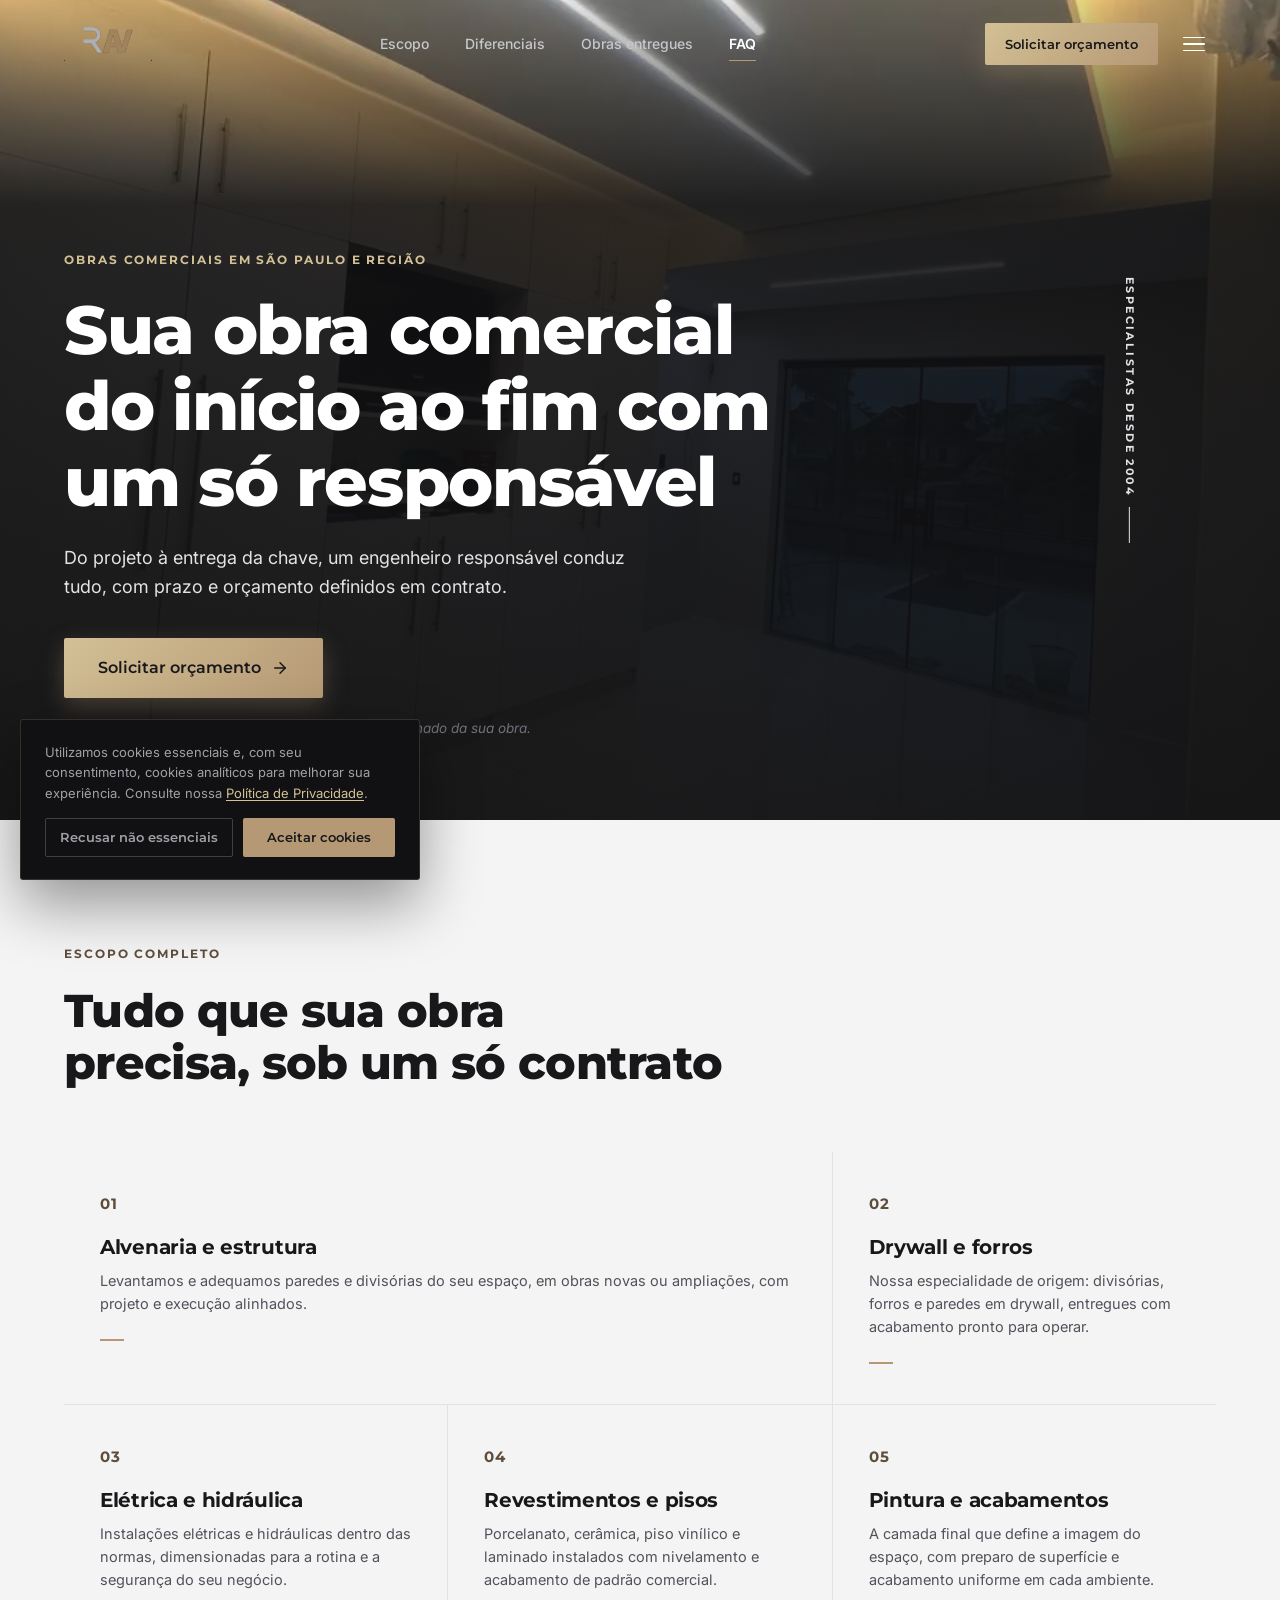
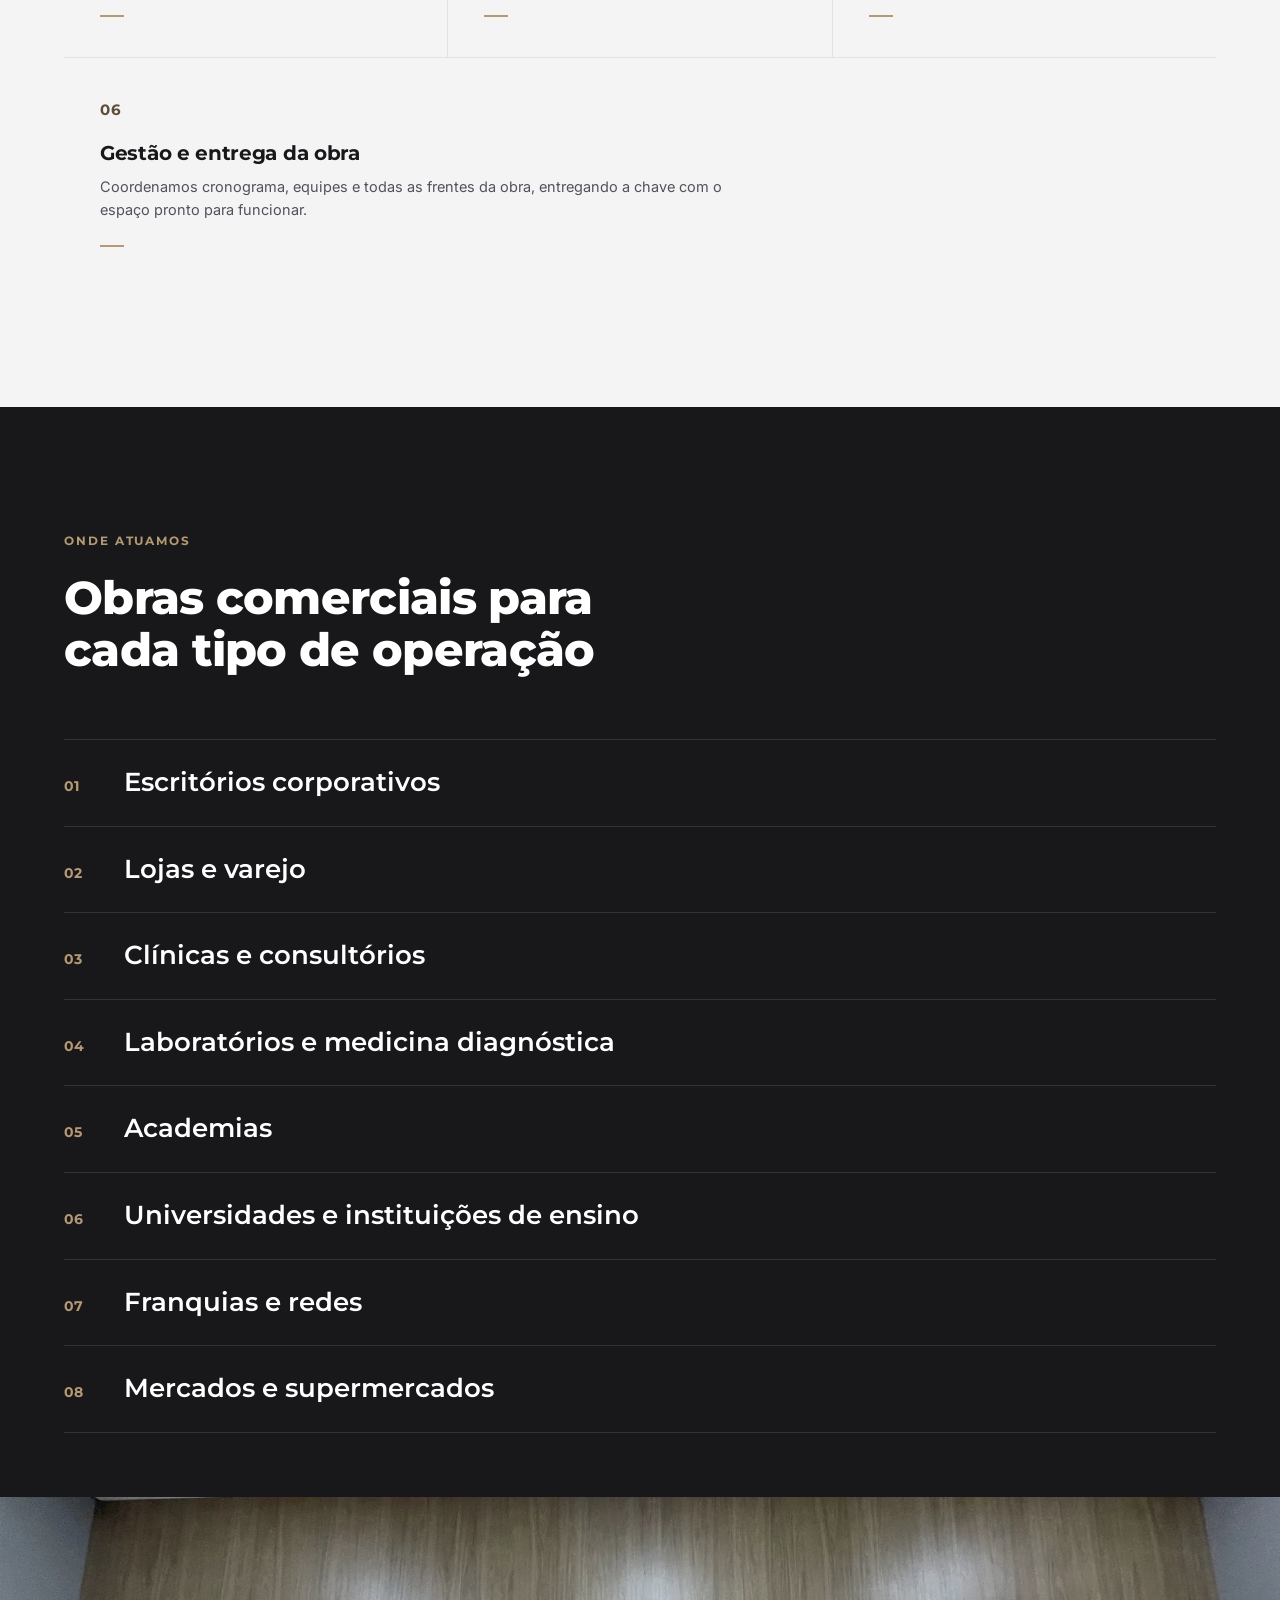
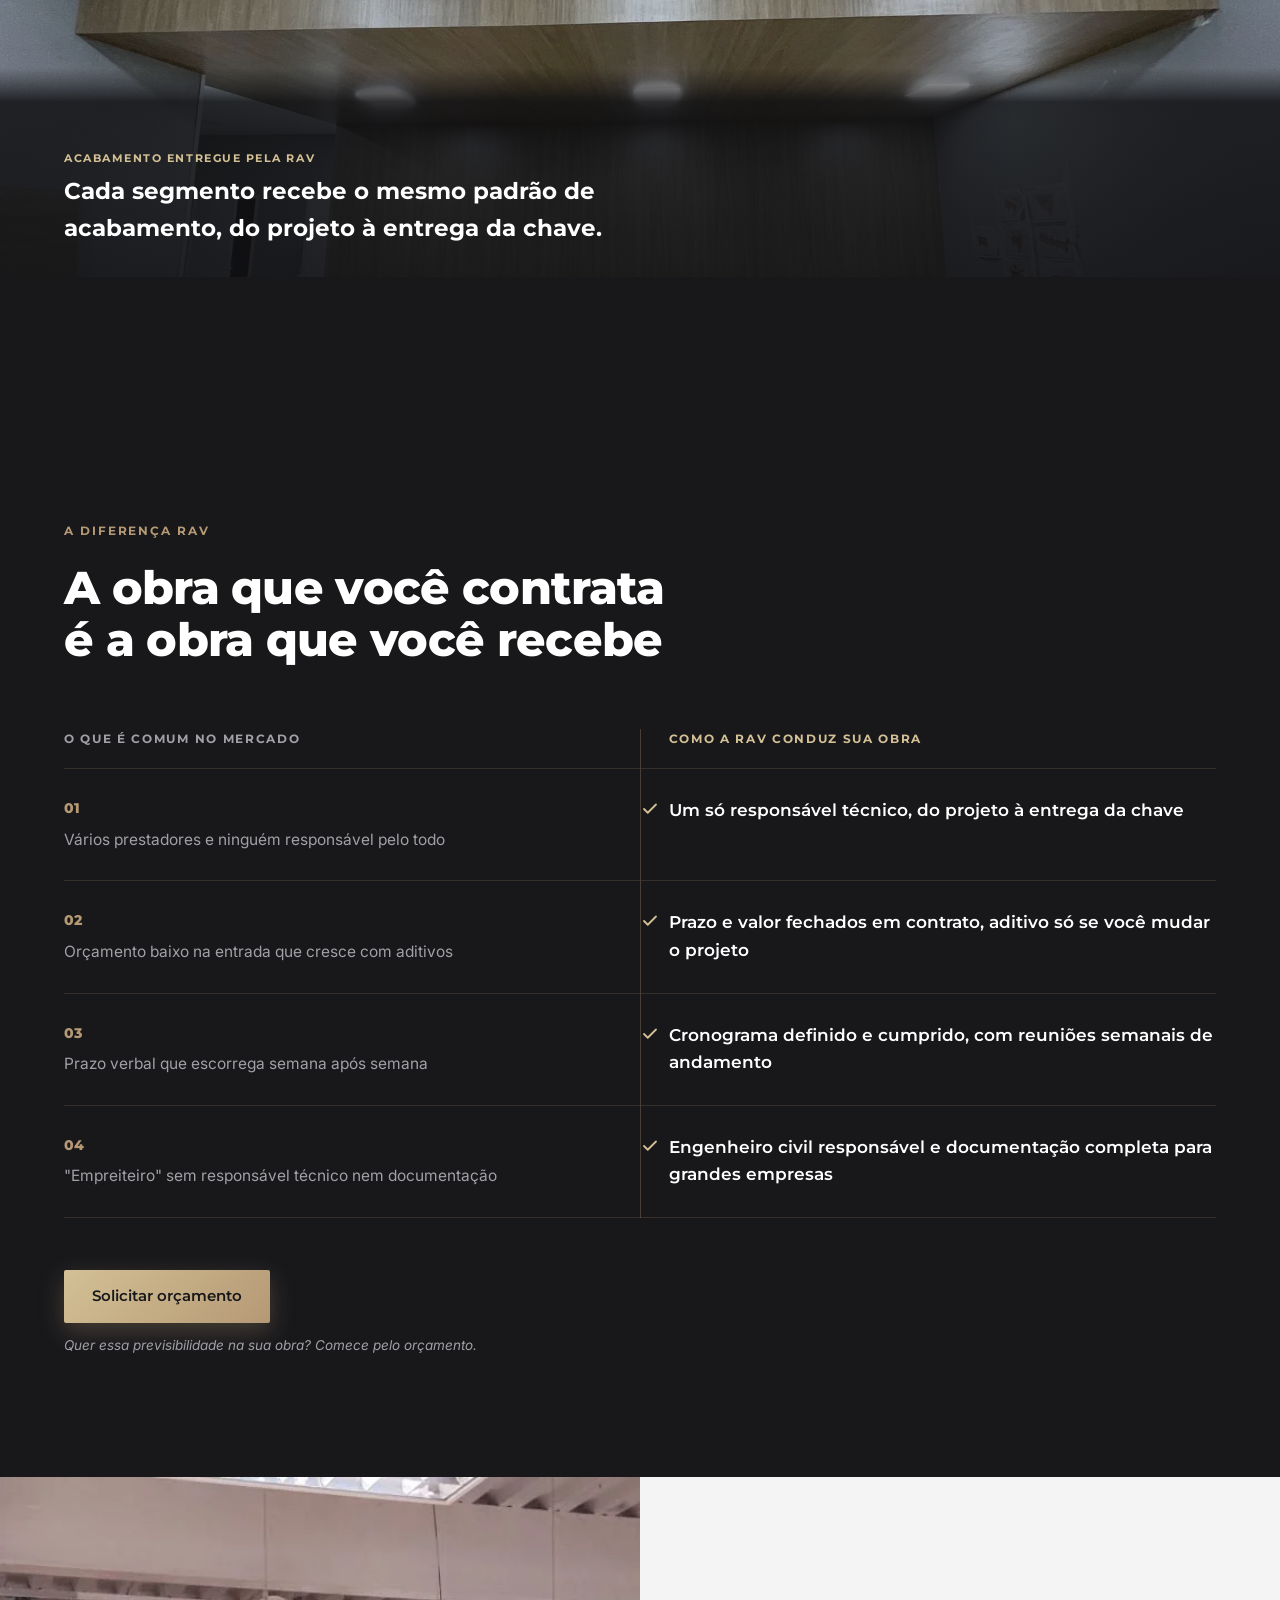
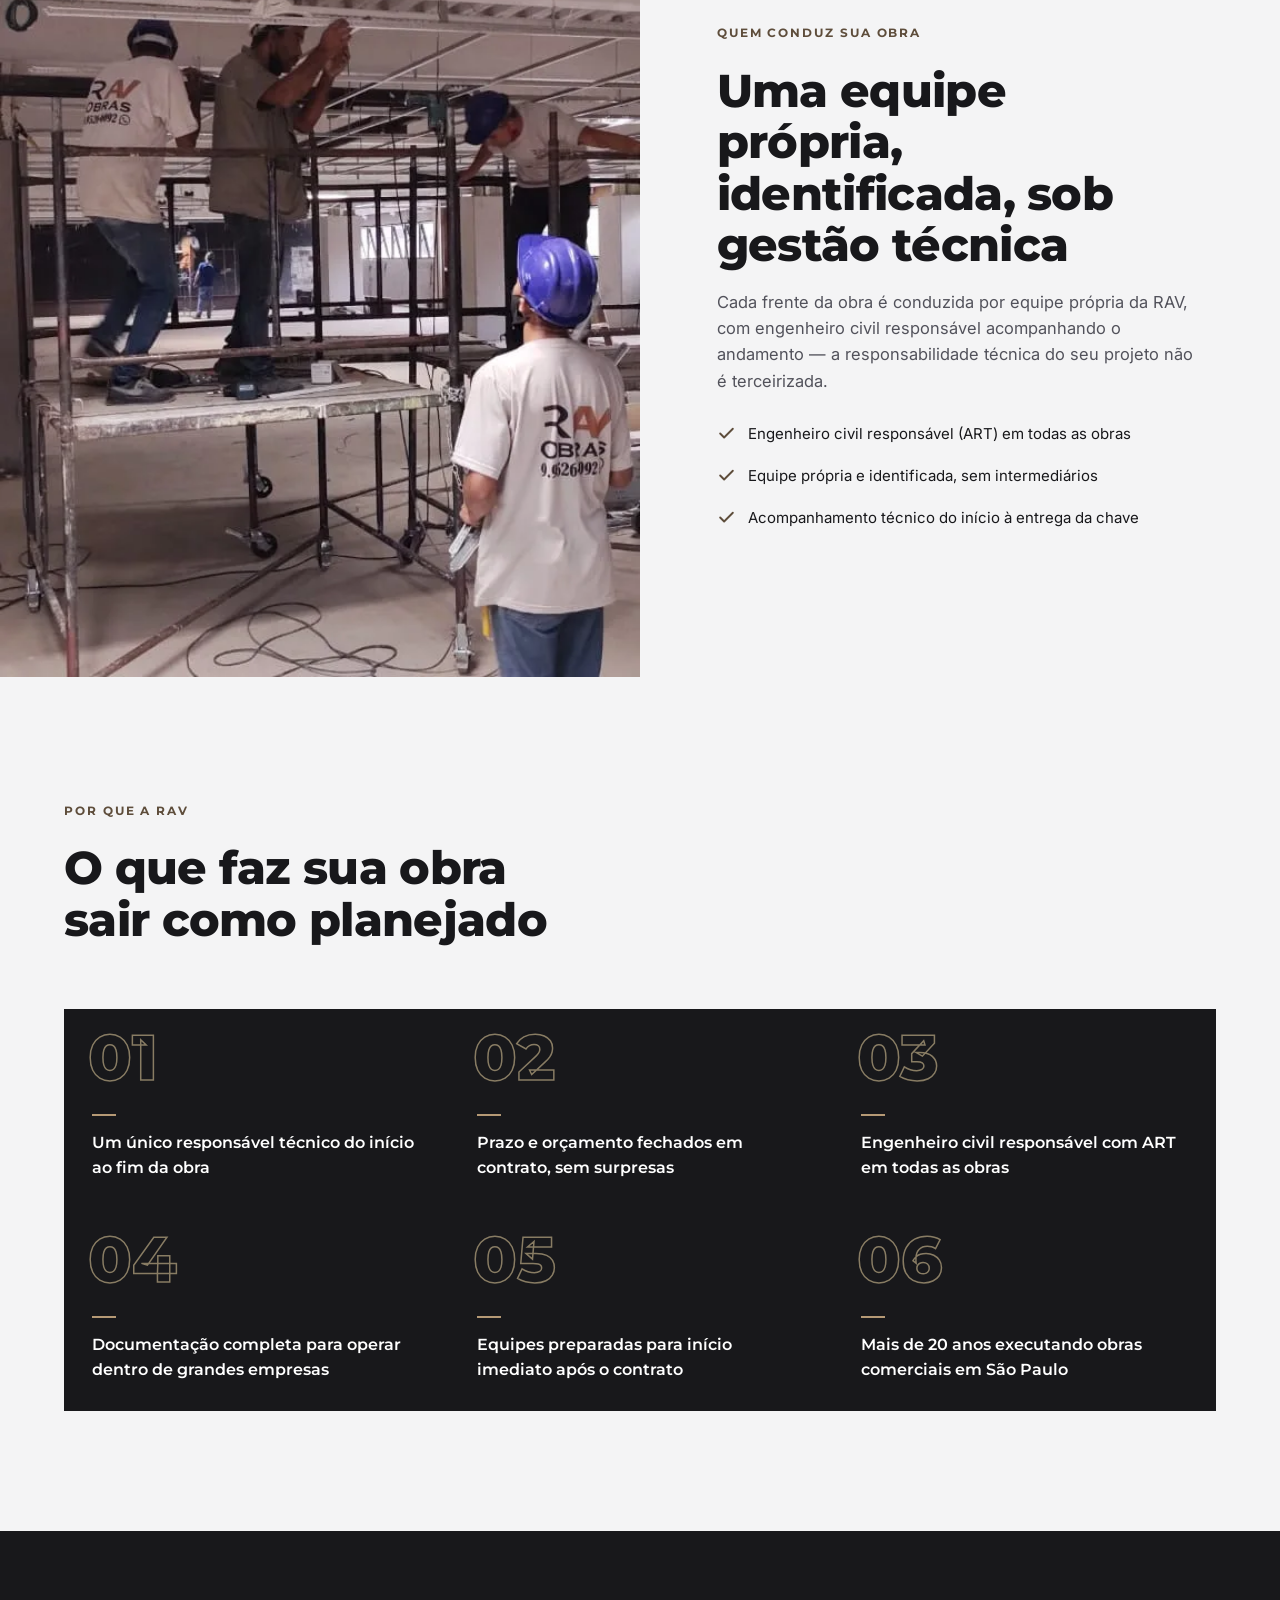
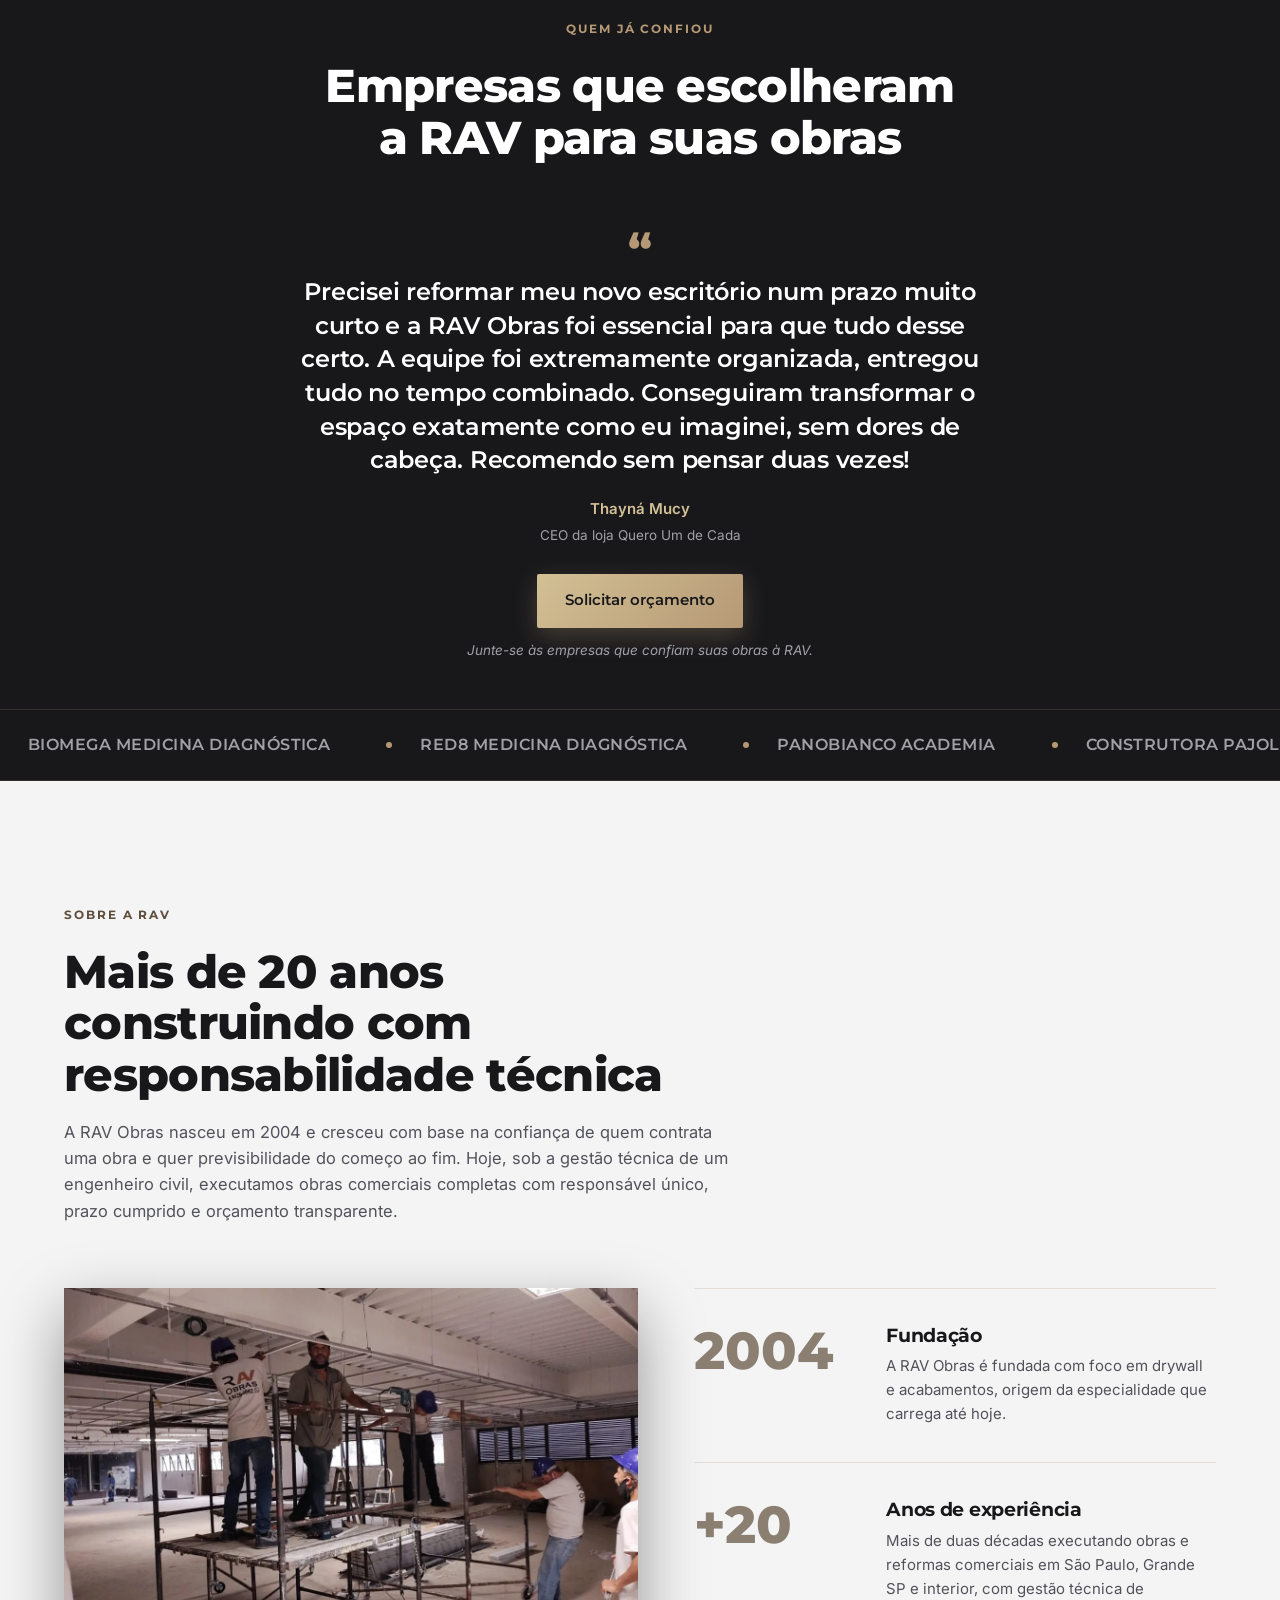
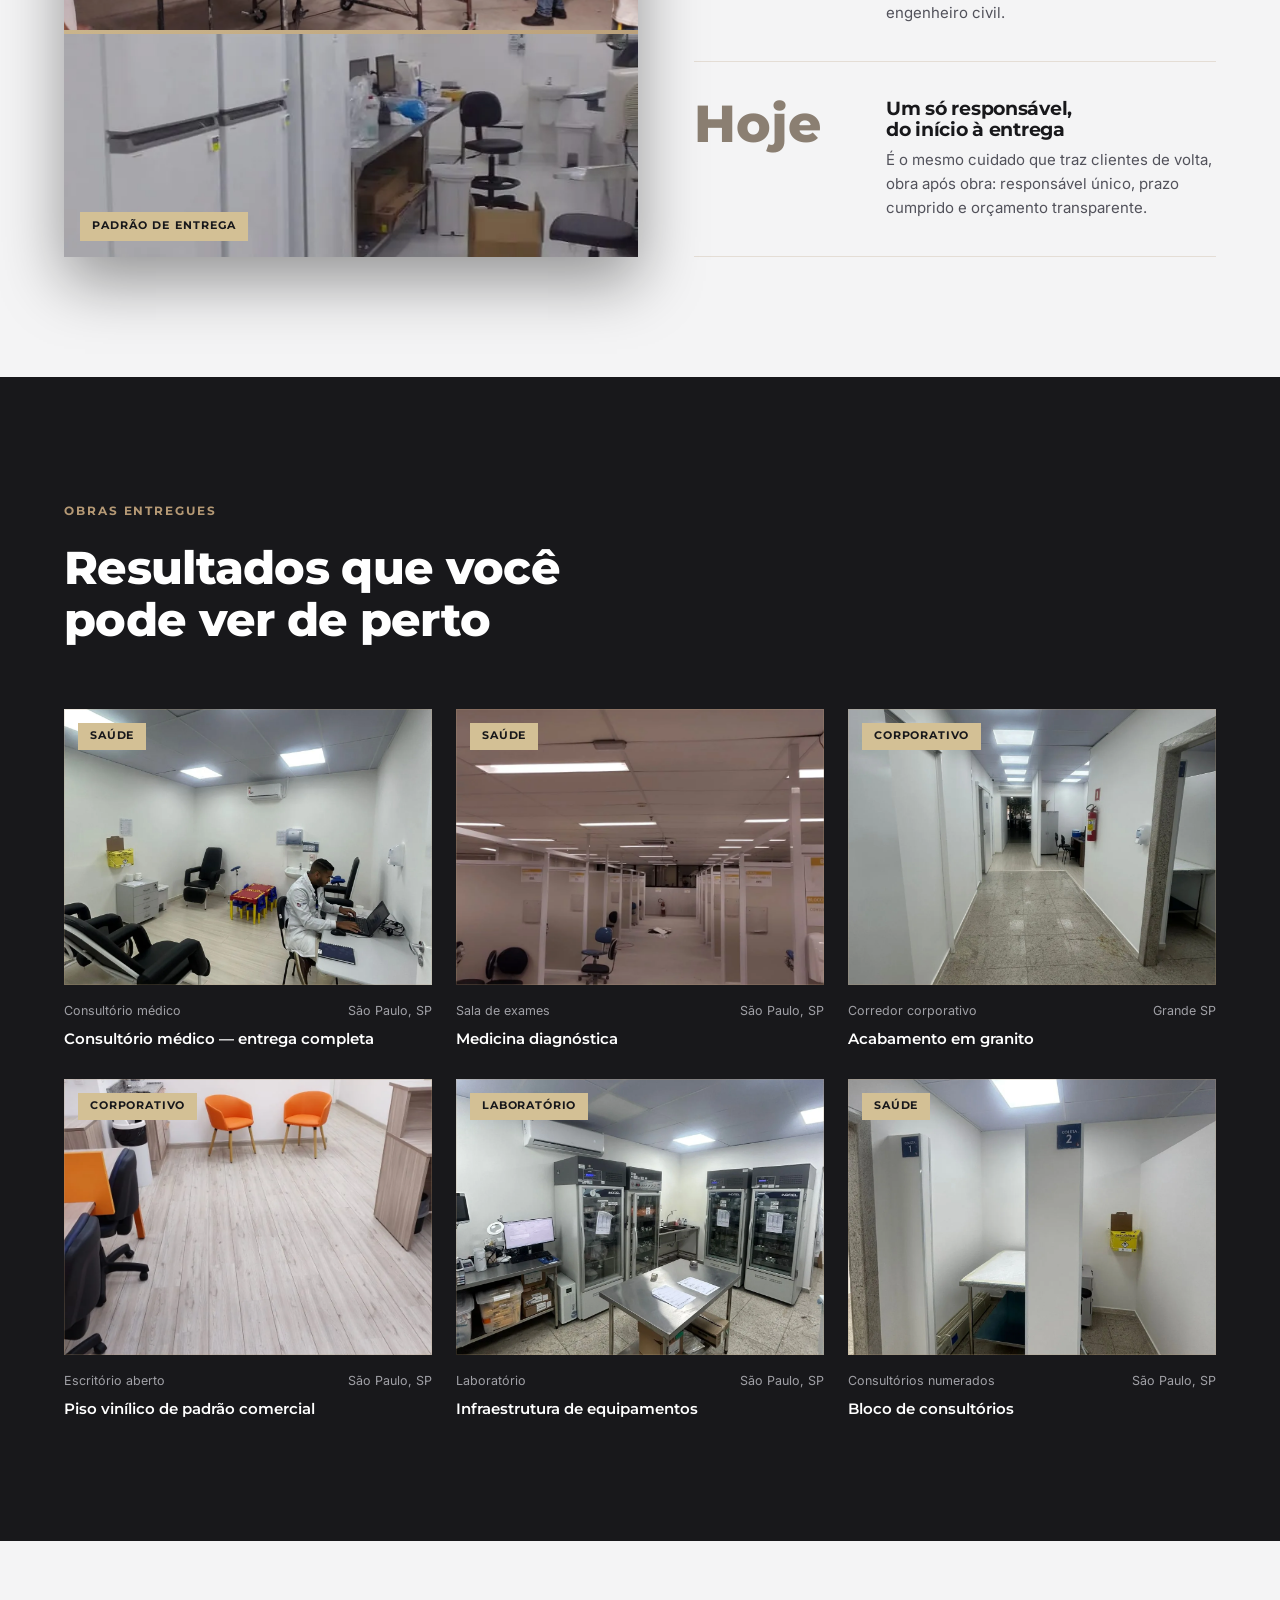
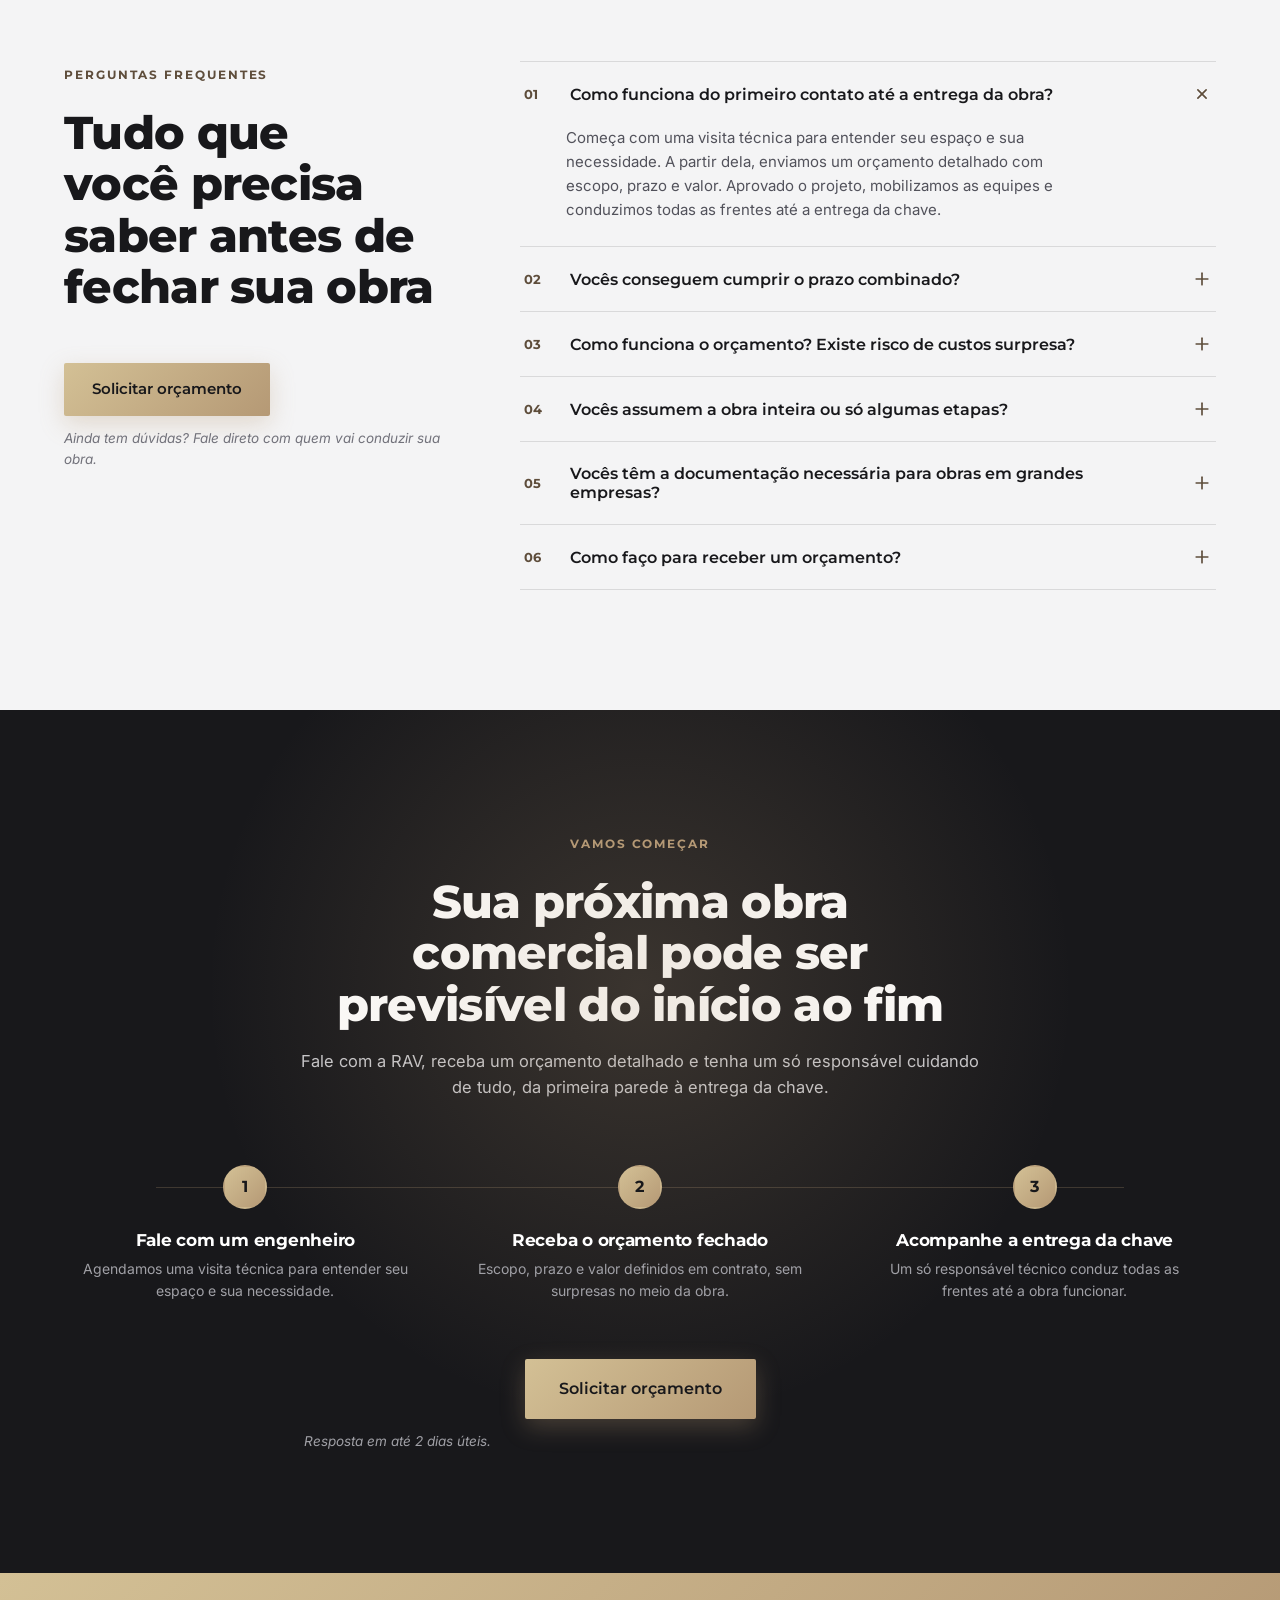
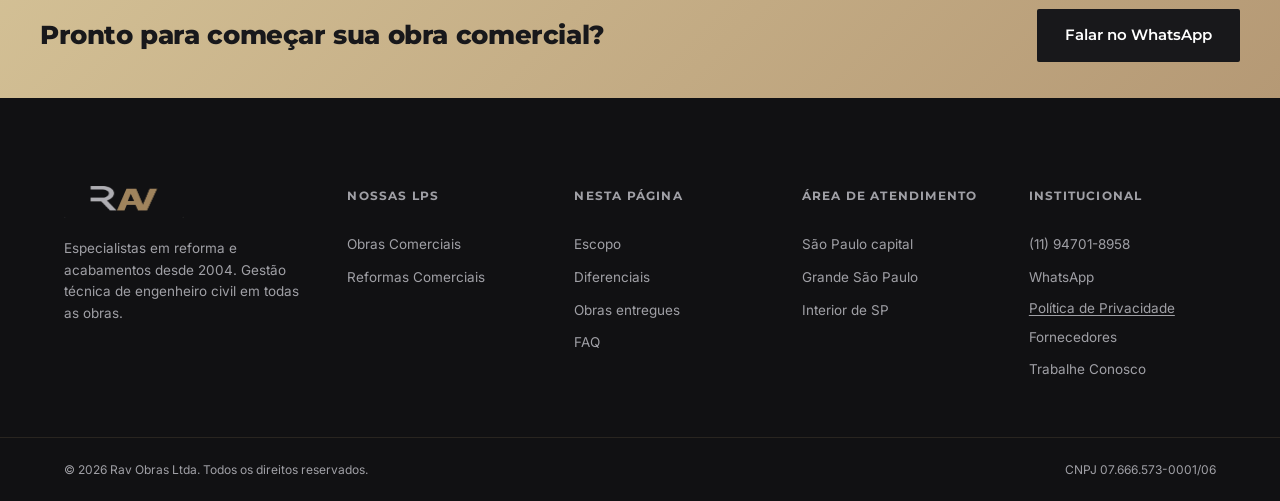
==== deploy-obras/index.html @ 454ad63d "Customiza cores do Merlin popup para paleta RAV - Botão Merlin agora usa gold #B59975 (cor de marca)" ====
<!DOCTYPE html>
<html lang="pt-BR">
<head>
<!-- BuildV: GTM -->
<script>(function(w,d,s,l,i){w[l]=w[l]||[];w[l].push({'gtm.start':
new Date().getTime(),event:'gtm.js'});var f=d.getElementsByTagName(s)[0],
j=d.createElement(s),dl=l!='dataLayer'?'&l='+l:'';j.async=true;j.src=
'https://www.googletagmanager.com/gtm.js?id='+i+dl;f.parentNode.insertBefore(j,f);
})(window,document,'script','dataLayer','GTM-WKWPWCVT');</script>
<!-- /BuildV: GTM -->
<meta charset="UTF-8">
<meta name="viewport" content="width=device-width, initial-scale=1">
<title>Obras Comerciais do Projeto à Entrega da Chave — RAV Obras</title>
<meta name="description" content="Obra comercial completa com um só responsável técnico: engenheiro civil, prazo e orçamento fechados em contrato. Mais de 20 anos em São Paulo, Grande SP e interior. Solicite seu orçamento.">
<link rel="canonical" href="https://www.ravobras.com.br/">
<link rel="icon" href="assets/img/favicon.svg" type="image/svg+xml">
<link rel="preconnect" href="https://fonts.googleapis.com">
<link rel="preconnect" href="https://fonts.gstatic.com" crossorigin>
<link href="https://fonts.googleapis.com/css2?family=Inter:ital,wght@0,400;0,500;0,600;1,400&family=Montserrat:wght@600;700;800&display=swap" rel="stylesheet">
<link rel="stylesheet" href="css/styles.css">
<!-- MERLIN -->
<style>
  /* Merlin customization — RAV color palette */
  .merlin-button {
    background-color: #B59975 !important;
    background: linear-gradient(135deg, #D3C095 0%, #B59975 100%) !important;
    box-shadow: 0 4px 16px rgba(181, 153, 117, 0.35) !important;
  }
  .merlin-button:hover {
    box-shadow: 0 16px 40px rgba(181, 153, 117, 0.4) !important;
  }
  .merlin-button svg {
    fill: #18181B !important;
  }
</style>
<script src='https://scripts.gomerlin.com.br/merlin.js'></script>
<script>
  Merlin.Popup.initFromSource("https://tools.gomerlin.com.br/popup/831d08e1-c89e-414f-bac3-44ee87c6e4cf");

  function waitForElm(selector) {
    return new Promise(function(resolve) {
      if (document.querySelector(selector)) {
        return resolve(document.querySelector(selector));
      }
      var observer = new MutationObserver(function() {
        if (document.querySelector(selector)) {
          resolve(document.querySelector(selector));
          observer.disconnect();
        }
      });
      observer.observe(document.documentElement, { childList: true, subtree: true });
    });
  }

  waitForElm('.merlin-button').then(function() {
    for (var i = 1; i <= 15; i++) {
      var el = document.getElementById('cta-merlin' + i);
      if (el) {
        el.addEventListener('click', function(e) {
          e.preventDefault();
          document.querySelector('.merlin-button').click();
        });
      }
    }
  });
</script>
<!-- /MERLIN -->
</head>
<body>
<!-- BuildV: GTM (noscript) -->
<noscript><iframe src="https://www.googletagmanager.com/ns.html?id=GTM-WKWPWCVT"
height="0" width="0" style="display:none;visibility:hidden"></iframe></noscript>
<!-- /BuildV: GTM (noscript) -->
<a href="#main" class="skip-link" data-skip>Pular para o conteúdo principal</a>

<header class="rv-header" data-header>
  <div class="container rv-header-inner">
    <a href="index.html" class="rv-logo">
      <img src="assets/img/logos/logo-white.png" alt="RAV Obras" width="120" height="46">
    </a>
    <nav class="rv-nav" aria-label="Navegação principal">
      <a href="#escopo">Escopo</a>
      <a href="#diferenca">Diferenciais</a>
      <a href="#portfolio">Obras entregues</a>
      <a href="#faq">FAQ</a>
    </nav>
    <div class="rv-header-actions">
      <a class="btn btn-primary btn-sm" href="https://wa.me/5511947018958?text=Ol%C3%A1%21%20Quero%20um%20or%C3%A7amento%20para%20minha%20obra%20comercial." target="_blank" rel="noopener noreferrer" data-wa-btn="obras">Solicitar orçamento</a>
      <button class="rv-toggle" data-nav-toggle aria-label="Abrir menu" aria-expanded="false" aria-controls="mobile-menu">
        <span></span><span></span><span></span>
      </button>
    </div>
  </div>
</header>

<div class="rv-mobile-menu" data-mobile-menu id="mobile-menu" aria-hidden="true">
  <button class="rv-mobile-menu-close" data-menu-close aria-label="Fechar menu">
    <svg viewBox="0 0 24 24" fill="none" stroke="currentColor" stroke-width="2" stroke-linecap="round" stroke-linejoin="round"><line x1="18" y1="6" x2="6" y2="18"/><line x1="6" y1="6" x2="18" y2="18"/></svg>
  </button>
  <nav aria-label="Navegação mobile">
    <a href="#escopo">Escopo</a>
    <a href="#diferenca">Diferenciais</a>
    <a href="#portfolio">Obras entregues</a>
    <a href="#faq">FAQ</a>
    <a href="../reformas/" class="rv-menu-lp">Ver LP Reformas Comerciais →</a>
  </nav>
  <a class="btn btn-primary btn-block" href="https://wa.me/5511947018958?text=Ol%C3%A1%21%20Quero%20um%20or%C3%A7amento%20para%20minha%20obra%20comercial." target="_blank" rel="noopener noreferrer" data-wa-btn="obras">
    Solicitar orçamento
  </a>
</div>

<main id="main">

  <!-- 1. HERO -->
  <section class="rv-hero" id="hero">
    <div class="rv-hero-media">
      <img src="assets/img/hero-obras.webp" alt="" class="rv-hero-img" width="960" height="1280" fetchpriority="high">
      <div class="rv-hero-overlay"></div>
    </div>
    <span class="rv-hero-edge" aria-hidden="true">Especialistas desde 2004</span>
    <div class="container rv-hero-inner">
      <div class="rv-hero-content" data-reveal>
        <span class="rv-tag">Obras comerciais em São Paulo e região</span>
        <h1>Sua obra comercial do início ao fim com um só responsável</h1>
        <p class="rv-hero-lede">Do projeto à entrega da chave, um engenheiro responsável conduz tudo, com prazo e orçamento definidos em contrato.</p>
        <div class="rv-hero-actions">
          <a class="btn btn-primary btn-lg" href="https://wa.me/5511947018958?text=Ol%C3%A1%21%20Quero%20um%20or%C3%A7amento%20para%20minha%20obra%20comercial." target="_blank" rel="noopener noreferrer" data-wa-btn="obras">
            Solicitar orçamento
            <svg viewBox="0 0 24 24" fill="none" stroke="currentColor" stroke-width="2" stroke-linecap="round" stroke-linejoin="round" aria-hidden="true"><line x1="5" y1="12" x2="19" y2="12"/><polyline points="12 5 19 12 12 19"/></svg>
          </a>
        </div>
        <p class="rv-micro">Fale com um engenheiro e receba um orçamento detalhado da sua obra.</p>
      </div>
    </div>
  </section>

  <!-- 2. ESCOPO DE SERVIÇOS — grid numerado assimétrico, fundo claro (respiro) -->
  <section class="rv-section rv-light" id="escopo">
    <div class="container">
      <div class="rv-head" data-reveal>
        <span class="rv-tag">Escopo completo</span>
        <h2 class="rv-h2">Tudo que sua obra precisa,&nbsp;sob um só contrato</h2>
      </div>
      <div class="rv-num-grid">
        <article class="rv-num-item rv-num-item--wide" data-reveal>
          <span class="rv-num">01</span>
          <h3>Alvenaria e estrutura</h3>
          <p>Levantamos e adequamos paredes e divisórias do seu espaço, em obras novas ou ampliações, com projeto e execução alinhados.</p>
        </article>
        <article class="rv-num-item" data-reveal>
          <span class="rv-num">02</span>
          <h3>Drywall e forros</h3>
          <p>Nossa especialidade de origem: divisórias, forros e paredes em drywall, entregues com acabamento pronto para operar.</p>
        </article>
        <article class="rv-num-item" data-reveal>
          <span class="rv-num">03</span>
          <h3>Elétrica e hidráulica</h3>
          <p>Instalações elétricas e hidráulicas dentro das normas, dimensionadas para a rotina e a segurança do seu negócio.</p>
        </article>
        <article class="rv-num-item" data-reveal>
          <span class="rv-num">04</span>
          <h3>Revestimentos e pisos</h3>
          <p>Porcelanato, cerâmica, piso vinílico e laminado instalados com nivelamento e acabamento de padrão comercial.</p>
        </article>
        <article class="rv-num-item" data-reveal>
          <span class="rv-num">05</span>
          <h3>Pintura e acabamentos</h3>
          <p>A camada final que define a imagem do espaço, com preparo de superfície e acabamento uniforme em cada ambiente.</p>
        </article>
        <article class="rv-num-item" data-reveal>
          <span class="rv-num">06</span>
          <h3>Gestão e entrega da obra</h3>
          <p>Coordenamos cronograma, equipes e todas as frentes da obra, entregando a chave com o espaço pronto para funcionar.</p>
        </article>
      </div>
    </div>
  </section>

  <!-- 3. ONDE ATUAMOS — índice editorial, fundo escuro -->
  <section class="rv-section rv-dark" id="onde-atuamos">
    <div class="container">
      <div class="rv-head" data-reveal>
        <span class="rv-tag">Onde atuamos</span>
        <h2 class="rv-h2">Obras comerciais para cada tipo de operação</h2>
      </div>
      <div class="rv-index-list" aria-label="Segmentos atendidos pela RAV Obras">
        <div class="rv-index-item" data-reveal><span class="rv-index-item-num">01</span><span class="rv-index-item-label">Escritórios corporativos</span></div>
        <div class="rv-index-item" data-reveal><span class="rv-index-item-num">02</span><span class="rv-index-item-label">Lojas e varejo</span></div>
        <div class="rv-index-item" data-reveal><span class="rv-index-item-num">03</span><span class="rv-index-item-label">Clínicas e consultórios</span></div>
        <div class="rv-index-item" data-reveal><span class="rv-index-item-num">04</span><span class="rv-index-item-label">Laboratórios e medicina diagnóstica</span></div>
        <div class="rv-index-item" data-reveal><span class="rv-index-item-num">05</span><span class="rv-index-item-label">Academias</span></div>
        <div class="rv-index-item" data-reveal><span class="rv-index-item-num">06</span><span class="rv-index-item-label">Universidades e instituições de ensino</span></div>
        <div class="rv-index-item" data-reveal><span class="rv-index-item-num">07</span><span class="rv-index-item-label">Franquias e redes</span></div>
        <div class="rv-index-item" data-reveal><span class="rv-index-item-num">08</span><span class="rv-index-item-label">Mercados e supermercados</span></div>
      </div>
    </div>
    <figure class="rv-band" data-reveal>
      <img src="assets/img/secoes/obras-band.webp" alt="Parede de marcenaria com iluminação embutida, exemplo de acabamento entregue pela RAV em ambiente comercial" loading="lazy" width="1920" height="834">
      <figcaption class="rv-band-caption">
        <div class="container">
          <span>Acabamento entregue pela RAV</span>
          <p>Cada segmento recebe o mesmo padrão de acabamento, do projeto à entrega da chave.</p>
        </div>
      </figcaption>
    </figure>
  </section>

  <!-- 4. A DIFERENÇA RAV — contraste editorial, fundo escuro -->
  <section class="rv-section rv-dark" id="diferenca">
    <div class="container">
      <div class="rv-head" data-reveal>
        <span class="rv-tag">A diferença RAV</span>
        <h2 class="rv-h2">A obra que você contrata é a obra que você recebe</h2>
      </div>
      <table class="rv-contrast" role="table" data-reveal>
        <thead>
          <tr role="row" class="rv-contrast-headrow">
            <th role="columnheader" scope="col">O que é comum no mercado</th>
            <th role="columnheader" scope="col">Como a RAV conduz sua obra</th>
          </tr>
        </thead>
        <tbody>
          <tr role="row" class="rv-contrast-row">
            <td role="cell" class="rv-contrast-old"><span class="rv-contrast-num" aria-hidden="true">01</span>Vários prestadores e ninguém responsável pelo todo</td>
            <td role="cell" class="rv-contrast-new"><div class="rv-contrast-new-inner"><svg viewBox="0 0 24 24" fill="none" stroke="currentColor" stroke-width="2.4" stroke-linecap="round" stroke-linejoin="round" aria-hidden="true"><polyline points="20 6 9 17 4 12"/></svg><span>Um só responsável técnico, do projeto à entrega da chave</span></div></td>
          </tr>
          <tr role="row" class="rv-contrast-row">
            <td role="cell" class="rv-contrast-old"><span class="rv-contrast-num" aria-hidden="true">02</span>Orçamento baixo na entrada que cresce com aditivos</td>
            <td role="cell" class="rv-contrast-new"><div class="rv-contrast-new-inner"><svg viewBox="0 0 24 24" fill="none" stroke="currentColor" stroke-width="2.4" stroke-linecap="round" stroke-linejoin="round" aria-hidden="true"><polyline points="20 6 9 17 4 12"/></svg><span>Prazo e valor fechados em contrato, aditivo só se você mudar o projeto</span></div></td>
          </tr>
          <tr role="row" class="rv-contrast-row">
            <td role="cell" class="rv-contrast-old"><span class="rv-contrast-num" aria-hidden="true">03</span>Prazo verbal que escorrega semana após semana</td>
            <td role="cell" class="rv-contrast-new"><div class="rv-contrast-new-inner"><svg viewBox="0 0 24 24" fill="none" stroke="currentColor" stroke-width="2.4" stroke-linecap="round" stroke-linejoin="round" aria-hidden="true"><polyline points="20 6 9 17 4 12"/></svg><span>Cronograma definido e cumprido, com reuniões semanais de andamento</span></div></td>
          </tr>
          <tr role="row" class="rv-contrast-row">
            <td role="cell" class="rv-contrast-old"><span class="rv-contrast-num" aria-hidden="true">04</span>"Empreiteiro" sem responsável técnico nem documentação</td>
            <td role="cell" class="rv-contrast-new"><div class="rv-contrast-new-inner"><svg viewBox="0 0 24 24" fill="none" stroke="currentColor" stroke-width="2.4" stroke-linecap="round" stroke-linejoin="round" aria-hidden="true"><polyline points="20 6 9 17 4 12"/></svg><span>Engenheiro civil responsável e documentação completa para grandes empresas</span></div></td>
          </tr>
        </tbody>
      </table>
      <div class="rv-cta-row" data-reveal>
        <a class="btn btn-primary" href="https://wa.me/5511947018958?text=Ol%C3%A1%21%20Quero%20um%20or%C3%A7amento%20para%20minha%20obra%20comercial." target="_blank" rel="noopener noreferrer" data-wa-btn="obras">Solicitar orçamento</a>
        <p class="rv-micro">Quer essa previsibilidade na sua obra? Comece pelo orçamento.</p>
      </div>
    </div>
  </section>

  <!-- 4.5 QUEM CONDUZ SUA OBRA — split imagem+texto, fundo claro -->
  <section class="rv-split rv-light" id="responsavel" aria-labelledby="responsavel-h">
    <div class="rv-split-grid">
      <div class="rv-split-media" data-reveal>
        <img src="assets/img/secoes/obras-split.webp" alt="Equipe própria da RAV Obras, com camisas identificadas, executando estrutura em obra comercial" loading="lazy" width="576" height="720">
      </div>
      <div class="rv-split-text" data-reveal>
        <span class="rv-tag">Quem conduz sua obra</span>
        <h2 class="rv-h2" id="responsavel-h">Uma equipe própria, identificada, sob gestão técnica</h2>
        <p class="rv-lede">Cada frente da obra é conduzida por equipe própria da RAV, com engenheiro civil responsável acompanhando o andamento — a responsabilidade técnica do seu projeto não é terceirizada.</p>
        <ul class="rv-split-list">
          <li><svg viewBox="0 0 24 24" fill="none" stroke="currentColor" stroke-width="2.4" stroke-linecap="round" stroke-linejoin="round" aria-hidden="true"><polyline points="20 6 9 17 4 12"/></svg><span>Engenheiro civil responsável (ART) em todas as obras</span></li>
          <li><svg viewBox="0 0 24 24" fill="none" stroke="currentColor" stroke-width="2.4" stroke-linecap="round" stroke-linejoin="round" aria-hidden="true"><polyline points="20 6 9 17 4 12"/></svg><span>Equipe própria e identificada, sem intermediários</span></li>
          <li><svg viewBox="0 0 24 24" fill="none" stroke="currentColor" stroke-width="2.4" stroke-linecap="round" stroke-linejoin="round" aria-hidden="true"><polyline points="20 6 9 17 4 12"/></svg><span>Acompanhamento técnico do início à entrega da chave</span></li>
        </ul>
      </div>
    </div>
  </section>

  <!-- 5. POR QUE A RAV — grid numerado com números vazados (stroke), fundo claro -->
  <section class="rv-section rv-light" id="por-que">
    <div class="container">
      <div class="rv-head" data-reveal>
        <span class="rv-tag">Por que a RAV</span>
        <h2 class="rv-h2">O que faz sua obra sair como planejado</h2>
      </div>
      <div class="rv-stroke-grid" style="background:var(--color-dark)">
        <div class="rv-stroke-item" data-reveal>
          <span class="rv-stroke-num" aria-hidden="true">01</span>
          <p>Um único responsável técnico do início ao fim da obra</p>
        </div>
        <div class="rv-stroke-item" data-reveal>
          <span class="rv-stroke-num" aria-hidden="true">02</span>
          <p>Prazo e orçamento fechados em contrato, sem surpresas</p>
        </div>
        <div class="rv-stroke-item" data-reveal>
          <span class="rv-stroke-num" aria-hidden="true">03</span>
          <p>Engenheiro civil responsável com ART em todas as obras</p>
        </div>
        <div class="rv-stroke-item" data-reveal>
          <span class="rv-stroke-num" aria-hidden="true">04</span>
          <p>Documentação completa para operar dentro de grandes empresas</p>
        </div>
        <div class="rv-stroke-item" data-reveal>
          <span class="rv-stroke-num" aria-hidden="true">05</span>
          <p>Equipes preparadas para início imediato após o contrato</p>
        </div>
        <div class="rv-stroke-item" data-reveal>
          <span class="rv-stroke-num" aria-hidden="true">06</span>
          <p>Mais de 20 anos executando obras comerciais em São Paulo</p>
        </div>
      </div>
    </div>
  </section>

  <!-- 6. QUEM JÁ CONFIOU — marquee de clientes + citação full-bleed, fundo escuro -->
  <section class="rv-section rv-dark" id="confianca" style="padding-bottom:0">
    <div class="container">
      <div class="rv-head rv-center" data-reveal>
        <span class="rv-tag">Quem já confiou</span>
        <h2 class="rv-h2">Empresas que escolheram a RAV para suas obras</h2>
      </div>
      <blockquote class="rv-quote" data-reveal>
        <span class="rv-quote-mark" aria-hidden="true">&ldquo;</span>
        <p>Precisei reformar meu novo escritório num prazo muito curto e a RAV Obras foi essencial para que tudo desse certo. A equipe foi extremamente organizada, entregou tudo no tempo combinado. Conseguiram transformar o espaço exatamente como eu imaginei, sem dores de cabeça. Recomendo sem pensar duas vezes!</p>
        <footer>
          <cite>Thayná Mucy</cite>
          <span>CEO da loja Quero Um de Cada</span>
        </footer>
      </blockquote>
      <div class="rv-cta-row rv-center" data-reveal style="margin-top:28px">
        <a class="btn btn-primary" href="https://wa.me/5511947018958?text=Ol%C3%A1%21%20Quero%20um%20or%C3%A7amento%20para%20minha%20obra%20comercial." target="_blank" rel="noopener noreferrer" data-wa-btn="obras">Solicitar orçamento</a>
        <p class="rv-micro">Junte-se às empresas que confiam suas obras à RAV.</p>
      </div>
    </div>
    <div class="rv-marquee-wrap" style="margin-top:48px" aria-label="Empresas atendidas pela RAV Obras">
      <div class="rv-marquee">
        <span class="rv-marquee-item"><span>Biomega Medicina Diagnóstica</span><svg viewBox="0 0 6 6" fill="currentColor" aria-hidden="true"><circle cx="3" cy="3" r="3"/></svg></span>
        <span class="rv-marquee-item"><span>Red8 Medicina Diagnóstica</span><svg viewBox="0 0 6 6" fill="currentColor" aria-hidden="true"><circle cx="3" cy="3" r="3"/></svg></span>
        <span class="rv-marquee-item"><span>Panobianco Academia</span><svg viewBox="0 0 6 6" fill="currentColor" aria-hidden="true"><circle cx="3" cy="3" r="3"/></svg></span>
        <span class="rv-marquee-item"><span>Construtora Pajoli</span><svg viewBox="0 0 6 6" fill="currentColor" aria-hidden="true"><circle cx="3" cy="3" r="3"/></svg></span>
        <span class="rv-marquee-item"><span>Europa Purificadores de Água</span><svg viewBox="0 0 6 6" fill="currentColor" aria-hidden="true"><circle cx="3" cy="3" r="3"/></svg></span>
        <span class="rv-marquee-item"><span>Uninove</span><svg viewBox="0 0 6 6" fill="currentColor" aria-hidden="true"><circle cx="3" cy="3" r="3"/></svg></span>
        <span class="rv-marquee-item"><span>Quero Um de Cada</span><svg viewBox="0 0 6 6" fill="currentColor" aria-hidden="true"><circle cx="3" cy="3" r="3"/></svg></span>
        <!-- cópia duplicada para o loop contínuo (aria-hidden — mesma lista, sem conteúdo novo) -->
        <span class="rv-marquee-item" aria-hidden="true"><span>Biomega Medicina Diagnóstica</span><svg viewBox="0 0 6 6" fill="currentColor"><circle cx="3" cy="3" r="3"/></svg></span>
        <span class="rv-marquee-item" aria-hidden="true"><span>Red8 Medicina Diagnóstica</span><svg viewBox="0 0 6 6" fill="currentColor"><circle cx="3" cy="3" r="3"/></svg></span>
        <span class="rv-marquee-item" aria-hidden="true"><span>Panobianco Academia</span><svg viewBox="0 0 6 6" fill="currentColor"><circle cx="3" cy="3" r="3"/></svg></span>
        <span class="rv-marquee-item" aria-hidden="true"><span>Construtora Pajoli</span><svg viewBox="0 0 6 6" fill="currentColor"><circle cx="3" cy="3" r="3"/></svg></span>
        <span class="rv-marquee-item" aria-hidden="true"><span>Europa Purificadores de Água</span><svg viewBox="0 0 6 6" fill="currentColor"><circle cx="3" cy="3" r="3"/></svg></span>
        <span class="rv-marquee-item" aria-hidden="true"><span>Uninove</span><svg viewBox="0 0 6 6" fill="currentColor"><circle cx="3" cy="3" r="3"/></svg></span>
        <span class="rv-marquee-item" aria-hidden="true"><span>Quero Um de Cada</span><svg viewBox="0 0 6 6" fill="currentColor"><circle cx="3" cy="3" r="3"/></svg></span>
      </div>
    </div>
  </section>

  <!-- 7. SOBRE A RAV — timeline vertical, ano como coluna própria, fundo claro -->
  <section class="rv-section rv-light" id="sobre">
    <div class="container">
      <div class="rv-head" data-reveal>
        <span class="rv-tag">Sobre a RAV</span>
        <h2 class="rv-h2">Mais de 20 anos construindo com responsabilidade técnica</h2>
        <p class="rv-lede">A RAV Obras nasceu em 2004 e cresceu com base na confiança de quem contrata uma obra e quer previsibilidade do começo ao fim. Hoje, sob a gestão técnica de um engenheiro civil, executamos obras comerciais completas com responsável único, prazo cumprido e orçamento transparente.</p>
      </div>
      <div class="rv-about-grid">
        <div class="rv-diptych" data-reveal>
          <div class="rv-diptych-a">
            <img src="assets/img/sobre-equipe.webp" alt="Equipe RAV Obras em andaime durante execução de obra comercial" loading="lazy" width="1280" height="720">
          </div>
          <div class="rv-diptych-b">
            <img src="assets/img/portfolio/obras-06.webp" alt="Copa e área de utilidades finalizada em obra comercial da RAV" loading="lazy" width="720" height="1280">
            <span class="rv-diptych-tag">Padrão de entrega</span>
          </div>
        </div>
        <div class="rv-timeline">
          <div class="rv-timeline-row" data-reveal>
            <span class="rv-timeline-year" aria-hidden="true">2004</span>
            <div class="rv-timeline-body">
              <h3>Fundação</h3>
              <p>A RAV Obras é fundada com foco em drywall e acabamentos, origem da especialidade que carrega até hoje.</p>
            </div>
          </div>
          <div class="rv-timeline-row" data-reveal>
            <span class="rv-timeline-year" aria-hidden="true">+20</span>
            <div class="rv-timeline-body">
              <h3>Anos de experiência</h3>
              <p>Mais de duas décadas executando obras e reformas comerciais em São Paulo, Grande SP e interior, com gestão técnica de engenheiro civil.</p>
            </div>
          </div>
          <div class="rv-timeline-row" data-reveal>
            <span class="rv-timeline-year" aria-hidden="true">Hoje</span>
            <div class="rv-timeline-body">
              <h3>Um só responsável, do início à entrega</h3>
              <p>É o mesmo cuidado que traz clientes de volta, obra após obra: responsável único, prazo cumprido e orçamento transparente.</p>
            </div>
          </div>
        </div>
      </div>
    </div>
  </section>

  <!-- 8. OBRAS ENTREGUES — grid de casos, legenda editorial abaixo, fundo escuro -->
  <section class="rv-section rv-dark" id="portfolio">
    <div class="container">
      <div class="rv-head" data-reveal>
        <span class="rv-tag">Obras entregues</span>
        <h2 class="rv-h2">Resultados que você pode ver de perto</h2>
      </div>
      <div class="rv-case-grid">
        <figure class="rv-case" data-reveal>
          <div class="rv-case-media">
            <span class="rv-case-badge">Saúde</span>
            <img src="assets/img/portfolio/obras-01.webp" alt="Consultório médico finalizado com equipe em atendimento" loading="lazy" width="1200" height="1600">
          </div>
          <div class="rv-case-meta"><span>Consultório médico</span><span>São Paulo, SP</span></div>
          <figcaption class="rv-case-title">Consultório médico — entrega completa</figcaption>
        </figure>
        <figure class="rv-case" data-reveal>
          <div class="rv-case-media">
            <span class="rv-case-badge">Saúde</span>
            <img src="assets/img/portfolio/obras-02.webp" alt="Fileira de cubículos de exame corporativos finalizados" loading="lazy" width="1280" height="720">
          </div>
          <div class="rv-case-meta"><span>Sala de exames</span><span>São Paulo, SP</span></div>
          <figcaption class="rv-case-title">Medicina diagnóstica</figcaption>
        </figure>
        <figure class="rv-case" data-reveal>
          <div class="rv-case-media">
            <span class="rv-case-badge">Corporativo</span>
            <img src="assets/img/portfolio/obras-03.webp" alt="Corredor corporativo finalizado com piso de granito polido" loading="lazy" width="1200" height="1600">
          </div>
          <div class="rv-case-meta"><span>Corredor corporativo</span><span>Grande SP</span></div>
          <figcaption class="rv-case-title">Acabamento em granito</figcaption>
        </figure>
        <figure class="rv-case" data-reveal>
          <div class="rv-case-media">
            <span class="rv-case-badge">Corporativo</span>
            <img src="assets/img/portfolio/obras-04.webp" alt="Escritório aberto finalizado com piso vinílico e cadeiras laranja" loading="lazy" width="1280" height="720">
          </div>
          <div class="rv-case-meta"><span>Escritório aberto</span><span>São Paulo, SP</span></div>
          <figcaption class="rv-case-title">Piso vinílico de padrão comercial</figcaption>
        </figure>
        <figure class="rv-case" data-reveal>
          <div class="rv-case-media">
            <span class="rv-case-badge">Laboratório</span>
            <img src="assets/img/portfolio/obras-05.webp" alt="Sala de equipamentos de laboratório finalizada" loading="lazy" width="1200" height="1600">
          </div>
          <div class="rv-case-meta"><span>Laboratório</span><span>São Paulo, SP</span></div>
          <figcaption class="rv-case-title">Infraestrutura de equipamentos</figcaption>
        </figure>
        <figure class="rv-case" data-reveal>
          <div class="rv-case-media">
            <span class="rv-case-badge">Saúde</span>
            <img src="assets/img/portfolio/obras-07.webp" alt="Consultórios numerados com piso de granito finalizados" loading="lazy" width="1200" height="1600">
          </div>
          <div class="rv-case-meta"><span>Consultórios numerados</span><span>São Paulo, SP</span></div>
          <figcaption class="rv-case-title">Bloco de consultórios</figcaption>
        </figure>
      </div>
    </div>
  </section>

  <!-- 9. PERGUNTAS FREQUENTES — layout assimétrico, fundo claro -->
  <section class="rv-section rv-light" id="faq">
    <div class="container">
      <div class="rv-faq-layout">
        <div class="rv-faq-side">
          <div class="rv-head" data-reveal style="margin-bottom:0">
            <span class="rv-tag">Perguntas frequentes</span>
            <h2 class="rv-h2">Tudo que você precisa saber antes de fechar sua obra</h2>
          </div>
          <div class="rv-cta-row" data-reveal style="margin-top:32px">
            <a class="btn btn-primary" href="https://wa.me/5511947018958?text=Ol%C3%A1%21%20Quero%20um%20or%C3%A7amento%20para%20minha%20obra%20comercial." target="_blank" rel="noopener noreferrer" data-wa-btn="obras">Solicitar orçamento</a>
            <p class="rv-micro">Ainda tem dúvidas? Fale direto com quem vai conduzir sua obra.</p>
          </div>
        </div>
        <div class="rv-faq-list" data-reveal>
          <div class="rv-faq-item" data-open="true">
            <button class="rv-faq-q" aria-expanded="true" aria-controls="faq-a-1" id="faq-q-1">
              <span class="rv-faq-q-num">01</span>
              <span class="rv-faq-q-text">Como funciona do primeiro contato até a entrega da obra?</span>
              <svg class="rv-faq-q-icon" viewBox="0 0 24 24" fill="none" stroke="currentColor" stroke-width="2" stroke-linecap="round" stroke-linejoin="round" aria-hidden="true"><line x1="12" y1="5" x2="12" y2="19"/><line x1="5" y1="12" x2="19" y2="12"/></svg>
            </button>
            <div class="rv-faq-a" id="faq-a-1" role="region" aria-labelledby="faq-q-1">
              <p>Começa com uma visita técnica para entender seu espaço e sua necessidade. A partir dela, enviamos um orçamento detalhado com escopo, prazo e valor. Aprovado o projeto, mobilizamos as equipes e conduzimos todas as frentes até a entrega da chave.</p>
            </div>
          </div>
          <div class="rv-faq-item">
            <button class="rv-faq-q" aria-expanded="false" aria-controls="faq-a-2" id="faq-q-2">
              <span class="rv-faq-q-num">02</span>
              <span class="rv-faq-q-text">Vocês conseguem cumprir o prazo combinado?</span>
              <svg class="rv-faq-q-icon" viewBox="0 0 24 24" fill="none" stroke="currentColor" stroke-width="2" stroke-linecap="round" stroke-linejoin="round" aria-hidden="true"><line x1="12" y1="5" x2="12" y2="19"/><line x1="5" y1="12" x2="19" y2="12"/></svg>
            </button>
            <div class="rv-faq-a" id="faq-a-2" role="region" aria-labelledby="faq-q-2">
              <p>Sim. O cronograma é definido antes do início e acompanhado de perto por um responsável técnico, com reuniões semanais de andamento. Prazo, para nós, é compromisso de contrato, não promessa verbal.</p>
            </div>
          </div>
          <div class="rv-faq-item">
            <button class="rv-faq-q" aria-expanded="false" aria-controls="faq-a-3" id="faq-q-3">
              <span class="rv-faq-q-num">03</span>
              <span class="rv-faq-q-text">Como funciona o orçamento? Existe risco de custos surpresa?</span>
              <svg class="rv-faq-q-icon" viewBox="0 0 24 24" fill="none" stroke="currentColor" stroke-width="2" stroke-linecap="round" stroke-linejoin="round" aria-hidden="true"><line x1="12" y1="5" x2="12" y2="19"/><line x1="5" y1="12" x2="19" y2="12"/></svg>
            </button>
            <div class="rv-faq-a" id="faq-a-3" role="region" aria-labelledby="faq-q-3">
              <p>O valor é fechado em contrato antes do início da obra. Só há aditivo se você decidir mudar o projeto. Nosso compromisso é apresentar desde o começo tudo o que a obra vai exigir, sem custos escondidos no meio do caminho.</p>
            </div>
          </div>
          <div class="rv-faq-item">
            <button class="rv-faq-q" aria-expanded="false" aria-controls="faq-a-4" id="faq-q-4">
              <span class="rv-faq-q-num">04</span>
              <span class="rv-faq-q-text">Vocês assumem a obra inteira ou só algumas etapas?</span>
              <svg class="rv-faq-q-icon" viewBox="0 0 24 24" fill="none" stroke="currentColor" stroke-width="2" stroke-linecap="round" stroke-linejoin="round" aria-hidden="true"><line x1="12" y1="5" x2="12" y2="19"/><line x1="5" y1="12" x2="19" y2="12"/></svg>
            </button>
            <div class="rv-faq-a" id="faq-a-4" role="region" aria-labelledby="faq-q-4">
              <p>Assumimos a obra completa, do projeto à entrega da chave, com um só responsável por todas as frentes. Isso elimina a confusão de contratar vários prestadores e evita que um jogue a responsabilidade para o outro.</p>
            </div>
          </div>
          <div class="rv-faq-item">
            <button class="rv-faq-q" aria-expanded="false" aria-controls="faq-a-5" id="faq-q-5">
              <span class="rv-faq-q-num">05</span>
              <span class="rv-faq-q-text">Vocês têm a documentação necessária para obras em grandes empresas?</span>
              <svg class="rv-faq-q-icon" viewBox="0 0 24 24" fill="none" stroke="currentColor" stroke-width="2" stroke-linecap="round" stroke-linejoin="round" aria-hidden="true"><line x1="12" y1="5" x2="12" y2="19"/><line x1="5" y1="12" x2="19" y2="12"/></svg>
            </button>
            <div class="rv-faq-a" id="faq-a-5" role="region" aria-labelledby="faq-q-5">
              <p>Sim. Trabalhamos com engenheiro civil responsável (ART), atendemos as NRs e emitimos toda a documentação exigida para atuar dentro de empresas, prédios e ambientes com compliance rigoroso.</p>
            </div>
          </div>
          <div class="rv-faq-item">
            <button class="rv-faq-q" aria-expanded="false" aria-controls="faq-a-6" id="faq-q-6">
              <span class="rv-faq-q-num">06</span>
              <span class="rv-faq-q-text">Como faço para receber um orçamento?</span>
              <svg class="rv-faq-q-icon" viewBox="0 0 24 24" fill="none" stroke="currentColor" stroke-width="2" stroke-linecap="round" stroke-linejoin="round" aria-hidden="true"><line x1="12" y1="5" x2="12" y2="19"/><line x1="5" y1="12" x2="19" y2="12"/></svg>
            </button>
            <div class="rv-faq-a" id="faq-a-6" role="region" aria-labelledby="faq-q-6">
              <p>Fale com a gente pelo WhatsApp usando o botão "Solicitar orçamento" desta página. Nossa equipe agenda a visita técnica e, a partir dela, preparamos um orçamento detalhado com escopo, prazo e valor.</p>
            </div>
          </div>
        </div>
      </div>
    </div>
  </section>

  <!-- 10. CTA FINAL — passos horizontais + glow radial, fundo escuro -->
  <section class="rv-section rv-dark rv-cta-glow" id="contato">
    <div class="container">
      <div class="rv-head rv-center" data-reveal>
        <span class="rv-tag">Vamos começar</span>
        <h2 class="rv-h2">Sua próxima obra comercial pode ser previsível do início ao fim</h2>
        <p class="rv-lede">Fale com a RAV, receba um orçamento detalhado e tenha um só responsável cuidando de tudo, da primeira parede à entrega da chave.</p>
      </div>
      <div class="rv-steps-row">
        <div class="rv-steps-track" aria-hidden="true"></div>
        <div class="rv-step">
          <div class="rv-step-dot">1</div>
          <h3>Fale com um engenheiro</h3>
          <p>Agendamos uma visita técnica para entender seu espaço e sua necessidade.</p>
        </div>
        <div class="rv-step">
          <div class="rv-step-dot">2</div>
          <h3>Receba o orçamento fechado</h3>
          <p>Escopo, prazo e valor definidos em contrato, sem surpresas no meio da obra.</p>
        </div>
        <div class="rv-step">
          <div class="rv-step-dot">3</div>
          <h3>Acompanhe a entrega da chave</h3>
          <p>Um só responsável técnico conduz todas as frentes até a obra funcionar.</p>
        </div>
      </div>
      <div class="rv-cta-actions">
        <a class="btn btn-primary btn-lg" href="https://wa.me/5511947018958?text=Ol%C3%A1%21%20Quero%20um%20or%C3%A7amento%20para%20minha%20obra%20comercial." target="_blank" rel="noopener noreferrer" data-wa-btn="obras">Solicitar orçamento</a>
        <p>Resposta em até 2 dias úteis.</p>
      </div>
    </div>
  </section>

</main>

<!-- FAIXA DE CTA EM DOURADO SÓLIDO -->
<div class="rv-strip-gold">
  <div class="container rv-strip-inner">
    <h3>Pronto para começar sua obra comercial?</h3>
    <a class="btn btn-dark" href="https://wa.me/5511947018958?text=Ol%C3%A1%21%20Quero%20um%20or%C3%A7amento%20para%20minha%20obra%20comercial." target="_blank" rel="noopener noreferrer" data-wa-btn="obras">Falar no WhatsApp</a>
  </div>
</div>

<footer class="rv-footer">
  <div class="rv-footer-inner container">
    <div class="rv-footer-brand">
      <img src="assets/img/logos/logo-white.png" alt="RAV Obras" width="120" height="46">
      <p>Especialistas em reforma e acabamentos desde 2004. Gestão técnica de engenheiro civil em todas as obras.</p>
    </div>
    <nav class="rv-footer-col" aria-label="Nossas landing pages">
      <p class="rv-footer-title">Nossas LPs</p>
      <a href="index.html">Obras Comerciais</a>
      <a href="../reformas/">Reformas Comerciais</a>
    </nav>
    <nav class="rv-footer-col" aria-label="Navegação desta página">
      <p class="rv-footer-title">Nesta página</p>
      <a href="#escopo">Escopo</a>
      <a href="#diferenca">Diferenciais</a>
      <a href="#portfolio">Obras entregues</a>
      <a href="#faq">FAQ</a>
    </nav>
    <div class="rv-footer-col">
      <p class="rv-footer-title">Área de atendimento</p>
      <span>São Paulo capital</span>
      <span>Grande São Paulo</span>
      <span>Interior de SP</span>
    </div>
    <nav class="rv-footer-col" aria-label="Institucional">
      <p class="rv-footer-title">Institucional</p>
      <a href="tel:+5511947018958">(11) 94701-8958</a>
      <a href="https://wa.me/5511947018958?text=Ol%C3%A1%21%20Quero%20um%20or%C3%A7amento%20para%20minha%20obra%20comercial." target="_blank" rel="noopener noreferrer">WhatsApp</a>
      <button type="button" class="link-btn" data-modal="privacyOverlay">Política de Privacidade</button>
      <a href="fornecedores/">Fornecedores</a>
      <a href="trabalhe-conosco/">Trabalhe Conosco</a>
    </nav>
  </div>
  <div class="rv-footer-bottom">
    <div class="container rv-footer-bottom-inner">
      <p>© <span data-year></span> Rav Obras Ltda. Todos os direitos reservados.</p>
      <p>CNPJ 07.666.573-0001/06</p>
    </div>
  </div>
</footer>

<div class="rv-lightbox" data-lightbox data-open="false" aria-hidden="true" role="dialog" aria-modal="true" aria-label="Galeria de fotos em tela cheia">
  <button class="rv-lb-btn rv-lb-close" data-lb-close aria-label="Fechar galeria">
    <svg viewBox="0 0 24 24" fill="none" stroke="currentColor" stroke-width="2" stroke-linecap="round" stroke-linejoin="round"><line x1="18" y1="6" x2="6" y2="18"/><line x1="6" y1="6" x2="18" y2="18"/></svg>
  </button>
  <button class="rv-lb-btn rv-lb-prev" data-lb-prev aria-label="Foto anterior">
    <svg viewBox="0 0 24 24" fill="none" stroke="currentColor" stroke-width="2" stroke-linecap="round" stroke-linejoin="round"><polyline points="15 18 9 12 15 6"/></svg>
  </button>
  <img data-lb-img src="" alt="">
  <button class="rv-lb-btn rv-lb-next" data-lb-next aria-label="Próxima foto">
    <svg viewBox="0 0 24 24" fill="none" stroke="currentColor" stroke-width="2" stroke-linecap="round" stroke-linejoin="round"><polyline points="9 18 15 12 9 6"/></svg>
  </button>
  <p class="rv-lb-count" data-lb-count></p>
</div>

<!-- MODAL: POLÍTICA DE PRIVACIDADE -->
<div class="rv-privacy-overlay" id="privacyOverlay" role="dialog" aria-modal="true" aria-label="Política de Privacidade">
  <div class="rv-privacy-modal">
    <div class="rv-privacy-header">
      <h2>Política de Privacidade</h2>
      <button class="rv-privacy-close" id="privacyClose" aria-label="Fechar">&#x2715;</button>
    </div>
    <div class="rv-privacy-body">
      <p>A <strong>RAV Obras</strong> (Rav Obras Ltda) respeita a sua privacidade e está comprometida com a proteção dos seus dados pessoais, em conformidade com a <strong>Lei Geral de Proteção de Dados (LGPD, Lei nº 13.709/2018)</strong>.</p>
      <h3>1. Dados coletados</h3>
      <p>Coletamos apenas os dados fornecidos voluntariamente por você, seja pelo formulário de contato via WhatsApp, seja pelas páginas de <a href="fornecedores/">Fornecedores</a> e <a href="trabalhe-conosco/">Trabalhe Conosco</a>: nome, e-mail, telefone e eventuais arquivos anexados (currículo ou proposta).</p>
      <h3>2. Finalidade</h3>
      <ul>
        <li>Responder à sua solicitação de orçamento, candidatura ou cadastro de fornecedor</li>
        <li>Enviar comunicações relacionadas ao contato realizado</li>
        <li>Cumprir obrigações legais</li>
      </ul>
      <h3>3. Compartilhamento</h3>
      <p>Seus dados não são vendidos nem compartilhados com terceiros, exceto quando exigido por lei.</p>
      <h3>4. Armazenamento e segurança</h3>
      <p>Os dados ficam armazenados em banco de dados seguro com acesso restrito. Arquivos enviados são armazenados em servidor protegido contra execução de código.</p>
      <h3>5. Seus direitos (LGPD)</h3>
      <ul>
        <li>Confirmar a existência de tratamento dos seus dados</li>
        <li>Acessar, corrigir ou excluir seus dados</li>
        <li>Revogar o consentimento a qualquer momento</li>
      </ul>
      <p>Para exercer seus direitos, entre em contato: <strong>contato@ravobras.com.br</strong></p>
      <h3>6. Cookies</h3>
      <p>Utilizamos cookies estritamente necessários para o funcionamento do site e, com seu consentimento, cookies de análise de tráfego. Você pode aceitar ou recusar os cookies não essenciais no aviso exibido na primeira visita, e alterar sua escolha a qualquer momento limpando os dados de navegação deste site.</p>
      <h3>7. Contato</h3>
      <p>
        <strong>Rav Obras Ltda</strong><br>
        contato@ravobras.com.br<br>
        São Paulo, SP
      </p>
      <p style="color:var(--dark-500);font-size:11px;margin-top:24px">Última atualização: agosto de 2026</p>
    </div>
  </div>
</div>

<!-- COOKIE NOTICE -->
<div class="rv-cookie" id="cookieNotice">
  <p>Utilizamos cookies essenciais e, com seu consentimento, cookies analíticos para melhorar sua experiência. Consulte nossa <button type="button" class="link-btn" data-modal="privacyOverlay">Política de Privacidade</button>.</p>
  <div class="rv-cookie-actions">
    <button type="button" class="rv-cookie-btn rv-cookie-btn--decline" id="cookieDecline">Recusar não essenciais</button>
    <button type="button" class="rv-cookie-btn rv-cookie-btn--accept" id="cookieAccept">Aceitar cookies</button>
  </div>
</div>

<script src="js/app.js"></script>
</body>
</html>
---- deploy-obras/css/styles.css ----
/* ==========================================================================
   RAV Obras — Landing Pages (Obras Comerciais / Reformas Comerciais)
   SEGUNDA PROPOSTA DE DESIGN — reconstruída do zero (pedido do cliente,
   ago/2026: "não aproveite nada do design atual, outra proposta").
   Referência macro: ot-engenharia (dark-luxo preto+dourado) — ver brief-pack.md §9
   para a lista completa de padrões de design-bank escolhidos por seção.
   Tokens de marca (paleta + tipografia) são verdade de marca, não mudam entre
   propostas: design-system/index.html.
   Componentes novos usam prefixo rv- (não colide com a rodada anterior).
   ========================================================================== */

:root{
  /* ---- Cores de marca (MIV RAV Obras) — inalteradas entre propostas ---- */
  --color-dark:#18181B;
  --color-dark-2:#111113;      /* preto mais profundo — footer, glow de CTA */
  --color-light:#F4F4F5;
  --color-gold:#B59975;
  --color-gold-light:#D3C095;
  --color-white:#FFFFFF;

  --gold-ink:#5E4D3B;          /* dourado seguro (AA) para texto/ícone em fundo claro */
  --gold-100:#F3E9DA;
  --gold-50:#FBF7F1;

  --dark-900:#18181B;
  --dark-800:#202023;
  --dark-700:#2D2D31;
  --dark-600:#3F3F46;
  --dark-500:#52525B;
  --dark-400:#71717A;
  --dark-300:#A0A0A6;
  --dark-200:#C7C7CB;
  --dark-100:#E3E3E5;
  --dark-50:#F4F4F5;

  --gradient-gold:linear-gradient(135deg,#D3C095 0%,#B59975 100%);

  --shadow-sm:0 1px 2px rgba(0,0,0,.1);
  --shadow-md:0 6px 20px rgba(0,0,0,.22);
  --shadow-lg:0 24px 60px rgba(0,0,0,.4);

  --ease-house:cubic-bezier(.16,.84,.28,1);
  --ease-ui:cubic-bezier(.4,0,.2,1);
  --t-fast:150ms var(--ease-ui);
  --t-base:250ms var(--ease-ui);
  --t-slow:420ms var(--ease-ui);

  /* Tipografia — Montserrat (display/CTA/números) + Inter (corpo/nav/form).
     Mantida entre propostas — pedido explícito já satisfeito, cliente não
     reclamou disso na segunda rodada. */
  --font-display:'Montserrat',sans-serif;
  --font-body:'Inter',sans-serif;

  /* Raio bem mais fechado que a rodada anterior — de "estúdio arredondado"
     para "editorial/arquitetônico", quase reto. */
  --radius:3px;
  --radius-sm:2px;

  --container:1200px;
  --header-h:80px;
}

/* ============ RESET ============ */
*,*::before,*::after{box-sizing:border-box}
*{margin:0;padding:0}
/* header fixo (80px) — mantido em sincronia com HEADER_OFFSET em js/app.js. */
html{-webkit-text-size-adjust:100%;scroll-behavior:auto;scroll-padding-top:96px}
body{
  font-family:var(--font-body);
  color:var(--dark-900);
  background:var(--color-white);
  line-height:1.6;
  overflow-x:clip;
  -webkit-font-smoothing:antialiased;
}
img,picture,svg{max-width:100%;display:block}
a{color:inherit;text-decoration:none}
ul,ol{list-style:none}
button{font-family:inherit;cursor:pointer;background:none;border:none;color:inherit}
input,select,textarea{font-family:inherit}
h1,h2,h3,h4{font-family:var(--font-display);font-weight:700;line-height:1.12;letter-spacing:-.015em;text-wrap:balance}
p{max-width:74ch}
html,body{max-width:100%;overflow-x:hidden}

/* ============ ACESSIBILIDADE ============ */
.skip-link{
  position:absolute;left:-9999px;top:0;z-index:999;
  background:var(--color-gold);color:var(--color-dark);padding:12px 20px;
  font-family:var(--font-display);font-weight:700;font-size:14px;
}
.skip-link:focus{left:0}
.sr-only{position:absolute;width:1px;height:1px;overflow:hidden;clip:rect(0 0 0 0);white-space:nowrap}

:root :focus-visible{outline:2.5px solid var(--color-dark);outline-offset:3px}
[data-theme="dark"] :focus-visible,
.rv-dark :focus-visible,
.rv-header :focus-visible,
.rv-footer :focus-visible,
.rv-mobile-menu :focus-visible,
.rv-lightbox :focus-visible,
.rv-cookie :focus-visible{outline-color:var(--color-gold-light)}

@media (prefers-reduced-motion:reduce){
  *,*::before,*::after{animation-duration:.01ms !important;animation-iteration-count:1 !important;transition-duration:.01ms !important;scroll-behavior:auto !important}
}

/* ============ LAYOUT ============ */
.container{width:100%;max-width:var(--container);margin:0 auto;padding:0 24px}
main{display:block}

/* Seções — a base agora é ESCURA (era clara na proposta anterior); o claro
   fica reservado a pausas pontuais. */
.rv-section{padding:120px 0;position:relative}
.rv-dark{background:var(--color-dark);color:#fff}
.rv-light{background:var(--color-light);color:var(--dark-900)}
.rv-dark .rv-lede{color:var(--dark-200)}
.rv-light .rv-lede{color:var(--dark-500)}

.rv-head{max-width:680px;margin-bottom:64px}
.rv-head.rv-center{margin-left:auto;margin-right:auto;text-align:center}
.rv-lede{font-family:var(--font-body);font-size:16.5px}

/* Overline sem badge/pílula — traço dourado + texto solto (troca deliberada
   do "eyebrow em pílula" usado nas duas rodadas anteriores) */
.rv-tag{
  display:inline-flex;align-items:center;gap:12px;
  font-family:var(--font-display);font-size:12px;font-weight:700;
  letter-spacing:.16em;text-transform:uppercase;color:var(--color-gold);
  margin-bottom:22px;
}
.rv-light .rv-tag{color:var(--gold-ink)}
.rv-head.rv-center .rv-tag{justify-content:center}

.rv-h2{font-size:clamp(30px,4vw,46px);font-weight:800;margin-bottom:18px}
.rv-cta-row{margin-top:52px;display:flex;flex-direction:column;align-items:flex-start;gap:12px}
.rv-head.rv-center + .rv-cta-row,
.rv-cta-row.rv-center{align-items:center;margin-left:auto;margin-right:auto;text-align:center}
.rv-micro{font-family:var(--font-body);font-size:13.5px;color:var(--dark-400);font-style:italic}
.rv-dark .rv-micro{color:var(--dark-300)}

/* ============ MOTION: reveal on scroll ============ */
[data-reveal]{opacity:0;transform:translateY(24px);transition:opacity .8s var(--ease-house),transform .9s var(--ease-house)}
[data-reveal].is-in{opacity:1;transform:none}
[data-reveal][data-rv="left"]{transform:translateX(-34px)}
[data-reveal][data-rv="right"]{transform:translateX(34px)}
[data-reveal][data-rv="left"].is-in,[data-reveal][data-rv="right"].is-in{transform:none}
@media (prefers-reduced-motion:reduce){
  [data-reveal]{opacity:1 !important;transform:none !important;transition:none !important}
}

/* ============ BOTÕES ============ */
.btn{
  display:inline-flex;align-items:center;gap:10px;
  font-family:var(--font-display);font-weight:600;font-size:14.5px;
  border-radius:var(--radius-sm);padding:15px 28px;
  transition:transform var(--t-base),box-shadow var(--t-base),background var(--t-base),color var(--t-base),border-color var(--t-base);
  min-height:44px;
}
.btn svg{width:18px;height:18px;transition:transform var(--t-base)}
.btn:hover svg{transform:translateX(3px)}
.btn:active{transform:scale(.975)}
.btn-primary{background:var(--gradient-gold);color:var(--color-dark);box-shadow:0 8px 24px rgba(181,153,117,.3)}
.btn-primary:hover{box-shadow:0 12px 32px rgba(181,153,117,.5);filter:brightness(1.05)}
.btn-dark{background:var(--color-dark);color:#fff}
.btn-dark:hover{background:var(--dark-700)}
.btn-line{position:relative;isolation:isolate;overflow:hidden;background:transparent;color:var(--color-gold-light);border:1.5px solid rgba(181,153,117,.5)}
.btn-line::before{content:"";position:absolute;inset:0;background:var(--gradient-gold);transform:scaleX(0);transform-origin:left center;transition:transform .4s var(--ease-house);z-index:-1}
.btn-line:hover{color:var(--color-dark);border-color:var(--color-gold)}
.btn-line:hover::before{transform:scaleX(1)}
.btn-sm{padding:11px 20px;font-size:13px;min-height:38px}
.btn-lg{padding:18px 34px;font-size:15.5px}
.btn-block{width:100%;justify-content:center}

/* ============ HEADER — transparente sobre o hero, solidifica ao rolar === */
.rv-header{
  position:fixed;top:0;left:0;right:0;z-index:150;
  background:transparent;transition:background var(--t-base),padding var(--t-base),box-shadow var(--t-base);
  padding:22px 0;
}
.rv-header.is-solid{background:rgba(17,17,19,.92);backdrop-filter:blur(10px);padding:14px 0;box-shadow:var(--shadow-md)}
.rv-header-inner{display:flex;align-items:center;justify-content:space-between;gap:24px}
.rv-logo{flex-shrink:0;display:flex;align-items:center}
.rv-logo img{height:34px;width:auto;transition:height var(--t-base)}
.rv-header.is-solid .rv-logo img{height:30px}
.rv-nav{display:flex;align-items:center;gap:36px;font-size:14px;font-weight:500;color:var(--dark-200)}
.rv-nav a{position:relative;padding:6px 0;transition:color var(--t-fast)}
.rv-nav a::after{content:"";position:absolute;left:0;right:100%;bottom:0;height:1.5px;background:var(--color-gold);transition:right var(--t-base) var(--ease-house)}
.rv-nav a:hover{color:#fff}
.rv-nav a:hover::after,.rv-nav a[aria-current="true"]::after{right:0}
.rv-nav a[aria-current="true"]{color:#fff;font-weight:600}
.rv-header-actions{display:flex;align-items:center;gap:14px;flex-shrink:0}
.rv-header .btn-primary{opacity:0;pointer-events:none;transform:translateY(-6px);transition:opacity var(--t-base),transform var(--t-base)}
.rv-header.is-solid .btn-primary{opacity:1;pointer-events:auto;transform:none}
.rv-toggle{display:flex;flex-direction:column;justify-content:center;gap:5px;width:44px;height:44px;align-items:center;border-radius:var(--radius-sm)}
.rv-toggle span{width:22px;height:1.5px;background:#fff;border-radius:1px;transition:transform var(--t-base),opacity var(--t-base)}
.rv-toggle[aria-expanded="true"] span:nth-child(1){transform:translateY(6.5px) rotate(45deg)}
.rv-toggle[aria-expanded="true"] span:nth-child(2){opacity:0}
.rv-toggle[aria-expanded="true"] span:nth-child(3){transform:translateY(-6.5px) rotate(-45deg)}

@media (max-width:900px){
  .rv-nav{display:none}
  .rv-header .btn-primary{display:none}
}

/* ============ MENU MOBILE / OFF-CANVAS (nav completa vive aqui) ========= */
.rv-mobile-menu{
  position:fixed;inset:0;z-index:220;background:var(--color-dark-2);
  display:none;flex-direction:column;justify-content:center;
  padding:32px 28px;opacity:0;transition:opacity var(--t-slow);
}
.rv-mobile-menu[data-open="true"]{display:flex;opacity:1}
.rv-mobile-menu-close{position:absolute;top:22px;right:22px;width:44px;height:44px;display:flex;align-items:center;justify-content:center;color:#fff;border-radius:50%}
.rv-mobile-menu-close:hover{background:rgba(255,255,255,.08)}
.rv-mobile-menu-close svg{width:22px;height:22px}
.rv-mobile-menu nav{display:flex;flex-direction:column;gap:4px;margin-bottom:32px;width:100%}
.rv-mobile-menu nav a{
  font-family:var(--font-display);color:#fff;font-size:26px;font-weight:700;padding:12px 0;
  opacity:0;transform:translateY(16px);transition:opacity .4s var(--ease-house),transform .4s var(--ease-house);
  border-bottom:1px solid rgba(181,153,117,.14);
}
.rv-mobile-menu[data-open="true"] nav a{opacity:1;transform:none}
.rv-mobile-menu nav a:nth-child(1){transition-delay:.06s}
.rv-mobile-menu nav a:nth-child(2){transition-delay:.11s}
.rv-mobile-menu nav a:nth-child(3){transition-delay:.16s}
.rv-mobile-menu nav a:nth-child(4){transition-delay:.21s}
.rv-mobile-menu nav a:nth-child(5){transition-delay:.26s}
.rv-menu-lp{font-family:var(--font-body) !important;font-size:15px !important;font-weight:500 !important;color:var(--color-gold-light) !important;border-bottom:none !important}
.rv-mobile-menu .btn{opacity:0;transform:translateY(16px);transition:opacity .4s var(--ease-house) .3s,transform .4s var(--ease-house) .3s}
.rv-mobile-menu[data-open="true"] .btn{opacity:1;transform:none}
@media (min-width:901px){.rv-mobile-menu{display:none !important}}

/* ============ HERO — foto real + overlay + tag vertical de borda ======= */
.rv-hero{position:relative;color:#fff;overflow:hidden;display:flex;align-items:flex-end;min-height:min(92vh,820px)}
.rv-hero-media{position:absolute;inset:0;z-index:0}
.rv-hero-img{width:100%;height:100%;object-fit:cover;object-position:center}
.rv-hero-overlay{position:absolute;inset:0}
/* Texto sempre ancorado na base (align-items:flex-end) — a altura real do
   bloco de texto varia com o conteúdo, então o piso seguro (.88+, ≥8:1
   mesmo contra pixel de foto branco puro) precisa começar bem antes de
   qualquer posição plausível do topo do texto (~25-29% da altura do hero
   nas duas LPs) — só o topo (~12%) fica mais claro para respirar a foto. */
.rv-hero-overlay{background:linear-gradient(180deg,rgba(17,17,19,.10) 0%,rgba(17,17,19,.50) 12%,rgba(17,17,19,.88) 25%,rgba(17,17,19,.94) 100%)}
.rv-hero-inner{position:relative;z-index:1;padding:calc(var(--header-h) + 64px) 24px 80px;width:100%}
.rv-hero-content{max-width:840px}
.rv-hero-content .rv-tag{color:var(--color-gold-light)}
.rv-hero h1{font-size:clamp(36px,5.6vw,68px);font-weight:800;letter-spacing:-.02em;margin-bottom:24px;color:#fff}
.rv-hero-lede{font-family:var(--font-body);font-size:18px;color:var(--dark-100);margin-bottom:36px;max-width:54ch}
.rv-hero-bullets{margin-bottom:36px;display:flex;flex-direction:column;gap:14px}
.rv-hero-bullets li{font-family:var(--font-body);display:flex;gap:10px;font-size:16px;color:var(--dark-100);align-items:flex-start}
.rv-hero-bullets svg{width:19px;height:19px;flex-shrink:0;margin-top:2px;color:var(--color-gold-light)}
.rv-hero-actions{margin-bottom:20px}

/* Tag vertical rotacionada na borda direita — recurso editorial novo */
.rv-hero-edge{
  position:absolute;top:50%;right:18px;transform:translateY(-50%) rotate(90deg);
  transform-origin:center;white-space:nowrap;z-index:1;
  font-family:var(--font-display);font-size:11px;font-weight:700;letter-spacing:.22em;
  text-transform:uppercase;color:var(--dark-100);
  display:flex;align-items:center;gap:10px;
}
.rv-hero-edge::after{content:"";width:36px;height:1px;background:var(--dark-100)}
@media (max-width:900px){.rv-hero-edge{display:none}}

/* ============ MARQUEE (clientes) ============ */
.rv-marquee-wrap{overflow:hidden;border-top:1px solid rgba(181,153,117,.18);border-bottom:1px solid rgba(181,153,117,.18)}
.rv-marquee{display:flex;width:max-content;animation:rv-marquee 34s linear infinite}
.rv-marquee:hover{animation-play-state:paused}
.rv-marquee-item{
  display:flex;align-items:center;gap:28px;padding:22px 0;flex-shrink:0;
}
.rv-marquee-item span{
  font-family:var(--font-display);font-weight:600;font-size:16px;letter-spacing:.03em;
  text-transform:uppercase;color:var(--dark-300);white-space:nowrap;padding:0 28px;
}
.rv-marquee-item svg{width:6px;height:6px;color:var(--color-gold);flex-shrink:0}
@keyframes rv-marquee{from{transform:translateX(0)}to{transform:translateX(-50%)}}
@media (prefers-reduced-motion:reduce){.rv-marquee{animation:none}}

/* ============ GRID NUMERADO ASSIMÉTRICO (Escopo / Por que a RAV) ======== */
.rv-num-grid{display:grid;grid-template-columns:repeat(3,1fr);gap:1px;background:rgba(181,153,117,.18)}
.rv-light .rv-num-grid{background:rgba(24,24,27,.08)}
.rv-num-item{background:inherit;padding:40px 36px;position:relative;display:flex;flex-direction:column}
.rv-dark .rv-num-item{background:var(--color-dark)}
.rv-light .rv-num-item{background:var(--color-light)}
.rv-num-item--wide{grid-column:span 2}
.rv-num-grid .rv-num-item:last-child{grid-column:1/-1}
.rv-num-grid .rv-num-item:last-child p{max-width:640px}
.rv-num{
  font-family:var(--font-display);font-size:15px;font-weight:700;letter-spacing:.06em;
  color:var(--color-gold);margin-bottom:20px;
}
.rv-light .rv-num{color:var(--gold-ink)}
.rv-num-item h3{font-size:20px;font-weight:700;margin-bottom:10px}
/* dark-400/500 medem só 3.7/2.3:1 sobre fundo escuro (abaixo do mínimo de
   4.5:1 texto normal) — a base assume o pior caso (fundo escuro) e o
   contexto claro pode usar um tom mais discreto com segurança. */
.rv-num-item p{font-family:var(--font-body);font-size:14.5px;color:var(--dark-300);max-width:none}
.rv-light .rv-num-item p{color:var(--dark-500)}
.rv-num-item-sub{font-family:var(--font-body);font-size:12.5px;color:var(--dark-300);margin-top:10px}
.rv-light .rv-num-item-sub{color:var(--dark-400)}
/* traço dourado que abre no hover — em vez de lift genérico */
.rv-num-item::after{content:"";display:block;width:24px;height:2px;background:var(--color-gold);margin-top:24px;transition:width .35s var(--ease-house)}
.rv-num-item:hover::after{width:48px}

/* Variante "stroke" (números vazados) para "Por que a RAV" */
.rv-stroke-grid{display:grid;grid-template-columns:repeat(3,1fr);gap:2px}
.rv-stroke-item{padding:32px 28px 28px;position:relative;overflow:hidden;min-height:200px;display:flex;flex-direction:column;justify-content:flex-end}
.rv-stroke-num{
  position:absolute;top:16px;left:24px;font-family:var(--font-display);font-weight:800;
  font-size:64px;line-height:1;color:rgba(181,153,117,.34);z-index:0;
}
@supports (-webkit-text-stroke:1px black){
  .rv-stroke-num{color:transparent;-webkit-text-stroke:1.5px rgba(211,192,149,.6)}
}
.rv-stroke-item::before{content:"";display:block;position:relative;z-index:1;width:24px;height:2px;background:var(--color-gold);margin-bottom:14px;order:-1}
.rv-stroke-item p{position:relative;z-index:1;font-family:var(--font-display);font-size:16px;font-weight:600;color:#fff;max-width:none}

@media (max-width:900px){
  .rv-num-grid,.rv-stroke-grid{grid-template-columns:repeat(2,1fr)}
  .rv-num-item--wide{grid-column:span 2}
}
@media (max-width:560px){
  .rv-num-grid,.rv-stroke-grid{grid-template-columns:1fr}
  .rv-num-item--wide{grid-column:span 1}
  .rv-num-item{padding:32px 24px}
}

/* ============ ÍNDICE EDITORIAL (Onde atuamos / reformamos) ============= */
.rv-index-list{border-top:1px solid rgba(181,153,117,.2)}
.rv-index-item{
  display:flex;align-items:baseline;gap:24px;padding:22px 0;
  border-bottom:1px solid rgba(181,153,117,.2);position:relative;
}
.rv-index-item-num{font-family:var(--font-display);font-size:14px;font-weight:700;color:var(--color-gold);width:36px;flex-shrink:0}
.rv-light .rv-index-item-num{color:var(--gold-ink)}
.rv-index-item-label{
  font-family:var(--font-display);font-size:clamp(18px,2.6vw,26px);font-weight:600;
  flex:1;transition:color var(--t-fast);
}
.rv-index-item::after{
  content:"";position:absolute;left:0;bottom:-1px;height:1px;width:0;background:var(--color-gold);
  transition:width .4s var(--ease-house);
}
.rv-index-item:hover::after{width:100%}
.rv-index-item:hover .rv-index-item-label{color:var(--color-gold-light)}
.rv-light .rv-index-item:hover .rv-index-item-label{color:var(--gold-ink)}

/* ============ CONTRASTE EDITORIAL (A diferença RAV) ======================
   Marcado como <table role="table"> de verdade (2 células por linha) para
   leitor de tela; o "divisor" central é só a border-right da 1ª célula, não
   uma 3ª célula decorativa — evita contagem de coluna estranha em AT. */
.rv-contrast{width:100%;border-collapse:collapse}
.rv-contrast-headrow th{font-family:var(--font-display);font-size:12px;font-weight:700;letter-spacing:.14em;text-transform:uppercase;padding-bottom:20px;text-align:left}
.rv-contrast-headrow th:first-child{color:var(--dark-300);border-right:1px solid rgba(181,153,117,.3);padding-right:28px}
.rv-contrast-headrow th:last-child{color:var(--color-gold-light);padding-left:28px}
.rv-contrast-row td{
  padding:28px 0;vertical-align:top;border-top:1px solid rgba(181,153,117,.18);
}
.rv-contrast-row:last-child td{border-bottom:1px solid rgba(181,153,117,.18)}
.rv-contrast-num{
  font-family:var(--font-display);font-weight:800;font-size:14px;color:var(--color-gold);
  margin-bottom:8px;display:block;
}
/* dark-400 sozinho mede 3.7:1 sobre fundo escuro (abaixo de 4.5:1 texto
   normal) — dark-300 garante ~6.8-7.2:1 no mesmo tom "apagado" pretendido */
.rv-contrast-old{font-family:var(--font-body);font-size:15.5px;color:var(--dark-300);width:50%;border-right:1px solid rgba(181,153,117,.3);padding-right:28px}
.rv-contrast-new{font-family:var(--font-display);font-size:17px;font-weight:600;color:#fff;width:50%;padding-left:28px}
.rv-contrast-new-inner{display:flex;gap:10px;align-items:flex-start}
.rv-contrast-new svg{width:18px;height:18px;color:var(--color-gold-light);flex-shrink:0;margin-top:3px}

@media (max-width:700px){
  .rv-contrast,.rv-contrast thead,.rv-contrast tbody,.rv-contrast tr,.rv-contrast th,.rv-contrast td{display:block;width:100%}
  /* especificidade (.rv-contrast tr = 1 classe+1 elemento) empatava/vencia
     de ".rv-contrast-headrow" sozinho (1 classe) e o width:100% vazava a
     linha por baixo do clip — precisa de 2 classes para ganhar. */
  .rv-contrast .rv-contrast-headrow{position:absolute;width:1px;height:1px;overflow:hidden;clip:rect(0 0 0 0);white-space:nowrap}
  .rv-contrast-row{border:1px solid rgba(181,153,117,.22);margin-bottom:16px;padding:22px 18px}
  .rv-contrast-row:last-child{margin-bottom:0}
  .rv-contrast-row td{border:none !important;padding:0;width:100%}
  .rv-contrast-old{border-right:none;padding-right:0;margin-bottom:16px;padding-bottom:16px;border-bottom:1px solid rgba(181,153,117,.18)}
  .rv-contrast-new{padding-left:0}
  .rv-contrast-old::before{content:"Comum no mercado";display:block;font-family:var(--font-display);font-size:10.5px;font-weight:700;letter-spacing:.1em;text-transform:uppercase;color:var(--dark-300);margin-bottom:8px}
  .rv-contrast-new::before{content:"Com a RAV";display:block;font-family:var(--font-display);font-size:10.5px;font-weight:700;letter-spacing:.1em;text-transform:uppercase;color:var(--color-gold-light);margin-bottom:8px}
}

/* ============ CITAÇÃO FULL-BLEED (depoimento) =========================== */
#confianca{padding-top:84px}
.rv-quote{max-width:720px;margin:0 auto;text-align:center;position:relative}
.rv-quote-mark{font-family:var(--font-display);font-size:44px;font-weight:800;color:var(--color-gold);line-height:1;margin-bottom:4px;display:block}
.rv-quote p{
  font-family:var(--font-display);font-weight:600;font-size:clamp(18px,2.2vw,24px);
  line-height:1.4;color:#fff;margin:0 auto 20px;max-width:none;letter-spacing:-.01em;
}
.rv-quote footer{display:flex;flex-direction:column;align-items:center;gap:4px}
.rv-quote cite{font-family:var(--font-body);font-weight:600;font-style:normal;font-size:15px;color:var(--color-gold-light)}
.rv-quote footer span{font-family:var(--font-body);font-size:13.5px;color:var(--dark-300)}

/* ============ TIMELINE VERTICAL (Sobre a RAV) — ano como coluna própria = */
.rv-timeline{display:flex;flex-direction:column}
.rv-timeline-row{
  display:grid;grid-template-columns:160px 1fr;gap:32px;
  padding:36px 0;border-top:1px solid rgba(181,153,117,.25);align-items:flex-start;
}
.rv-timeline-row:last-child{border-bottom:1px solid rgba(181,153,117,.25)}
/* O ano é conteúdo real (não decorativo), então precisa de 3:1 (é "texto
   grande" ≥24px) mesmo no tom "apagado" pretendido — dourado puro translúcido
   sobre fundo claro mede só ~2:1 mesmo a 100% de opacidade (o dourado da marca
   é escuro demais para "clarear" mas claro demais para escurecer sobre fundo
   claro); a solução é usar --gold-ink (o dourado já escurecido p/ AA) a 70%. */
.rv-timeline-year{
  font-family:var(--font-display);font-weight:800;font-size:clamp(34px,4.4vw,52px);
  line-height:1;color:rgba(94,77,59,.7);
}
.rv-timeline-body h3{font-size:19px;font-weight:700;margin-bottom:8px;color:var(--color-dark)}
.rv-timeline-body p{font-family:var(--font-body);font-size:15px;color:var(--dark-500)}
@media (max-width:640px){
  .rv-timeline-row{grid-template-columns:1fr;gap:8px}
  .rv-timeline-year{font-size:32px}
}

/* ==========================================================================
   SEÇÕES COM IMAGEM (rodada extra, ago/2026) — cliente pediu mais seções
   amarradas à foto real (fullwidth ou split), além do hero e do grid de
   portfólio. 3 componentes novos: faixa fullwidth, split imagem+texto,
   colagem assimétrica (Sobre a RAV). Fotos novas em imagens/tratadas/ —
   ver MANIFESTO.md "Rodada 2 de curadoria".
   ========================================================================== */

/* ---- Faixa de imagem fullwidth (dentro de "Onde atuamos/reformamos") --- */
.rv-band{position:relative;width:100%;height:clamp(220px,32vw,380px);overflow:hidden;margin-top:64px}
.rv-band img{width:100%;height:100%;object-fit:cover;display:block}
/* O piso seguro precisa começar a uma distância FIXA em px do rodapé (não a
   uma % da altura da faixa) — numa faixa curta (220px no clamp mínimo), um
   stop em "42%" cai bem perto do texto e só entrega ~0.2-0.4 de alpha ali
   (contraste 1.5-2.8:1, falha), porque a legenda tem altura fixa em px
   (eyebrow+título+padding) mas a faixa tem altura variável. calc(100% -
   130px) ancora o piso .88 (mesmo valor já verificado no overlay do hero)
   a 130px do rodapé sempre, cobrindo a legenda em qualquer altura de faixa. */
.rv-band::after{content:"";position:absolute;inset:0;background:linear-gradient(180deg,rgba(17,17,19,0) 0%,rgba(17,17,19,.2) 45%,rgba(17,17,19,.88) calc(100% - 175px),rgba(17,17,19,.93) 100%)}
.rv-band-caption{position:absolute;left:0;right:0;bottom:0;z-index:1;padding-bottom:30px}
.rv-band-caption span{display:block;font-family:var(--font-display);font-weight:700;font-size:11px;letter-spacing:.14em;text-transform:uppercase;color:var(--color-gold-light);margin-bottom:6px}
.rv-band-caption p{font-family:var(--font-display);font-weight:700;font-size:clamp(17px,2.2vw,23px);color:#fff;max-width:560px;text-wrap:balance}
@media (max-width:560px){.rv-band{margin-top:48px}.rv-band-caption{padding-bottom:20px}}

/* ---- Split imagem+texto (novo — "Quem conduz sua obra/reforma") ------- */
.rv-split{padding:0}
.rv-split-grid{display:grid;grid-template-columns:1fr 1fr;min-height:540px}
.rv-split-media{position:relative;overflow:hidden;background:var(--dark-800)}
.rv-split-media img{width:100%;height:100%;object-fit:cover;display:block}
.rv-split-text{display:flex;flex-direction:column;justify-content:center;padding:72px clamp(28px,6vw,88px)}
.rv-split-text .rv-lede{margin-bottom:0}
.rv-split-list{margin-top:28px;display:flex;flex-direction:column;gap:18px}
.rv-split-list li{display:flex;gap:12px;align-items:flex-start;font-family:var(--font-body);font-size:15px}
.rv-split-list svg{width:19px;height:19px;flex-shrink:0;margin-top:2px;color:var(--color-gold)}
.rv-light .rv-split-list svg{color:var(--gold-ink)}
/* variante --flip: inverte qual lado leva a foto (variedade entre as 2 LPs) */
.rv-split--flip .rv-split-media{order:2}
@media (max-width:860px){
  .rv-split-grid{grid-template-columns:1fr;min-height:0}
  .rv-split-media{aspect-ratio:4/3;order:0 !important}
  .rv-split-text{padding:48px 24px}
}

/* ---- Díptico vertical com profundidade (Sobre a RAV — refeito: cliente
   achou a colagem original pequena/com vazio embaixo. Diagnóstico: a coluna
   de foto era a mais ESTREITA do grid (.85fr) e a foto B era absolute (fora
   do fluxo), então a altura real do bloco vinha só da foto A — bem menor
   que a timeline ao lado, sobrando vazio embaixo.
   Correção estrutural (não é só "aumentar"): coluna de foto agora é IGUAL
   ou MAIOR que a da timeline; align-items:stretch faz o bloco de fotos
   esticar para a altura real da linha do grid (a mesma da timeline).
   1ª tentativa usou grid-template-rows (3fr/2fr) DENTRO do .rv-diptych —
   mas isso cria um ciclo: sem altura própria definida, o conteúdo (as
   fotos) "puxa" a altura de conteúdo do .rv-diptych para o tamanho
   intrínseco das imagens (>2000px), e essa contribuição infla a própria
   ALTURA AUTOMÁTICA DA LINHA do grid externo — os dois lados esticam
   juntos para esse valor gigante, sobrando vazio agora do lado do texto.
   Correção final: as 2 fotos são position:absolute (saem do fluxo, não
   contribuem para o cálculo de altura automática do .rv-diptych) com
   top/height em % (60/40) — a altura do .rv-diptych vem só do stretch
   do grid externo (que agora reflete a altura real da timeline), e o
   split percentual das fotos resolve depois, contra essa altura já
   definida — sem ciclo.
   Referência: inspirado em planeta-card-empreendimento-foto-dupla (2ª foto
   com moldura clara deliberada, "duas informações visuais" no mesmo bloco),
   adaptado de card pequeno para bloco full-height de coluna — variação
   própria, não há no banco um padrão de díptico vertical full-height. ---- */
.rv-about-grid{display:grid;grid-template-columns:1.1fr 1fr;gap:56px;align-items:stretch}
.rv-about-grid--flip{grid-template-columns:1fr 1.1fr}
.rv-about-grid--flip .rv-diptych{grid-column:2;grid-row:1}
.rv-about-grid--flip .rv-timeline{grid-column:1;grid-row:1}
.rv-diptych{
  position:relative;overflow:hidden;
  background:var(--gradient-gold);box-shadow:var(--shadow-lg);
  min-height:420px;
}
.rv-diptych-a,.rv-diptych-b{position:absolute;left:0;right:0;overflow:hidden;background:var(--dark-800)}
.rv-diptych-a{top:0;height:60%}
.rv-diptych-b{top:calc(60% + 4px);bottom:0}
.rv-diptych-a img,.rv-diptych-b img{display:block;width:100%;height:100%;object-fit:cover;object-position:center}
.rv-diptych-tag{
  position:absolute;left:16px;bottom:16px;z-index:1;
  font-family:var(--font-display);font-weight:700;font-size:10.5px;letter-spacing:.1em;text-transform:uppercase;
  color:var(--color-dark);background:var(--color-gold-light);padding:6px 12px;
}
@media (max-width:900px){
  .rv-about-grid,.rv-about-grid--flip{grid-template-columns:1fr;gap:32px}
  .rv-about-grid--flip .rv-diptych,.rv-about-grid--flip .rv-timeline{grid-column:1}
  /* Sem coluna ao lado para "casar" altura, volta a fluxo normal empilhado
     com aspect-ratio por foto — position:absolute não faria sentido aqui. */
  .rv-diptych{min-height:0}
  .rv-diptych-a,.rv-diptych-b{position:static;width:100%;height:auto;top:auto;bottom:auto}
  .rv-diptych-a{aspect-ratio:16/10}
  .rv-diptych-b{aspect-ratio:16/11;margin-top:4px}
}

/* ============ GRID DE CASOS / PORTFÓLIO — legenda editorial abaixo ====== */
.rv-case-grid{display:grid;grid-template-columns:repeat(3,1fr);gap:28px 24px}
.rv-case{cursor:zoom-in}
.rv-case-media{position:relative;aspect-ratio:4/3;overflow:hidden;background:var(--dark-800);margin-bottom:16px}
.rv-case-media img{width:100%;height:100%;object-fit:cover;transition:transform .6s var(--ease-house)}
.rv-case:hover .rv-case-media img,.rv-case:focus-visible .rv-case-media img{transform:scale(1.05)}
.rv-case-badge{
  position:absolute;top:14px;left:14px;font-family:var(--font-display);font-size:10.5px;font-weight:700;
  letter-spacing:.08em;text-transform:uppercase;color:var(--color-dark);background:var(--color-gold-light);
  padding:5px 12px;
}
.rv-case-media::after{content:"";position:absolute;inset:0;border:1px solid rgba(181,153,117,.22);transition:border-color var(--t-base)}
.rv-case:hover .rv-case-media::after,.rv-case:focus-visible .rv-case-media::after{border-color:rgba(211,192,149,.85)}
.rv-case-meta{display:flex;justify-content:space-between;gap:12px;font-family:var(--font-body);font-size:12.5px;color:var(--dark-300);margin-bottom:6px}
.rv-case-title{font-family:var(--font-display);font-size:15px;font-weight:600;color:#fff}

/* Grid par (6 casos, 3/linha) — sem card órfão nem span assimétrico */
@media (max-width:900px){
  .rv-case-grid{grid-template-columns:repeat(2,1fr)}
}
@media (max-width:560px){
  .rv-case-grid{grid-template-columns:1fr}
}

/* ============ LIGHTBOX (contrato preservado — requisito obrigatório) ==== */
.rv-lightbox{
  position:fixed;inset:0;z-index:300;display:none;align-items:center;justify-content:center;
  padding:clamp(16px,4vw,56px);background:rgba(10,10,11,.95);opacity:0;transition:opacity .3s ease;
}
.rv-lightbox[data-open="true"]{display:flex}
.rv-lightbox.is-visible{opacity:1}
.rv-lightbox img{
  max-width:100%;max-height:100%;object-fit:contain;
  box-shadow:0 40px 90px -30px rgba(0,0,0,.85);transform:scale(.94);
  transition:transform .32s var(--ease-house),opacity .2s ease;user-select:none;
}
.rv-lightbox.is-visible img{transform:scale(1)}
.rv-lb-btn{
  position:absolute;display:flex;align-items:center;justify-content:center;
  width:48px;height:48px;border-radius:50%;background:rgba(244,244,245,.08);
  border:1px solid rgba(244,244,245,.22);color:#F4F4F5;transition:background var(--t-fast),transform var(--t-fast);
}
.rv-lb-btn:hover{background:rgba(244,244,245,.2)}
.rv-lb-btn svg{width:22px;height:22px}
.rv-lb-close{top:clamp(14px,3vw,26px);right:clamp(14px,3vw,26px)}
.rv-lb-close:hover{transform:rotate(90deg)}
.rv-lb-prev{left:clamp(8px,3vw,28px);top:50%;margin-top:-24px}
.rv-lb-next{right:clamp(8px,3vw,28px);top:50%;margin-top:-24px}
.rv-lb-count{
  position:absolute;left:50%;bottom:clamp(14px,3vw,26px);transform:translateX(-50%);
  font-family:var(--font-display);color:#E9E6DF;font-size:13px;font-weight:600;letter-spacing:.04em;
  background:rgba(17,17,19,.6);border:1px solid rgba(244,244,245,.14);padding:7px 16px;
}
.rv-lightbox[data-single="true"] .rv-lb-prev,.rv-lightbox[data-single="true"] .rv-lb-next,.rv-lightbox[data-single="true"] .rv-lb-count{display:none}
@media (max-width:600px){.rv-lb-prev,.rv-lb-next{width:40px;height:40px;margin-top:-20px}.rv-lb-btn svg{width:18px;height:18px}}

/* ============ FAQ ASSIMÉTRICO (título na lateral) ======================= */
.rv-faq-layout{display:grid;grid-template-columns:.9fr 1.6fr;gap:64px;align-items:start}
.rv-faq-side{display:flex;flex-direction:column}
.rv-faq-list{border-top:1px solid rgba(24,24,27,.12)}
.rv-faq-item{border-bottom:1px solid rgba(24,24,27,.12)}
.rv-faq-q{
  width:100%;display:flex;align-items:center;gap:20px;padding:22px 4px;
  text-align:left;font-family:var(--font-display);font-size:16px;font-weight:600;color:var(--color-dark);
  transition:color var(--t-fast);
}
.rv-faq-q:hover{color:var(--gold-ink)}
.rv-faq-q-num{font-family:var(--font-display);color:var(--gold-ink);font-weight:700;font-size:13px;flex-shrink:0;width:26px}
.rv-faq-q-text{flex:1}
.rv-faq-q-icon{width:20px;height:20px;flex-shrink:0;color:var(--gold-ink);transition:transform var(--t-base)}
.rv-faq-item[data-open="true"] .rv-faq-q-icon{transform:rotate(45deg)}
.rv-faq-a{max-height:0;overflow:hidden;transition:max-height .4s var(--ease-house)}
.rv-faq-a p{font-family:var(--font-body);padding:0 4px 24px 46px;color:var(--dark-500);font-size:15px;max-width:62ch}
@media (max-width:800px){.rv-faq-layout{grid-template-columns:1fr;gap:32px}}

/* ============ CTA FINAL — passos horizontais + glow radial ============== */
.rv-cta-glow{position:relative;overflow:hidden}
.rv-cta-glow::before{
  content:"";position:absolute;top:-20%;left:50%;transform:translateX(-50%);
  width:900px;height:900px;border-radius:50%;
  background:radial-gradient(circle,rgba(181,153,117,.22) 0%,rgba(181,153,117,0) 68%);
  pointer-events:none;
}
.rv-steps-row{position:relative;display:grid;grid-template-columns:repeat(3,1fr);gap:32px;margin-top:24px}
.rv-steps-track{position:absolute;top:22px;left:8%;right:8%;height:1px;background:rgba(181,153,117,.25);z-index:0}
.rv-step{position:relative;z-index:1;text-align:center;padding:0 16px;opacity:0;transform:translateY(18px);transition:opacity .6s var(--ease-house),transform .6s var(--ease-house)}
.rv-steps-row.is-in .rv-step{opacity:1;transform:none}
.rv-steps-row.is-in .rv-step:nth-child(1){transition-delay:.1s}
.rv-steps-row.is-in .rv-step:nth-child(2){transition-delay:.3s}
.rv-steps-row.is-in .rv-step:nth-child(3){transition-delay:.5s}
.rv-step-dot{
  width:44px;height:44px;border-radius:50%;background:var(--dark-800);border:2px solid var(--dark-600);
  display:flex;align-items:center;justify-content:center;font-family:var(--font-display);font-weight:700;font-size:16px;color:var(--dark-300);
  margin:0 auto 22px;transition:background var(--t-base),border-color var(--t-base),color var(--t-base);
}
.rv-steps-row.is-in .rv-step-dot{background:var(--gradient-gold);border-color:transparent;color:var(--color-dark)}
.rv-step h3{font-size:17px;font-weight:700;margin-bottom:8px;color:#fff}
.rv-step p{font-family:var(--font-body);font-size:14px;color:var(--dark-300)}
.rv-cta-actions{margin-top:56px;text-align:center;position:relative;z-index:1}
.rv-cta-actions .btn{margin-bottom:12px}
.rv-cta-actions p{font-family:var(--font-body);color:var(--dark-300);font-size:13.5px;font-style:italic}
@media (max-width:700px){
  .rv-steps-row{grid-template-columns:1fr;gap:36px}
  .rv-steps-track{display:none}
}
@media (prefers-reduced-motion:reduce){
  .rv-step{opacity:1 !important;transform:none !important}
}

/* ============ FAIXA DE CTA EM DOURADO SÓLIDO (novo — antes do footer) === */
.rv-strip-gold{background:var(--gradient-gold);color:var(--color-dark)}
.rv-strip-inner{display:flex;flex-wrap:wrap;align-items:center;justify-content:space-between;gap:20px;padding:36px 0}
.rv-strip-inner h3{font-size:clamp(19px,2.4vw,26px);font-weight:800;color:var(--color-dark)}
.rv-strip-inner .btn-dark{flex-shrink:0}

/* ============ FOOTER — colunas densas, coluna própria de área de atendimento */
.rv-footer{background:var(--color-dark-2);color:var(--dark-300)}
.rv-footer-inner{display:grid;grid-template-columns:1.3fr 1fr 1fr 1fr 1fr;gap:40px;padding:88px 24px 56px}
.rv-footer-brand img{height:32px;margin-bottom:20px}
.rv-footer-brand p{font-family:var(--font-body);font-size:13.5px;color:var(--dark-300);margin-bottom:24px;max-width:32ch;line-height:1.6}
.rv-footer-title{font-family:var(--font-display);font-size:12px;text-transform:uppercase;letter-spacing:.1em;color:var(--dark-300);margin-bottom:18px;font-weight:700}
.rv-footer-col{display:flex;flex-direction:column;gap:11px;font-family:var(--font-body);font-size:13.5px}
.rv-footer-col a,.rv-footer-col span,.rv-footer-col .link-btn{color:var(--dark-300);transition:color var(--t-fast);text-align:left}
.rv-footer-col a:hover,.rv-footer-col .link-btn:hover{color:var(--color-gold-light)}
.rv-footer-bottom{border-top:1px solid rgba(181,153,117,.14)}
.rv-footer-bottom-inner{display:flex;justify-content:space-between;flex-wrap:wrap;gap:8px;padding:22px 24px;font-family:var(--font-body);font-size:12px;color:var(--dark-300)}

@media (max-width:900px){
  .rv-footer-inner{grid-template-columns:1fr 1fr;gap:36px 24px}
  .rv-footer-brand{grid-column:1/-1}
}
@media (max-width:560px){
  .rv-footer-inner{grid-template-columns:1fr;padding:64px 24px 40px}
  .rv-strip-inner{flex-direction:column;align-items:flex-start;text-align:left}
}

/* ============ RESPONSIVO GERAL DE SEÇÃO ============ */
@media (max-width:900px){
  .rv-section{padding:88px 0}
  .rv-head{margin-bottom:48px}
}
@media (max-width:560px){
  .rv-section{padding:64px 0}
  .rv-h2{font-size:28px}
}

/* ============ LINK-BOTÃO (footer, abre modais) ============ */
.link-btn{background:none;border:none;padding:0;margin:0;font-family:inherit;font-size:inherit;color:inherit;cursor:pointer;text-decoration:underline;text-underline-offset:2px}

/* ==========================================================================
   POLÍTICA DE PRIVACIDADE + COOKIE NOTICE — módulo BuildV (LGPD)
   Contrato de IDs/classes usado pelo app.js preservado; visual reconstruído.
   ========================================================================== */
.rv-privacy-overlay{
  position:fixed;inset:0;z-index:900;
  background:rgba(10,10,11,.78);backdrop-filter:blur(6px);
  display:flex;align-items:center;justify-content:center;padding:20px;
  opacity:0;pointer-events:none;transition:opacity var(--t-base);
}
.rv-privacy-overlay.open{opacity:1;pointer-events:all}
.rv-privacy-modal{
  background:var(--color-white);border-radius:var(--radius);
  width:100%;max-width:640px;max-height:86vh;
  display:flex;flex-direction:column;
  box-shadow:var(--shadow-lg);
  transform:translateY(20px);transition:transform var(--t-slow) var(--ease-house);
}
.rv-privacy-overlay.open .rv-privacy-modal{transform:translateY(0)}
.rv-privacy-header{
  display:flex;align-items:center;justify-content:space-between;
  padding:22px 26px;border-bottom:1px solid var(--dark-100);flex-shrink:0;
}
.rv-privacy-header h2{font-size:17px;font-weight:700;color:var(--color-dark)}
.rv-privacy-close{background:none;border:none;cursor:pointer;font-size:22px;line-height:1;color:var(--dark-400);padding:4px}
.rv-privacy-close:hover{color:var(--color-dark)}
.rv-privacy-body{overflow-y:auto;padding:26px;font-family:var(--font-body);font-size:13.5px;line-height:1.78;color:var(--dark-600)}
.rv-privacy-body h3{font-family:var(--font-display);font-size:13.5px;font-weight:700;color:var(--color-dark);margin:20px 0 6px}
.rv-privacy-body h3:first-child{margin-top:0}
.rv-privacy-body p,.rv-privacy-body ul{margin-bottom:12px}
.rv-privacy-body ul{padding-left:18px}
.rv-privacy-body a{color:var(--gold-ink);text-decoration:underline}

.rv-cookie{
  position:fixed;bottom:20px;left:20px;z-index:700;
  background:var(--color-dark-2);border:1px solid rgba(181,153,117,.22);
  border-radius:var(--radius);padding:22px 24px;
  width:auto;max-width:400px;display:flex;flex-direction:column;gap:14px;
  box-shadow:var(--shadow-lg);
  transform:translateY(calc(100% + 24px));transition:transform var(--t-slow) var(--ease-house);
}
.rv-cookie.show{transform:translateY(0)}
.rv-cookie p{font-family:var(--font-body);font-size:13px;color:var(--dark-300);line-height:1.6;margin:0}
.rv-cookie p .link-btn{color:var(--color-gold-light)}
.rv-cookie-actions{display:flex;gap:10px}
.rv-cookie-btn{
  flex:1;padding:11px 14px;border-radius:var(--radius-sm);
  font-family:var(--font-display);font-size:12.5px;font-weight:600;cursor:pointer;
  white-space:nowrap;text-align:center;transition:opacity var(--t-fast),background var(--t-fast);
}
.rv-cookie-btn--accept{background:var(--color-gold);color:var(--color-dark);border:none}
.rv-cookie-btn--accept:hover{opacity:.88}
.rv-cookie-btn--decline{background:transparent;color:var(--dark-300);border:1px solid var(--dark-600)}
.rv-cookie-btn--decline:hover{color:var(--dark-100);border-color:var(--dark-400)}
@media (max-width:480px){
  .rv-cookie{left:12px;right:12px;bottom:12px;max-width:none;width:auto}
  .rv-cookie-actions{flex-direction:column}
}

/* ==========================================================================
   PÁGINAS STANDALONE — Fornecedores / Trabalhe Conosco
   ========================================================================== */
/* Fornecedores/Trabalhe conosco têm nav própria simples (logo centralizado,
   em fluxo normal) em vez do header fixo transparente — não precisam de
   padding de compensação. */
.rv-standalone{min-height:100vh;display:flex;flex-direction:column;background:var(--color-dark)}
.rv-standalone-nav{background:var(--color-dark-2);border-bottom:1px solid rgba(181,153,117,.16);padding:20px 24px;display:flex;align-items:center;justify-content:center}
.rv-standalone-nav img{height:32px;width:auto}
.rv-standalone-main{flex:1;display:flex;flex-direction:column;align-items:center;padding:clamp(56px,9vw,100px) 24px}
.rv-standalone-head{text-align:center;max-width:480px;margin:0 auto 44px}
.rv-standalone-head h1{font-size:clamp(26px,3vw + 4px,36px);margin-bottom:14px;color:#fff}
.rv-standalone-head p{font-family:var(--font-body);color:var(--dark-300);font-size:15.5px;line-height:1.65}

.rv-form-card{background:var(--color-white);border-radius:var(--radius);box-shadow:var(--shadow-lg);padding:clamp(30px,4vw,44px);width:100%;max-width:560px}
.rv-form-grid{display:flex;flex-direction:column;gap:18px}
.rv-form-group{display:flex;flex-direction:column;gap:6px}
.rv-form-group label{font-family:var(--font-body);font-size:11.5px;font-weight:600;text-transform:uppercase;letter-spacing:.06em;color:var(--dark-500)}
.rv-form-group input,.rv-form-group select{
  padding:13px 14px;border:1px solid var(--dark-100);border-radius:var(--radius-sm);
  font-family:var(--font-body);font-size:15px;color:var(--color-dark);background:var(--color-white);
  transition:border-color var(--t-fast);width:100%;
}
.rv-form-group input:focus,.rv-form-group select:focus{outline:none;border-color:var(--color-gold)}
.rv-form-group .file-label{
  display:flex;align-items:center;gap:10px;padding:13px 14px;
  border:1px dashed var(--dark-200);border-radius:var(--radius-sm);
  background:var(--color-light);cursor:pointer;font-family:var(--font-body);font-size:14px;color:var(--dark-500);
  transition:border-color var(--t-fast);
}
.rv-form-group .file-label:hover{border-color:var(--color-gold)}
.rv-form-group input[type="file"]{display:none}
.rv-file-name{font-family:var(--font-body);font-size:12.5px;color:var(--dark-400)}
.rv-file-icon{width:16px;height:16px;flex-shrink:0;color:var(--dark-400)}
.rv-form-submit{width:100%;justify-content:center;margin-top:4px}
.rv-form-feedback{font-family:var(--font-body);padding:12px 16px;border-radius:var(--radius-sm);font-size:13.5px;display:none}
.rv-form-feedback.success{background:#f0faf4;border:1px solid #a3d9b1;color:#1a6b35}
.rv-form-feedback.error{background:#fdf2f2;border:1px solid #e8b4b4;color:#8a2020}

.rv-standalone-footer{font-family:var(--font-body);text-align:center;padding:32px 24px;font-size:12.5px;color:var(--dark-300);border-top:1px solid rgba(181,153,117,.14)}
.rv-standalone-footer a{color:var(--color-gold-light);text-decoration:underline}
@media (max-width:560px){.rv-form-card{padding:26px 20px}}
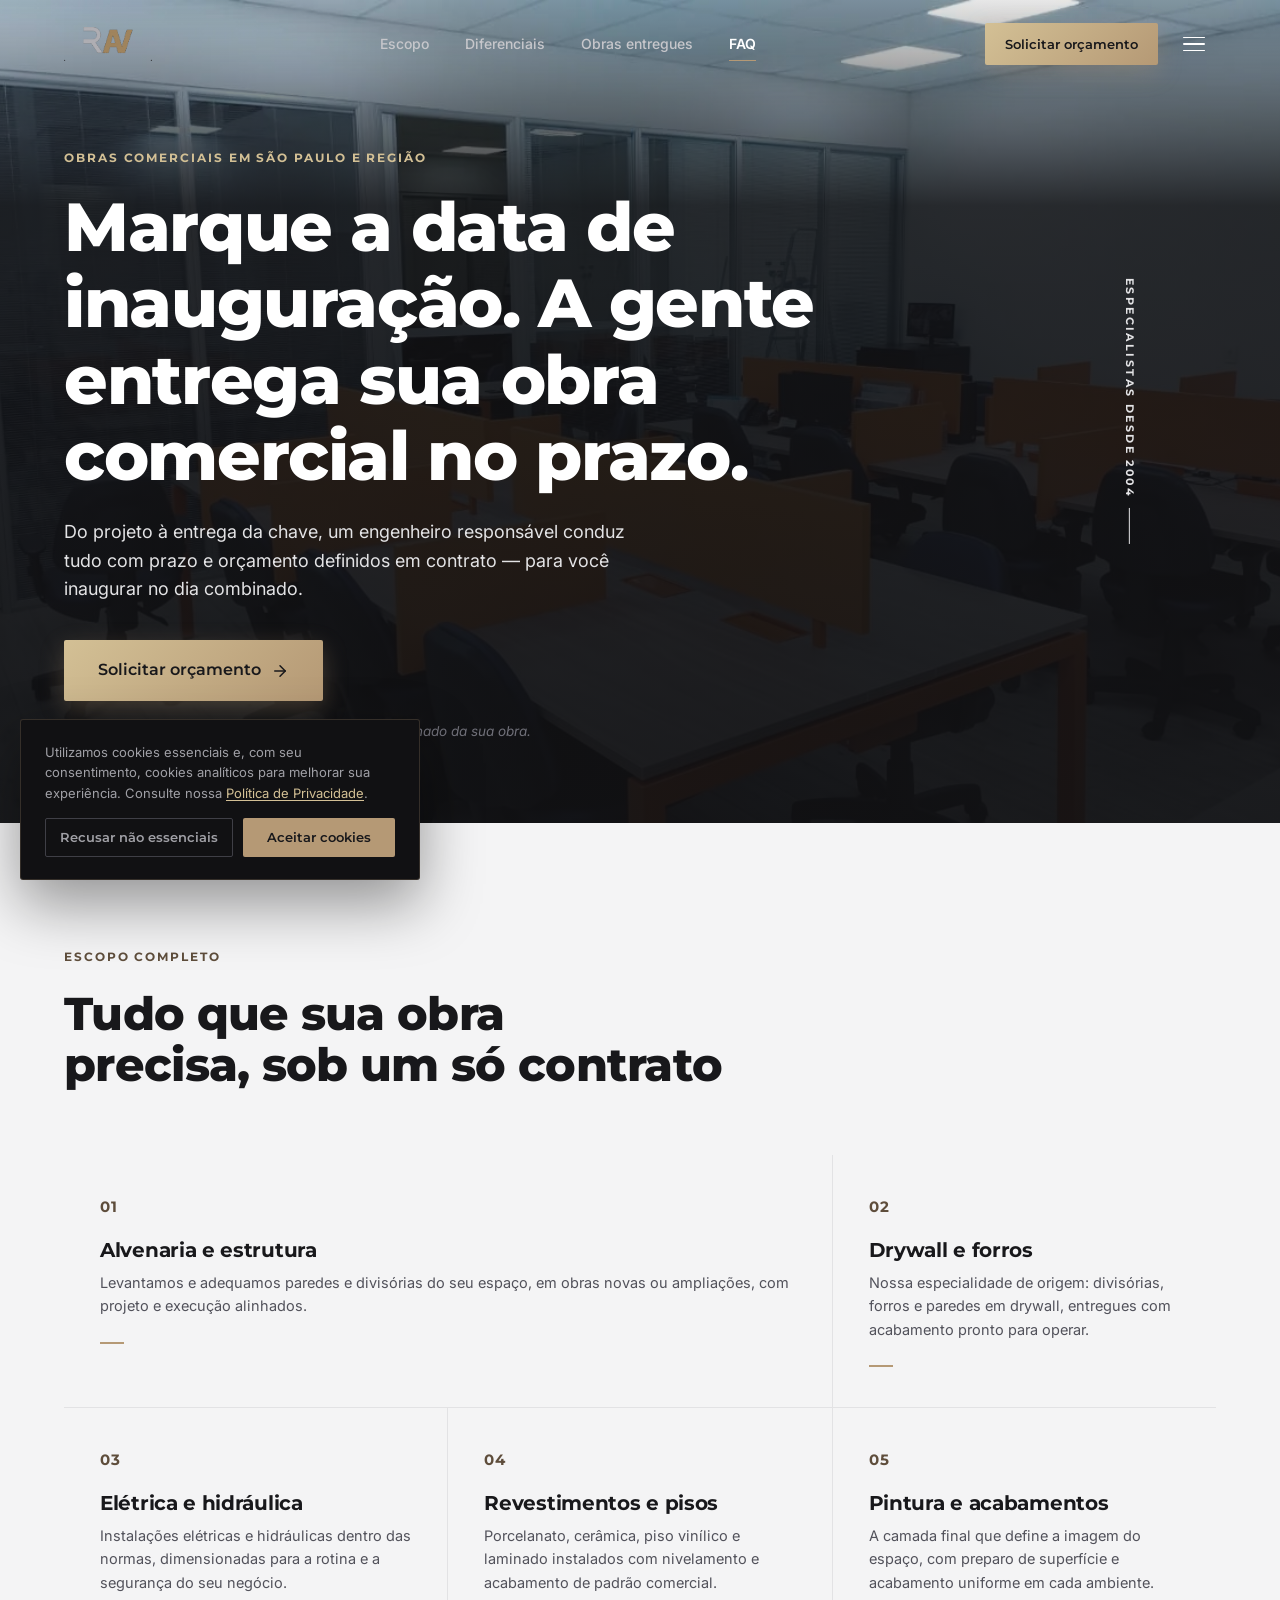
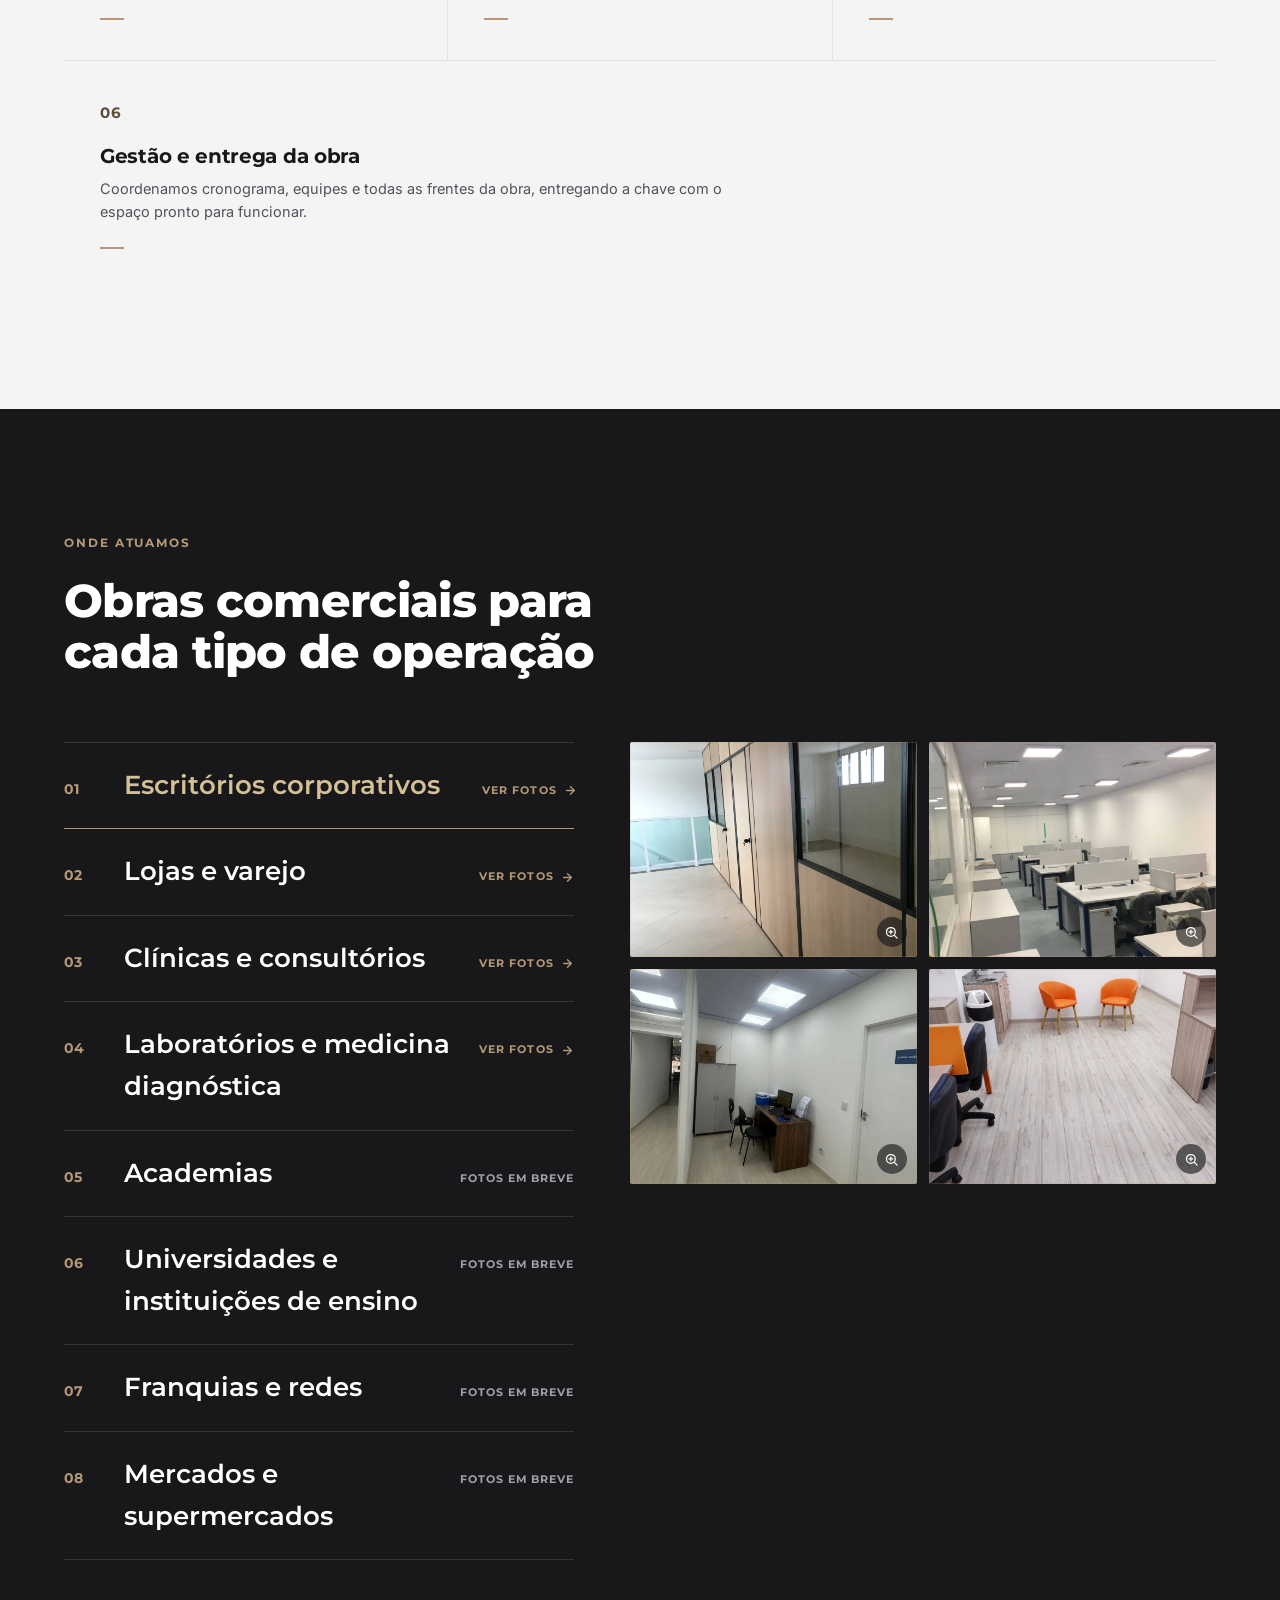
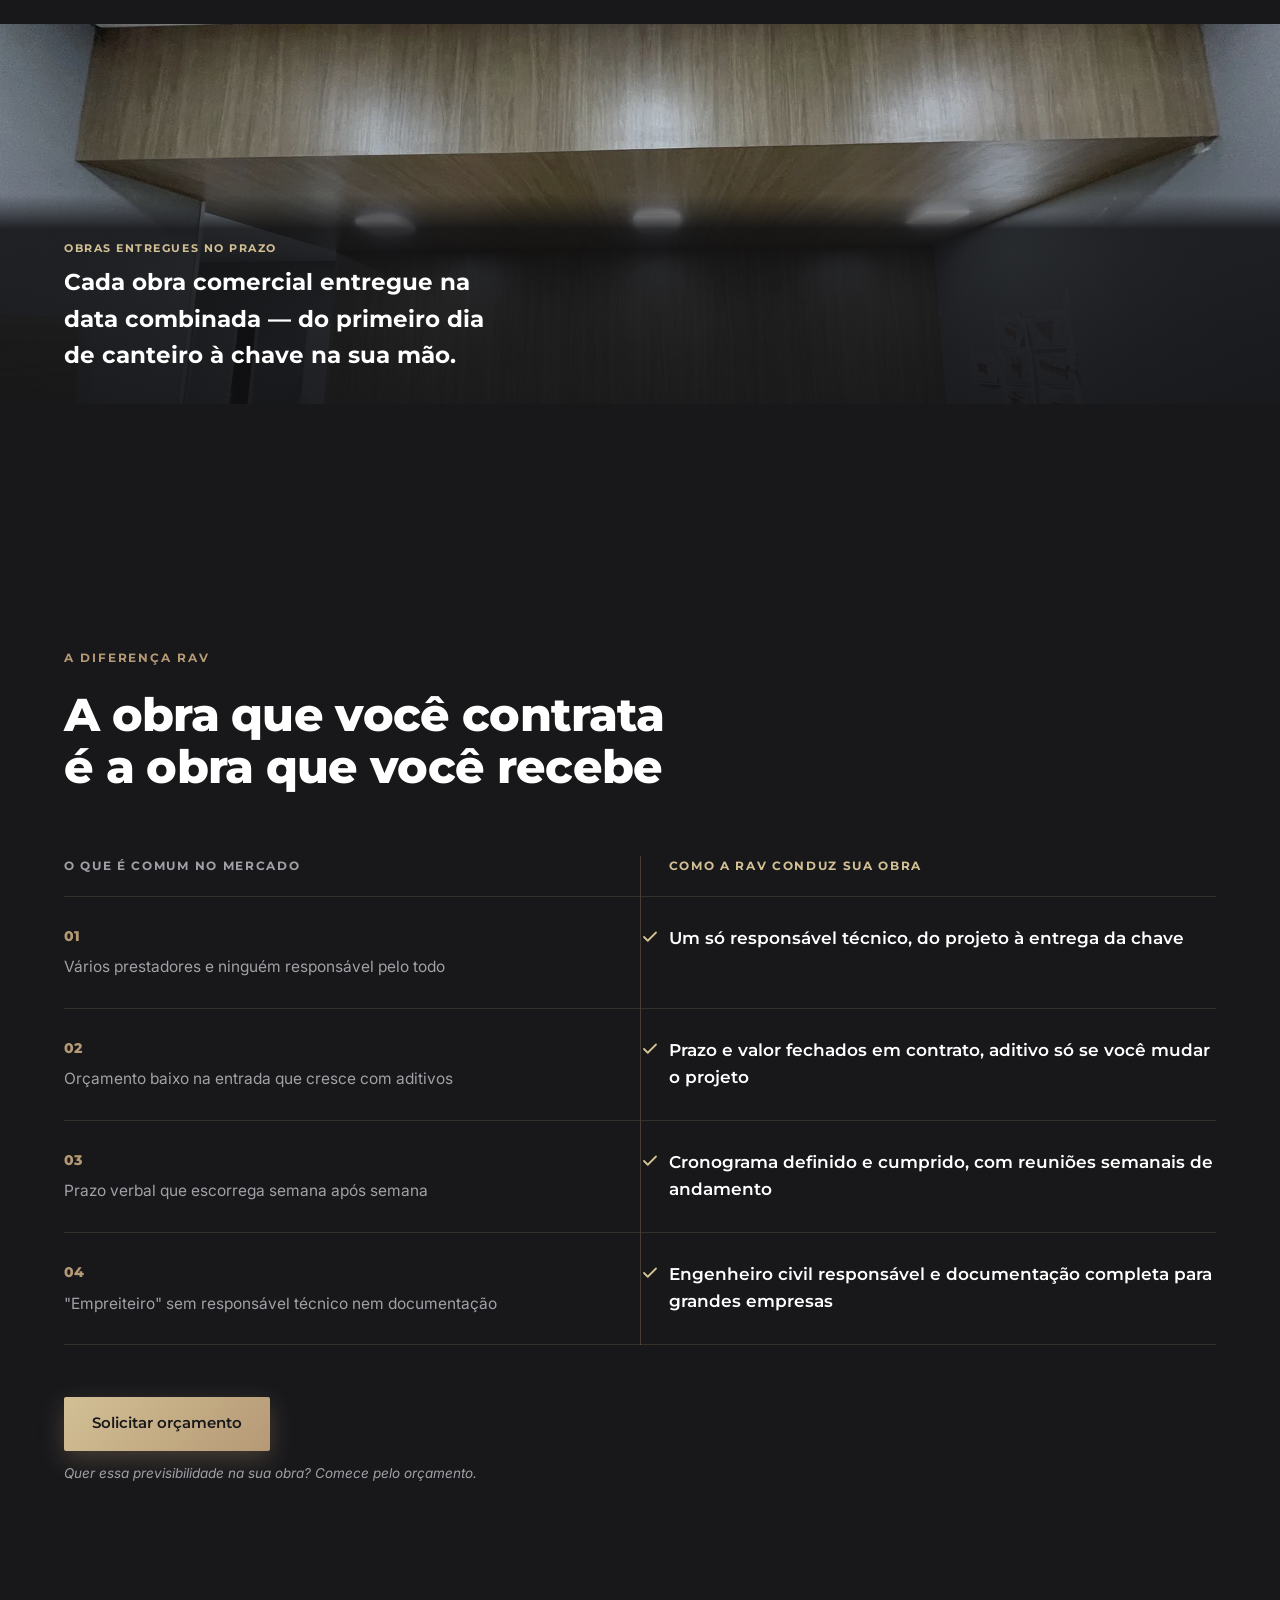
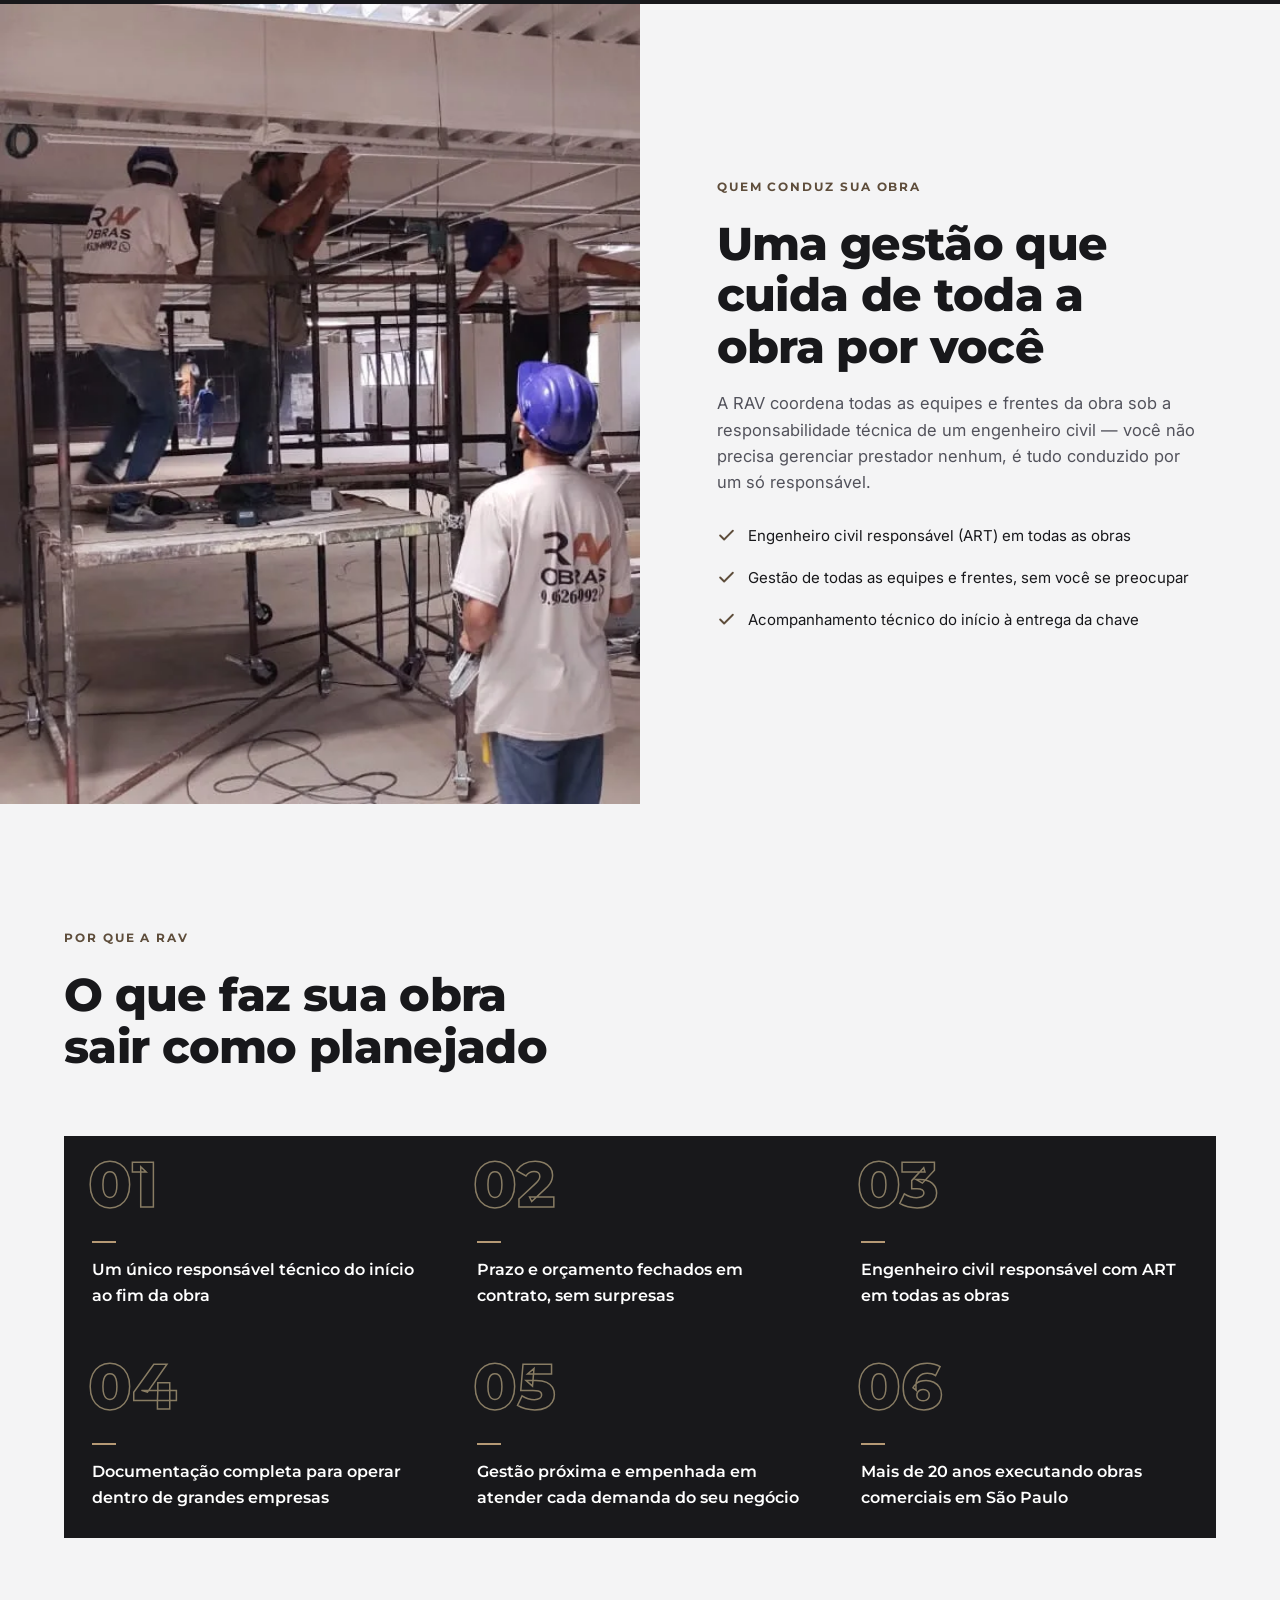
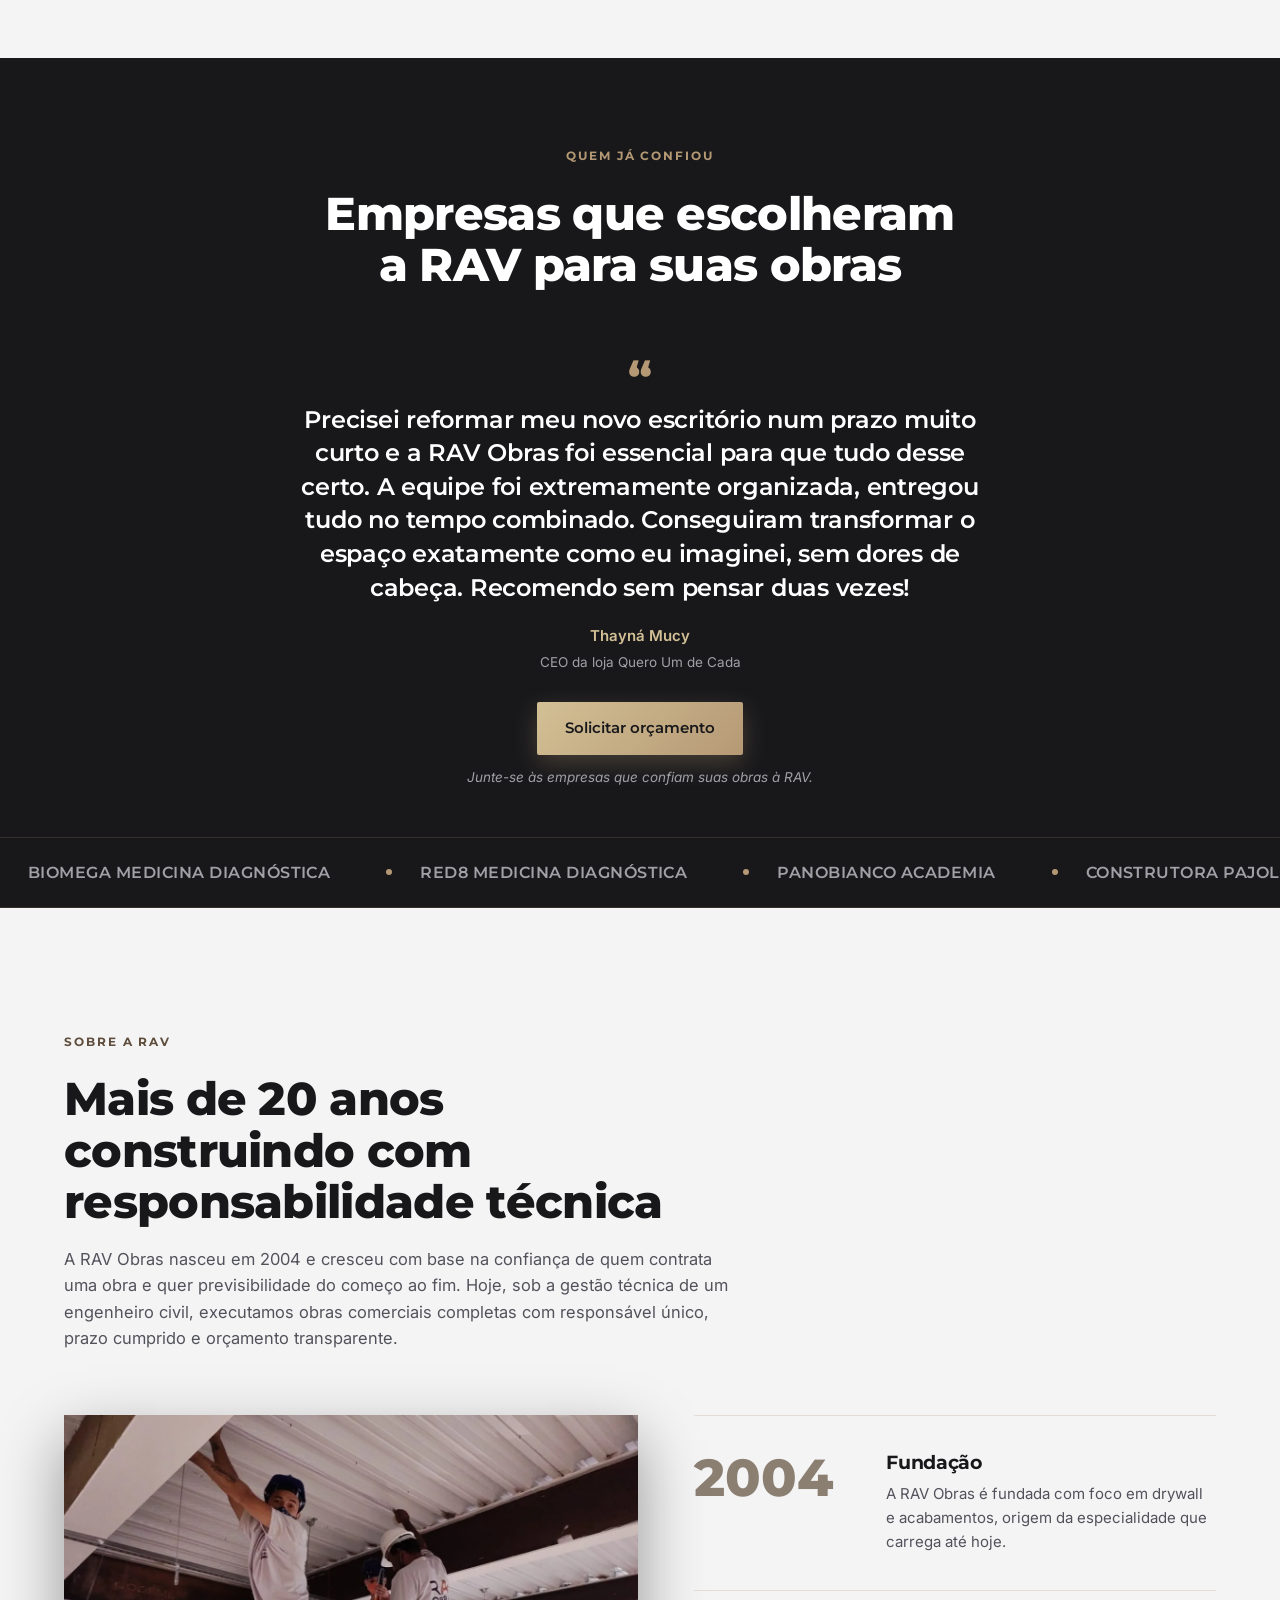
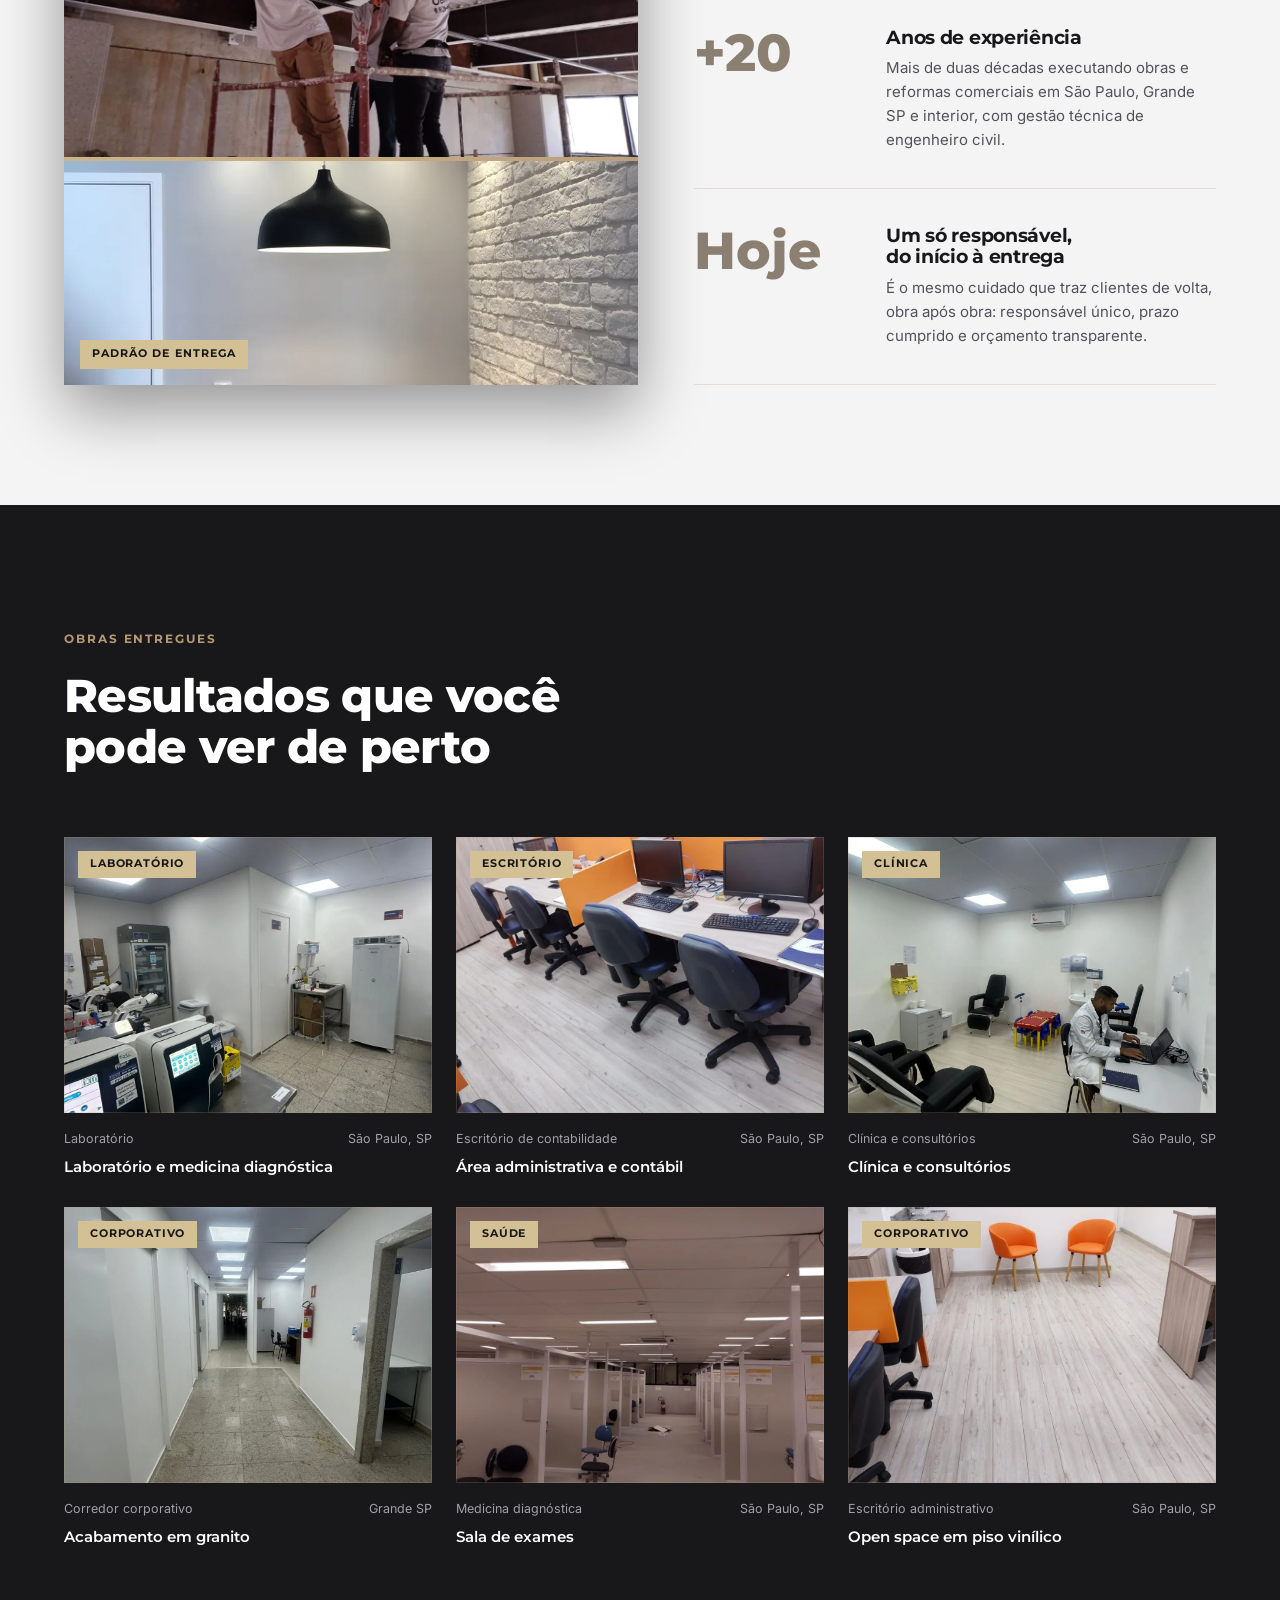
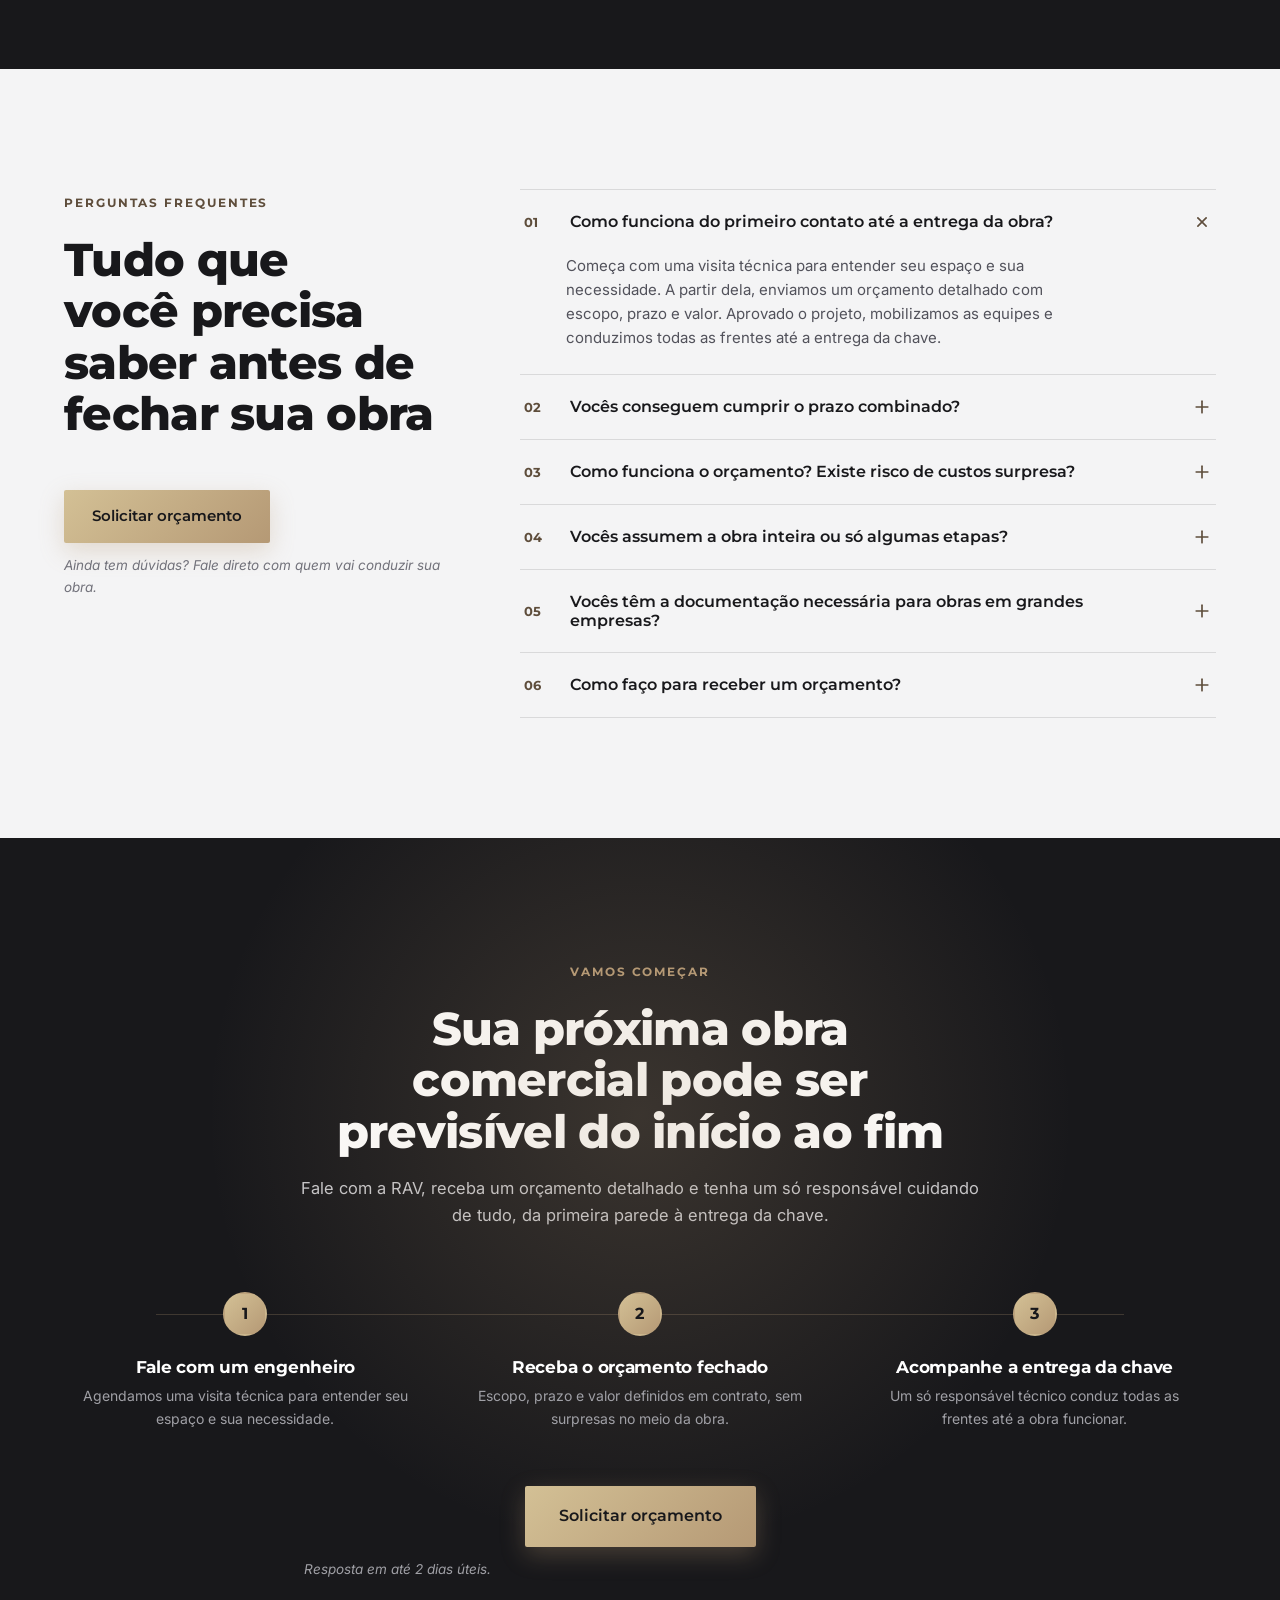
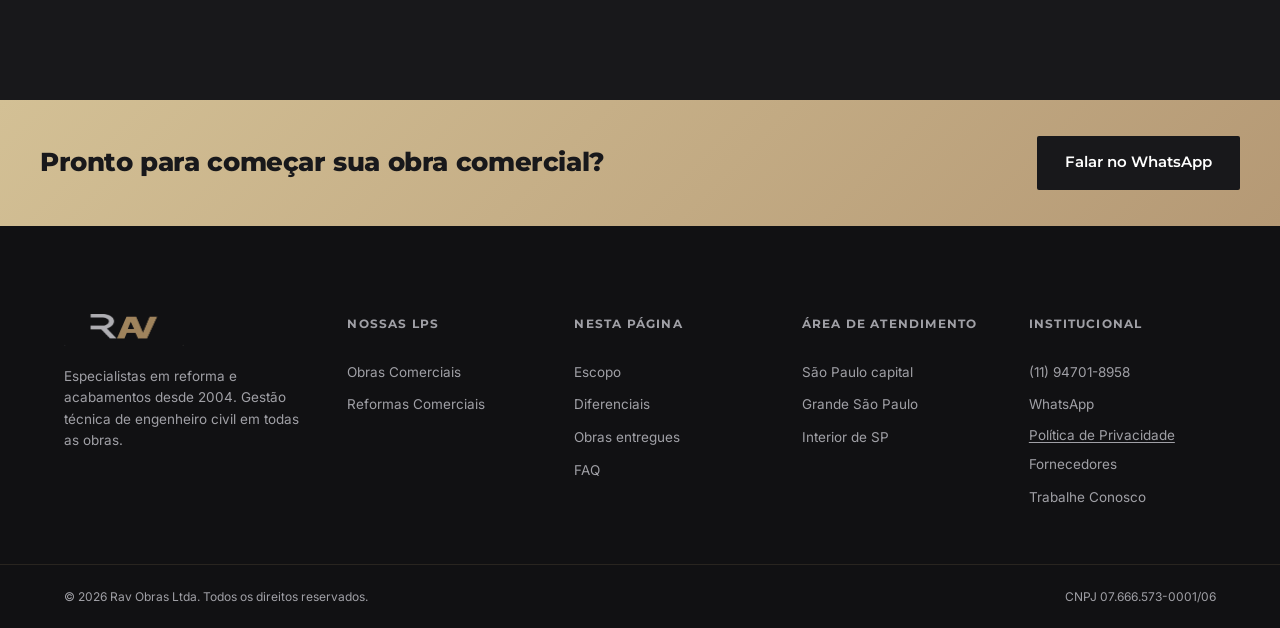
==== commit 08d7924c: "Aplica ajustes do cliente (2 PDFs) nas LPs Obras e Reformas - Corrige afirmação factual: remove "equ" ====
--- a/deploy-obras/index.html
+++ b/deploy-obras/index.html
@@ -114,15 +114,15 @@
   <!-- 1. HERO -->
   <section class="rv-hero" id="hero">
     <div class="rv-hero-media">
-      <img src="assets/img/hero-obras.webp" alt="" class="rv-hero-img" width="960" height="1280" fetchpriority="high">
+      <img src="assets/img/hero-obras.webp" alt="" class="rv-hero-img" width="1280" height="720" fetchpriority="high">
       <div class="rv-hero-overlay"></div>
     </div>
     <span class="rv-hero-edge" aria-hidden="true">Especialistas desde 2004</span>
     <div class="container rv-hero-inner">
       <div class="rv-hero-content" data-reveal>
         <span class="rv-tag">Obras comerciais em São Paulo e região</span>
-        <h1>Sua obra comercial do início ao fim com um só responsável</h1>
-        <p class="rv-hero-lede">Do projeto à entrega da chave, um engenheiro responsável conduz tudo, com prazo e orçamento definidos em contrato.</p>
+        <h1>Marque a data de inauguração. A gente entrega sua obra comercial no prazo.</h1>
+        <p class="rv-hero-lede">Do projeto à entrega da chave, um engenheiro responsável conduz tudo com prazo e orçamento definidos em contrato — para você inaugurar no dia combinado.</p>
         <div class="rv-hero-actions">
           <a class="btn btn-primary btn-lg" href="https://wa.me/5511947018958?text=Ol%C3%A1%21%20Quero%20um%20or%C3%A7amento%20para%20minha%20obra%20comercial." target="_blank" rel="noopener noreferrer" data-wa-btn="obras">
             Solicitar orçamento
@@ -183,23 +183,50 @@
         <span class="rv-tag">Onde atuamos</span>
         <h2 class="rv-h2">Obras comerciais para cada tipo de operação</h2>
       </div>
-      <div class="rv-index-list" aria-label="Segmentos atendidos pela RAV Obras">
-        <div class="rv-index-item" data-reveal><span class="rv-index-item-num">01</span><span class="rv-index-item-label">Escritórios corporativos</span></div>
-        <div class="rv-index-item" data-reveal><span class="rv-index-item-num">02</span><span class="rv-index-item-label">Lojas e varejo</span></div>
-        <div class="rv-index-item" data-reveal><span class="rv-index-item-num">03</span><span class="rv-index-item-label">Clínicas e consultórios</span></div>
-        <div class="rv-index-item" data-reveal><span class="rv-index-item-num">04</span><span class="rv-index-item-label">Laboratórios e medicina diagnóstica</span></div>
-        <div class="rv-index-item" data-reveal><span class="rv-index-item-num">05</span><span class="rv-index-item-label">Academias</span></div>
-        <div class="rv-index-item" data-reveal><span class="rv-index-item-num">06</span><span class="rv-index-item-label">Universidades e instituições de ensino</span></div>
-        <div class="rv-index-item" data-reveal><span class="rv-index-item-num">07</span><span class="rv-index-item-label">Franquias e redes</span></div>
-        <div class="rv-index-item" data-reveal><span class="rv-index-item-num">08</span><span class="rv-index-item-label">Mercados e supermercados</span></div>
+      <div class="rv-segments" data-segments>
+        <div class="rv-index-list" aria-label="Segmentos atendidos pela RAV Obras — selecione um para ver fotos">
+          <button type="button" class="rv-index-item" data-seg="escritorios" data-reveal aria-current="false">
+            <span class="rv-index-item-num">01</span><span class="rv-index-item-label">Escritórios corporativos</span>
+            <span class="rv-index-item-cue">Ver fotos <svg viewBox="0 0 24 24" fill="none" stroke="currentColor" stroke-width="2.4" stroke-linecap="round" stroke-linejoin="round" aria-hidden="true"><line x1="5" y1="12" x2="19" y2="12"/><polyline points="12 5 19 12 12 19"/></svg></span>
+          </button>
+          <button type="button" class="rv-index-item" data-seg="lojas" data-reveal aria-current="false">
+            <span class="rv-index-item-num">02</span><span class="rv-index-item-label">Lojas e varejo</span>
+            <span class="rv-index-item-cue">Ver fotos <svg viewBox="0 0 24 24" fill="none" stroke="currentColor" stroke-width="2.4" stroke-linecap="round" stroke-linejoin="round" aria-hidden="true"><line x1="5" y1="12" x2="19" y2="12"/><polyline points="12 5 19 12 12 19"/></svg></span>
+          </button>
+          <button type="button" class="rv-index-item" data-seg="clinicas" data-reveal aria-current="false">
+            <span class="rv-index-item-num">03</span><span class="rv-index-item-label">Clínicas e consultórios</span>
+            <span class="rv-index-item-cue">Ver fotos <svg viewBox="0 0 24 24" fill="none" stroke="currentColor" stroke-width="2.4" stroke-linecap="round" stroke-linejoin="round" aria-hidden="true"><line x1="5" y1="12" x2="19" y2="12"/><polyline points="12 5 19 12 12 19"/></svg></span>
+          </button>
+          <button type="button" class="rv-index-item" data-seg="laboratorios" data-reveal aria-current="false">
+            <span class="rv-index-item-num">04</span><span class="rv-index-item-label">Laboratórios e medicina diagnóstica</span>
+            <span class="rv-index-item-cue">Ver fotos <svg viewBox="0 0 24 24" fill="none" stroke="currentColor" stroke-width="2.4" stroke-linecap="round" stroke-linejoin="round" aria-hidden="true"><line x1="5" y1="12" x2="19" y2="12"/><polyline points="12 5 19 12 12 19"/></svg></span>
+          </button>
+          <div class="rv-index-item rv-index-item--soon" data-reveal aria-disabled="true">
+            <span class="rv-index-item-num">05</span><span class="rv-index-item-label">Academias</span>
+            <span class="rv-index-item-cue rv-index-item-cue--soon">Fotos em breve</span>
+          </div>
+          <div class="rv-index-item rv-index-item--soon" data-reveal aria-disabled="true">
+            <span class="rv-index-item-num">06</span><span class="rv-index-item-label">Universidades e instituições de ensino</span>
+            <span class="rv-index-item-cue rv-index-item-cue--soon">Fotos em breve</span>
+          </div>
+          <div class="rv-index-item rv-index-item--soon" data-reveal aria-disabled="true">
+            <span class="rv-index-item-num">07</span><span class="rv-index-item-label">Franquias e redes</span>
+            <span class="rv-index-item-cue rv-index-item-cue--soon">Fotos em breve</span>
+          </div>
+          <div class="rv-index-item rv-index-item--soon" data-reveal aria-disabled="true">
+            <span class="rv-index-item-num">08</span><span class="rv-index-item-label">Mercados e supermercados</span>
+            <span class="rv-index-item-cue rv-index-item-cue--soon">Fotos em breve</span>
+          </div>
+        </div>
+        <div class="rv-seg-panel" data-seg-panel aria-live="polite" aria-label="Fotos do segmento selecionado"></div>
       </div>
     </div>
     <figure class="rv-band" data-reveal>
       <img src="assets/img/secoes/obras-band.webp" alt="Parede de marcenaria com iluminação embutida, exemplo de acabamento entregue pela RAV em ambiente comercial" loading="lazy" width="1920" height="834">
       <figcaption class="rv-band-caption">
         <div class="container">
-          <span>Acabamento entregue pela RAV</span>
-          <p>Cada segmento recebe o mesmo padrão de acabamento, do projeto à entrega da chave.</p>
+          <span>Obras entregues no prazo</span>
+          <p>Cada obra comercial entregue na data combinada — do primeiro dia de canteiro à chave na sua mão.</p>
         </div>
       </figcaption>
     </figure>
@@ -249,15 +276,15 @@
   <section class="rv-split rv-light" id="responsavel" aria-labelledby="responsavel-h">
     <div class="rv-split-grid">
       <div class="rv-split-media" data-reveal>
-        <img src="assets/img/secoes/obras-split.webp" alt="Equipe própria da RAV Obras, com camisas identificadas, executando estrutura em obra comercial" loading="lazy" width="576" height="720">
+        <img src="assets/img/secoes/obras-split.webp" alt="Equipe em obra comercial conduzida pela gestão técnica da RAV" loading="lazy" width="576" height="720">
       </div>
       <div class="rv-split-text" data-reveal>
         <span class="rv-tag">Quem conduz sua obra</span>
-        <h2 class="rv-h2" id="responsavel-h">Uma equipe própria, identificada, sob gestão técnica</h2>
-        <p class="rv-lede">Cada frente da obra é conduzida por equipe própria da RAV, com engenheiro civil responsável acompanhando o andamento — a responsabilidade técnica do seu projeto não é terceirizada.</p>
+        <h2 class="rv-h2" id="responsavel-h">Uma gestão que cuida de toda a obra por você</h2>
+        <p class="rv-lede">A RAV coordena todas as equipes e frentes da obra sob a responsabilidade técnica de um engenheiro civil — você não precisa gerenciar prestador nenhum, é tudo conduzido por um só responsável.</p>
         <ul class="rv-split-list">
           <li><svg viewBox="0 0 24 24" fill="none" stroke="currentColor" stroke-width="2.4" stroke-linecap="round" stroke-linejoin="round" aria-hidden="true"><polyline points="20 6 9 17 4 12"/></svg><span>Engenheiro civil responsável (ART) em todas as obras</span></li>
-          <li><svg viewBox="0 0 24 24" fill="none" stroke="currentColor" stroke-width="2.4" stroke-linecap="round" stroke-linejoin="round" aria-hidden="true"><polyline points="20 6 9 17 4 12"/></svg><span>Equipe própria e identificada, sem intermediários</span></li>
+          <li><svg viewBox="0 0 24 24" fill="none" stroke="currentColor" stroke-width="2.4" stroke-linecap="round" stroke-linejoin="round" aria-hidden="true"><polyline points="20 6 9 17 4 12"/></svg><span>Gestão de todas as equipes e frentes, sem você se preocupar</span></li>
           <li><svg viewBox="0 0 24 24" fill="none" stroke="currentColor" stroke-width="2.4" stroke-linecap="round" stroke-linejoin="round" aria-hidden="true"><polyline points="20 6 9 17 4 12"/></svg><span>Acompanhamento técnico do início à entrega da chave</span></li>
         </ul>
       </div>
@@ -290,7 +317,7 @@
         </div>
         <div class="rv-stroke-item" data-reveal>
           <span class="rv-stroke-num" aria-hidden="true">05</span>
-          <p>Equipes preparadas para início imediato após o contrato</p>
+          <p>Gestão próxima e empenhada em atender cada demanda do seu negócio</p>
         </div>
         <div class="rv-stroke-item" data-reveal>
           <span class="rv-stroke-num" aria-hidden="true">06</span>
@@ -352,10 +379,10 @@
       <div class="rv-about-grid">
         <div class="rv-diptych" data-reveal>
           <div class="rv-diptych-a">
-            <img src="assets/img/sobre-equipe.webp" alt="Equipe RAV Obras em andaime durante execução de obra comercial" loading="lazy" width="1280" height="720">
+            <img src="assets/img/sobre-obras-a.webp" alt="Obra comercial em execução, coordenada pela gestão técnica da RAV" loading="lazy" width="1280" height="720">
           </div>
           <div class="rv-diptych-b">
-            <img src="assets/img/portfolio/obras-06.webp" alt="Copa e área de utilidades finalizada em obra comercial da RAV" loading="lazy" width="720" height="1280">
+            <img src="assets/img/sobre-obras-b.webp" alt="Recepção comercial finalizada com parede de tijolo e iluminação de destaque" loading="lazy" width="825" height="1100">
             <span class="rv-diptych-tag">Padrão de entrega</span>
           </div>
         </div>
@@ -396,51 +423,51 @@
       <div class="rv-case-grid">
         <figure class="rv-case" data-reveal>
           <div class="rv-case-media">
-            <span class="rv-case-badge">Saúde</span>
+            <span class="rv-case-badge">Laboratório</span>
+            <img src="assets/img/portfolio/obras-lab.webp" alt="Laboratório de medicina diagnóstica finalizado com analisadores sobre bancada de inox" loading="lazy" width="1050" height="1400">
+          </div>
+          <div class="rv-case-meta"><span>Laboratório</span><span>São Paulo, SP</span></div>
+          <figcaption class="rv-case-title">Laboratório e medicina diagnóstica</figcaption>
+        </figure>
+        <figure class="rv-case" data-reveal>
+          <div class="rv-case-media">
+            <span class="rv-case-badge">Escritório</span>
+            <img src="assets/img/portfolio/obras-contab.webp" alt="Escritório de contabilidade finalizado com estações de trabalho e computadores" loading="lazy" width="1280" height="720">
+          </div>
+          <div class="rv-case-meta"><span>Escritório de contabilidade</span><span>São Paulo, SP</span></div>
+          <figcaption class="rv-case-title">Área administrativa e contábil</figcaption>
+        </figure>
+        <figure class="rv-case" data-reveal>
+          <div class="rv-case-media">
+            <span class="rv-case-badge">Clínica</span>
             <img src="assets/img/portfolio/obras-01.webp" alt="Consultório médico finalizado com equipe em atendimento" loading="lazy" width="1200" height="1600">
           </div>
-          <div class="rv-case-meta"><span>Consultório médico</span><span>São Paulo, SP</span></div>
-          <figcaption class="rv-case-title">Consultório médico — entrega completa</figcaption>
+          <div class="rv-case-meta"><span>Clínica e consultórios</span><span>São Paulo, SP</span></div>
+          <figcaption class="rv-case-title">Clínica e consultórios</figcaption>
+        </figure>
+        <figure class="rv-case" data-reveal>
+          <div class="rv-case-media">
+            <span class="rv-case-badge">Corporativo</span>
+            <img src="assets/img/portfolio/obras-03.webp" alt="Corredor corporativo finalizado com piso de granito polido" loading="lazy" width="1200" height="1600">
+          </div>
+          <div class="rv-case-meta"><span>Corredor corporativo</span><span>Grande SP</span></div>
+          <figcaption class="rv-case-title">Acabamento em granito</figcaption>
         </figure>
         <figure class="rv-case" data-reveal>
           <div class="rv-case-media">
             <span class="rv-case-badge">Saúde</span>
             <img src="assets/img/portfolio/obras-02.webp" alt="Fileira de cubículos de exame corporativos finalizados" loading="lazy" width="1280" height="720">
           </div>
-          <div class="rv-case-meta"><span>Sala de exames</span><span>São Paulo, SP</span></div>
-          <figcaption class="rv-case-title">Medicina diagnóstica</figcaption>
+          <div class="rv-case-meta"><span>Medicina diagnóstica</span><span>São Paulo, SP</span></div>
+          <figcaption class="rv-case-title">Sala de exames</figcaption>
         </figure>
         <figure class="rv-case" data-reveal>
           <div class="rv-case-media">
             <span class="rv-case-badge">Corporativo</span>
-            <img src="assets/img/portfolio/obras-03.webp" alt="Corredor corporativo finalizado com piso de granito polido" loading="lazy" width="1200" height="1600">
-          </div>
-          <div class="rv-case-meta"><span>Corredor corporativo</span><span>Grande SP</span></div>
-          <figcaption class="rv-case-title">Acabamento em granito</figcaption>
-        </figure>
-        <figure class="rv-case" data-reveal>
-          <div class="rv-case-media">
-            <span class="rv-case-badge">Corporativo</span>
-            <img src="assets/img/portfolio/obras-04.webp" alt="Escritório aberto finalizado com piso vinílico e cadeiras laranja" loading="lazy" width="1280" height="720">
-          </div>
-          <div class="rv-case-meta"><span>Escritório aberto</span><span>São Paulo, SP</span></div>
-          <figcaption class="rv-case-title">Piso vinílico de padrão comercial</figcaption>
-        </figure>
-        <figure class="rv-case" data-reveal>
-          <div class="rv-case-media">
-            <span class="rv-case-badge">Laboratório</span>
-            <img src="assets/img/portfolio/obras-05.webp" alt="Sala de equipamentos de laboratório finalizada" loading="lazy" width="1200" height="1600">
-          </div>
-          <div class="rv-case-meta"><span>Laboratório</span><span>São Paulo, SP</span></div>
-          <figcaption class="rv-case-title">Infraestrutura de equipamentos</figcaption>
-        </figure>
-        <figure class="rv-case" data-reveal>
-          <div class="rv-case-media">
-            <span class="rv-case-badge">Saúde</span>
-            <img src="assets/img/portfolio/obras-07.webp" alt="Consultórios numerados com piso de granito finalizados" loading="lazy" width="1200" height="1600">
-          </div>
-          <div class="rv-case-meta"><span>Consultórios numerados</span><span>São Paulo, SP</span></div>
-          <figcaption class="rv-case-title">Bloco de consultórios</figcaption>
+            <img src="assets/img/portfolio/obras-04.webp" alt="Escritório aberto finalizado com piso vinílico e estações de trabalho" loading="lazy" width="1280" height="720">
+          </div>
+          <div class="rv-case-meta"><span>Escritório administrativo</span><span>São Paulo, SP</span></div>
+          <figcaption class="rv-case-title">Open space em piso vinílico</figcaption>
         </figure>
       </div>
     </div>
@@ -675,5 +702,6 @@
 </div>
 
 <script src="js/app.js"></script>
+
 </body>
 </html>
--- a/deploy-obras/css/styles.css
+++ b/deploy-obras/css/styles.css
@@ -344,6 +344,57 @@
 .rv-index-item:hover::after{width:100%}
 .rv-index-item:hover .rv-index-item-label{color:var(--color-gold-light)}
 .rv-light .rv-index-item:hover .rv-index-item-label{color:var(--gold-ink)}
+
+/* ---- Galeria por segmento (pedido do cliente: clicar num segmento e ver
+   fotos daquele tipo). A lista de segmentos vira um seletor; ao lado (desktop)
+   / abaixo (mobile) um painel mostra as fotos do segmento ativo; clicar numa
+   foto abre o lightbox já existente. Data-driven: RAV_SEGMENTS em js/app.js. ---- */
+.rv-segments{display:grid;grid-template-columns:minmax(0,1fr) minmax(0,1.15fr);gap:56px;align-items:start}
+/* botões-segmento herdam o visual editorial da lista; reset de <button> */
+button.rv-index-item{width:100%;text-align:left;font:inherit;color:inherit;background:none;border:none;border-bottom:1px solid rgba(181,153,117,.2);cursor:pointer}
+.rv-index-item-cue{
+  margin-left:auto;flex-shrink:0;display:inline-flex;align-items:center;gap:7px;
+  font-family:var(--font-display);font-size:11px;font-weight:700;letter-spacing:.1em;text-transform:uppercase;
+  /* opacity:1 (não .75): a .75 sobre o fundo escuro o dourado caía p/ ~4.26:1,
+     abaixo do mínimo AA de 4.5:1 p/ texto pequeno. Cheio = 6.5:1. */
+  color:var(--color-gold);opacity:1;transition:transform var(--t-fast)}
+.rv-light .rv-index-item-cue{color:var(--gold-ink)}
+.rv-index-item-cue svg{width:13px;height:13px}
+button.rv-index-item:hover .rv-index-item-cue,button.rv-index-item.is-active .rv-index-item-cue{transform:translateX(3px)}
+button.rv-index-item.is-active .rv-index-item-label{color:var(--color-gold-light)}
+.rv-light button.rv-index-item.is-active .rv-index-item-label{color:var(--gold-ink)}
+button.rv-index-item.is-active::after{width:100%}
+/* segmento sem foto — não clicável, estado "em breve" discreto */
+.rv-index-item--soon{opacity:.6}
+.rv-index-item--soon .rv-index-item-cue--soon{color:var(--dark-300);opacity:1;letter-spacing:.08em}
+.rv-light .rv-index-item--soon .rv-index-item-cue--soon{color:var(--dark-400)}
+.rv-index-item--soon::after{display:none}
+
+/* painel de galeria */
+.rv-seg-panel{position:sticky;top:calc(var(--header-h) + 20px)}
+.rv-seg-grid{display:grid;grid-template-columns:1fr 1fr;gap:12px}
+.rv-seg-thumb{
+  position:relative;display:block;padding:0;border:none;background:var(--dark-800);
+  aspect-ratio:4/3;overflow:hidden;cursor:zoom-in;border-radius:var(--radius-sm);
+}
+.rv-seg-thumb img{width:100%;height:100%;object-fit:cover;display:block;transition:transform .6s var(--ease-house)}
+.rv-seg-thumb::after{content:"";position:absolute;inset:0;border:1px solid rgba(181,153,117,.22);transition:border-color var(--t-base)}
+.rv-seg-thumb:hover img,.rv-seg-thumb:focus-visible img{transform:scale(1.05)}
+.rv-seg-thumb:hover::after,.rv-seg-thumb:focus-visible::after{border-color:rgba(211,192,149,.85)}
+.rv-seg-thumb-icon{position:absolute;right:10px;bottom:10px;width:30px;height:30px;border-radius:50%;background:rgba(17,17,19,.6);display:flex;align-items:center;justify-content:center;pointer-events:none}
+.rv-seg-thumb-icon svg{width:15px;height:15px;color:#fff}
+@media (max-width:860px){
+  .rv-segments{grid-template-columns:1fr;gap:36px}
+  .rv-seg-panel{position:static}
+}
+/* Em telas estreitas o rótulo do segmento + o "Ver fotos"/"Fotos em breve"
+   não cabem na mesma linha — deixa o cue quebrar para a linha de baixo
+   (evita overflow horizontal a 320px). */
+@media (max-width:560px){
+  .rv-index-item{flex-wrap:wrap;gap:4px 16px}
+  .rv-index-item-label{flex:1 1 auto}
+  .rv-index-item-cue{margin-left:52px}
+}
 
 /* ============ CONTRASTE EDITORIAL (A diferença RAV) ======================
    Marcado como <table role="table"> de verdade (2 células por linha) para
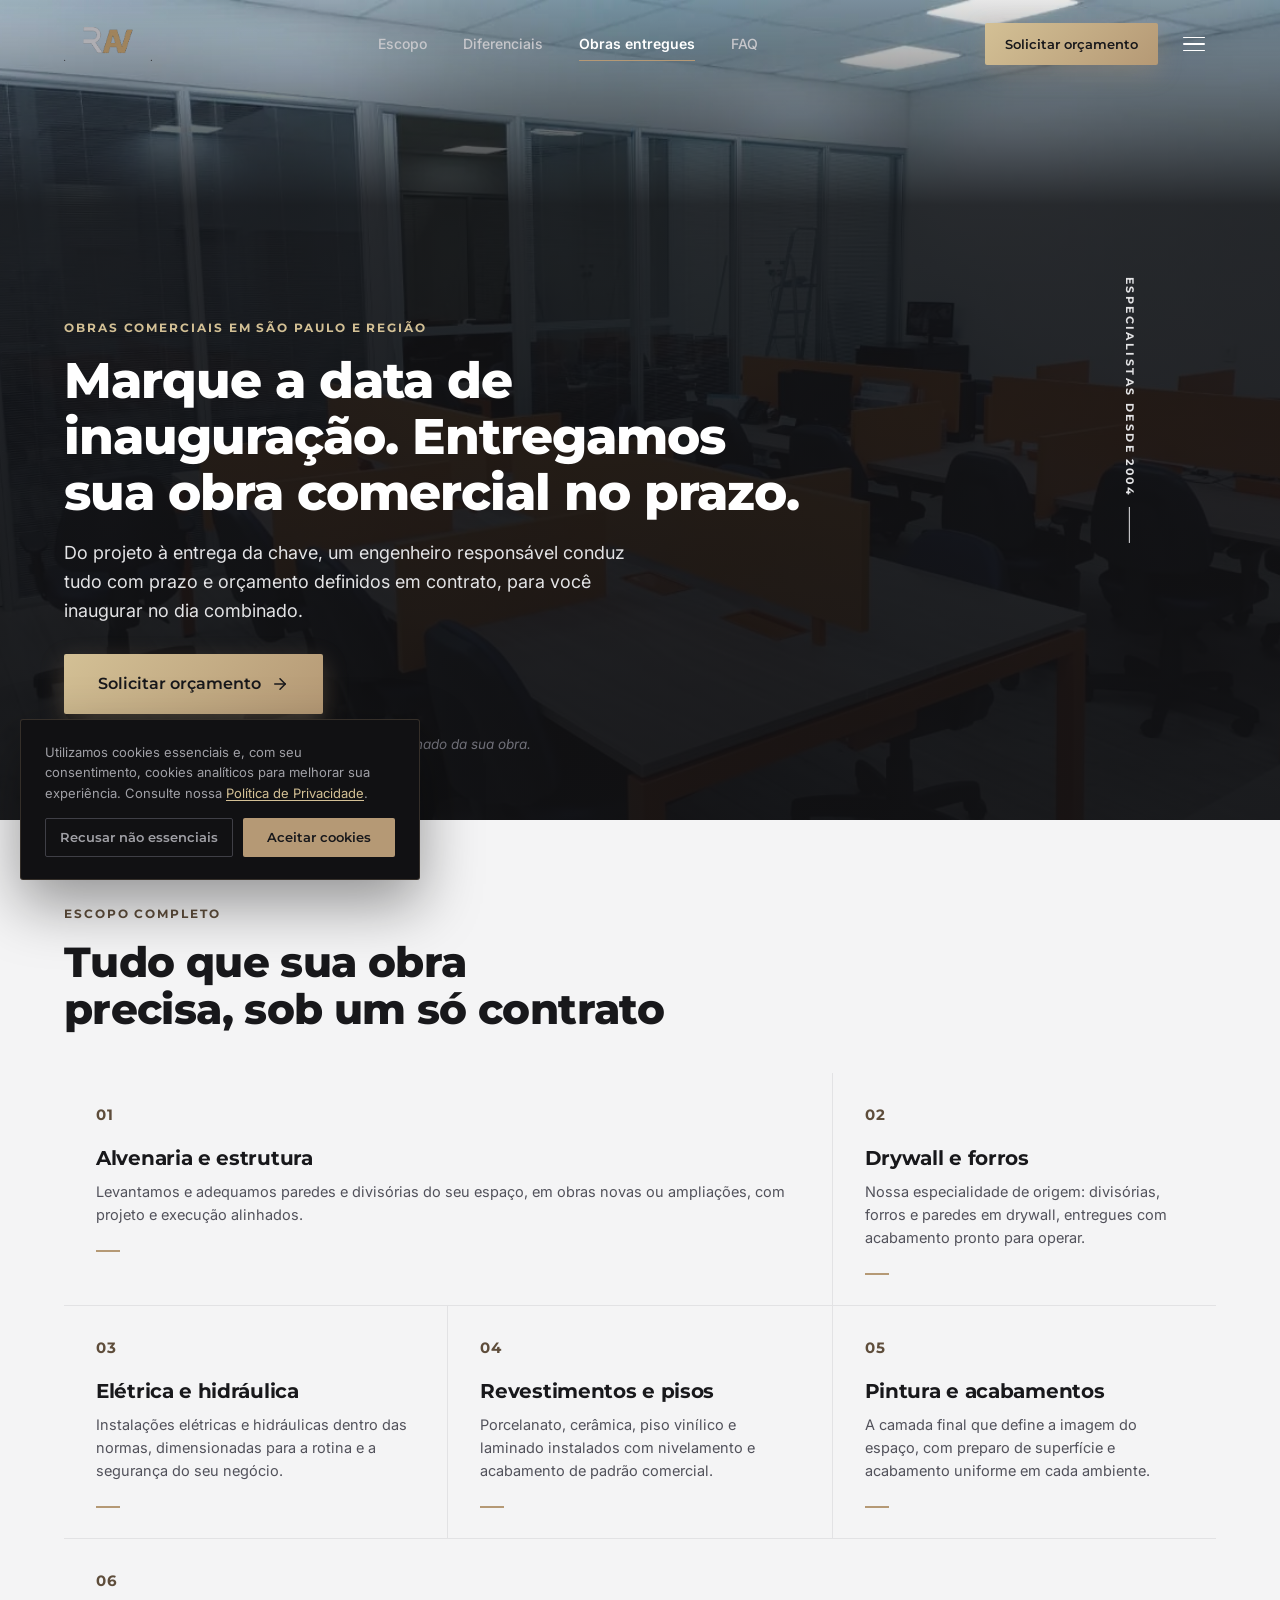
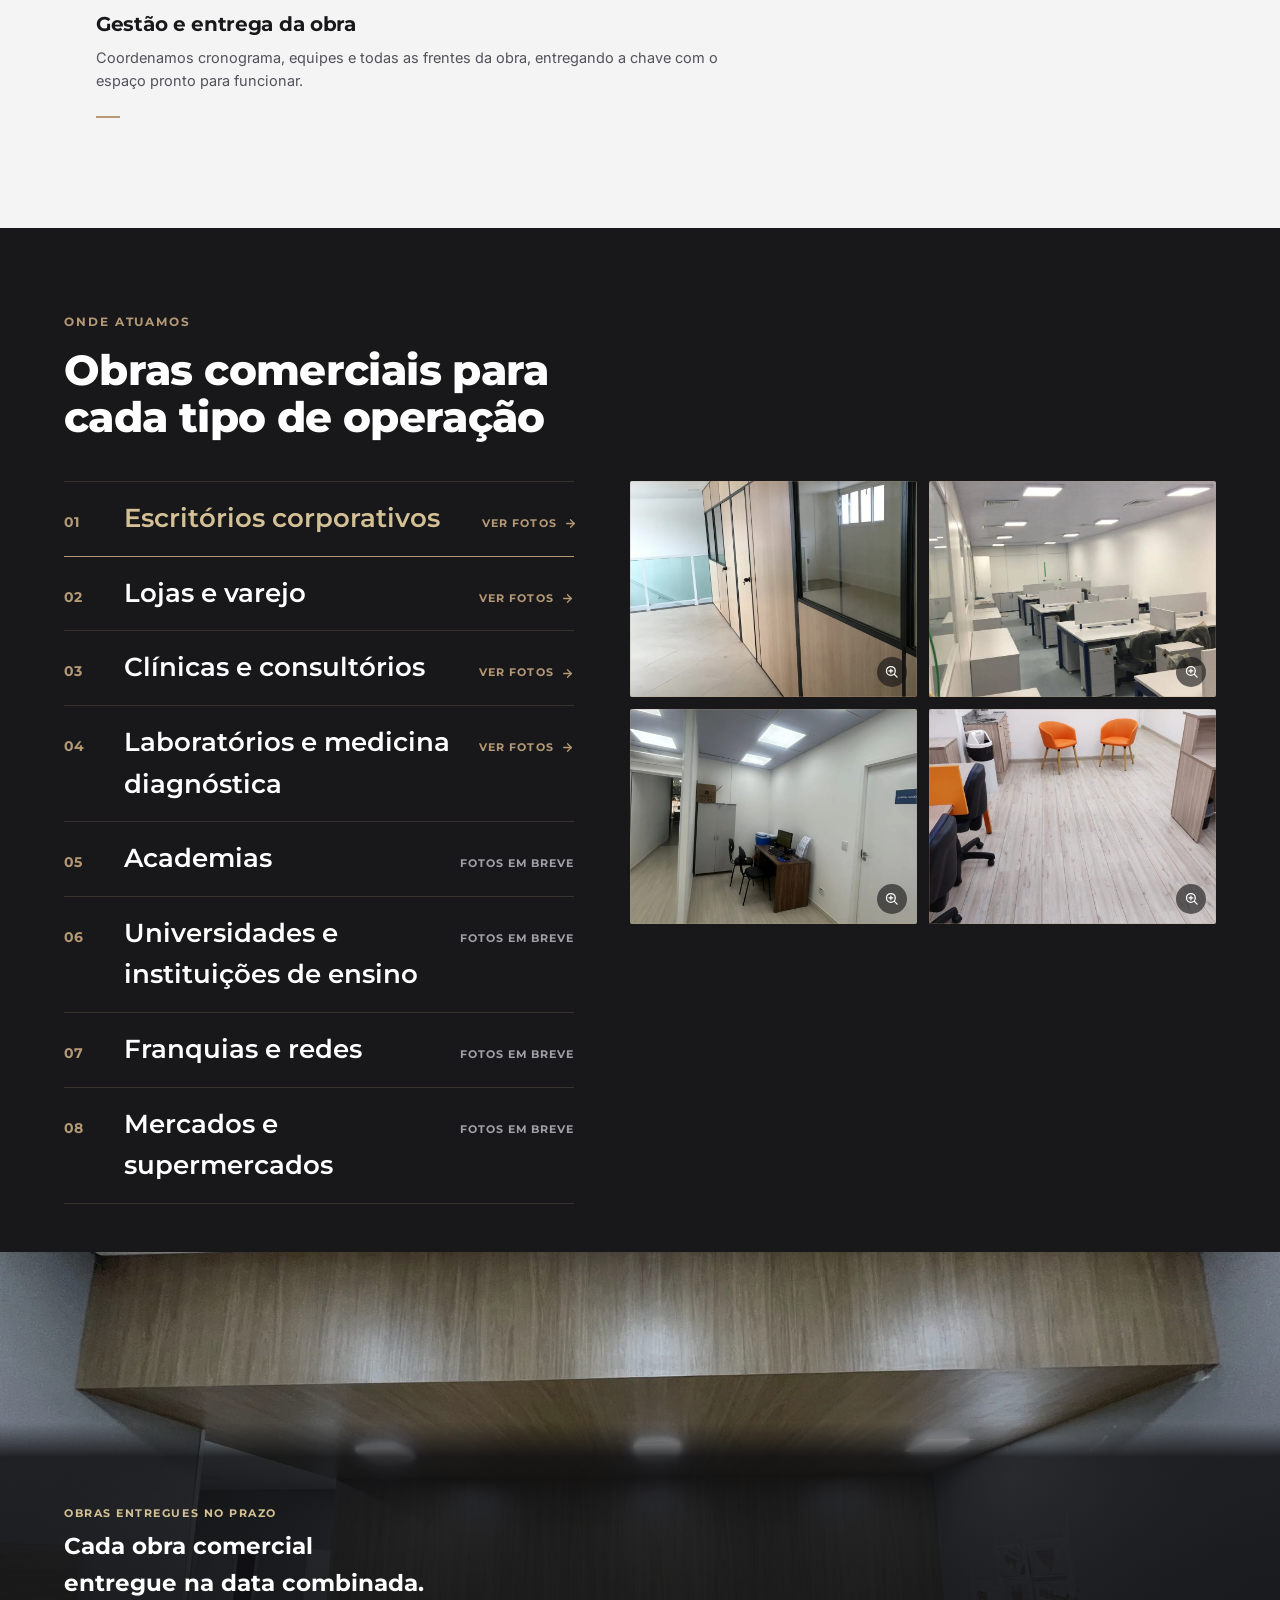
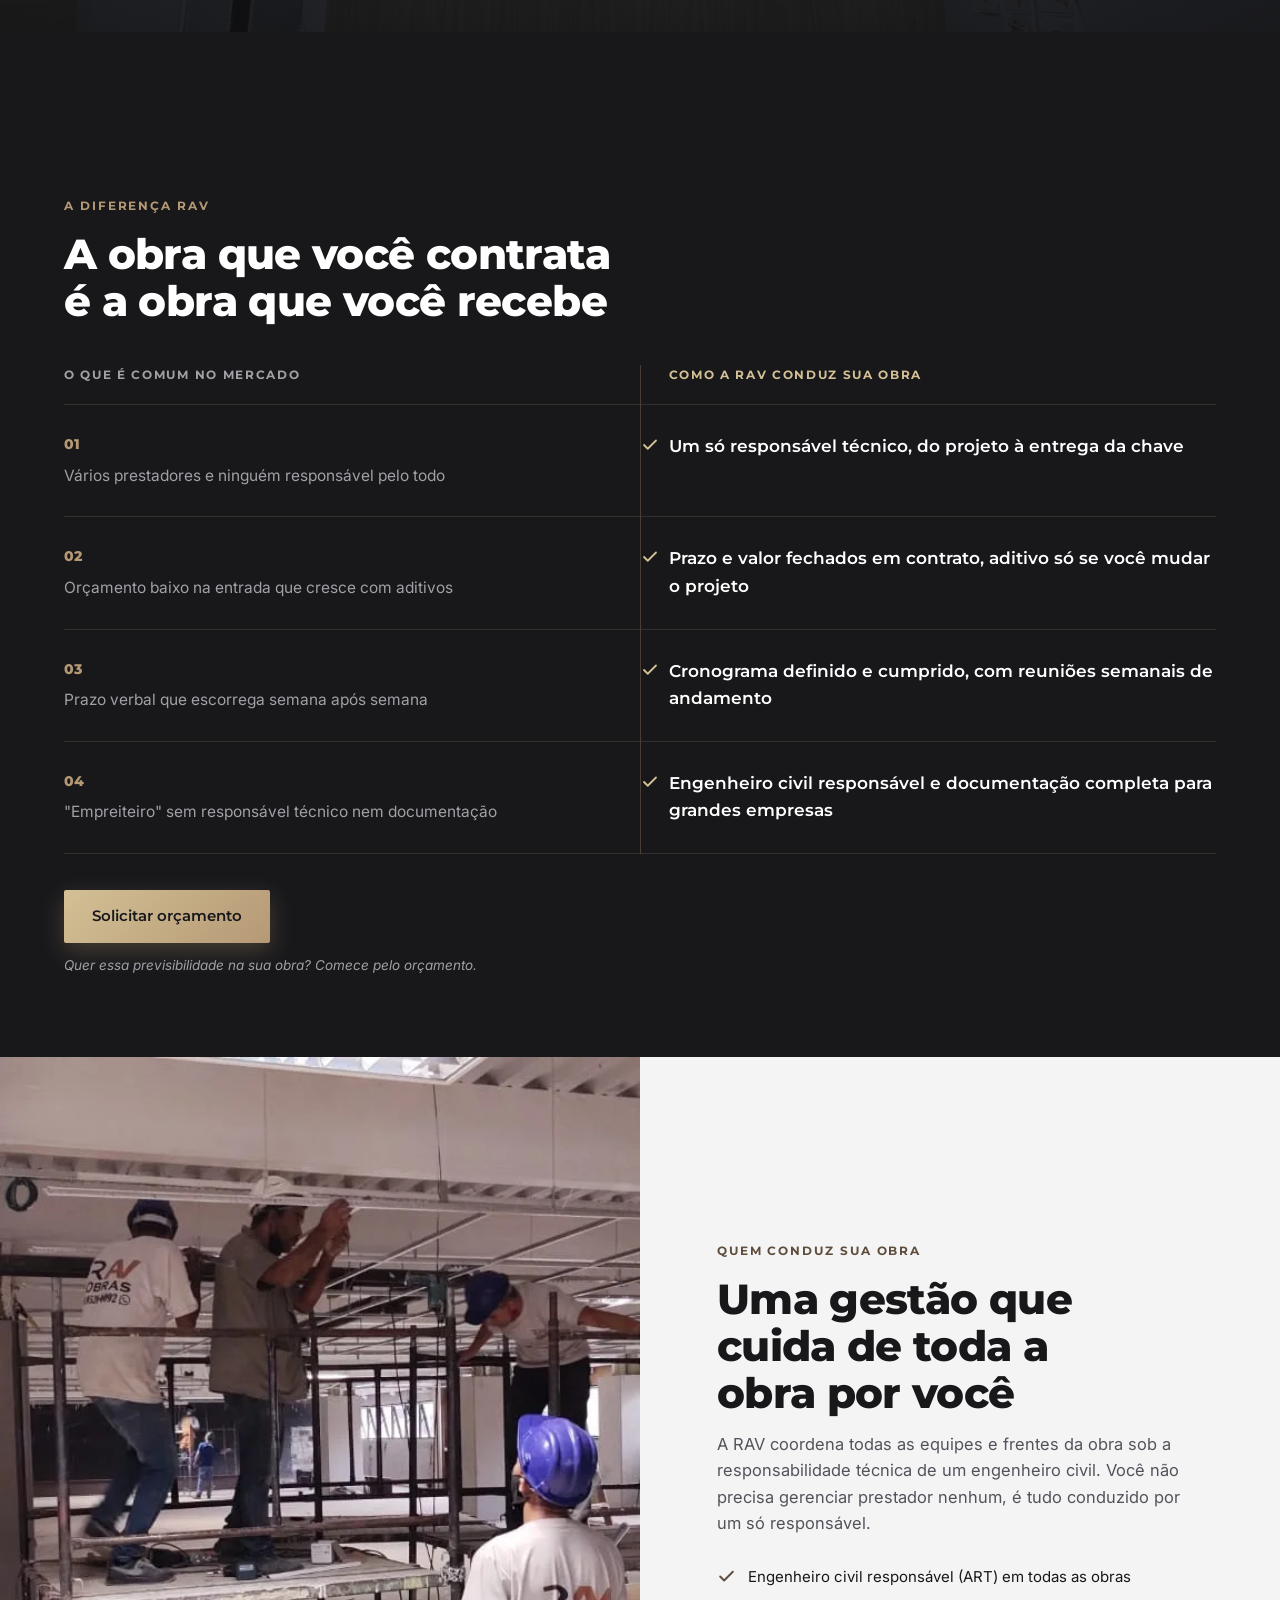
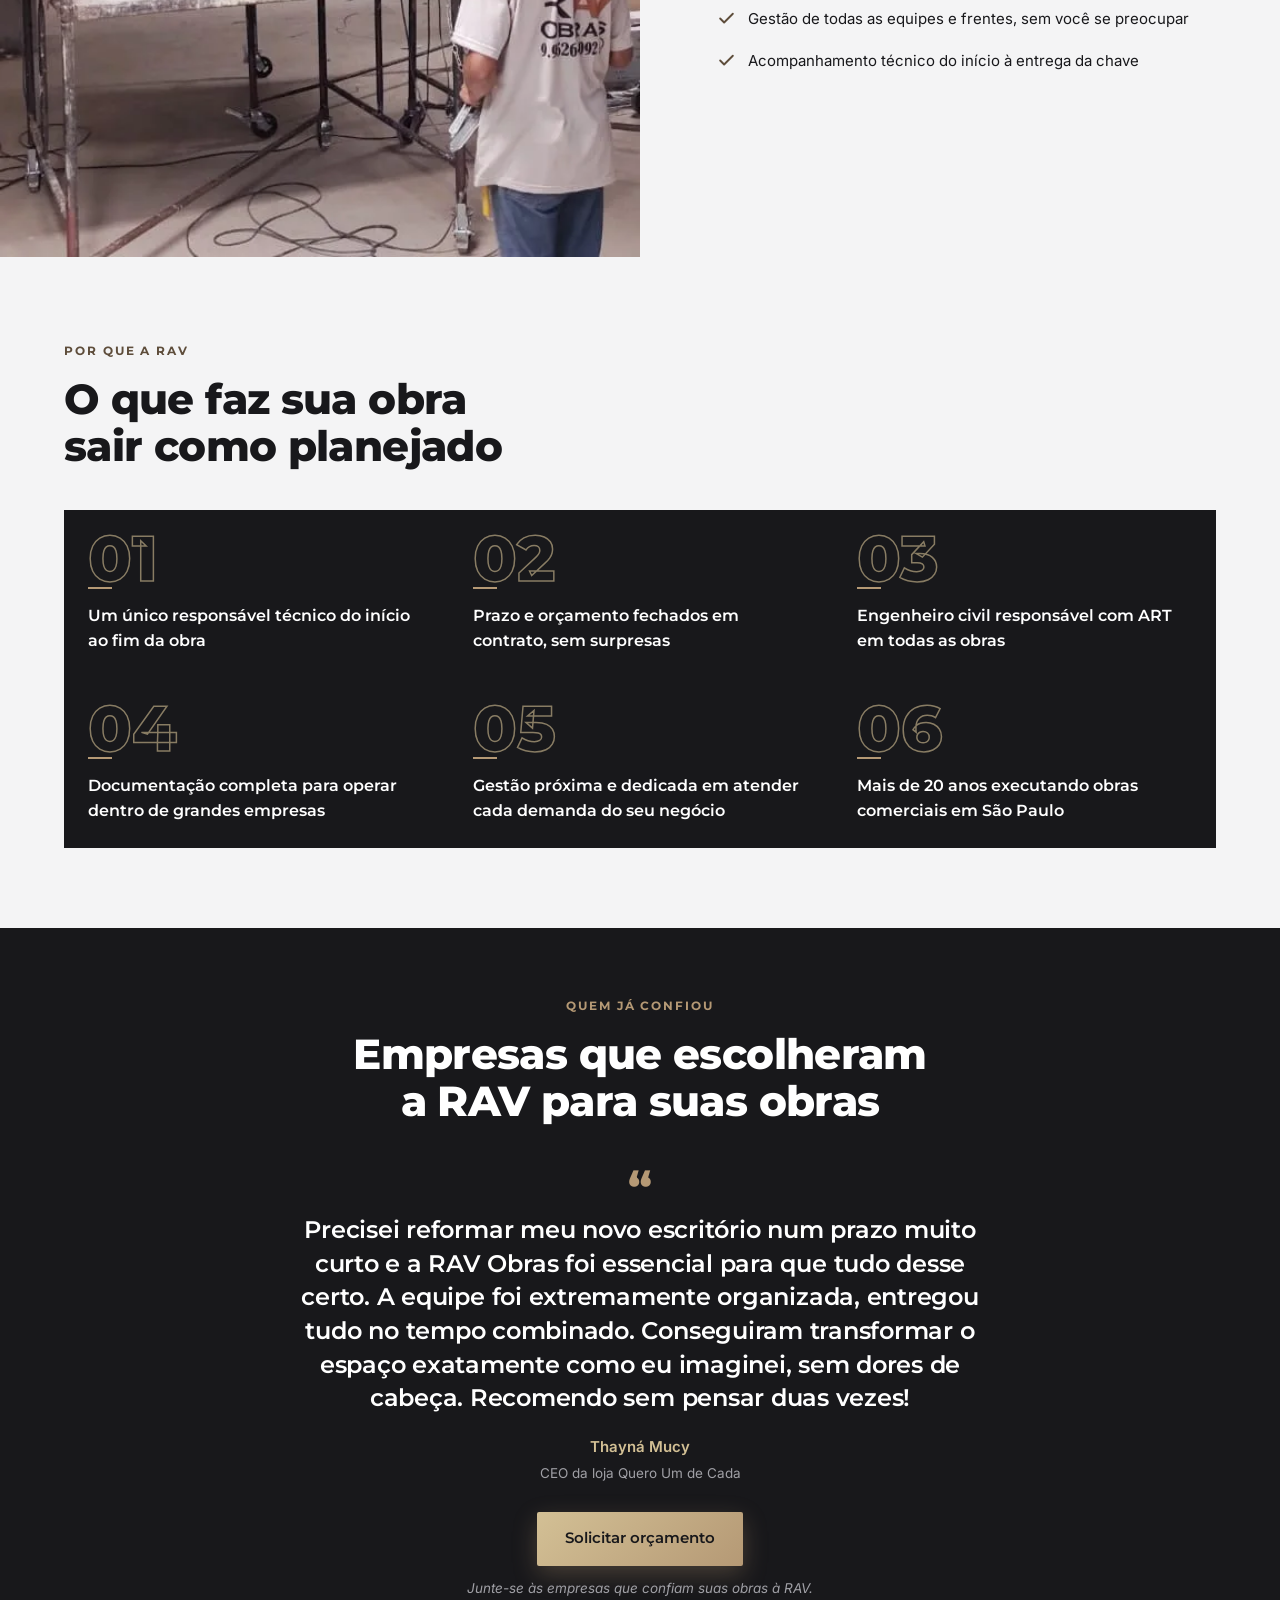
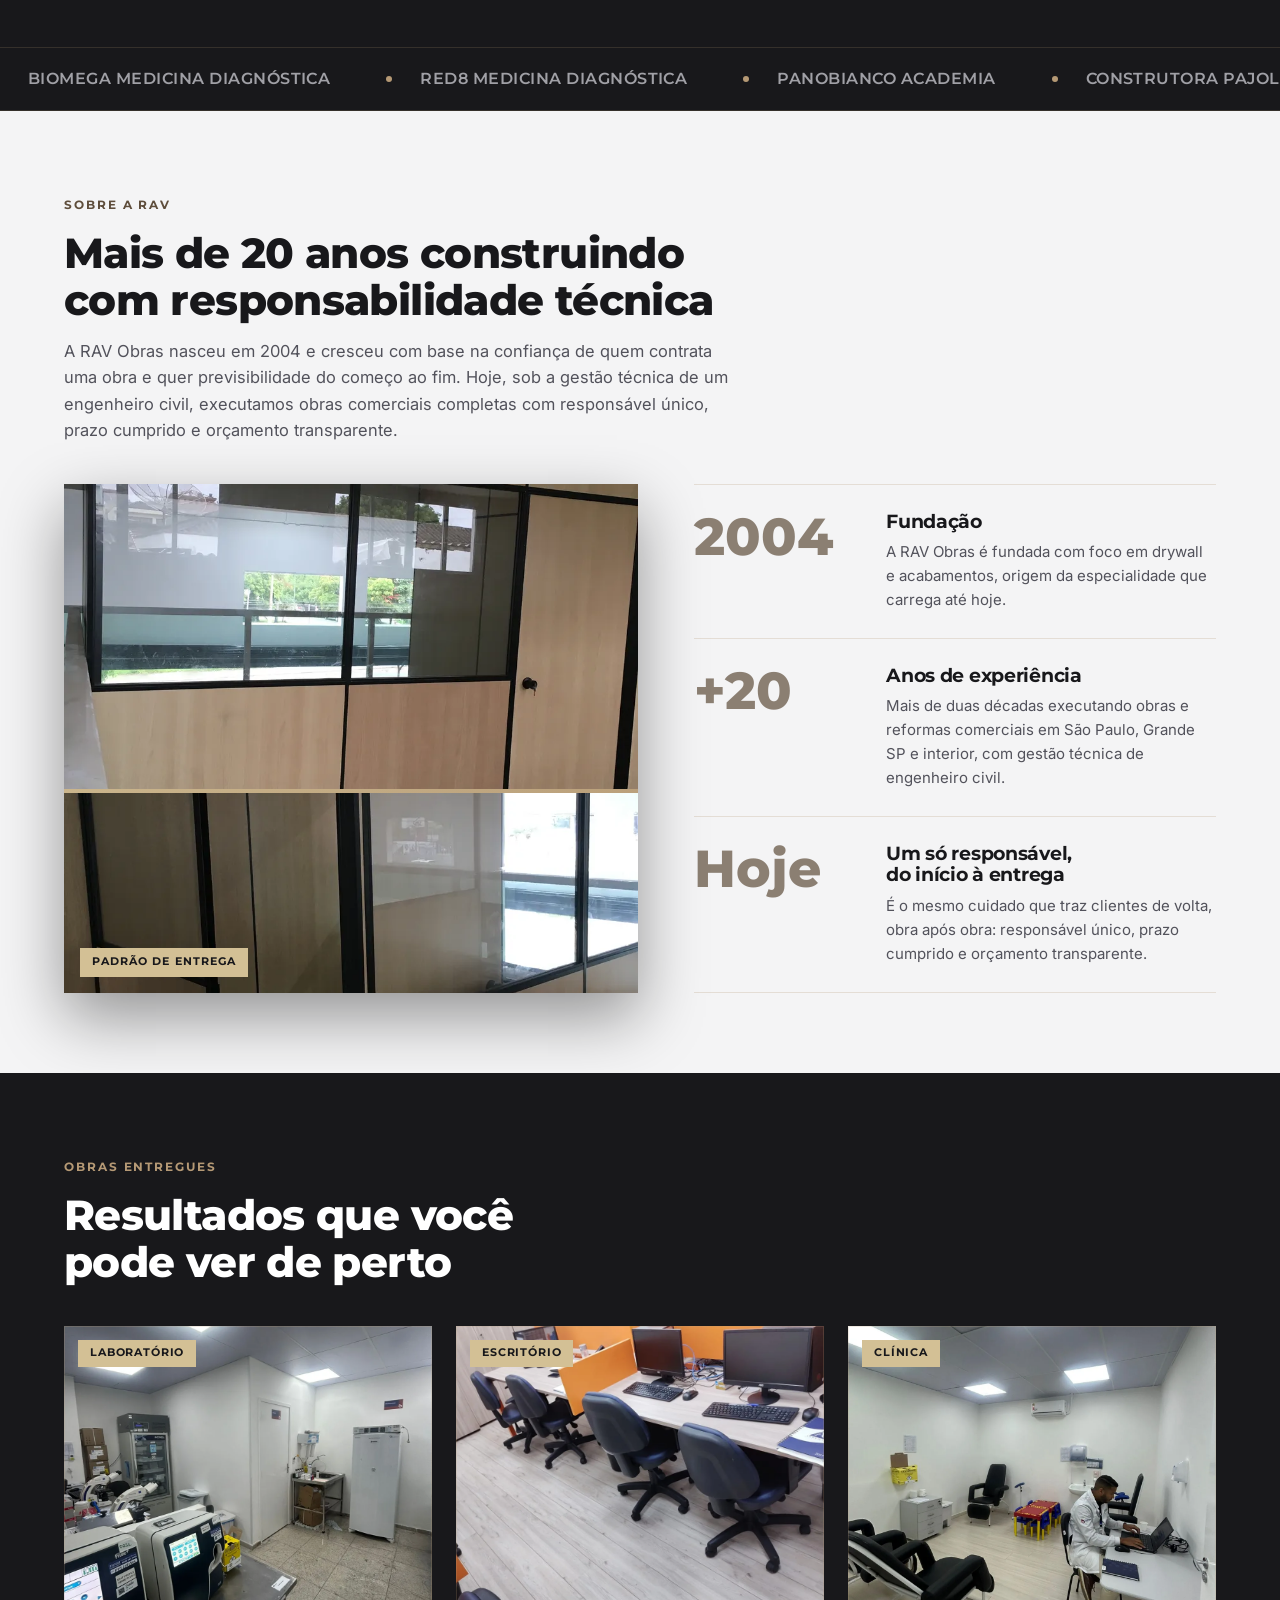
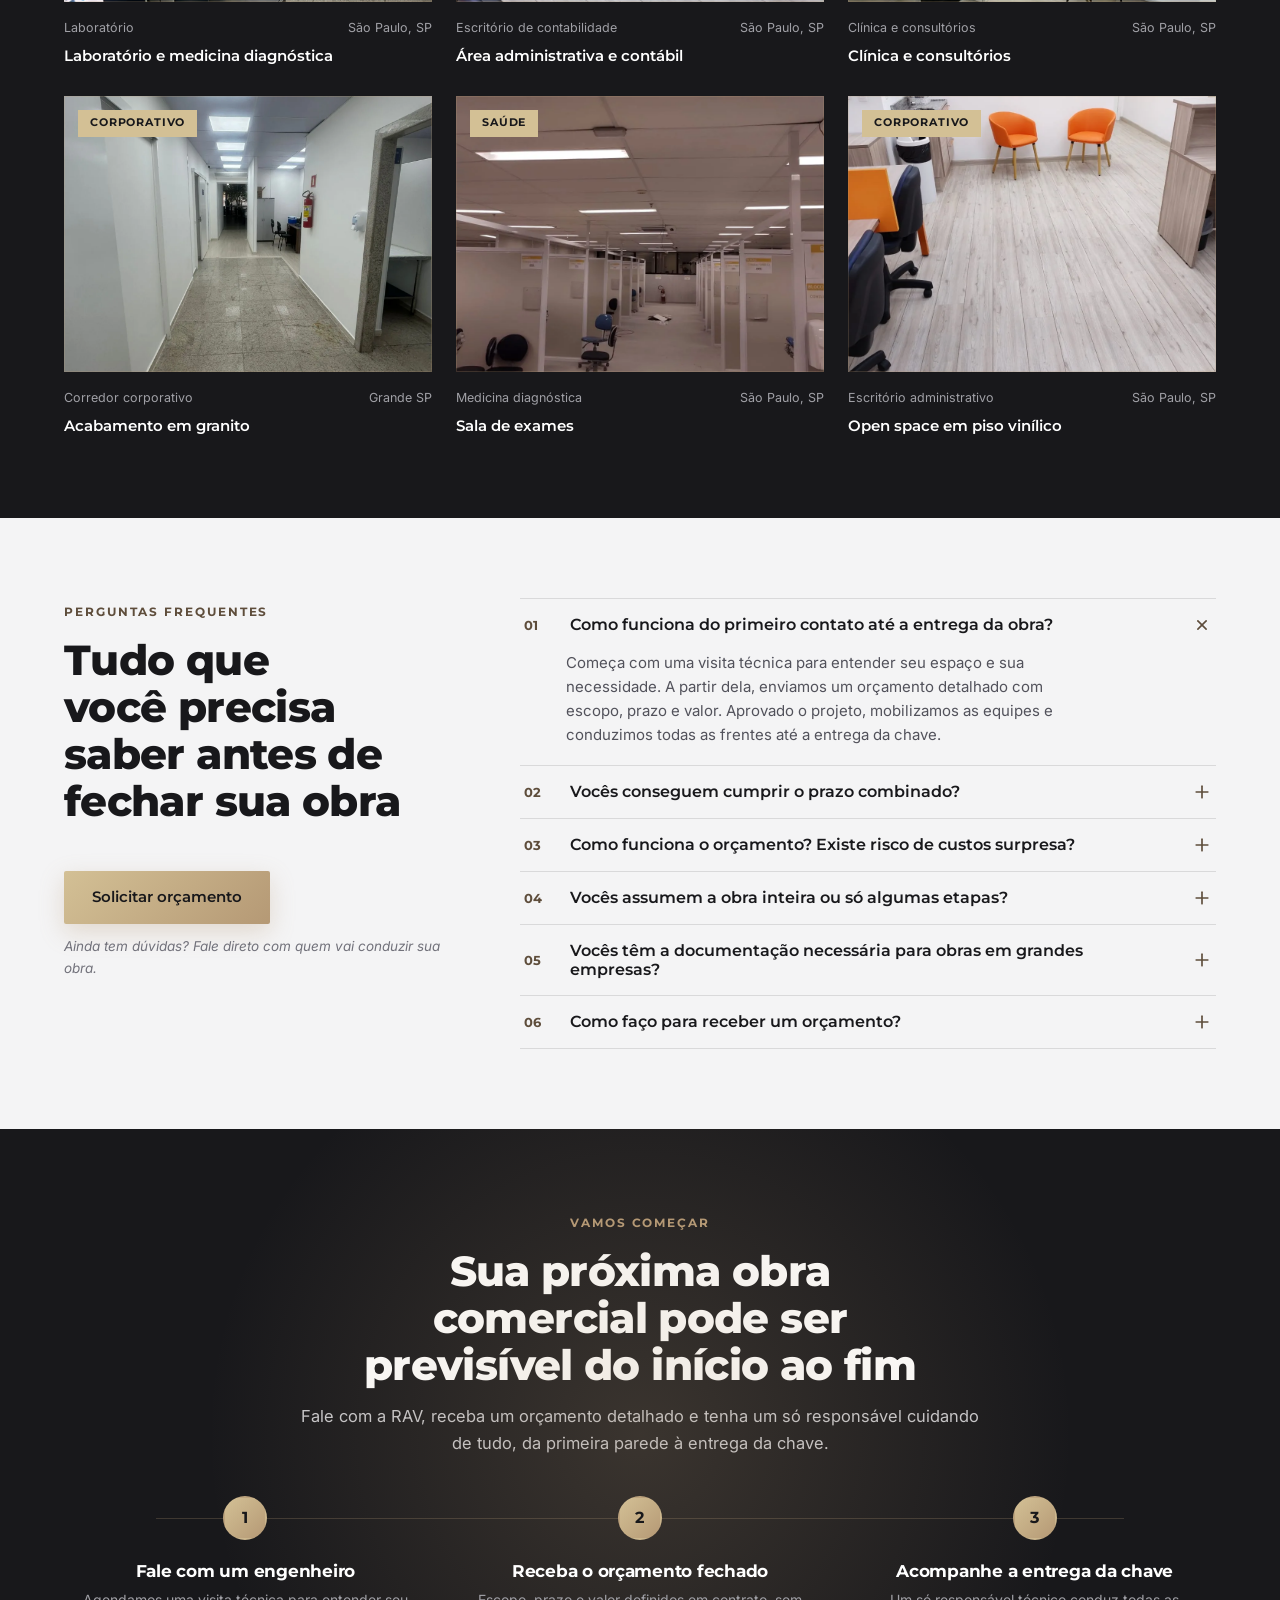
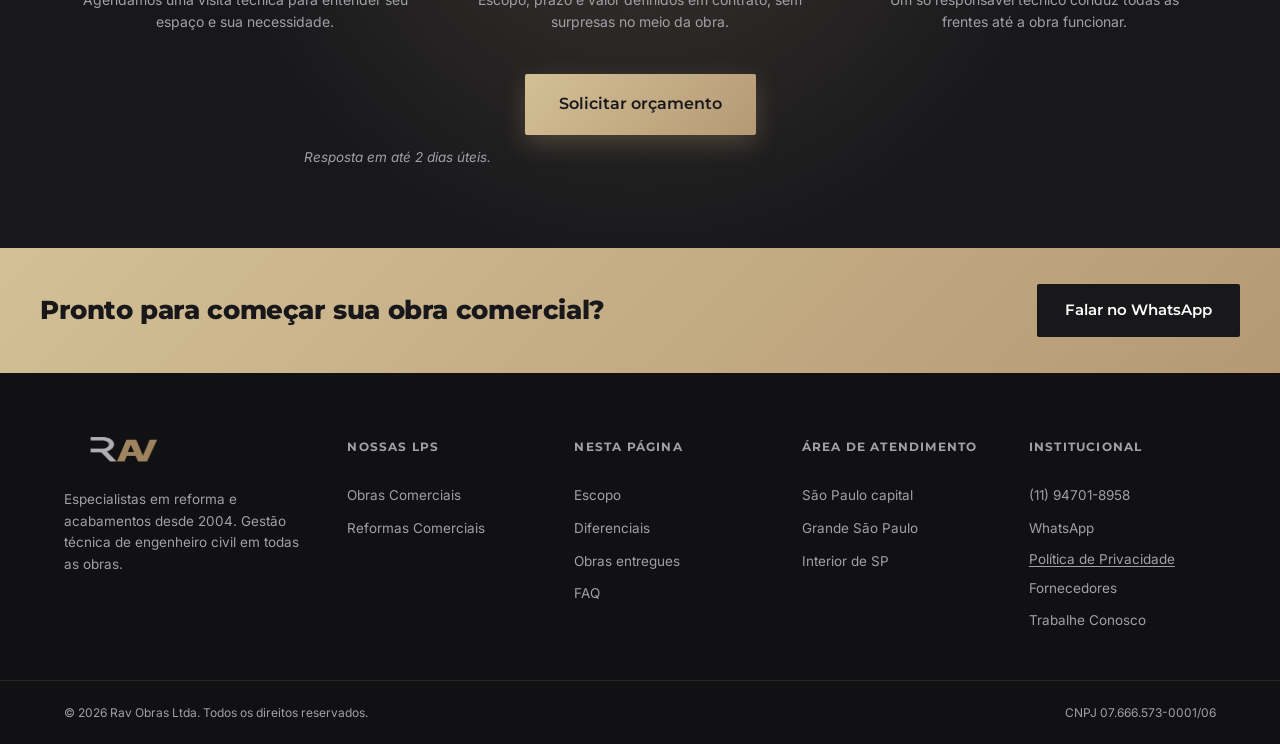
==== commit ba0c97ff: "ajustes" ====
--- a/deploy-obras/index.html
+++ b/deploy-obras/index.html
@@ -10,7 +10,7 @@
 <!-- /BuildV: GTM -->
 <meta charset="UTF-8">
 <meta name="viewport" content="width=device-width, initial-scale=1">
-<title>Obras Comerciais do Projeto à Entrega da Chave — RAV Obras</title>
+<title>Obras Comerciais do Projeto à Entrega da Chave | RAV Obras</title>
 <meta name="description" content="Obra comercial completa com um só responsável técnico: engenheiro civil, prazo e orçamento fechados em contrato. Mais de 20 anos em São Paulo, Grande SP e interior. Solicite seu orçamento.">
 <link rel="canonical" href="https://www.ravobras.com.br/">
 <link rel="icon" href="assets/img/favicon.svg" type="image/svg+xml">
@@ -20,7 +20,7 @@
 <link rel="stylesheet" href="css/styles.css">
 <!-- MERLIN -->
 <style>
-  /* Merlin customization — RAV color palette */
+  /* Merlin customization - RAV color palette */
   .merlin-button {
     background-color: #B59975 !important;
     background: linear-gradient(135deg, #D3C095 0%, #B59975 100%) !important;
@@ -121,8 +121,8 @@
     <div class="container rv-hero-inner">
       <div class="rv-hero-content" data-reveal>
         <span class="rv-tag">Obras comerciais em São Paulo e região</span>
-        <h1>Marque a data de inauguração. A gente entrega sua obra comercial no prazo.</h1>
-        <p class="rv-hero-lede">Do projeto à entrega da chave, um engenheiro responsável conduz tudo com prazo e orçamento definidos em contrato — para você inaugurar no dia combinado.</p>
+        <h1>Marque a data de inauguração. Entregamos sua obra comercial no prazo.</h1>
+        <p class="rv-hero-lede">Do projeto à entrega da chave, um engenheiro responsável conduz tudo com prazo e orçamento definidos em contrato, para você inaugurar no dia combinado.</p>
         <div class="rv-hero-actions">
           <a class="btn btn-primary btn-lg" href="https://wa.me/5511947018958?text=Ol%C3%A1%21%20Quero%20um%20or%C3%A7amento%20para%20minha%20obra%20comercial." target="_blank" rel="noopener noreferrer" data-wa-btn="obras">
             Solicitar orçamento
@@ -134,7 +134,7 @@
     </div>
   </section>
 
-  <!-- 2. ESCOPO DE SERVIÇOS — grid numerado assimétrico, fundo claro (respiro) -->
+  <!-- 2. ESCOPO DE SERVIÇOS - grid numerado assimétrico, fundo claro (respiro) -->
   <section class="rv-section rv-light" id="escopo">
     <div class="container">
       <div class="rv-head" data-reveal>
@@ -176,7 +176,7 @@
     </div>
   </section>
 
-  <!-- 3. ONDE ATUAMOS — índice editorial, fundo escuro -->
+  <!-- 3. ONDE ATUAMOS - índice editorial, fundo escuro -->
   <section class="rv-section rv-dark" id="onde-atuamos">
     <div class="container">
       <div class="rv-head" data-reveal>
@@ -184,7 +184,7 @@
         <h2 class="rv-h2">Obras comerciais para cada tipo de operação</h2>
       </div>
       <div class="rv-segments" data-segments>
-        <div class="rv-index-list" aria-label="Segmentos atendidos pela RAV Obras — selecione um para ver fotos">
+        <div class="rv-index-list" aria-label="Segmentos atendidos pela RAV Obras, selecione um para ver fotos">
           <button type="button" class="rv-index-item" data-seg="escritorios" data-reveal aria-current="false">
             <span class="rv-index-item-num">01</span><span class="rv-index-item-label">Escritórios corporativos</span>
             <span class="rv-index-item-cue">Ver fotos <svg viewBox="0 0 24 24" fill="none" stroke="currentColor" stroke-width="2.4" stroke-linecap="round" stroke-linejoin="round" aria-hidden="true"><line x1="5" y1="12" x2="19" y2="12"/><polyline points="12 5 19 12 12 19"/></svg></span>
@@ -226,13 +226,13 @@
       <figcaption class="rv-band-caption">
         <div class="container">
           <span>Obras entregues no prazo</span>
-          <p>Cada obra comercial entregue na data combinada — do primeiro dia de canteiro à chave na sua mão.</p>
+          <p>Cada obra comercial entregue na data combinada.</p>
         </div>
       </figcaption>
     </figure>
   </section>
 
-  <!-- 4. A DIFERENÇA RAV — contraste editorial, fundo escuro -->
+  <!-- 4. A DIFERENÇA RAV - contraste editorial, fundo escuro -->
   <section class="rv-section rv-dark" id="diferenca">
     <div class="container">
       <div class="rv-head" data-reveal>
@@ -272,7 +272,7 @@
     </div>
   </section>
 
-  <!-- 4.5 QUEM CONDUZ SUA OBRA — split imagem+texto, fundo claro -->
+  <!-- 4.5 QUEM CONDUZ SUA OBRA - split imagem+texto, fundo claro -->
   <section class="rv-split rv-light" id="responsavel" aria-labelledby="responsavel-h">
     <div class="rv-split-grid">
       <div class="rv-split-media" data-reveal>
@@ -281,7 +281,7 @@
       <div class="rv-split-text" data-reveal>
         <span class="rv-tag">Quem conduz sua obra</span>
         <h2 class="rv-h2" id="responsavel-h">Uma gestão que cuida de toda a obra por você</h2>
-        <p class="rv-lede">A RAV coordena todas as equipes e frentes da obra sob a responsabilidade técnica de um engenheiro civil — você não precisa gerenciar prestador nenhum, é tudo conduzido por um só responsável.</p>
+        <p class="rv-lede">A RAV coordena todas as equipes e frentes da obra sob a responsabilidade técnica de um engenheiro civil. Você não precisa gerenciar prestador nenhum, é tudo conduzido por um só responsável.</p>
         <ul class="rv-split-list">
           <li><svg viewBox="0 0 24 24" fill="none" stroke="currentColor" stroke-width="2.4" stroke-linecap="round" stroke-linejoin="round" aria-hidden="true"><polyline points="20 6 9 17 4 12"/></svg><span>Engenheiro civil responsável (ART) em todas as obras</span></li>
           <li><svg viewBox="0 0 24 24" fill="none" stroke="currentColor" stroke-width="2.4" stroke-linecap="round" stroke-linejoin="round" aria-hidden="true"><polyline points="20 6 9 17 4 12"/></svg><span>Gestão de todas as equipes e frentes, sem você se preocupar</span></li>
@@ -291,7 +291,7 @@
     </div>
   </section>
 
-  <!-- 5. POR QUE A RAV — grid numerado com números vazados (stroke), fundo claro -->
+  <!-- 5. POR QUE A RAV - grid numerado com números vazados (stroke), fundo claro -->
   <section class="rv-section rv-light" id="por-que">
     <div class="container">
       <div class="rv-head" data-reveal>
@@ -317,7 +317,7 @@
         </div>
         <div class="rv-stroke-item" data-reveal>
           <span class="rv-stroke-num" aria-hidden="true">05</span>
-          <p>Gestão próxima e empenhada em atender cada demanda do seu negócio</p>
+          <p>Gestão próxima e dedicada em atender cada demanda do seu negócio</p>
         </div>
         <div class="rv-stroke-item" data-reveal>
           <span class="rv-stroke-num" aria-hidden="true">06</span>
@@ -327,7 +327,7 @@
     </div>
   </section>
 
-  <!-- 6. QUEM JÁ CONFIOU — marquee de clientes + citação full-bleed, fundo escuro -->
+  <!-- 6. QUEM JÁ CONFIOU - marquee de clientes + citação full-bleed, fundo escuro -->
   <section class="rv-section rv-dark" id="confianca" style="padding-bottom:0">
     <div class="container">
       <div class="rv-head rv-center" data-reveal>
@@ -356,7 +356,7 @@
         <span class="rv-marquee-item"><span>Europa Purificadores de Água</span><svg viewBox="0 0 6 6" fill="currentColor" aria-hidden="true"><circle cx="3" cy="3" r="3"/></svg></span>
         <span class="rv-marquee-item"><span>Uninove</span><svg viewBox="0 0 6 6" fill="currentColor" aria-hidden="true"><circle cx="3" cy="3" r="3"/></svg></span>
         <span class="rv-marquee-item"><span>Quero Um de Cada</span><svg viewBox="0 0 6 6" fill="currentColor" aria-hidden="true"><circle cx="3" cy="3" r="3"/></svg></span>
-        <!-- cópia duplicada para o loop contínuo (aria-hidden — mesma lista, sem conteúdo novo) -->
+        <!-- cópia duplicada para o loop contínuo (aria-hidden - mesma lista, sem conteúdo novo) -->
         <span class="rv-marquee-item" aria-hidden="true"><span>Biomega Medicina Diagnóstica</span><svg viewBox="0 0 6 6" fill="currentColor"><circle cx="3" cy="3" r="3"/></svg></span>
         <span class="rv-marquee-item" aria-hidden="true"><span>Red8 Medicina Diagnóstica</span><svg viewBox="0 0 6 6" fill="currentColor"><circle cx="3" cy="3" r="3"/></svg></span>
         <span class="rv-marquee-item" aria-hidden="true"><span>Panobianco Academia</span><svg viewBox="0 0 6 6" fill="currentColor"><circle cx="3" cy="3" r="3"/></svg></span>
@@ -368,7 +368,7 @@
     </div>
   </section>
 
-  <!-- 7. SOBRE A RAV — timeline vertical, ano como coluna própria, fundo claro -->
+  <!-- 7. SOBRE A RAV - timeline vertical, ano como coluna própria, fundo claro -->
   <section class="rv-section rv-light" id="sobre">
     <div class="container">
       <div class="rv-head" data-reveal>
@@ -379,10 +379,10 @@
       <div class="rv-about-grid">
         <div class="rv-diptych" data-reveal>
           <div class="rv-diptych-a">
-            <img src="assets/img/sobre-obras-a.webp" alt="Obra comercial em execução, coordenada pela gestão técnica da RAV" loading="lazy" width="1280" height="720">
+            <img src="assets/img/sobre-obras-a.webp" alt="Escritório comercial finalizado com divisórias de vidro e marcenaria, entregue pela RAV" loading="lazy" width="900" height="1200">
           </div>
           <div class="rv-diptych-b">
-            <img src="assets/img/sobre-obras-b.webp" alt="Recepção comercial finalizada com parede de tijolo e iluminação de destaque" loading="lazy" width="825" height="1100">
+            <img src="assets/img/sobre-obras-b.webp" alt="Sala corporativa finalizada com divisórias de vidro e madeira, entregue pela RAV" loading="lazy" width="900" height="1200">
             <span class="rv-diptych-tag">Padrão de entrega</span>
           </div>
         </div>
@@ -413,7 +413,7 @@
     </div>
   </section>
 
-  <!-- 8. OBRAS ENTREGUES — grid de casos, legenda editorial abaixo, fundo escuro -->
+  <!-- 8. OBRAS ENTREGUES - grid de casos, legenda editorial abaixo, fundo escuro -->
   <section class="rv-section rv-dark" id="portfolio">
     <div class="container">
       <div class="rv-head" data-reveal>
@@ -473,7 +473,7 @@
     </div>
   </section>
 
-  <!-- 9. PERGUNTAS FREQUENTES — layout assimétrico, fundo claro -->
+  <!-- 9. PERGUNTAS FREQUENTES - layout assimétrico, fundo claro -->
   <section class="rv-section rv-light" id="faq">
     <div class="container">
       <div class="rv-faq-layout">
@@ -553,7 +553,7 @@
     </div>
   </section>
 
-  <!-- 10. CTA FINAL — passos horizontais + glow radial, fundo escuro -->
+  <!-- 10. CTA FINAL - passos horizontais + glow radial, fundo escuro -->
   <section class="rv-section rv-dark rv-cta-glow" id="contato">
     <div class="container">
       <div class="rv-head rv-center" data-reveal>
--- a/deploy-obras/css/styles.css
+++ b/deploy-obras/css/styles.css
@@ -110,13 +110,13 @@
 
 /* Seções — a base agora é ESCURA (era clara na proposta anterior); o claro
    fica reservado a pausas pontuais. */
-.rv-section{padding:120px 0;position:relative}
+.rv-section{padding:80px 0;position:relative}
 .rv-dark{background:var(--color-dark);color:#fff}
 .rv-light{background:var(--color-light);color:var(--dark-900)}
 .rv-dark .rv-lede{color:var(--dark-200)}
 .rv-light .rv-lede{color:var(--dark-500)}
 
-.rv-head{max-width:680px;margin-bottom:64px}
+.rv-head{max-width:680px;margin-bottom:40px}
 .rv-head.rv-center{margin-left:auto;margin-right:auto;text-align:center}
 .rv-lede{font-family:var(--font-body);font-size:16.5px}
 
@@ -126,13 +126,13 @@
   display:inline-flex;align-items:center;gap:12px;
   font-family:var(--font-display);font-size:12px;font-weight:700;
   letter-spacing:.16em;text-transform:uppercase;color:var(--color-gold);
-  margin-bottom:22px;
+  margin-bottom:16px;
 }
 .rv-light .rv-tag{color:var(--gold-ink)}
 .rv-head.rv-center .rv-tag{justify-content:center}
 
-.rv-h2{font-size:clamp(30px,4vw,46px);font-weight:800;margin-bottom:18px}
-.rv-cta-row{margin-top:52px;display:flex;flex-direction:column;align-items:flex-start;gap:12px}
+.rv-h2{font-size:clamp(28px,3.6vw,42px);font-weight:800;margin-bottom:14px}
+.rv-cta-row{margin-top:36px;display:flex;flex-direction:column;align-items:flex-start;gap:12px}
 .rv-head.rv-center + .rv-cta-row,
 .rv-cta-row.rv-center{align-items:center;margin-left:auto;margin-right:auto;text-align:center}
 .rv-micro{font-family:var(--font-body);font-size:13.5px;color:var(--dark-400);font-style:italic}
@@ -240,12 +240,15 @@
    qualquer posição plausível do topo do texto (~25-29% da altura do hero
    nas duas LPs) — só o topo (~12%) fica mais claro para respirar a foto. */
 .rv-hero-overlay{background:linear-gradient(180deg,rgba(17,17,19,.10) 0%,rgba(17,17,19,.50) 12%,rgba(17,17,19,.88) 25%,rgba(17,17,19,.94) 100%)}
-.rv-hero-inner{position:relative;z-index:1;padding:calc(var(--header-h) + 64px) 24px 80px;width:100%}
-.rv-hero-content{max-width:840px}
+.rv-hero-inner{position:relative;z-index:1;padding:calc(var(--header-h) + 40px) 24px 64px;width:100%}
+.rv-hero-content{max-width:940px}
 .rv-hero-content .rv-tag{color:var(--color-gold-light)}
-.rv-hero h1{font-size:clamp(36px,5.6vw,68px);font-weight:800;letter-spacing:-.02em;margin-bottom:24px;color:#fff}
-.rv-hero-lede{font-family:var(--font-body);font-size:18px;color:var(--dark-100);margin-bottom:36px;max-width:54ch}
-.rv-hero-bullets{margin-bottom:36px;display:flex;flex-direction:column;gap:14px}
+/* clamp reduzido (68->50px) + coluna mais larga (840->940px): o cliente
+   reclamou que os H1 quebravam em linhas demais; assim caem em 2-3 linhas
+   equilibradas (text-wrap:balance já ativo em h1). */
+.rv-hero h1{font-size:clamp(32px,4.6vw,50px);font-weight:800;letter-spacing:-.02em;margin-bottom:18px;color:#fff}
+.rv-hero-lede{font-family:var(--font-body);font-size:18px;color:var(--dark-100);margin-bottom:28px;max-width:54ch}
+.rv-hero-bullets{margin-bottom:28px;display:flex;flex-direction:column;gap:12px}
 .rv-hero-bullets li{font-family:var(--font-body);display:flex;gap:10px;font-size:16px;color:var(--dark-100);align-items:flex-start}
 .rv-hero-bullets svg{width:19px;height:19px;flex-shrink:0;margin-top:2px;color:var(--color-gold-light)}
 .rv-hero-actions{margin-bottom:20px}
@@ -266,7 +269,7 @@
 .rv-marquee{display:flex;width:max-content;animation:rv-marquee 34s linear infinite}
 .rv-marquee:hover{animation-play-state:paused}
 .rv-marquee-item{
-  display:flex;align-items:center;gap:28px;padding:22px 0;flex-shrink:0;
+  display:flex;align-items:center;gap:28px;padding:18px 0;flex-shrink:0;
 }
 .rv-marquee-item span{
   font-family:var(--font-display);font-weight:600;font-size:16px;letter-spacing:.03em;
@@ -279,7 +282,7 @@
 /* ============ GRID NUMERADO ASSIMÉTRICO (Escopo / Por que a RAV) ======== */
 .rv-num-grid{display:grid;grid-template-columns:repeat(3,1fr);gap:1px;background:rgba(181,153,117,.18)}
 .rv-light .rv-num-grid{background:rgba(24,24,27,.08)}
-.rv-num-item{background:inherit;padding:40px 36px;position:relative;display:flex;flex-direction:column}
+.rv-num-item{background:inherit;padding:30px 32px;position:relative;display:flex;flex-direction:column}
 .rv-dark .rv-num-item{background:var(--color-dark)}
 .rv-light .rv-num-item{background:var(--color-light)}
 .rv-num-item--wide{grid-column:span 2}
@@ -304,7 +307,7 @@
 
 /* Variante "stroke" (números vazados) para "Por que a RAV" */
 .rv-stroke-grid{display:grid;grid-template-columns:repeat(3,1fr);gap:2px}
-.rv-stroke-item{padding:32px 28px 28px;position:relative;overflow:hidden;min-height:200px;display:flex;flex-direction:column;justify-content:flex-end}
+.rv-stroke-item{padding:26px 24px 24px;position:relative;overflow:hidden;min-height:168px;display:flex;flex-direction:column;justify-content:flex-end}
 .rv-stroke-num{
   position:absolute;top:16px;left:24px;font-family:var(--font-display);font-weight:800;
   font-size:64px;line-height:1;color:rgba(181,153,117,.34);z-index:0;
@@ -328,7 +331,7 @@
 /* ============ ÍNDICE EDITORIAL (Onde atuamos / reformamos) ============= */
 .rv-index-list{border-top:1px solid rgba(181,153,117,.2)}
 .rv-index-item{
-  display:flex;align-items:baseline;gap:24px;padding:22px 0;
+  display:flex;align-items:baseline;gap:24px;padding:16px 0;
   border-bottom:1px solid rgba(181,153,117,.2);position:relative;
 }
 .rv-index-item-num{font-family:var(--font-display);font-size:14px;font-weight:700;color:var(--color-gold);width:36px;flex-shrink:0}
@@ -435,7 +438,7 @@
 }
 
 /* ============ CITAÇÃO FULL-BLEED (depoimento) =========================== */
-#confianca{padding-top:84px}
+#confianca{padding-top:64px}
 .rv-quote{max-width:720px;margin:0 auto;text-align:center;position:relative}
 .rv-quote-mark{font-family:var(--font-display);font-size:44px;font-weight:800;color:var(--color-gold);line-height:1;margin-bottom:4px;display:block}
 .rv-quote p{
@@ -450,7 +453,7 @@
 .rv-timeline{display:flex;flex-direction:column}
 .rv-timeline-row{
   display:grid;grid-template-columns:160px 1fr;gap:32px;
-  padding:36px 0;border-top:1px solid rgba(181,153,117,.25);align-items:flex-start;
+  padding:26px 0;border-top:1px solid rgba(181,153,117,.25);align-items:flex-start;
 }
 .rv-timeline-row:last-child{border-bottom:1px solid rgba(181,153,117,.25)}
 /* O ano é conteúdo real (não decorativo), então precisa de 3:1 (é "texto
@@ -478,7 +481,7 @@
    ========================================================================== */
 
 /* ---- Faixa de imagem fullwidth (dentro de "Onde atuamos/reformamos") --- */
-.rv-band{position:relative;width:100%;height:clamp(220px,32vw,380px);overflow:hidden;margin-top:64px}
+.rv-band{position:relative;width:100%;height:clamp(220px,32vw,380px);overflow:hidden;margin-top:48px}
 .rv-band img{width:100%;height:100%;object-fit:cover;display:block}
 /* O piso seguro precisa começar a uma distância FIXA em px do rodapé (não a
    uma % da altura da faixa) — numa faixa curta (220px no clamp mínimo), um
@@ -498,7 +501,7 @@
 .rv-split-grid{display:grid;grid-template-columns:1fr 1fr;min-height:540px}
 .rv-split-media{position:relative;overflow:hidden;background:var(--dark-800)}
 .rv-split-media img{width:100%;height:100%;object-fit:cover;display:block}
-.rv-split-text{display:flex;flex-direction:column;justify-content:center;padding:72px clamp(28px,6vw,88px)}
+.rv-split-text{display:flex;flex-direction:column;justify-content:center;padding:52px clamp(28px,6vw,80px)}
 .rv-split-text .rv-lede{margin-bottom:0}
 .rv-split-list{margin-top:28px;display:flex;flex-direction:column;gap:18px}
 .rv-split-list li{display:flex;gap:12px;align-items:flex-start;font-family:var(--font-body);font-size:15px}
@@ -627,7 +630,7 @@
 .rv-faq-list{border-top:1px solid rgba(24,24,27,.12)}
 .rv-faq-item{border-bottom:1px solid rgba(24,24,27,.12)}
 .rv-faq-q{
-  width:100%;display:flex;align-items:center;gap:20px;padding:22px 4px;
+  width:100%;display:flex;align-items:center;gap:20px;padding:16px 4px;
   text-align:left;font-family:var(--font-display);font-size:16px;font-weight:600;color:var(--color-dark);
   transition:color var(--t-fast);
 }
@@ -637,7 +640,7 @@
 .rv-faq-q-icon{width:20px;height:20px;flex-shrink:0;color:var(--gold-ink);transition:transform var(--t-base)}
 .rv-faq-item[data-open="true"] .rv-faq-q-icon{transform:rotate(45deg)}
 .rv-faq-a{max-height:0;overflow:hidden;transition:max-height .4s var(--ease-house)}
-.rv-faq-a p{font-family:var(--font-body);padding:0 4px 24px 46px;color:var(--dark-500);font-size:15px;max-width:62ch}
+.rv-faq-a p{font-family:var(--font-body);padding:0 4px 18px 46px;color:var(--dark-500);font-size:15px;max-width:62ch}
 @media (max-width:800px){.rv-faq-layout{grid-template-columns:1fr;gap:32px}}
 
 /* ============ CTA FINAL — passos horizontais + glow radial ============== */
@@ -663,7 +666,7 @@
 .rv-steps-row.is-in .rv-step-dot{background:var(--gradient-gold);border-color:transparent;color:var(--color-dark)}
 .rv-step h3{font-size:17px;font-weight:700;margin-bottom:8px;color:#fff}
 .rv-step p{font-family:var(--font-body);font-size:14px;color:var(--dark-300)}
-.rv-cta-actions{margin-top:56px;text-align:center;position:relative;z-index:1}
+.rv-cta-actions{margin-top:40px;text-align:center;position:relative;z-index:1}
 .rv-cta-actions .btn{margin-bottom:12px}
 .rv-cta-actions p{font-family:var(--font-body);color:var(--dark-300);font-size:13.5px;font-style:italic}
 @media (max-width:700px){
@@ -682,7 +685,7 @@
 
 /* ============ FOOTER — colunas densas, coluna própria de área de atendimento */
 .rv-footer{background:var(--color-dark-2);color:var(--dark-300)}
-.rv-footer-inner{display:grid;grid-template-columns:1.3fr 1fr 1fr 1fr 1fr;gap:40px;padding:88px 24px 56px}
+.rv-footer-inner{display:grid;grid-template-columns:1.3fr 1fr 1fr 1fr 1fr;gap:40px;padding:64px 24px 48px}
 .rv-footer-brand img{height:32px;margin-bottom:20px}
 .rv-footer-brand p{font-family:var(--font-body);font-size:13.5px;color:var(--dark-300);margin-bottom:24px;max-width:32ch;line-height:1.6}
 .rv-footer-title{font-family:var(--font-display);font-size:12px;text-transform:uppercase;letter-spacing:.1em;color:var(--dark-300);margin-bottom:18px;font-weight:700}
@@ -703,12 +706,12 @@
 
 /* ============ RESPONSIVO GERAL DE SEÇÃO ============ */
 @media (max-width:900px){
-  .rv-section{padding:88px 0}
-  .rv-head{margin-bottom:48px}
+  .rv-section{padding:60px 0}
+  .rv-head{margin-bottom:32px}
 }
 @media (max-width:560px){
-  .rv-section{padding:64px 0}
-  .rv-h2{font-size:28px}
+  .rv-section{padding:48px 0}
+  .rv-h2{font-size:26px}
 }
 
 /* ============ LINK-BOTÃO (footer, abre modais) ============ */
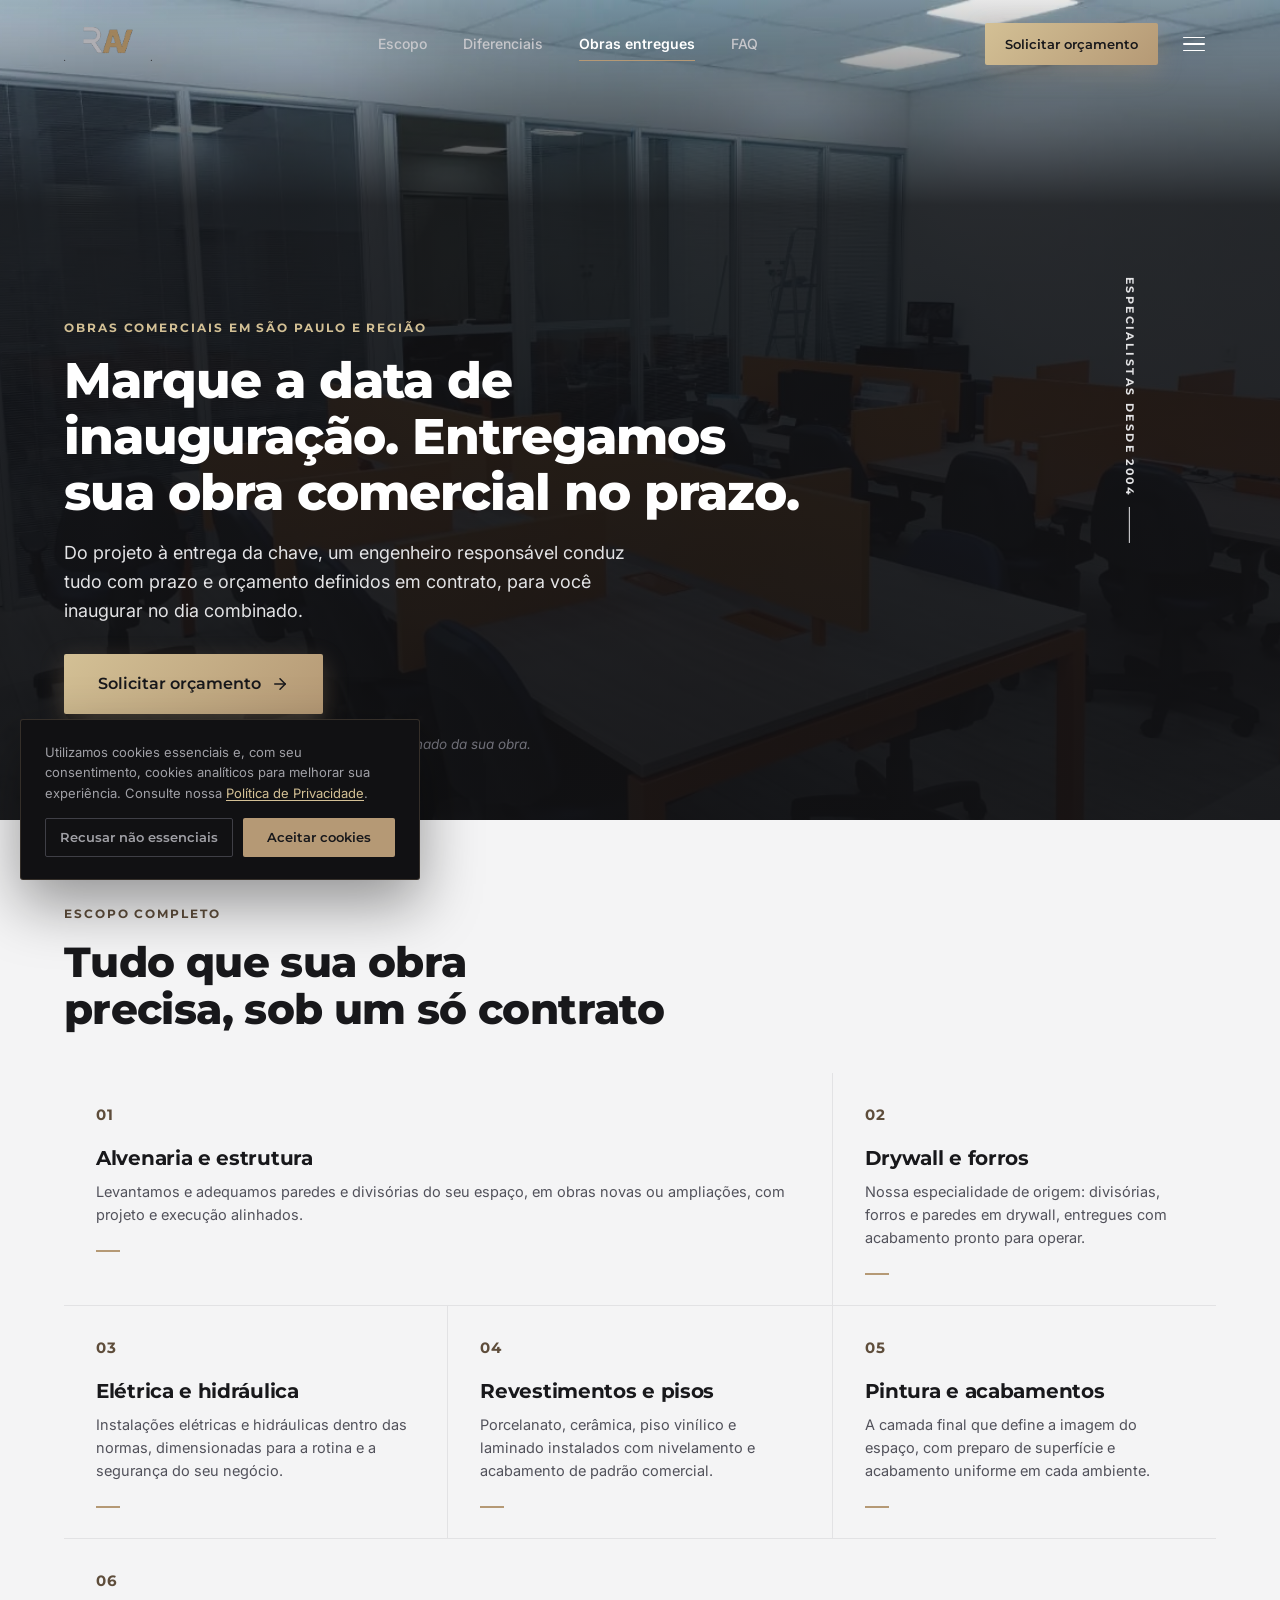
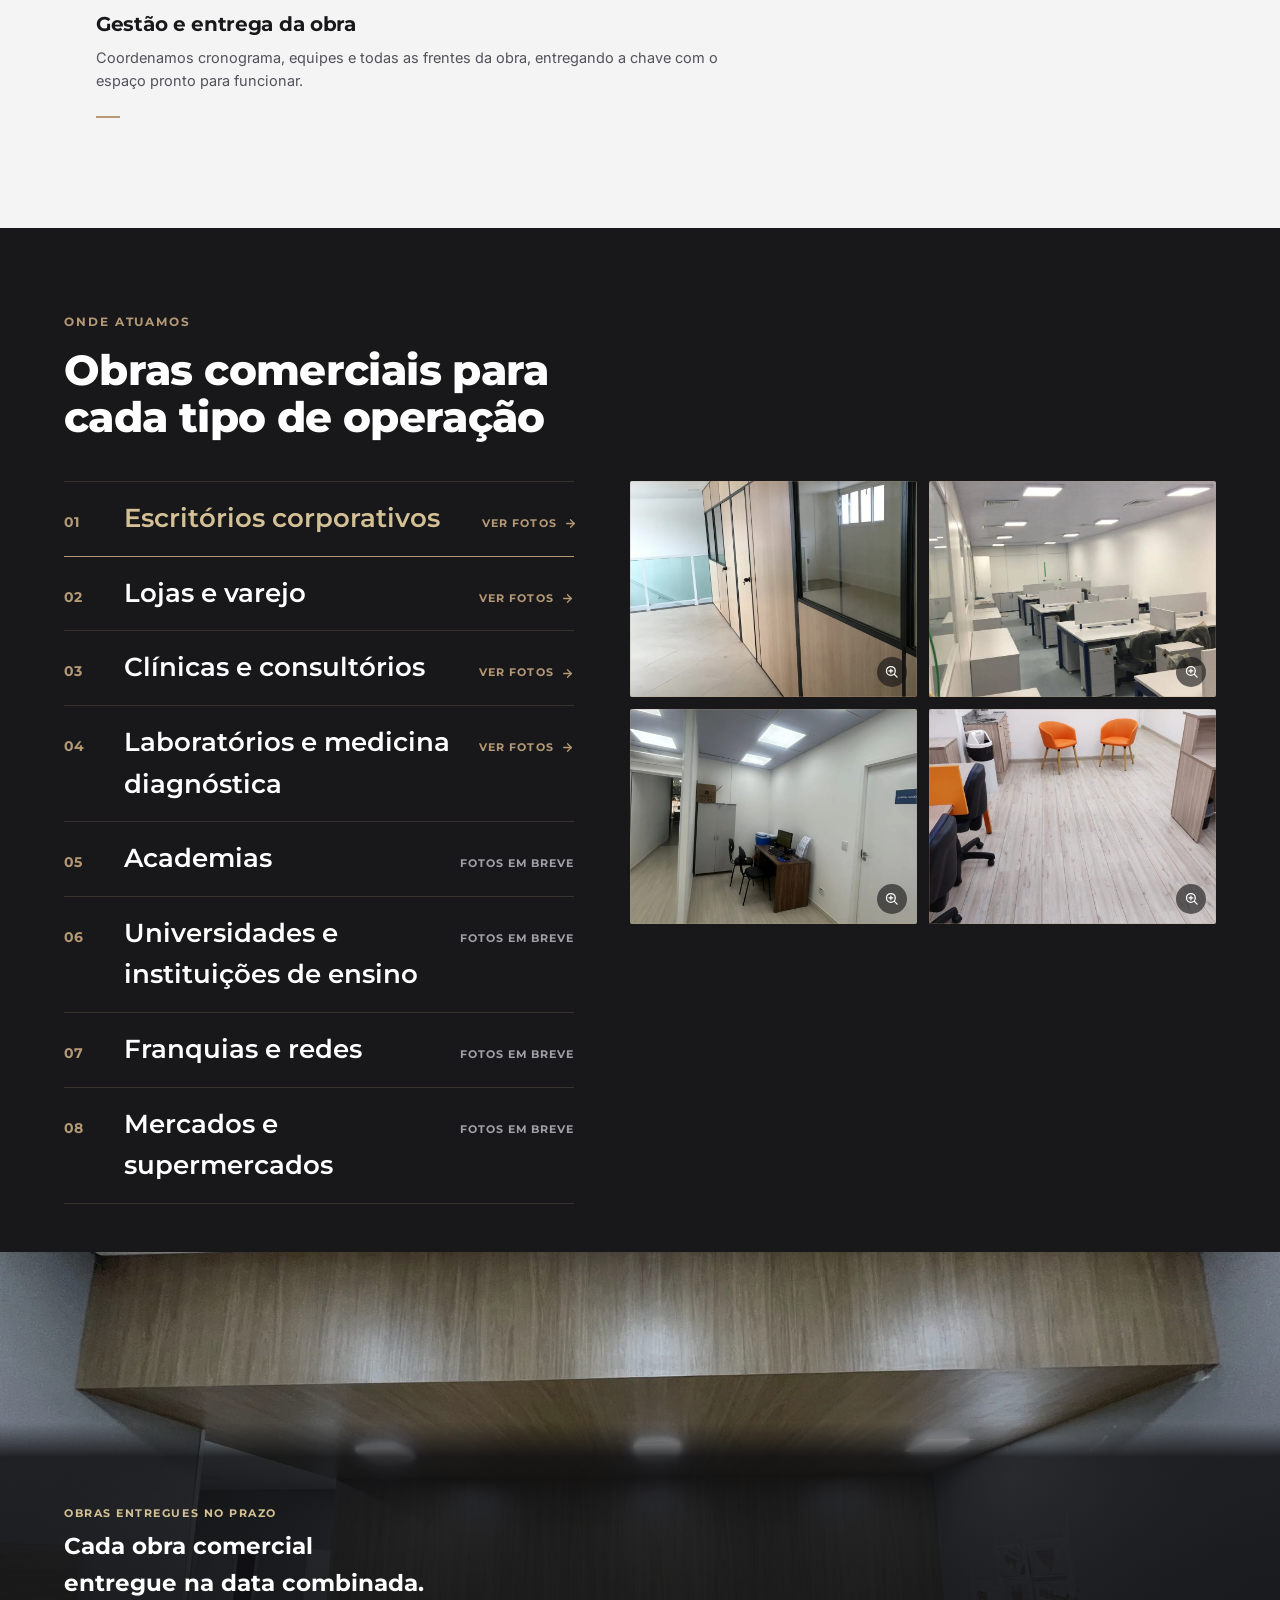
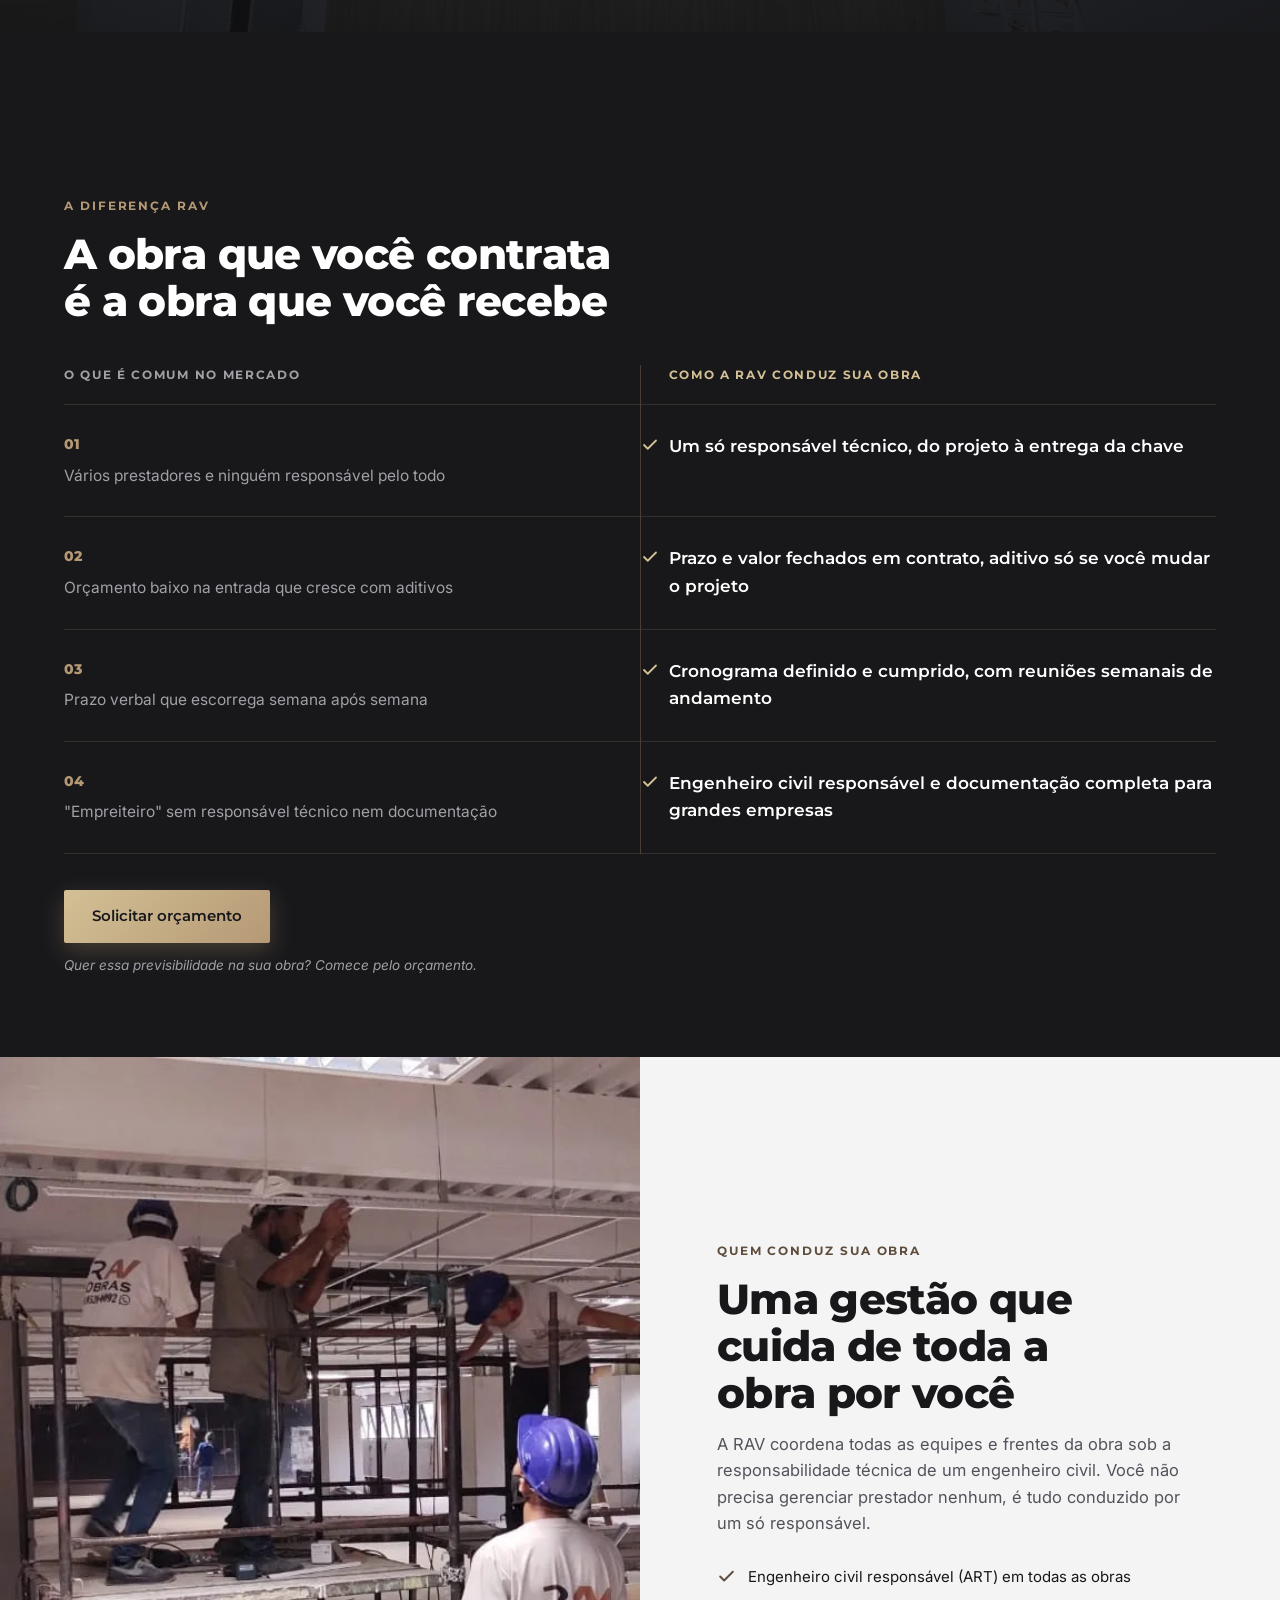
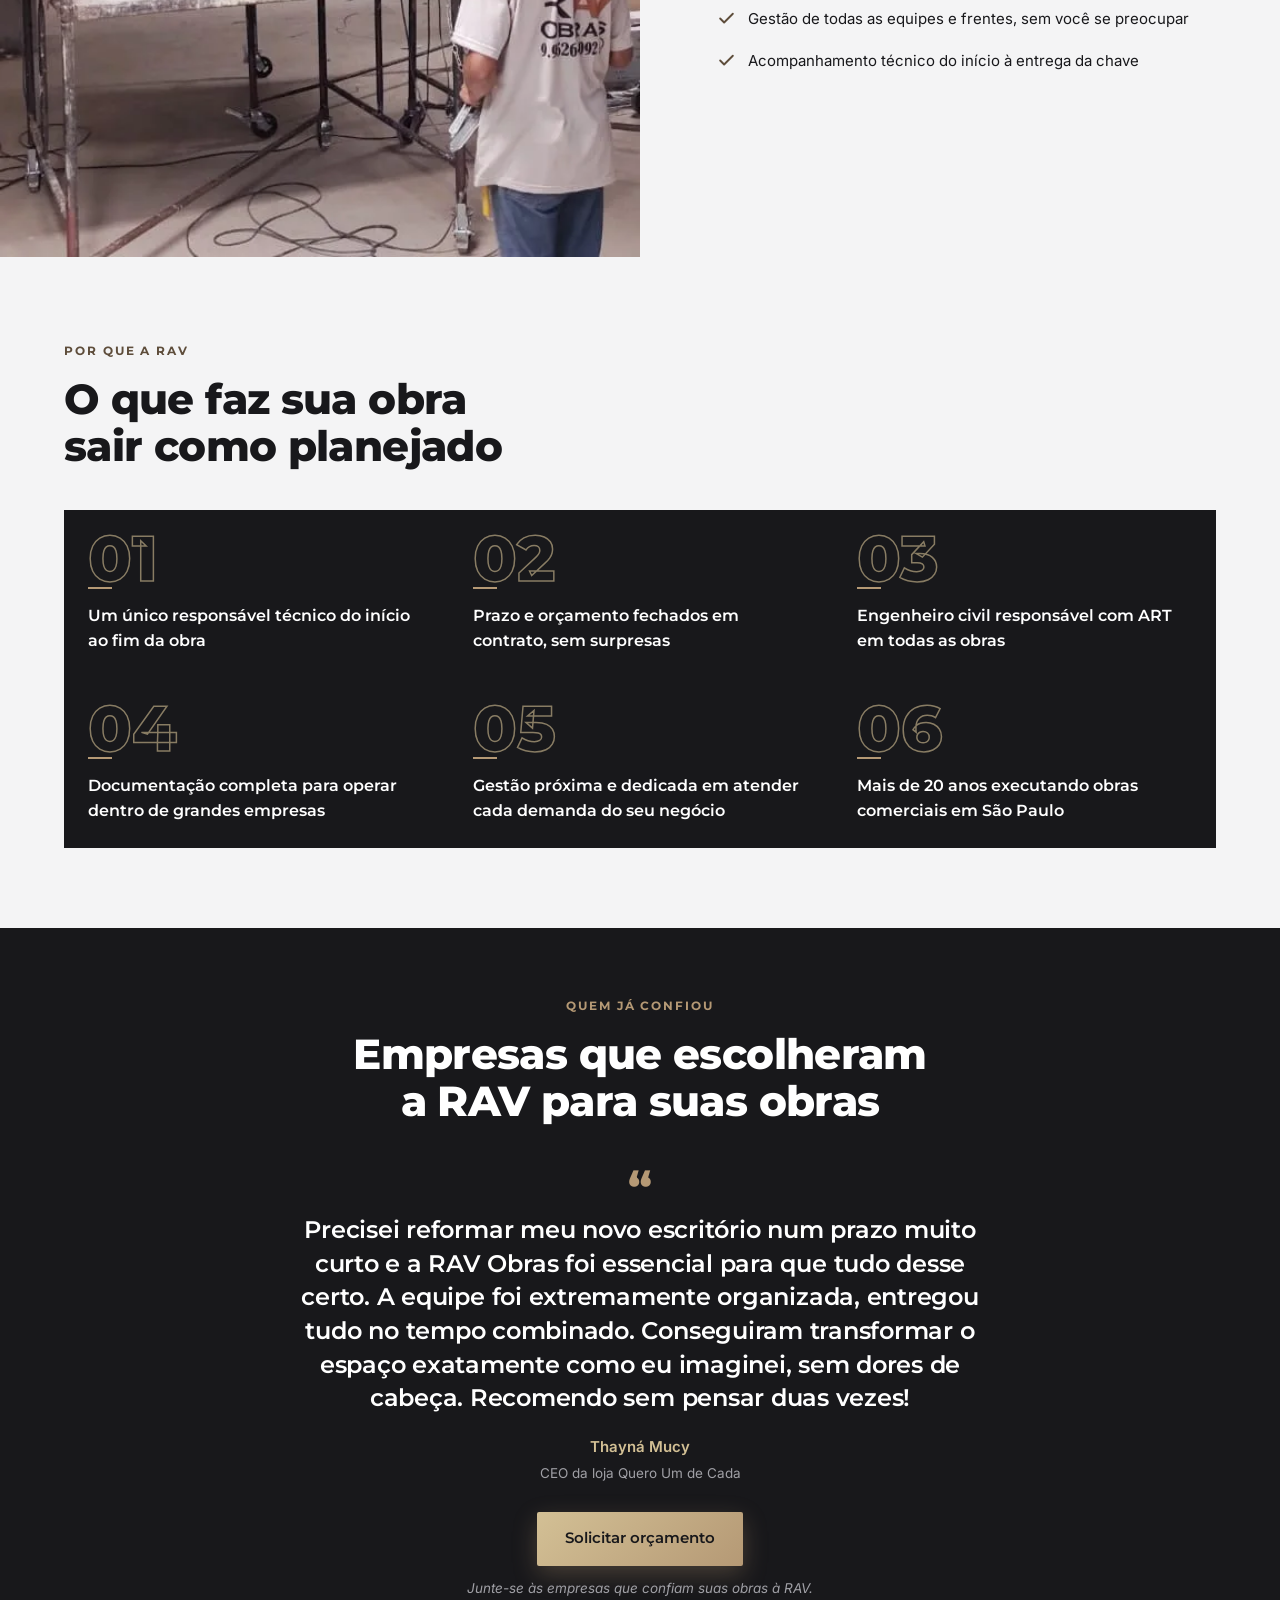
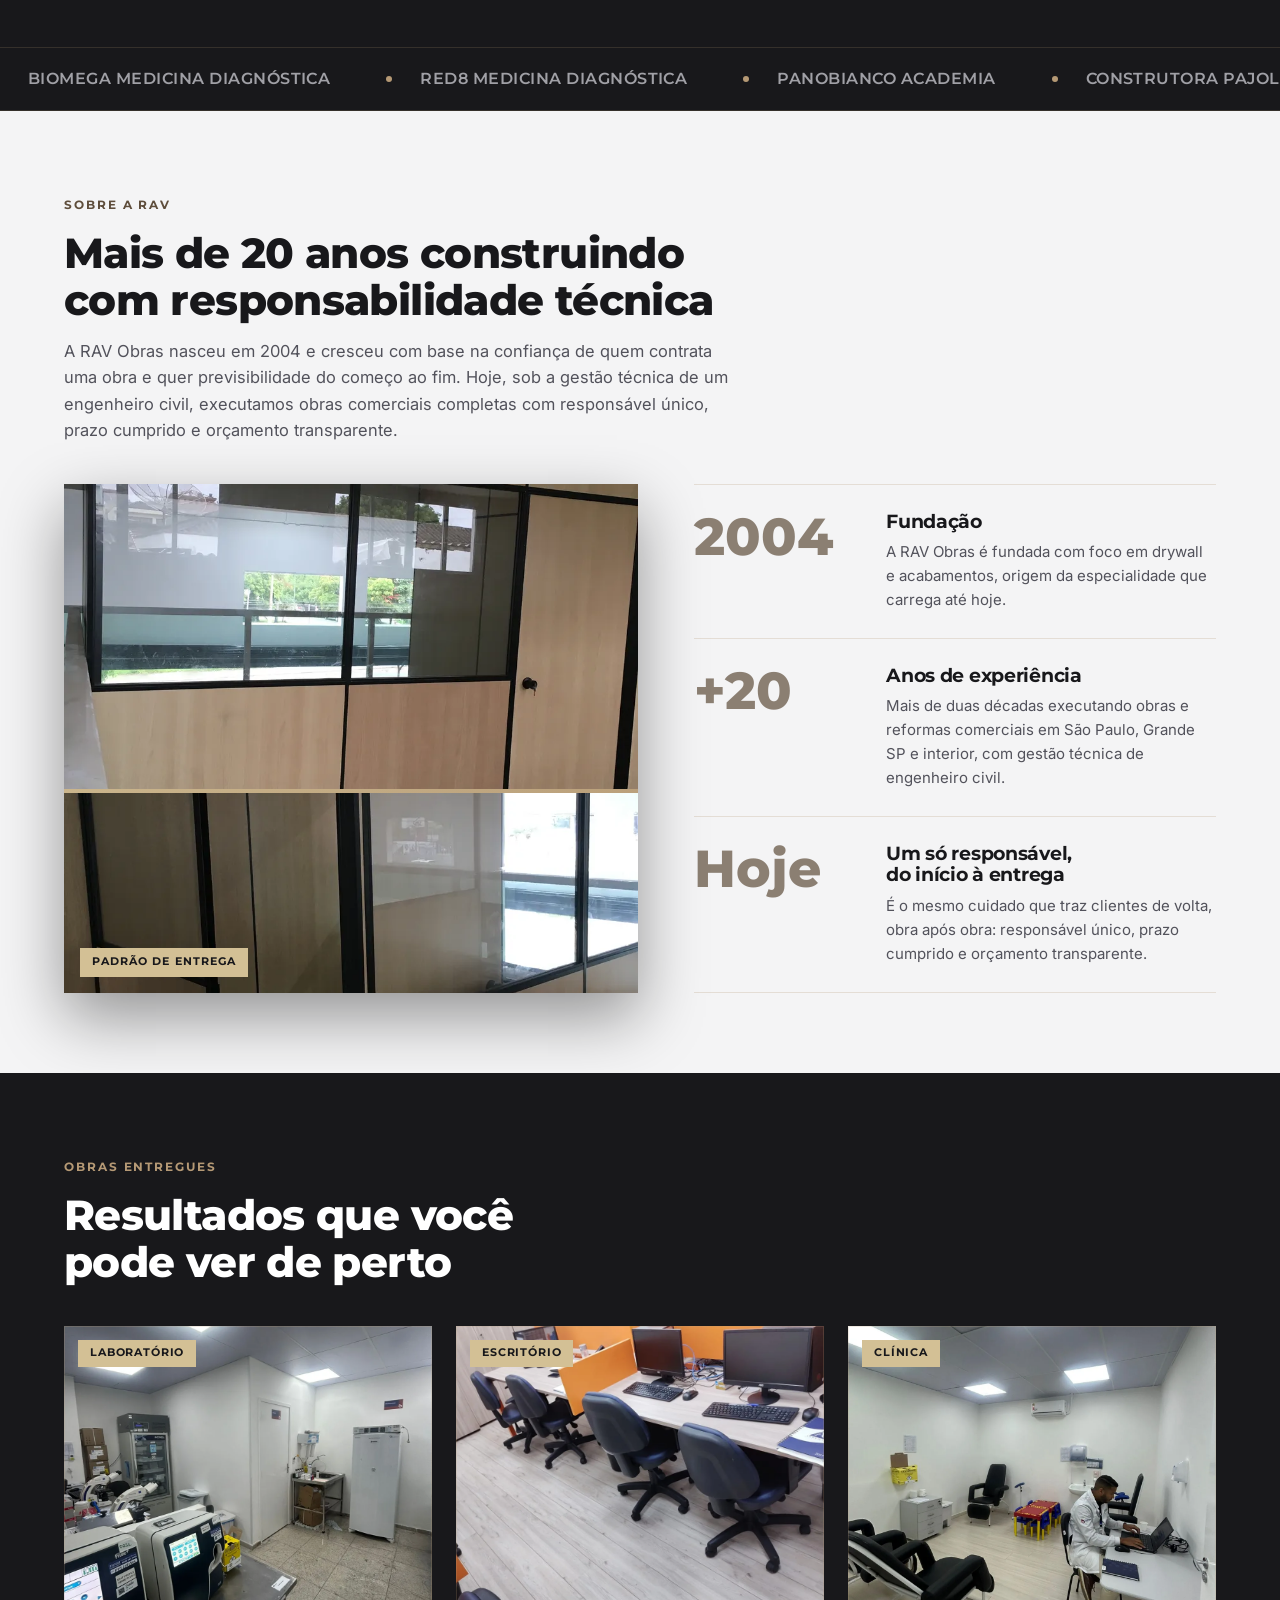
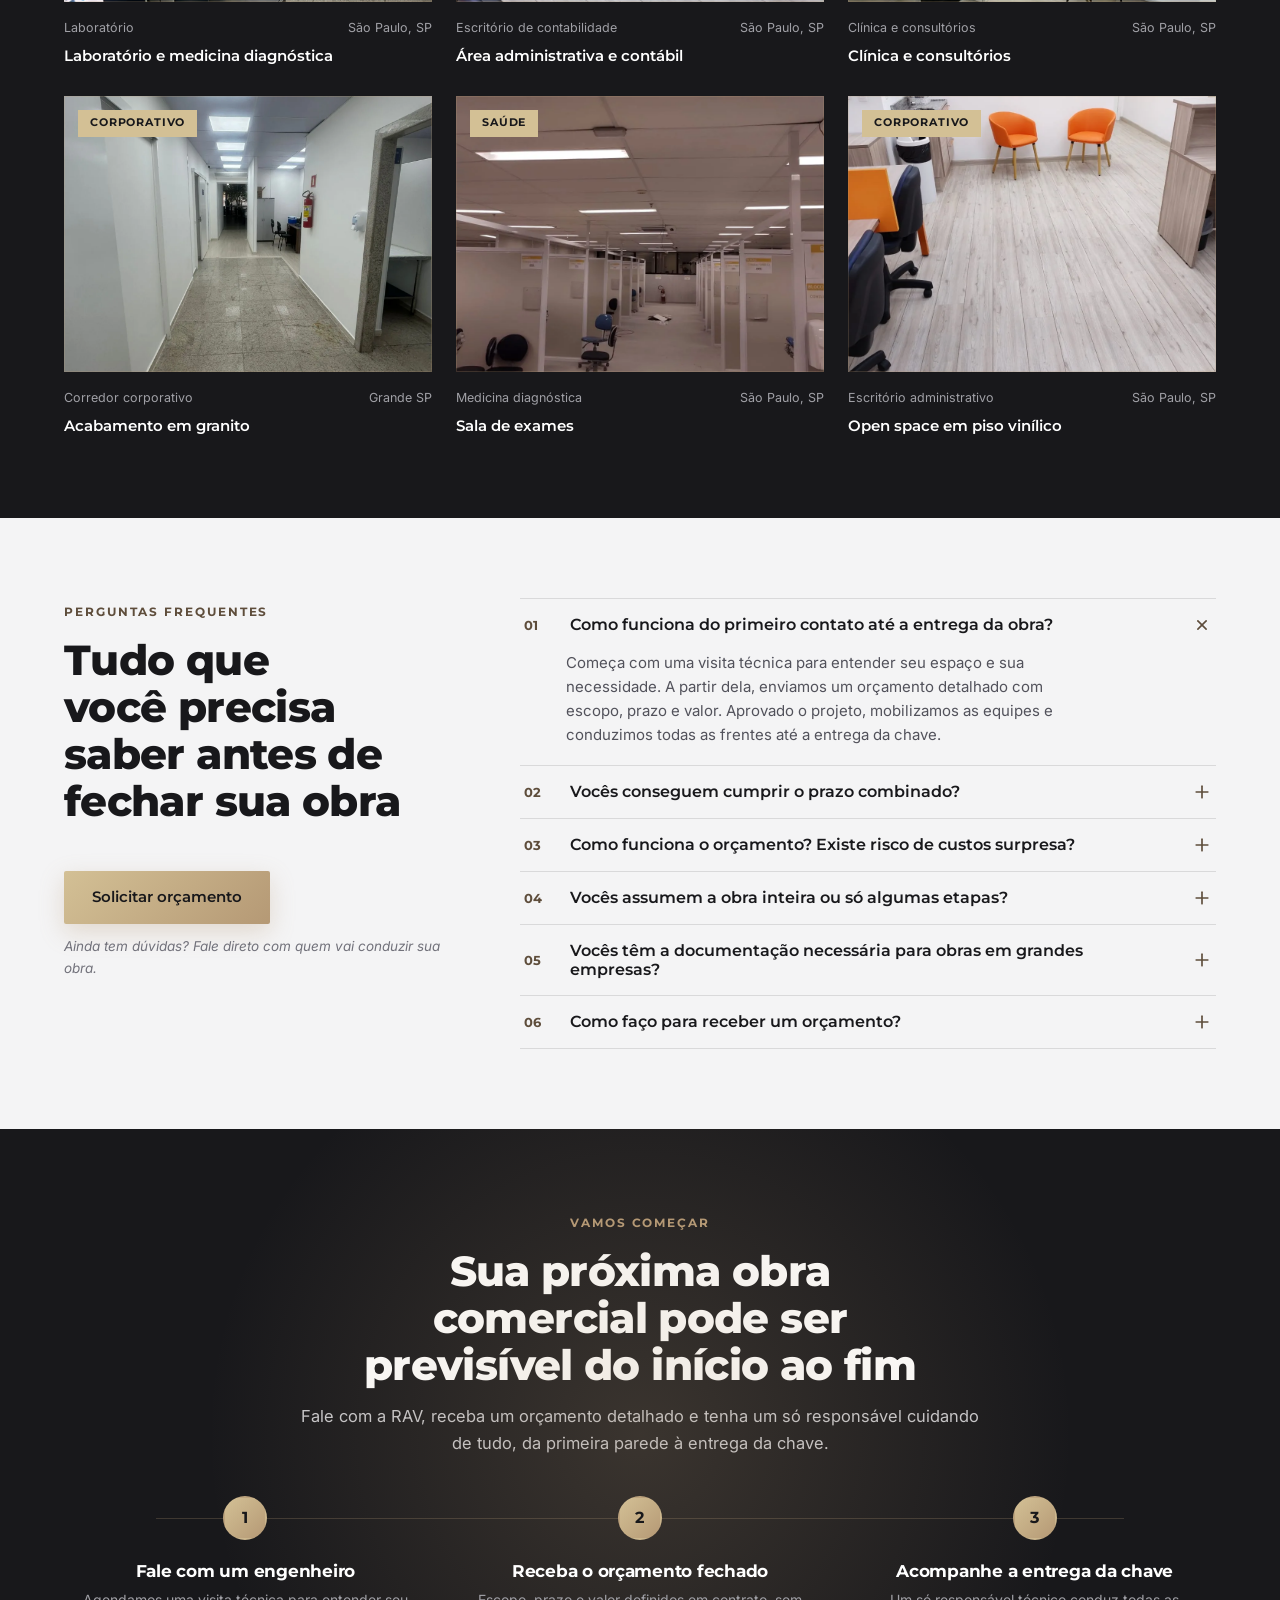
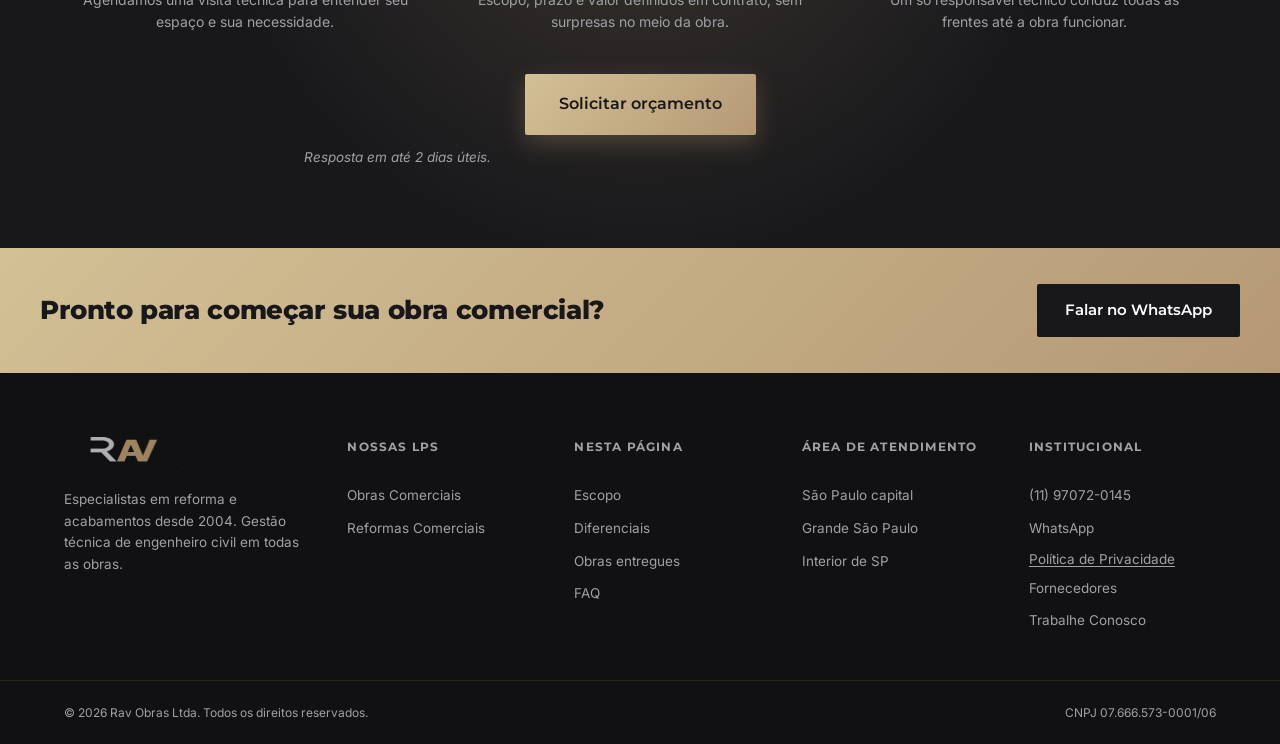
==== commit 9885ccfb: "Troca o telefone/WhatsApp das LPs para (11) 97072-0145 Substitui (11) 94701-8958 pelo novo número of" ====
--- a/deploy-obras/index.html
+++ b/deploy-obras/index.html
@@ -53,15 +53,13 @@
   }
 
   waitForElm('.merlin-button').then(function() {
-    for (var i = 1; i <= 15; i++) {
-      var el = document.getElementById('cta-merlin' + i);
-      if (el) {
-        el.addEventListener('click', function(e) {
-          e.preventDefault();
-          document.querySelector('.merlin-button').click();
-        });
-      }
-    }
+    var ctas = document.querySelectorAll('[data-wa-btn], [id^="cta-merlin"]');
+    Array.prototype.forEach.call(ctas, function(el) {
+      el.addEventListener('click', function(e) {
+        e.preventDefault();
+        document.querySelector('.merlin-button').click();
+      });
+    });
   });
 </script>
 <!-- /MERLIN -->
@@ -85,7 +83,7 @@
       <a href="#faq">FAQ</a>
     </nav>
     <div class="rv-header-actions">
-      <a class="btn btn-primary btn-sm" href="https://wa.me/5511947018958?text=Ol%C3%A1%21%20Quero%20um%20or%C3%A7amento%20para%20minha%20obra%20comercial." target="_blank" rel="noopener noreferrer" data-wa-btn="obras">Solicitar orçamento</a>
+      <a class="btn btn-primary btn-sm" href="https://wa.me/5511970720145?text=Ol%C3%A1%21%20Quero%20um%20or%C3%A7amento%20para%20minha%20obra%20comercial." target="_blank" rel="noopener noreferrer" data-wa-btn="obras">Solicitar orçamento</a>
       <button class="rv-toggle" data-nav-toggle aria-label="Abrir menu" aria-expanded="false" aria-controls="mobile-menu">
         <span></span><span></span><span></span>
       </button>
@@ -104,7 +102,7 @@
     <a href="#faq">FAQ</a>
     <a href="../reformas/" class="rv-menu-lp">Ver LP Reformas Comerciais →</a>
   </nav>
-  <a class="btn btn-primary btn-block" href="https://wa.me/5511947018958?text=Ol%C3%A1%21%20Quero%20um%20or%C3%A7amento%20para%20minha%20obra%20comercial." target="_blank" rel="noopener noreferrer" data-wa-btn="obras">
+  <a class="btn btn-primary btn-block" href="https://wa.me/5511970720145?text=Ol%C3%A1%21%20Quero%20um%20or%C3%A7amento%20para%20minha%20obra%20comercial." target="_blank" rel="noopener noreferrer" data-wa-btn="obras">
     Solicitar orçamento
   </a>
 </div>
@@ -124,7 +122,7 @@
         <h1>Marque a data de inauguração. Entregamos sua obra comercial no prazo.</h1>
         <p class="rv-hero-lede">Do projeto à entrega da chave, um engenheiro responsável conduz tudo com prazo e orçamento definidos em contrato, para você inaugurar no dia combinado.</p>
         <div class="rv-hero-actions">
-          <a class="btn btn-primary btn-lg" href="https://wa.me/5511947018958?text=Ol%C3%A1%21%20Quero%20um%20or%C3%A7amento%20para%20minha%20obra%20comercial." target="_blank" rel="noopener noreferrer" data-wa-btn="obras">
+          <a class="btn btn-primary btn-lg" href="https://wa.me/5511970720145?text=Ol%C3%A1%21%20Quero%20um%20or%C3%A7amento%20para%20minha%20obra%20comercial." target="_blank" rel="noopener noreferrer" data-wa-btn="obras">
             Solicitar orçamento
             <svg viewBox="0 0 24 24" fill="none" stroke="currentColor" stroke-width="2" stroke-linecap="round" stroke-linejoin="round" aria-hidden="true"><line x1="5" y1="12" x2="19" y2="12"/><polyline points="12 5 19 12 12 19"/></svg>
           </a>
@@ -266,7 +264,7 @@
         </tbody>
       </table>
       <div class="rv-cta-row" data-reveal>
-        <a class="btn btn-primary" href="https://wa.me/5511947018958?text=Ol%C3%A1%21%20Quero%20um%20or%C3%A7amento%20para%20minha%20obra%20comercial." target="_blank" rel="noopener noreferrer" data-wa-btn="obras">Solicitar orçamento</a>
+        <a class="btn btn-primary" href="https://wa.me/5511970720145?text=Ol%C3%A1%21%20Quero%20um%20or%C3%A7amento%20para%20minha%20obra%20comercial." target="_blank" rel="noopener noreferrer" data-wa-btn="obras">Solicitar orçamento</a>
         <p class="rv-micro">Quer essa previsibilidade na sua obra? Comece pelo orçamento.</p>
       </div>
     </div>
@@ -343,7 +341,7 @@
         </footer>
       </blockquote>
       <div class="rv-cta-row rv-center" data-reveal style="margin-top:28px">
-        <a class="btn btn-primary" href="https://wa.me/5511947018958?text=Ol%C3%A1%21%20Quero%20um%20or%C3%A7amento%20para%20minha%20obra%20comercial." target="_blank" rel="noopener noreferrer" data-wa-btn="obras">Solicitar orçamento</a>
+        <a class="btn btn-primary" href="https://wa.me/5511970720145?text=Ol%C3%A1%21%20Quero%20um%20or%C3%A7amento%20para%20minha%20obra%20comercial." target="_blank" rel="noopener noreferrer" data-wa-btn="obras">Solicitar orçamento</a>
         <p class="rv-micro">Junte-se às empresas que confiam suas obras à RAV.</p>
       </div>
     </div>
@@ -483,7 +481,7 @@
             <h2 class="rv-h2">Tudo que você precisa saber antes de fechar sua obra</h2>
           </div>
           <div class="rv-cta-row" data-reveal style="margin-top:32px">
-            <a class="btn btn-primary" href="https://wa.me/5511947018958?text=Ol%C3%A1%21%20Quero%20um%20or%C3%A7amento%20para%20minha%20obra%20comercial." target="_blank" rel="noopener noreferrer" data-wa-btn="obras">Solicitar orçamento</a>
+            <a class="btn btn-primary" href="https://wa.me/5511970720145?text=Ol%C3%A1%21%20Quero%20um%20or%C3%A7amento%20para%20minha%20obra%20comercial." target="_blank" rel="noopener noreferrer" data-wa-btn="obras">Solicitar orçamento</a>
             <p class="rv-micro">Ainda tem dúvidas? Fale direto com quem vai conduzir sua obra.</p>
           </div>
         </div>
@@ -580,7 +578,7 @@
         </div>
       </div>
       <div class="rv-cta-actions">
-        <a class="btn btn-primary btn-lg" href="https://wa.me/5511947018958?text=Ol%C3%A1%21%20Quero%20um%20or%C3%A7amento%20para%20minha%20obra%20comercial." target="_blank" rel="noopener noreferrer" data-wa-btn="obras">Solicitar orçamento</a>
+        <a class="btn btn-primary btn-lg" href="https://wa.me/5511970720145?text=Ol%C3%A1%21%20Quero%20um%20or%C3%A7amento%20para%20minha%20obra%20comercial." target="_blank" rel="noopener noreferrer" data-wa-btn="obras">Solicitar orçamento</a>
         <p>Resposta em até 2 dias úteis.</p>
       </div>
     </div>
@@ -592,7 +590,7 @@
 <div class="rv-strip-gold">
   <div class="container rv-strip-inner">
     <h3>Pronto para começar sua obra comercial?</h3>
-    <a class="btn btn-dark" href="https://wa.me/5511947018958?text=Ol%C3%A1%21%20Quero%20um%20or%C3%A7amento%20para%20minha%20obra%20comercial." target="_blank" rel="noopener noreferrer" data-wa-btn="obras">Falar no WhatsApp</a>
+    <a class="btn btn-dark" href="https://wa.me/5511970720145?text=Ol%C3%A1%21%20Quero%20um%20or%C3%A7amento%20para%20minha%20obra%20comercial." target="_blank" rel="noopener noreferrer" data-wa-btn="obras">Falar no WhatsApp</a>
   </div>
 </div>
 
@@ -622,8 +620,8 @@
     </div>
     <nav class="rv-footer-col" aria-label="Institucional">
       <p class="rv-footer-title">Institucional</p>
-      <a href="tel:+5511947018958">(11) 94701-8958</a>
-      <a href="https://wa.me/5511947018958?text=Ol%C3%A1%21%20Quero%20um%20or%C3%A7amento%20para%20minha%20obra%20comercial." target="_blank" rel="noopener noreferrer">WhatsApp</a>
+      <a href="tel:+5511970720145">(11) 97072-0145</a>
+      <a href="https://wa.me/5511970720145?text=Ol%C3%A1%21%20Quero%20um%20or%C3%A7amento%20para%20minha%20obra%20comercial." target="_blank" rel="noopener noreferrer">WhatsApp</a>
       <button type="button" class="link-btn" data-modal="privacyOverlay">Política de Privacidade</button>
       <a href="fornecedores/">Fornecedores</a>
       <a href="trabalhe-conosco/">Trabalhe Conosco</a>
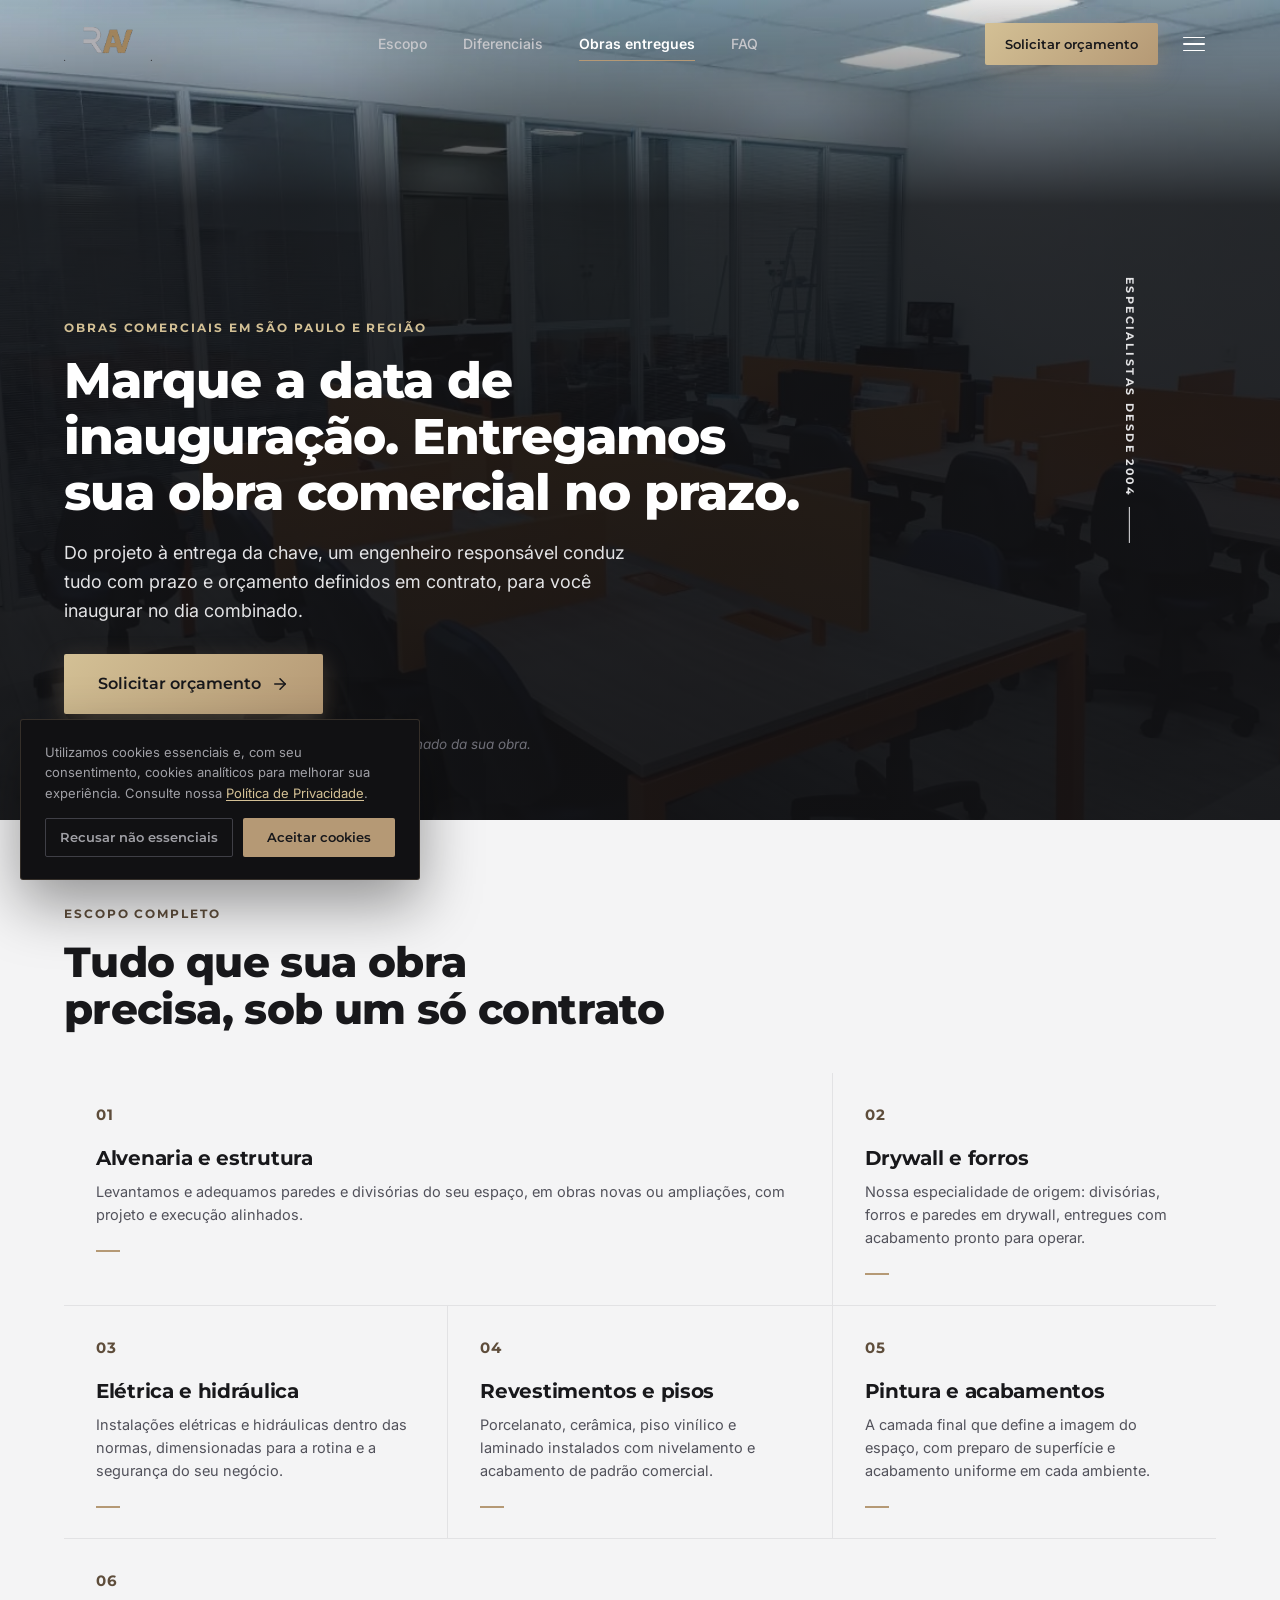
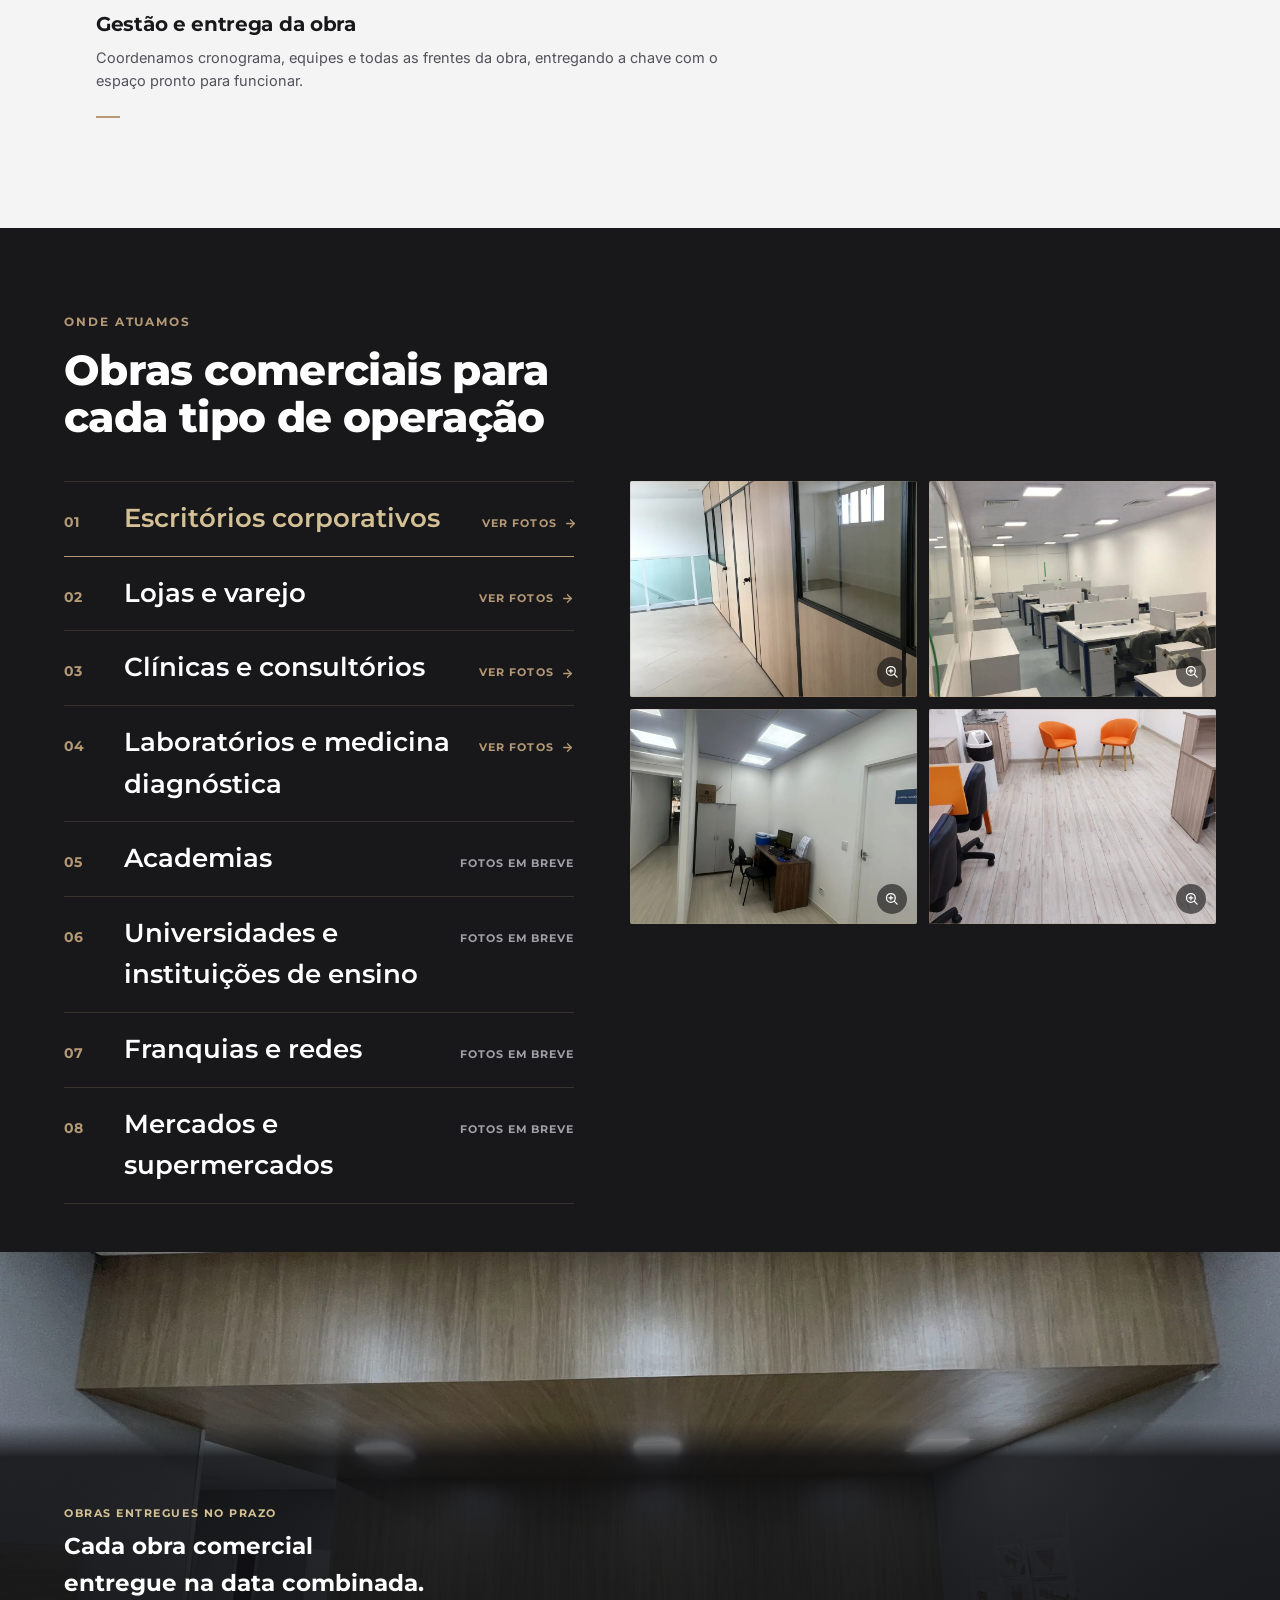
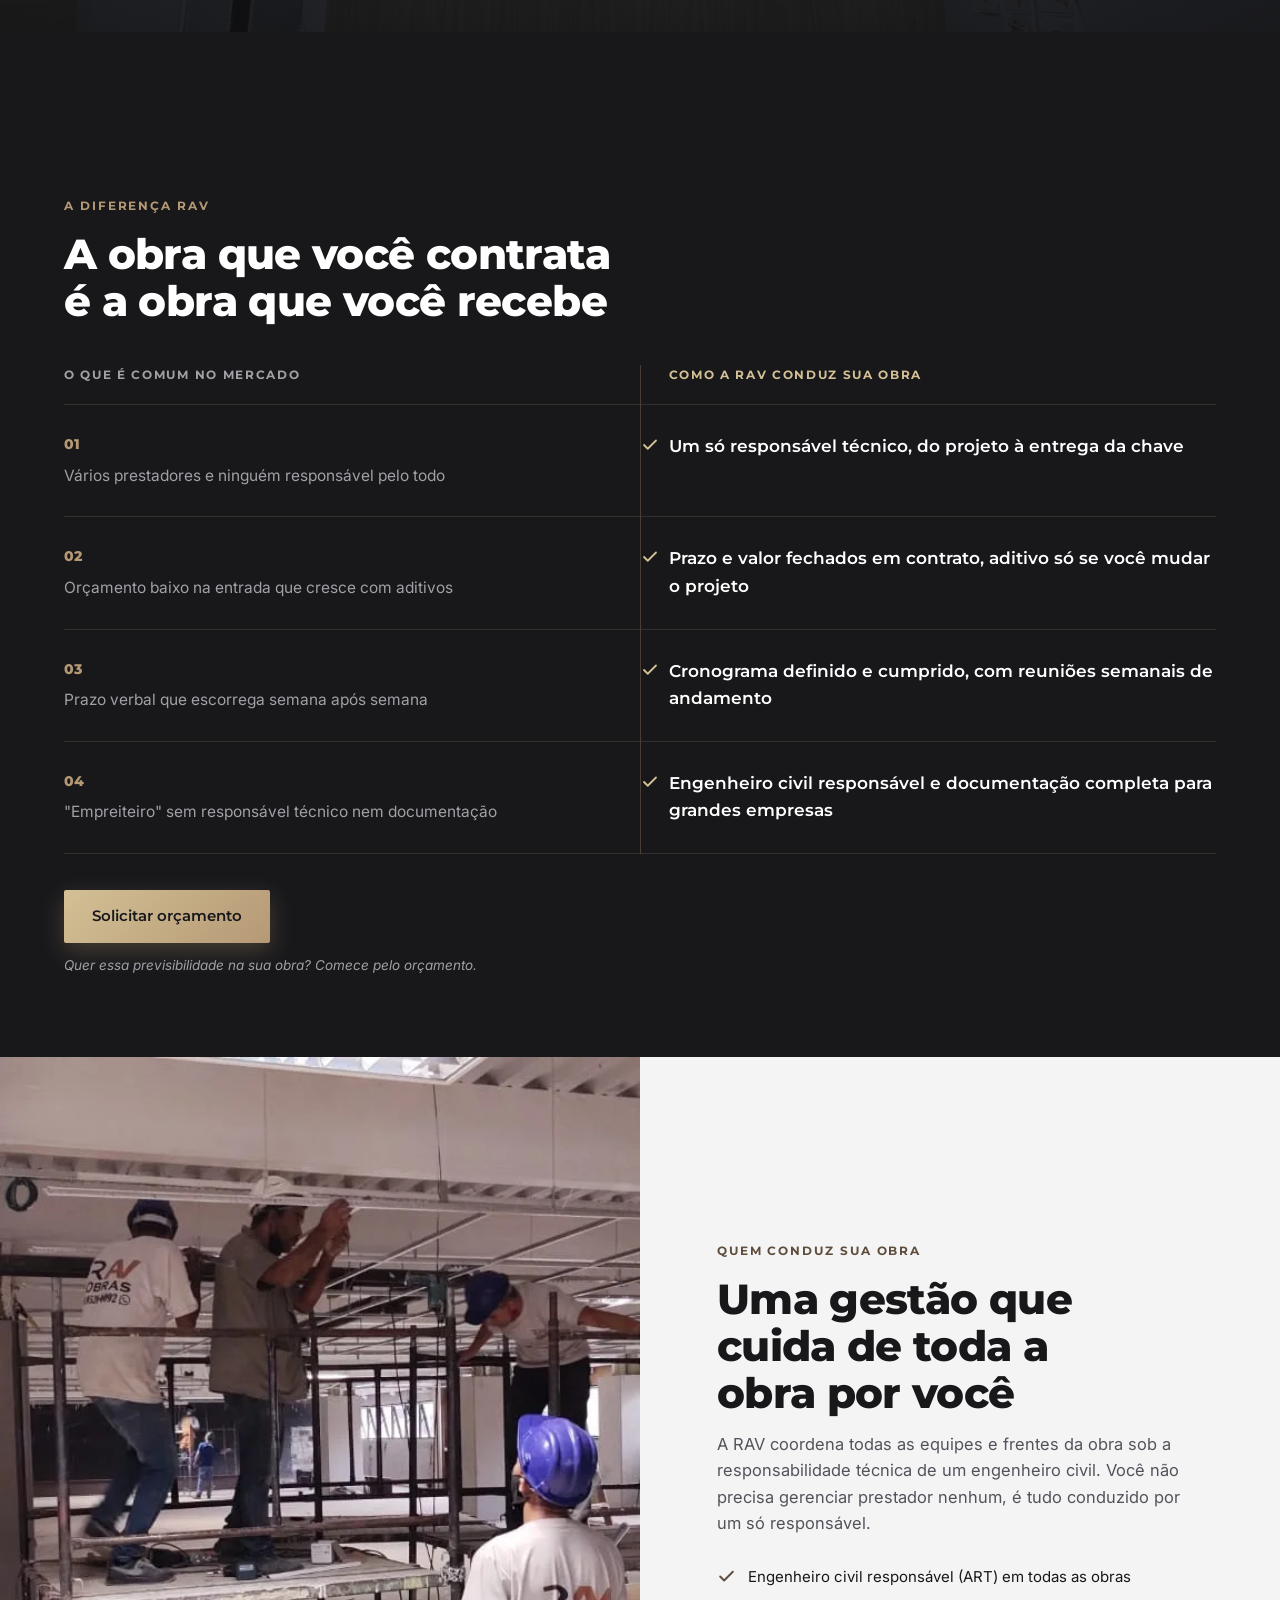
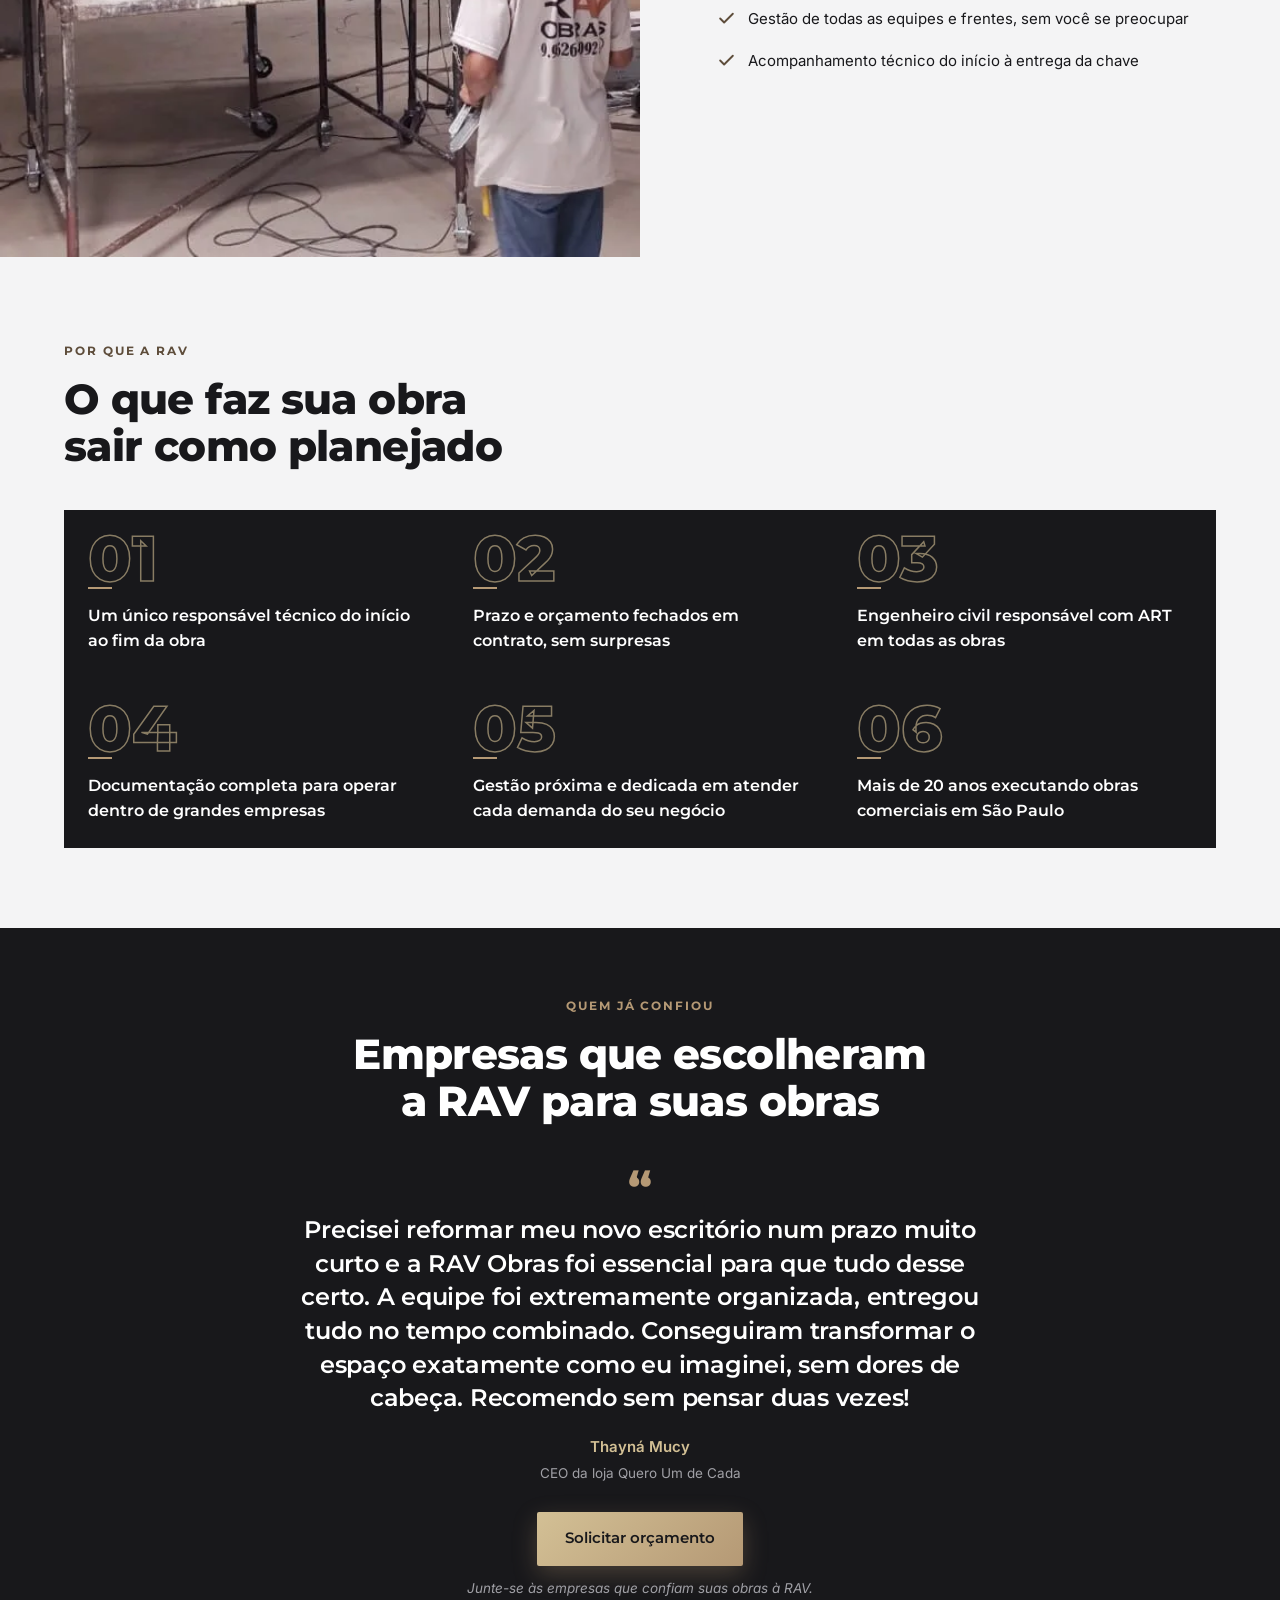
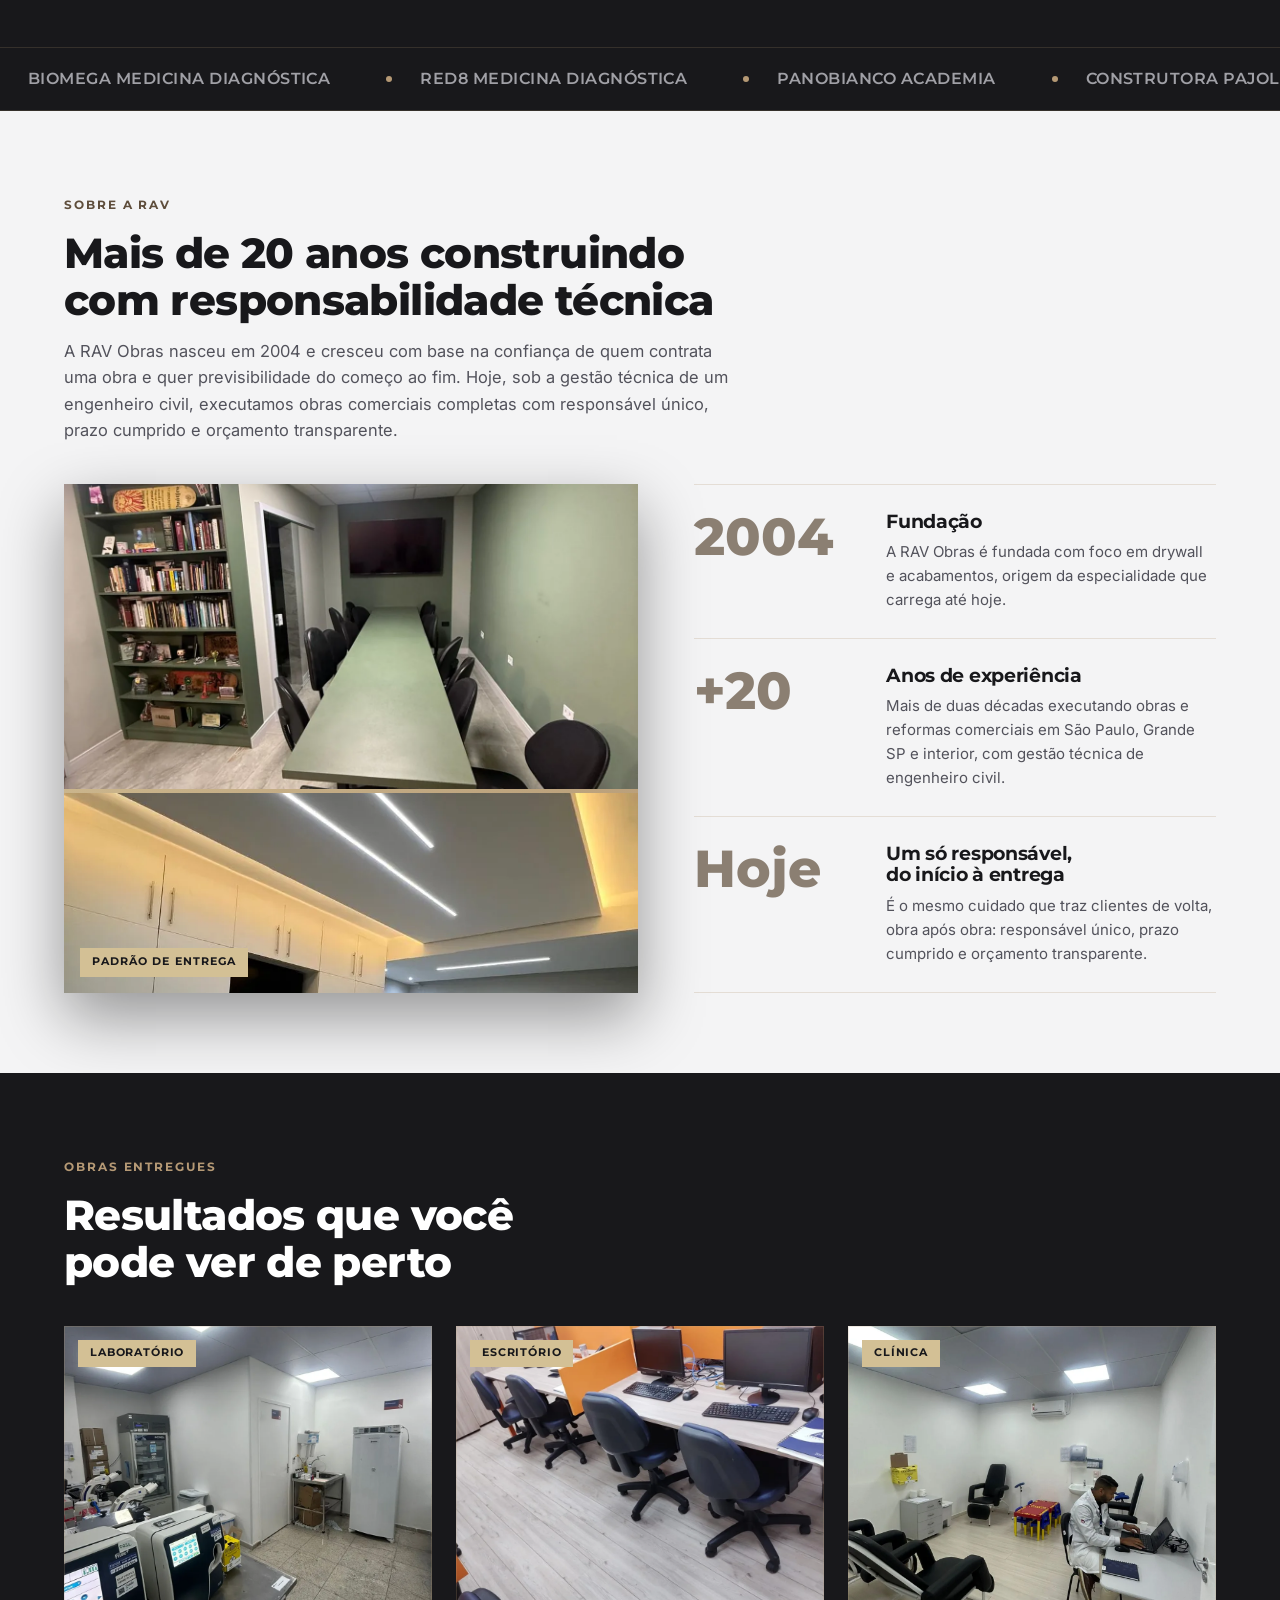
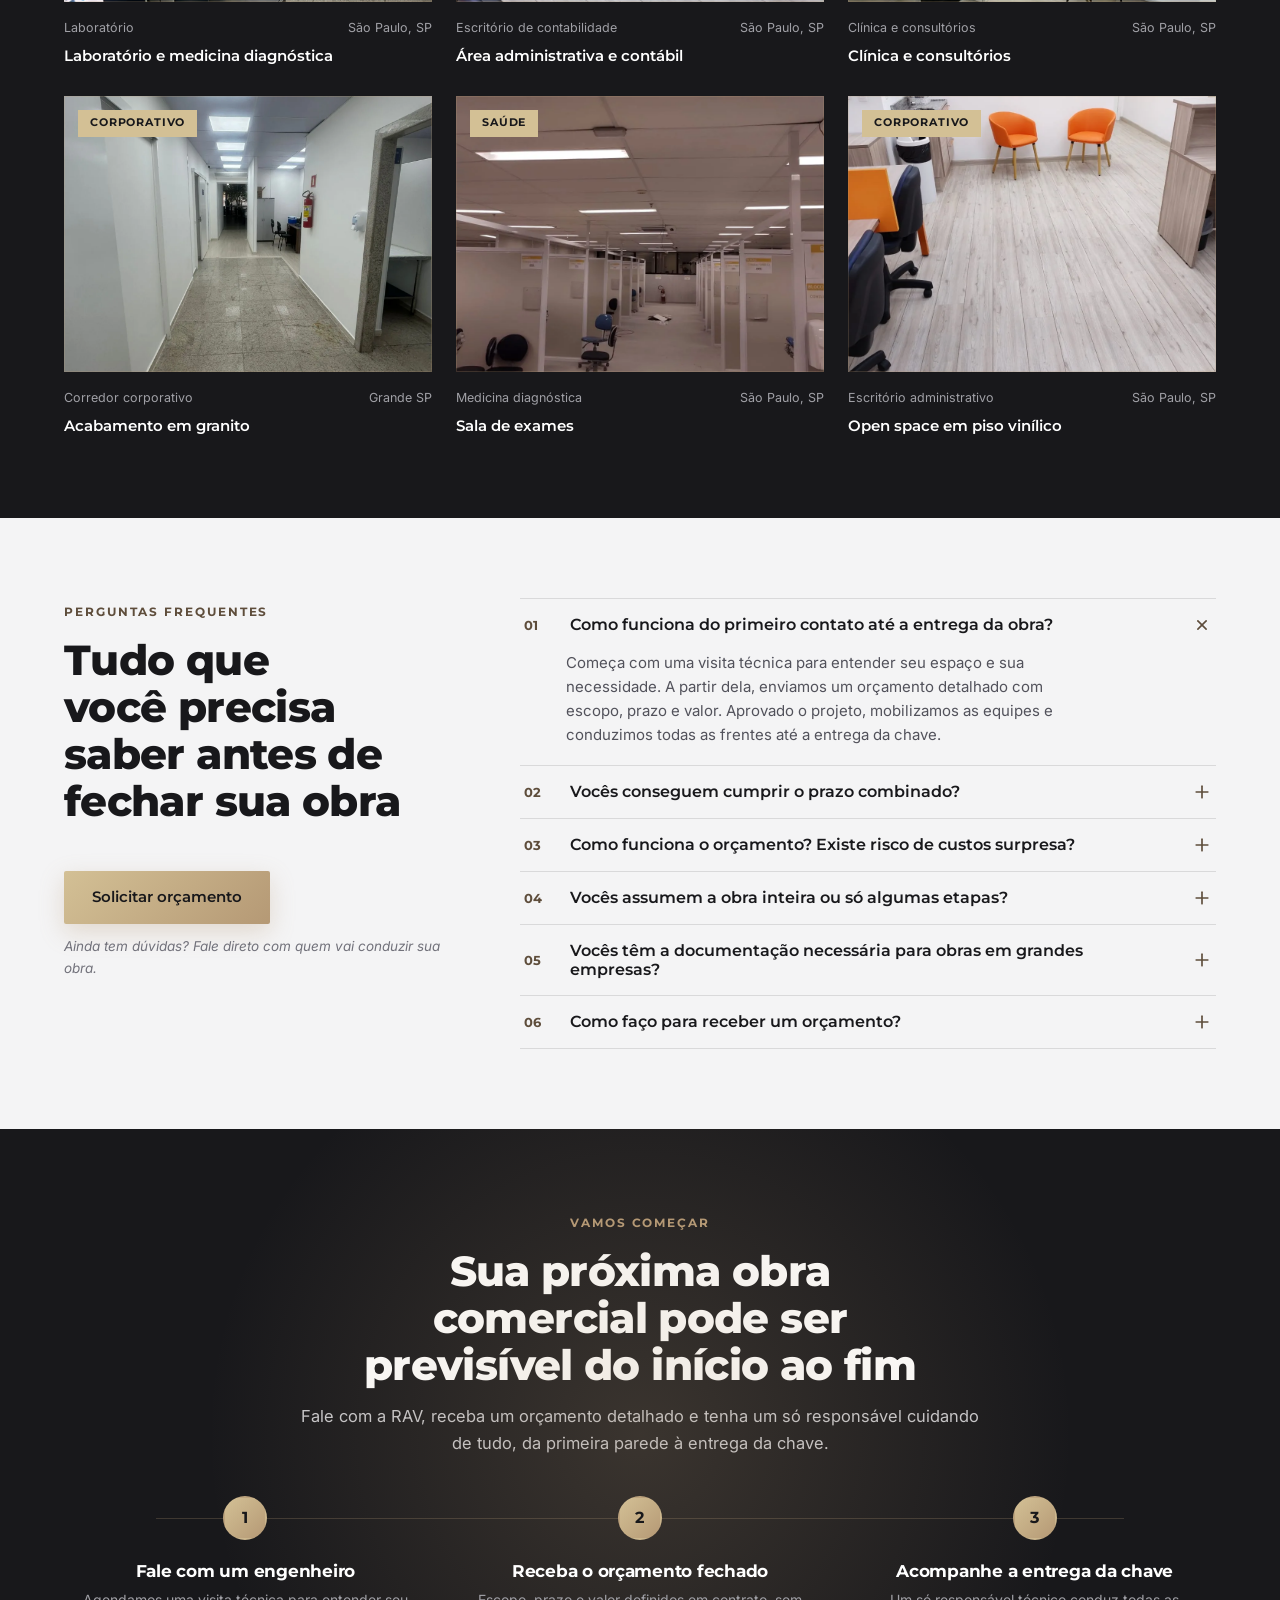
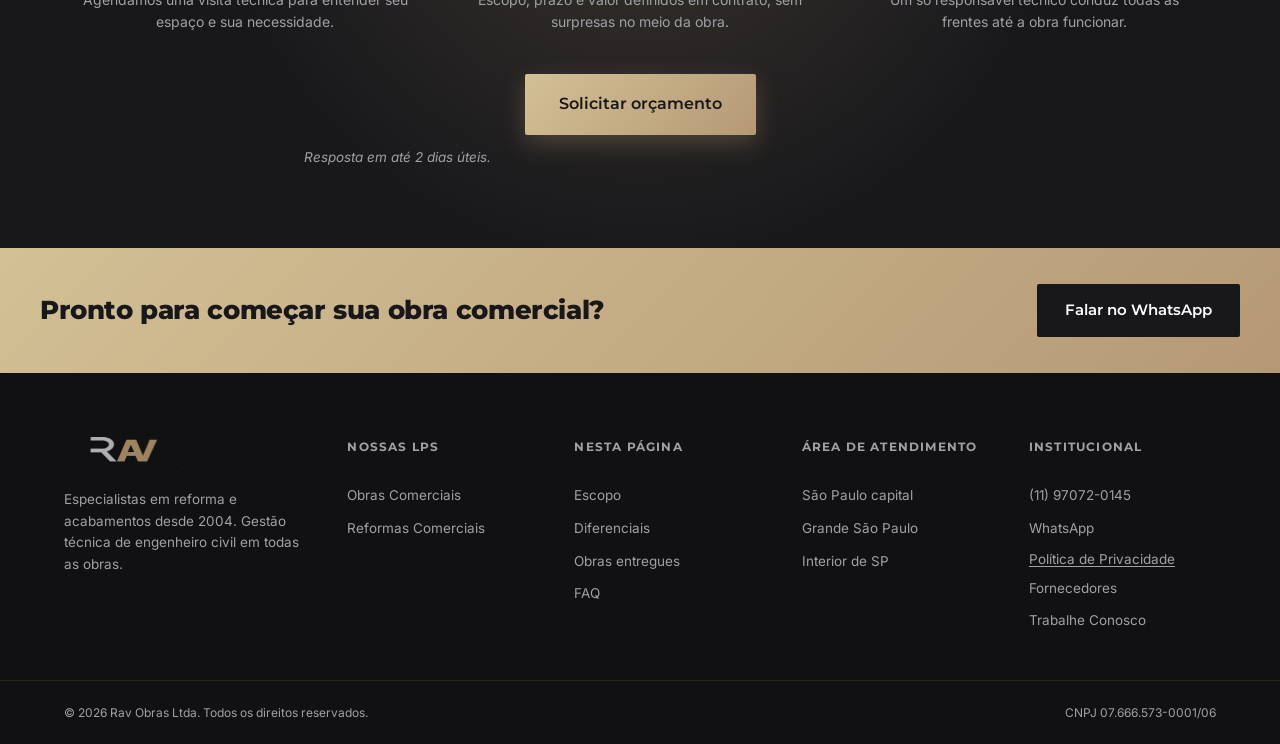
==== commit 475d9fb4: "ajuste(rav): troca as fotos da seção "Sobre a RAV" (LP Obras) — ClickUp 17tm466m6zg O cliente pediu " ====
--- a/deploy-obras/index.html
+++ b/deploy-obras/index.html
@@ -377,10 +377,10 @@
       <div class="rv-about-grid">
         <div class="rv-diptych" data-reveal>
           <div class="rv-diptych-a">
-            <img src="assets/img/sobre-obras-a.webp" alt="Escritório comercial finalizado com divisórias de vidro e marcenaria, entregue pela RAV" loading="lazy" width="900" height="1200">
+            <img src="assets/img/sobre-obras-reuniao.webp" alt="Sala de reunião corporativa finalizada, com estante embutida, mesa longa e piso porcelanato polido, entregue pela RAV" loading="lazy" width="1200" height="750">
           </div>
           <div class="rv-diptych-b">
-            <img src="assets/img/sobre-obras-b.webp" alt="Sala corporativa finalizada com divisórias de vidro e madeira, entregue pela RAV" loading="lazy" width="900" height="1200">
+            <img src="assets/img/sobre-obras-acabamento.webp" alt="Detalhe de acabamento entregue pela RAV: sanca de gesso com iluminação embutida, perfis de LED e marcenaria planejada" loading="lazy" width="890" height="556">
             <span class="rv-diptych-tag">Padrão de entrega</span>
           </div>
         </div>
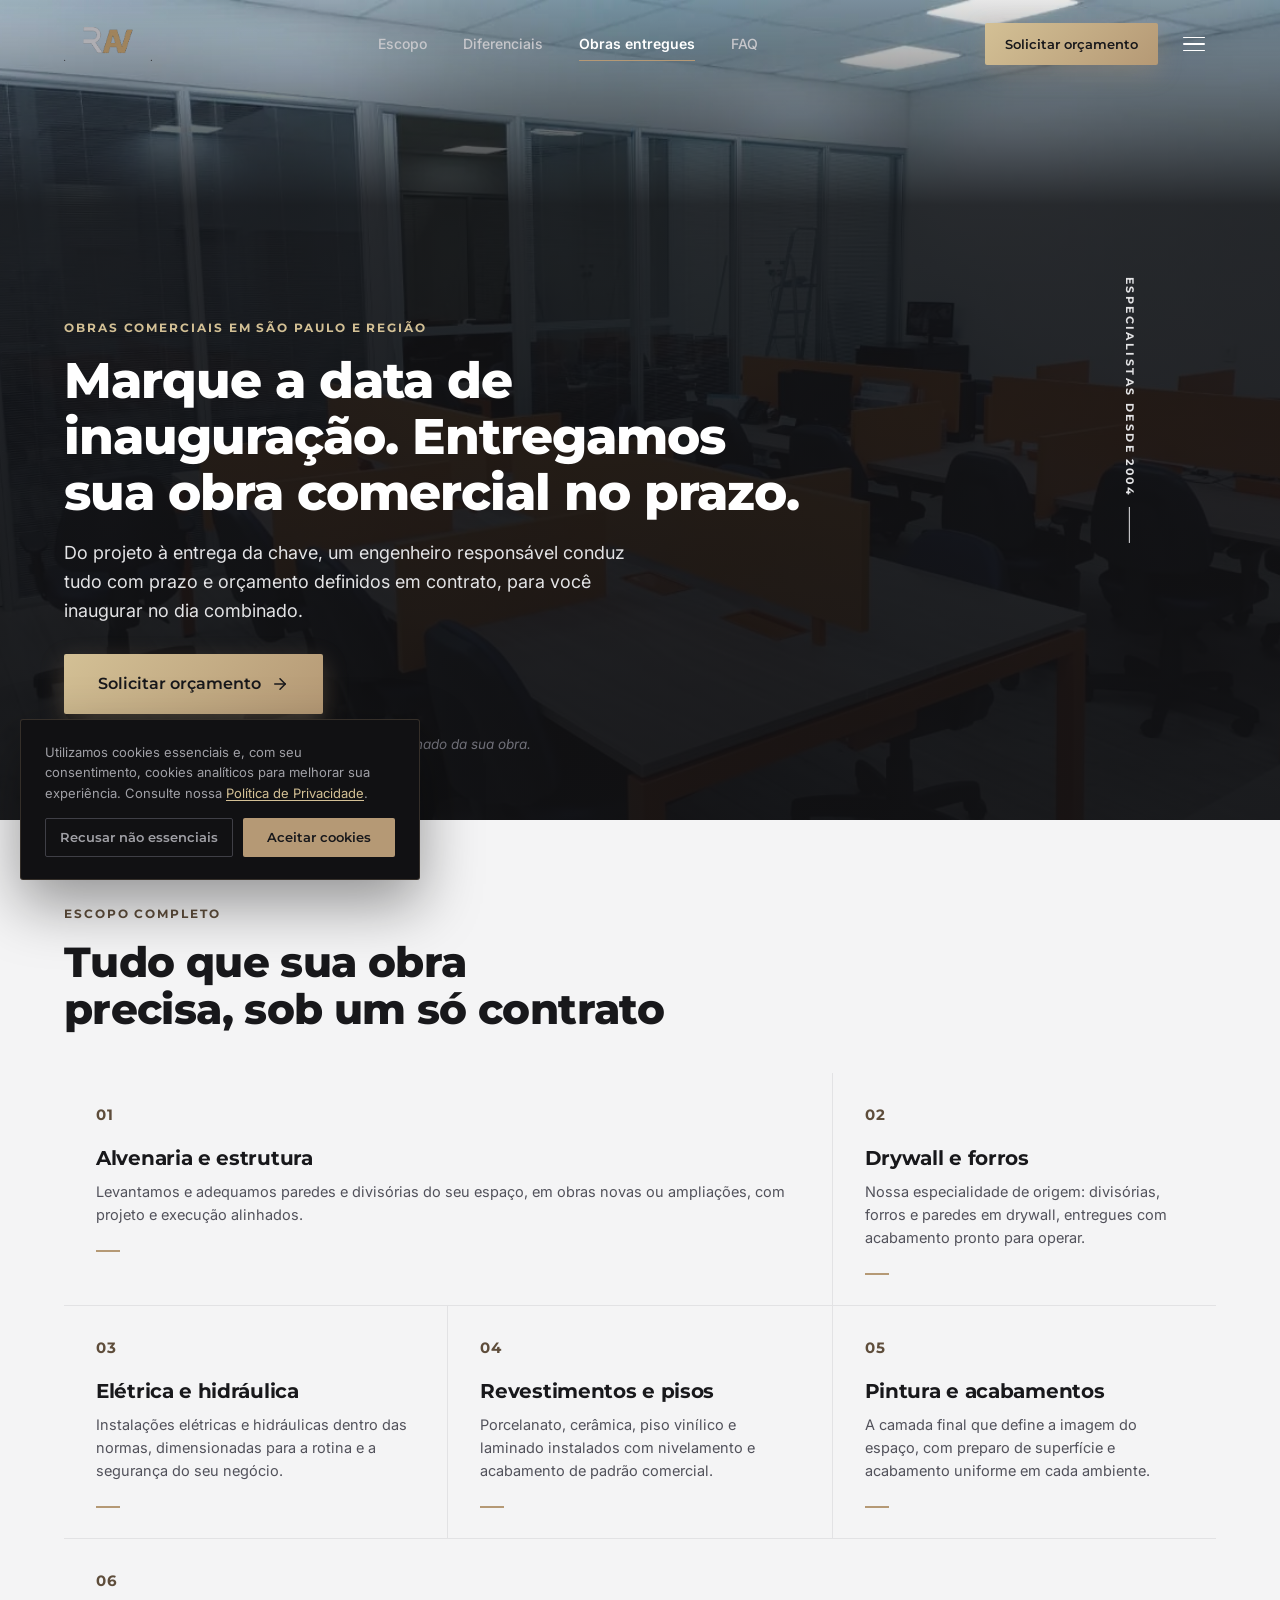
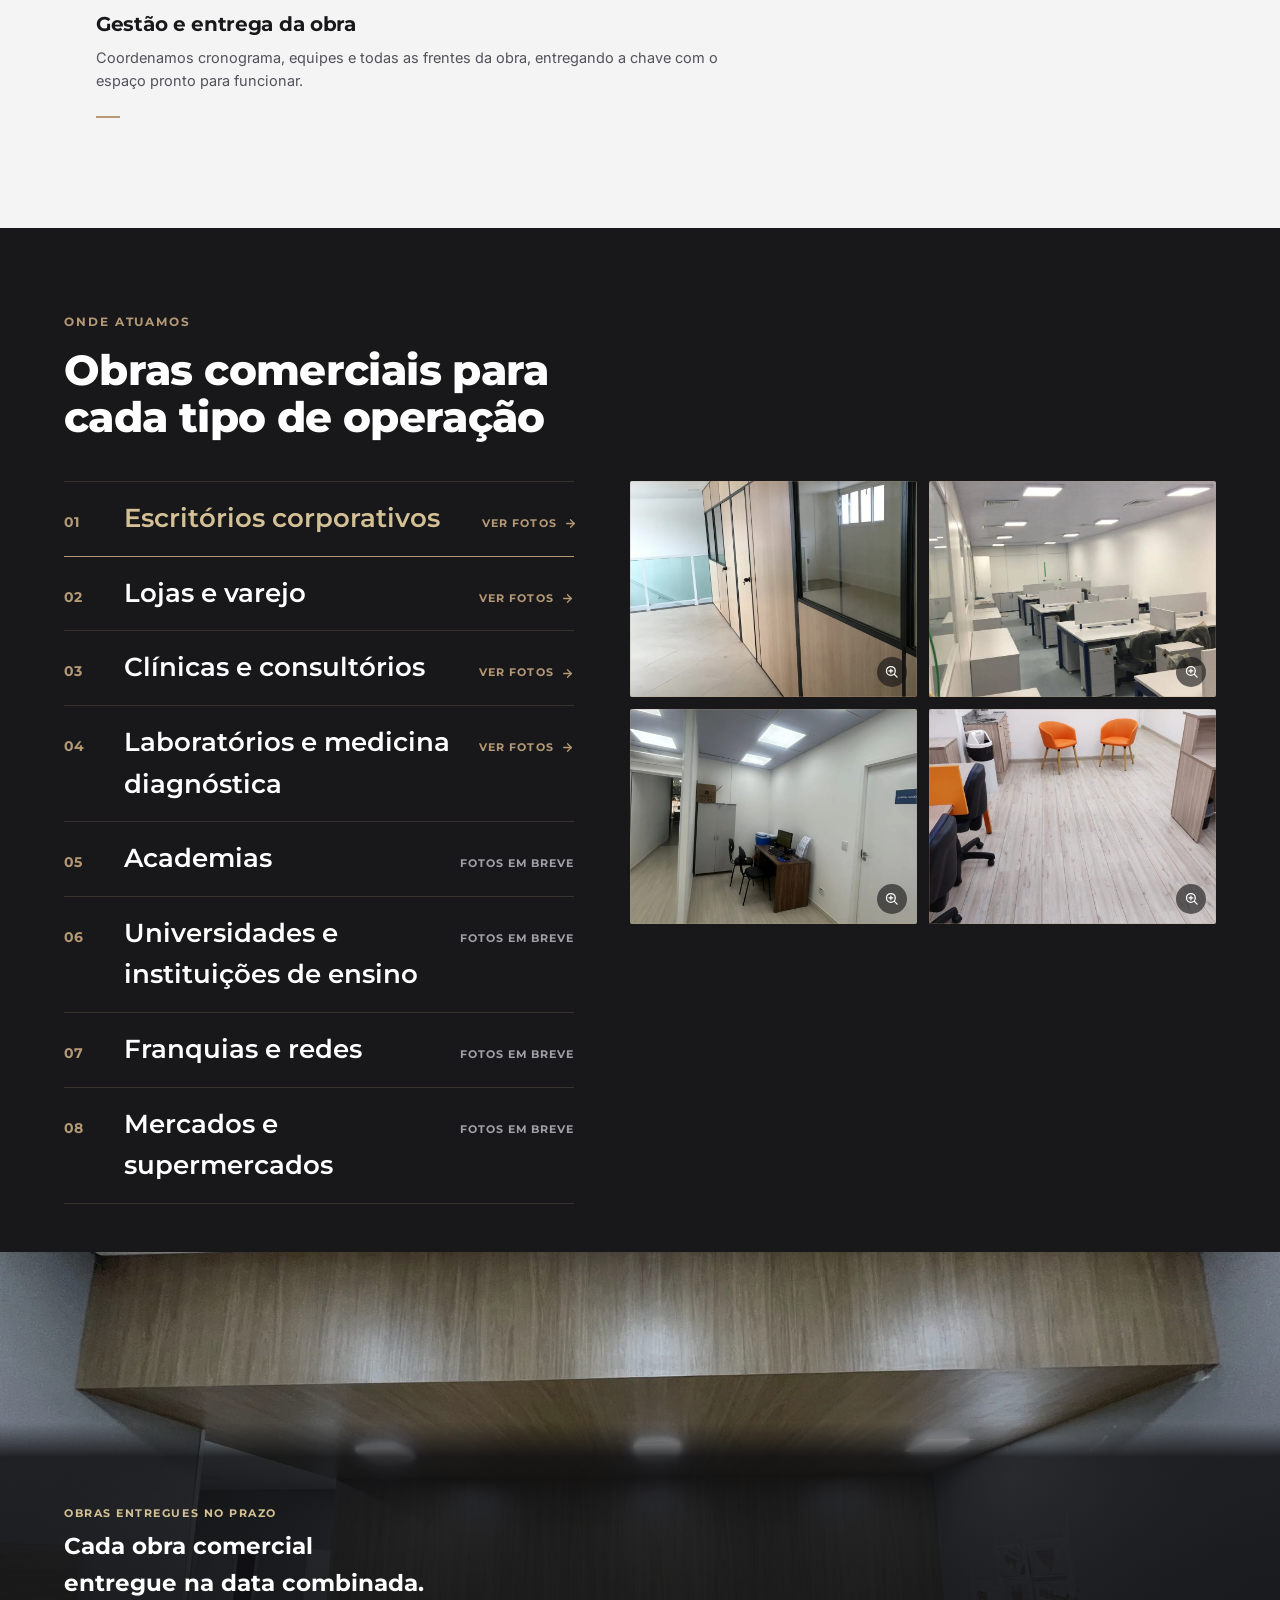
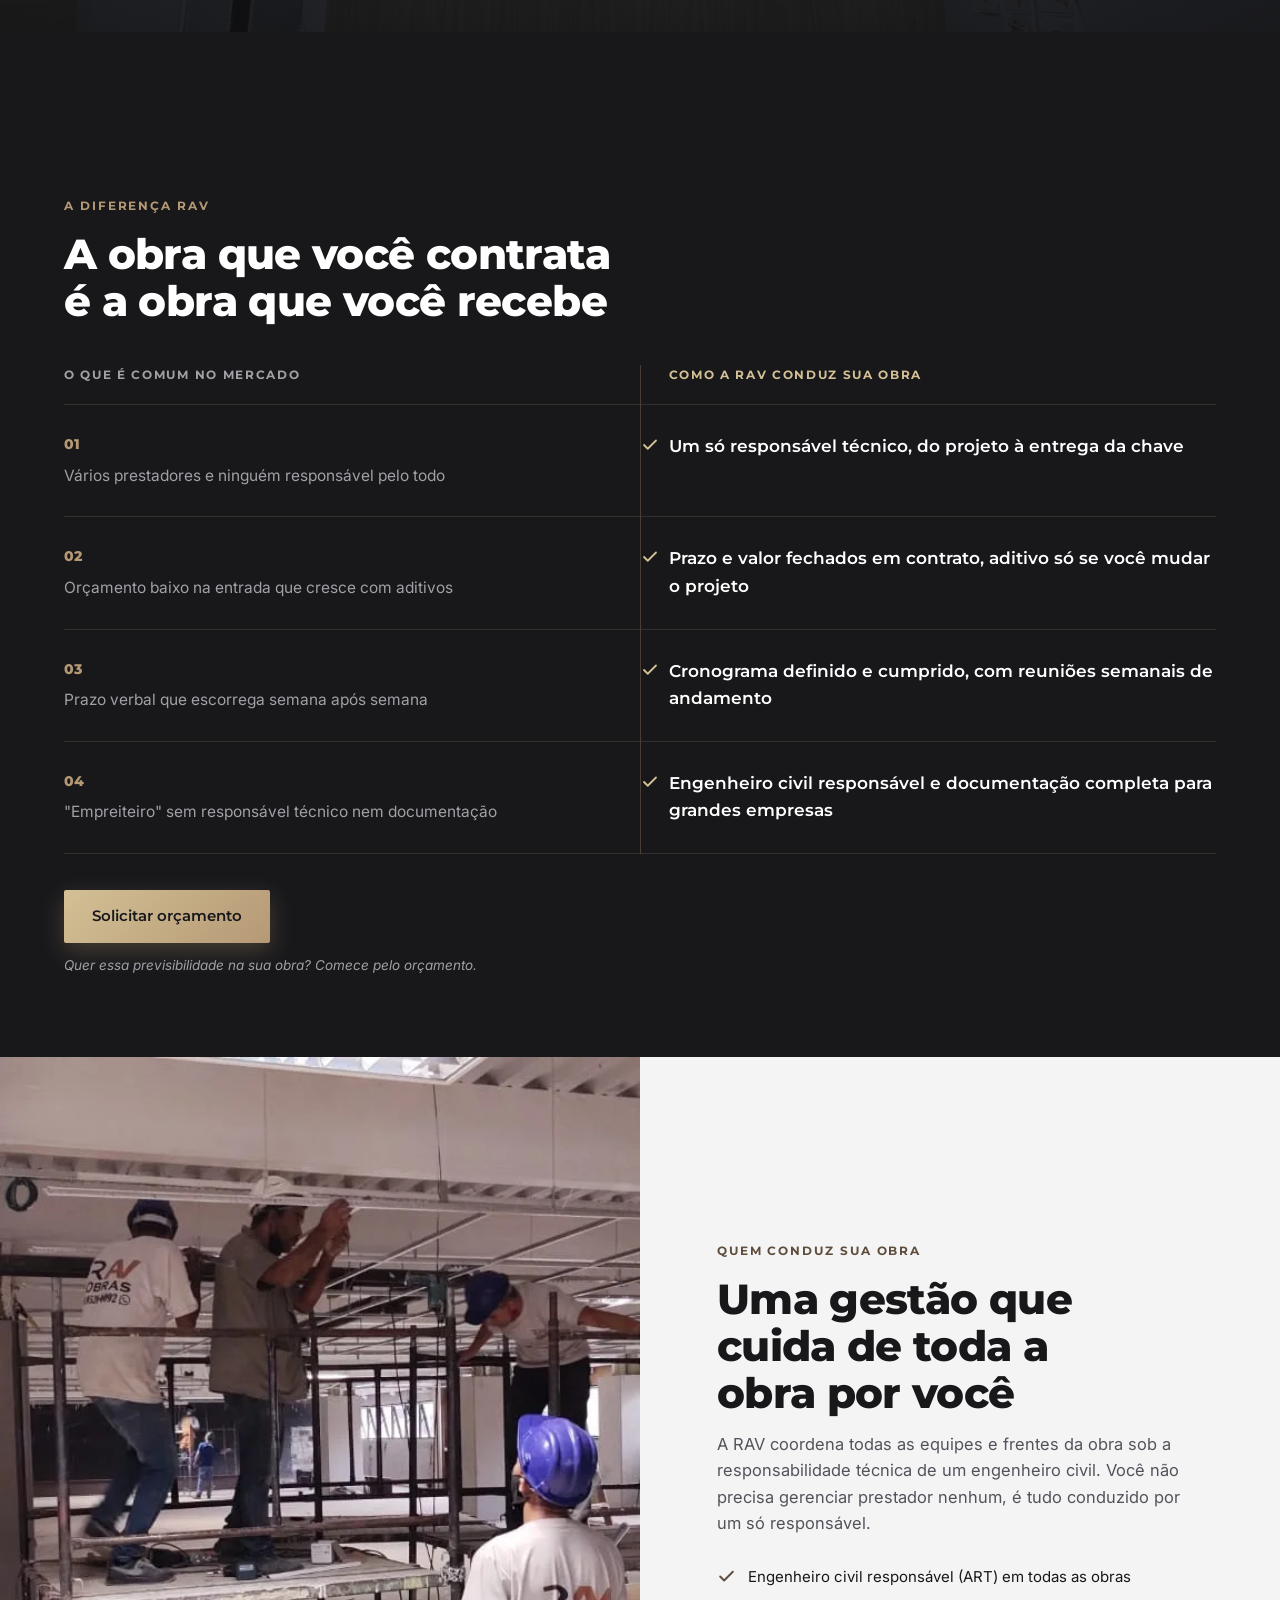
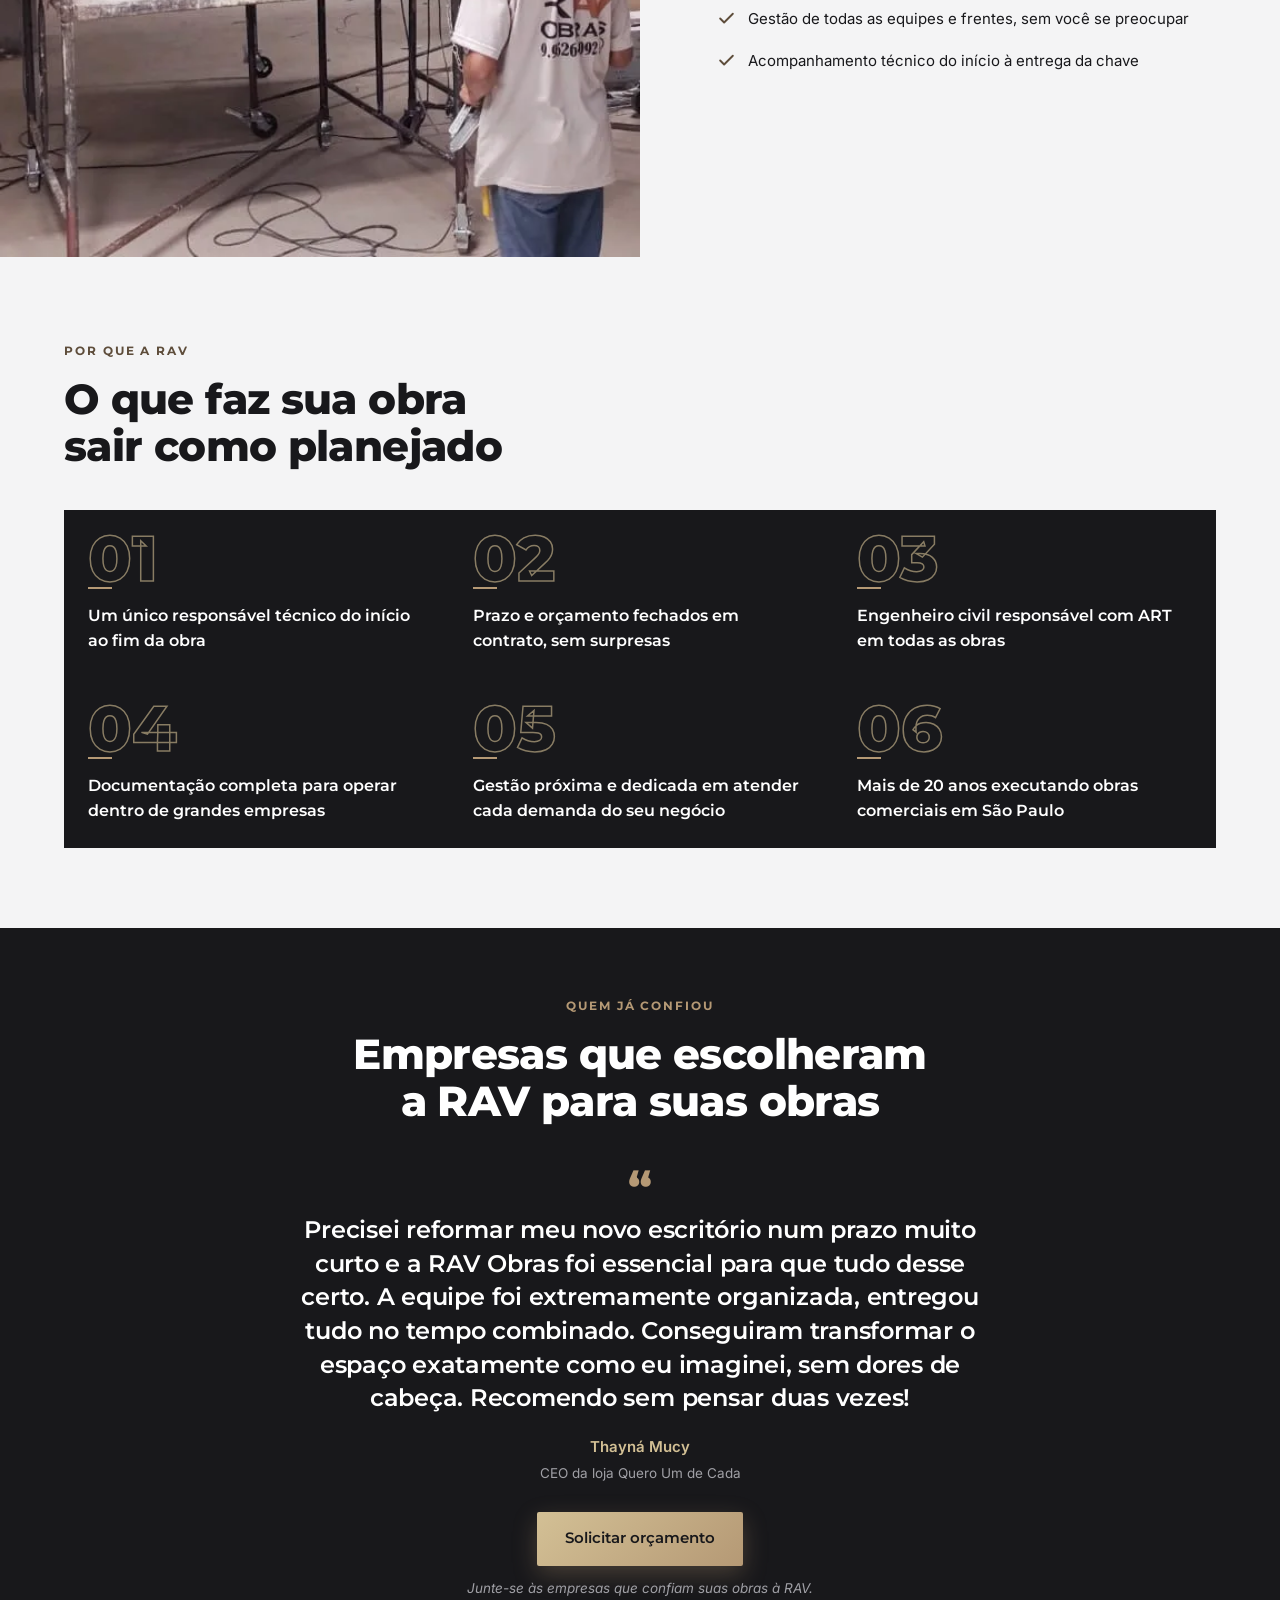
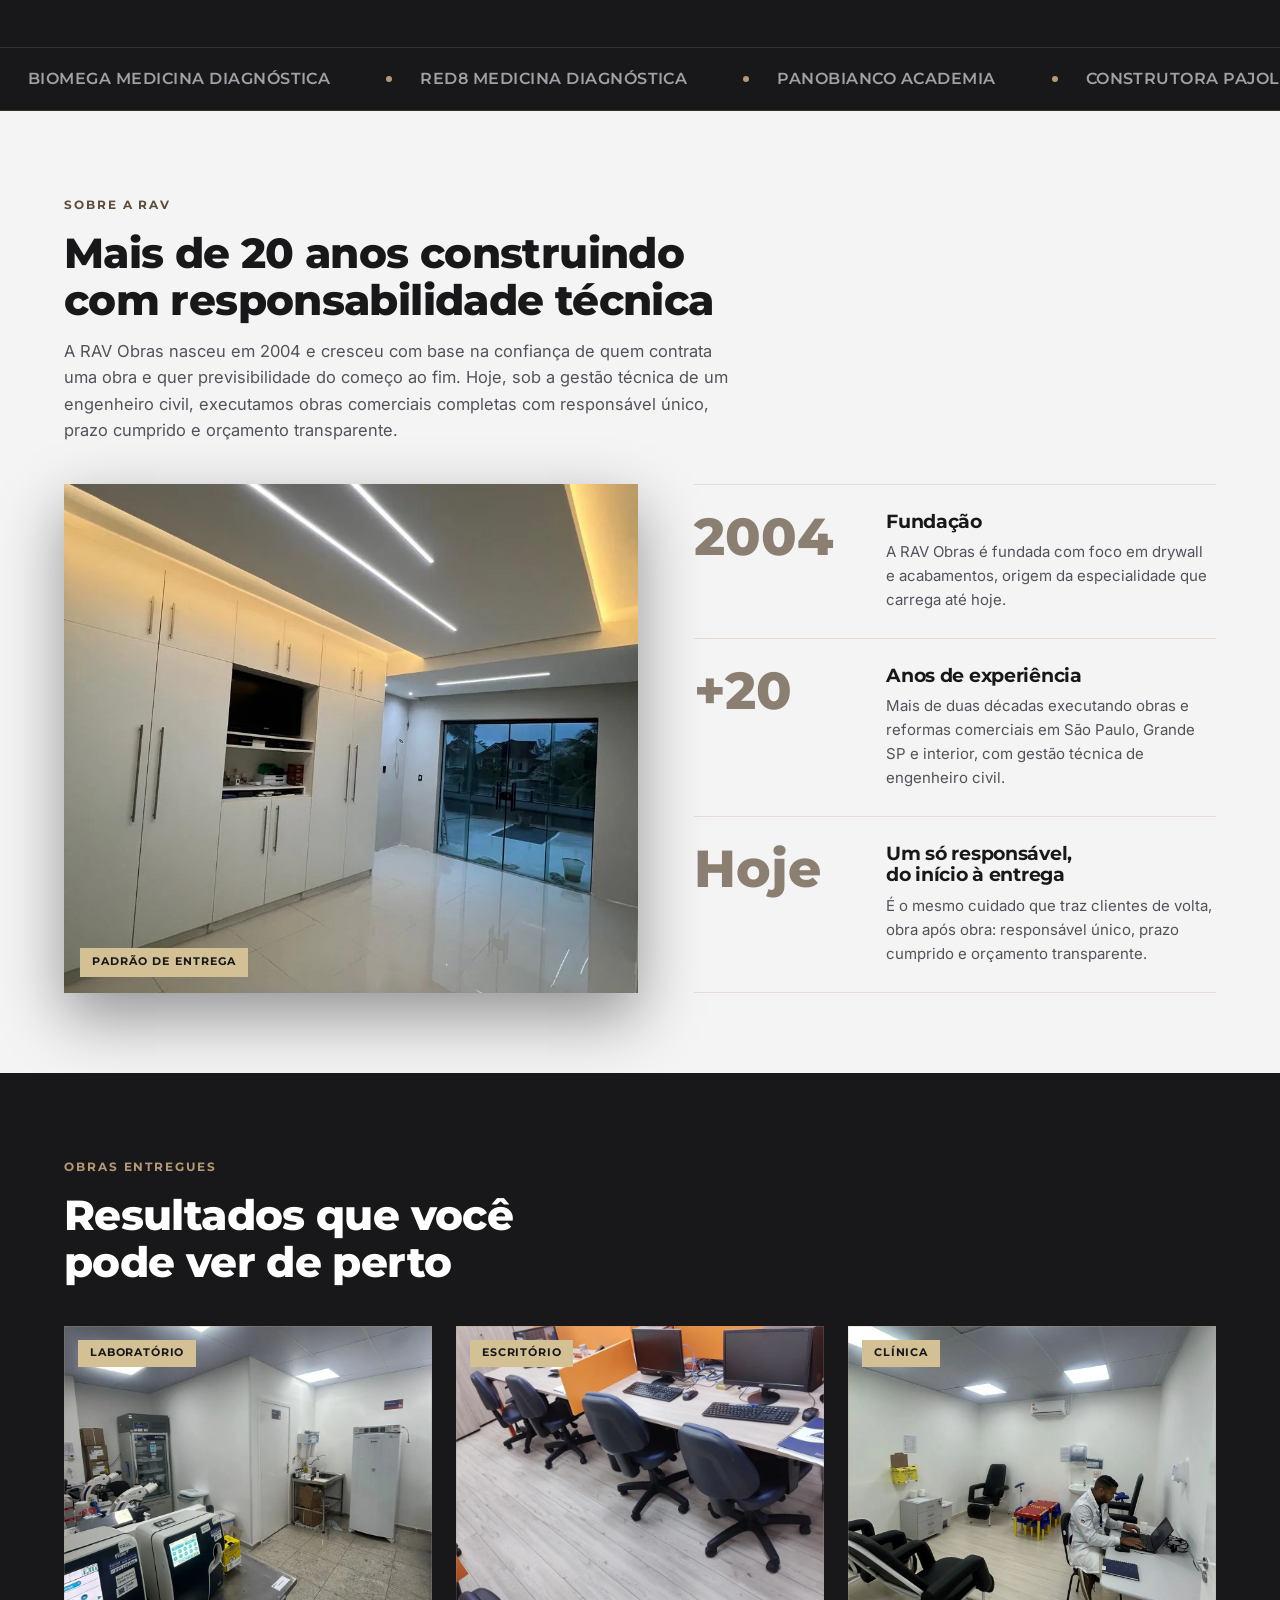
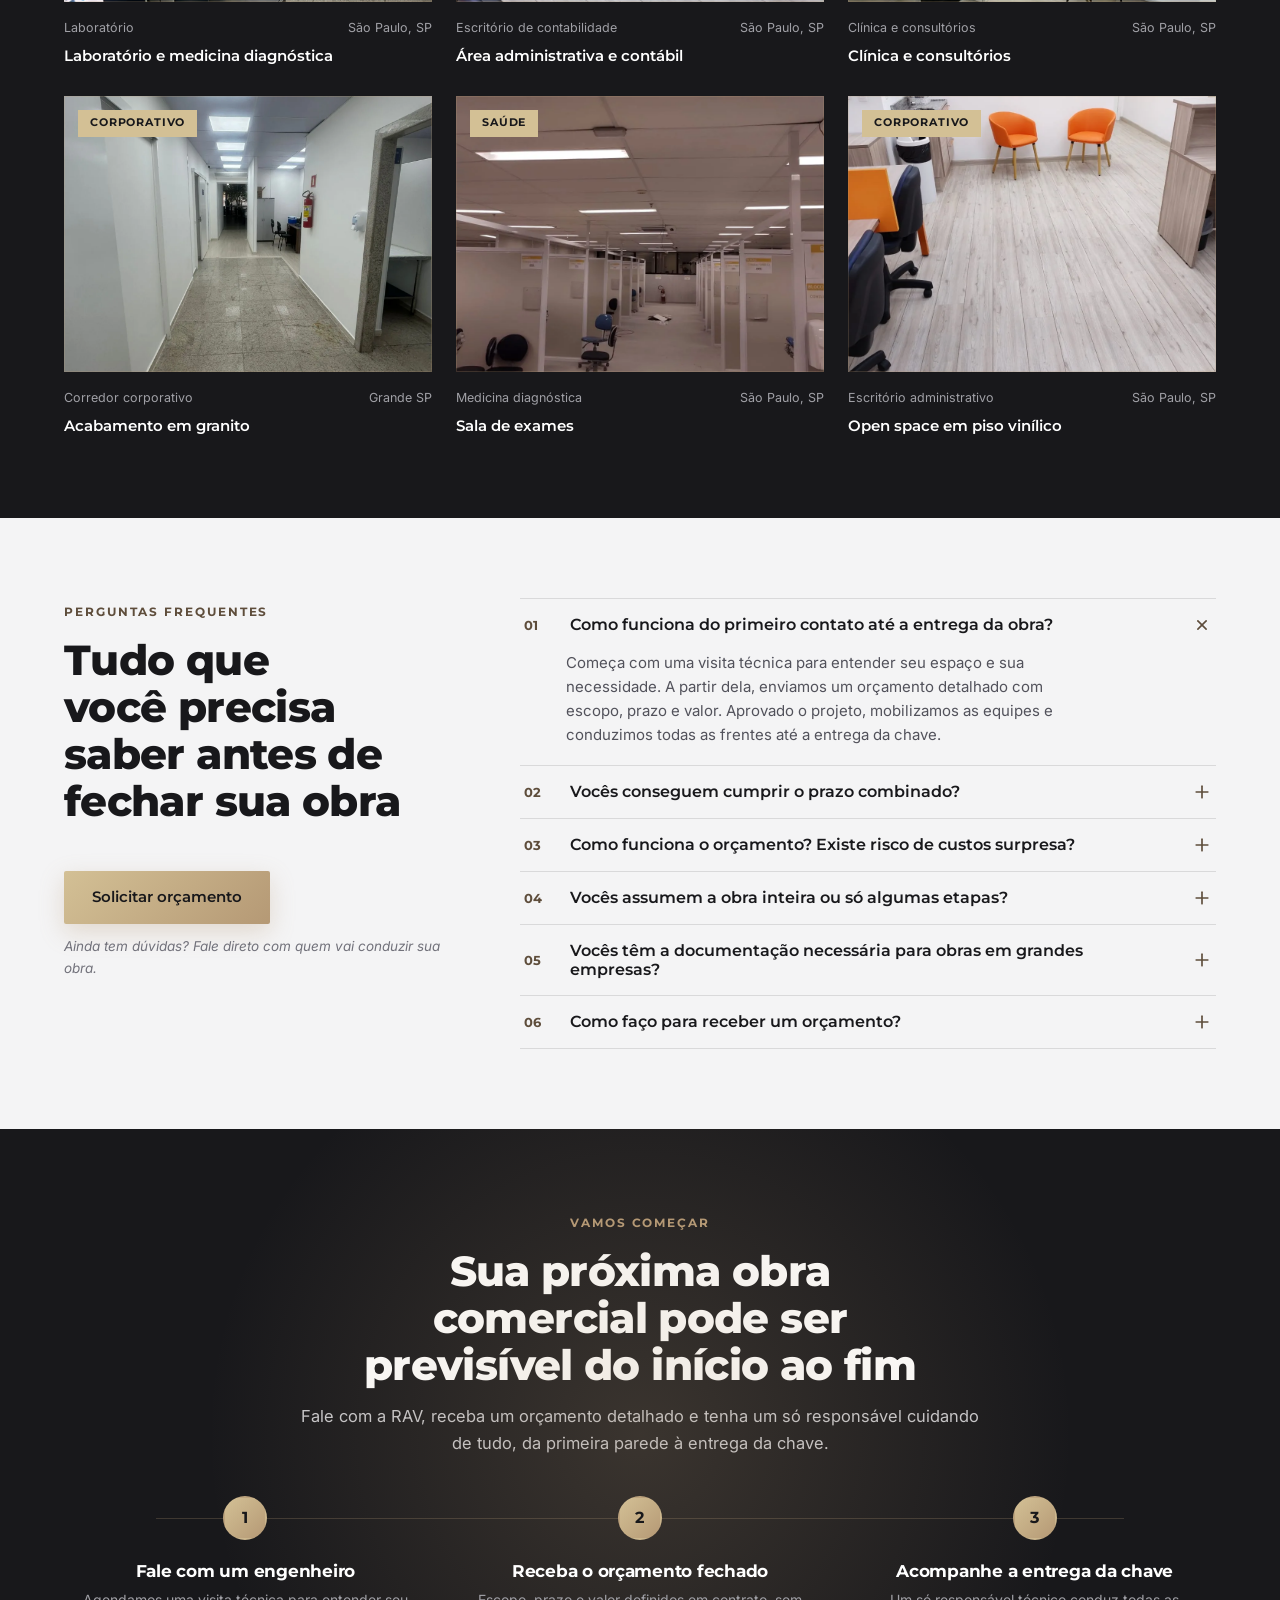
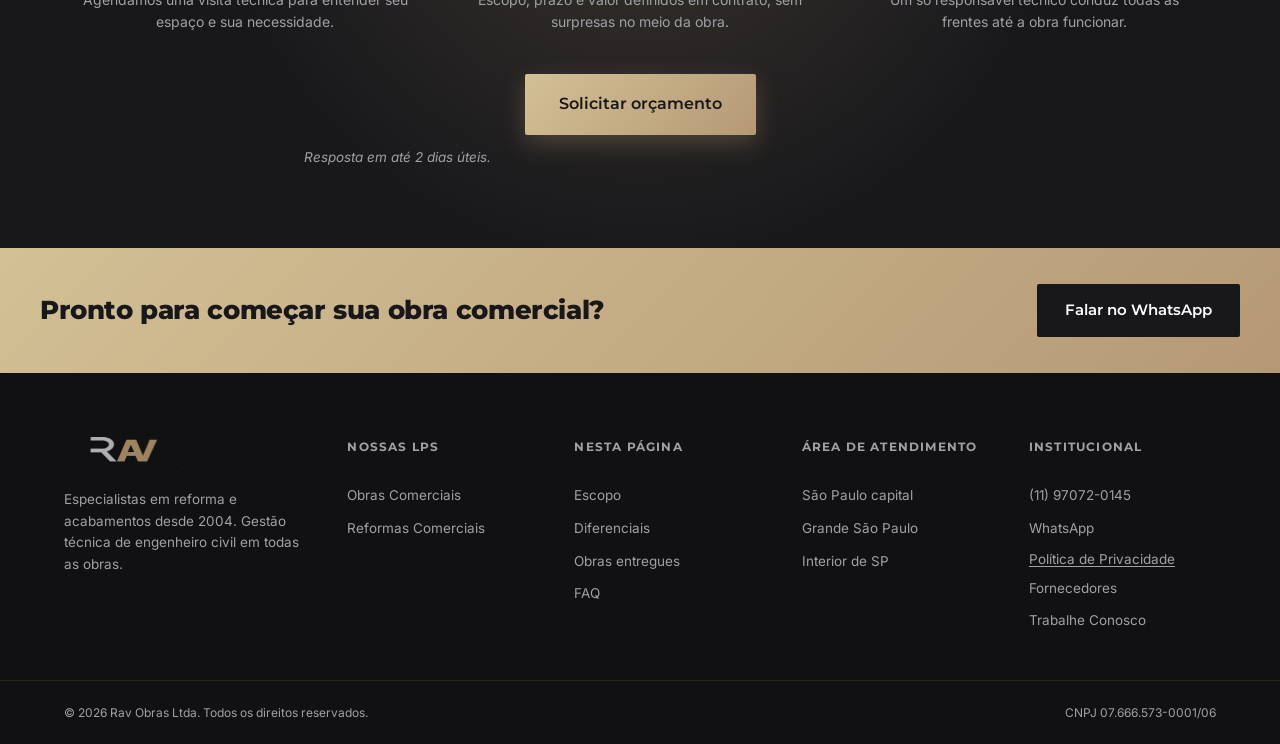
==== commit bca2a775: "ajuste(rav): "Sobre a RAV" (LP Obras) com uma foto só, mostrando o padrão de acabamento Pedido: em v" ====
--- a/deploy-obras/index.html
+++ b/deploy-obras/index.html
@@ -375,12 +375,9 @@
         <p class="rv-lede">A RAV Obras nasceu em 2004 e cresceu com base na confiança de quem contrata uma obra e quer previsibilidade do começo ao fim. Hoje, sob a gestão técnica de um engenheiro civil, executamos obras comerciais completas com responsável único, prazo cumprido e orçamento transparente.</p>
       </div>
       <div class="rv-about-grid">
-        <div class="rv-diptych" data-reveal>
+        <div class="rv-diptych rv-diptych--single" data-reveal>
           <div class="rv-diptych-a">
-            <img src="assets/img/sobre-obras-reuniao.webp" alt="Sala de reunião corporativa finalizada, com estante embutida, mesa longa e piso porcelanato polido, entregue pela RAV" loading="lazy" width="1200" height="750">
-          </div>
-          <div class="rv-diptych-b">
-            <img src="assets/img/sobre-obras-acabamento.webp" alt="Detalhe de acabamento entregue pela RAV: sanca de gesso com iluminação embutida, perfis de LED e marcenaria planejada" loading="lazy" width="890" height="556">
+            <img src="assets/img/sobre-obras-padrao.webp" alt="Ambiente comercial entregue pela RAV: sanca de gesso com iluminação embutida, perfis de LED, marcenaria planejada e piso porcelanato polido" loading="lazy" width="890" height="1180">
             <span class="rv-diptych-tag">Padrão de entrega</span>
           </div>
         </div>
--- a/deploy-obras/css/styles.css
+++ b/deploy-obras/css/styles.css
@@ -551,6 +551,8 @@
 .rv-diptych-a,.rv-diptych-b{position:absolute;left:0;right:0;overflow:hidden;background:var(--dark-800)}
 .rv-diptych-a{top:0;height:60%}
 .rv-diptych-b{top:calc(60% + 4px);bottom:0}
+/* Variante com UMA foto (LP Obras, out/2026, pedido do cliente): a foto ocupa o bloco todo. */
+.rv-diptych--single .rv-diptych-a{height:100%}
 .rv-diptych-a img,.rv-diptych-b img{display:block;width:100%;height:100%;object-fit:cover;object-position:center}
 .rv-diptych-tag{
   position:absolute;left:16px;bottom:16px;z-index:1;
@@ -566,6 +568,7 @@
   .rv-diptych-a,.rv-diptych-b{position:static;width:100%;height:auto;top:auto;bottom:auto}
   .rv-diptych-a{aspect-ratio:16/10}
   .rv-diptych-b{aspect-ratio:16/11;margin-top:4px}
+  .rv-diptych--single .rv-diptych-a{aspect-ratio:4/5;max-height:72vh}
 }
 
 /* ============ GRID DE CASOS / PORTFÓLIO — legenda editorial abaixo ====== */
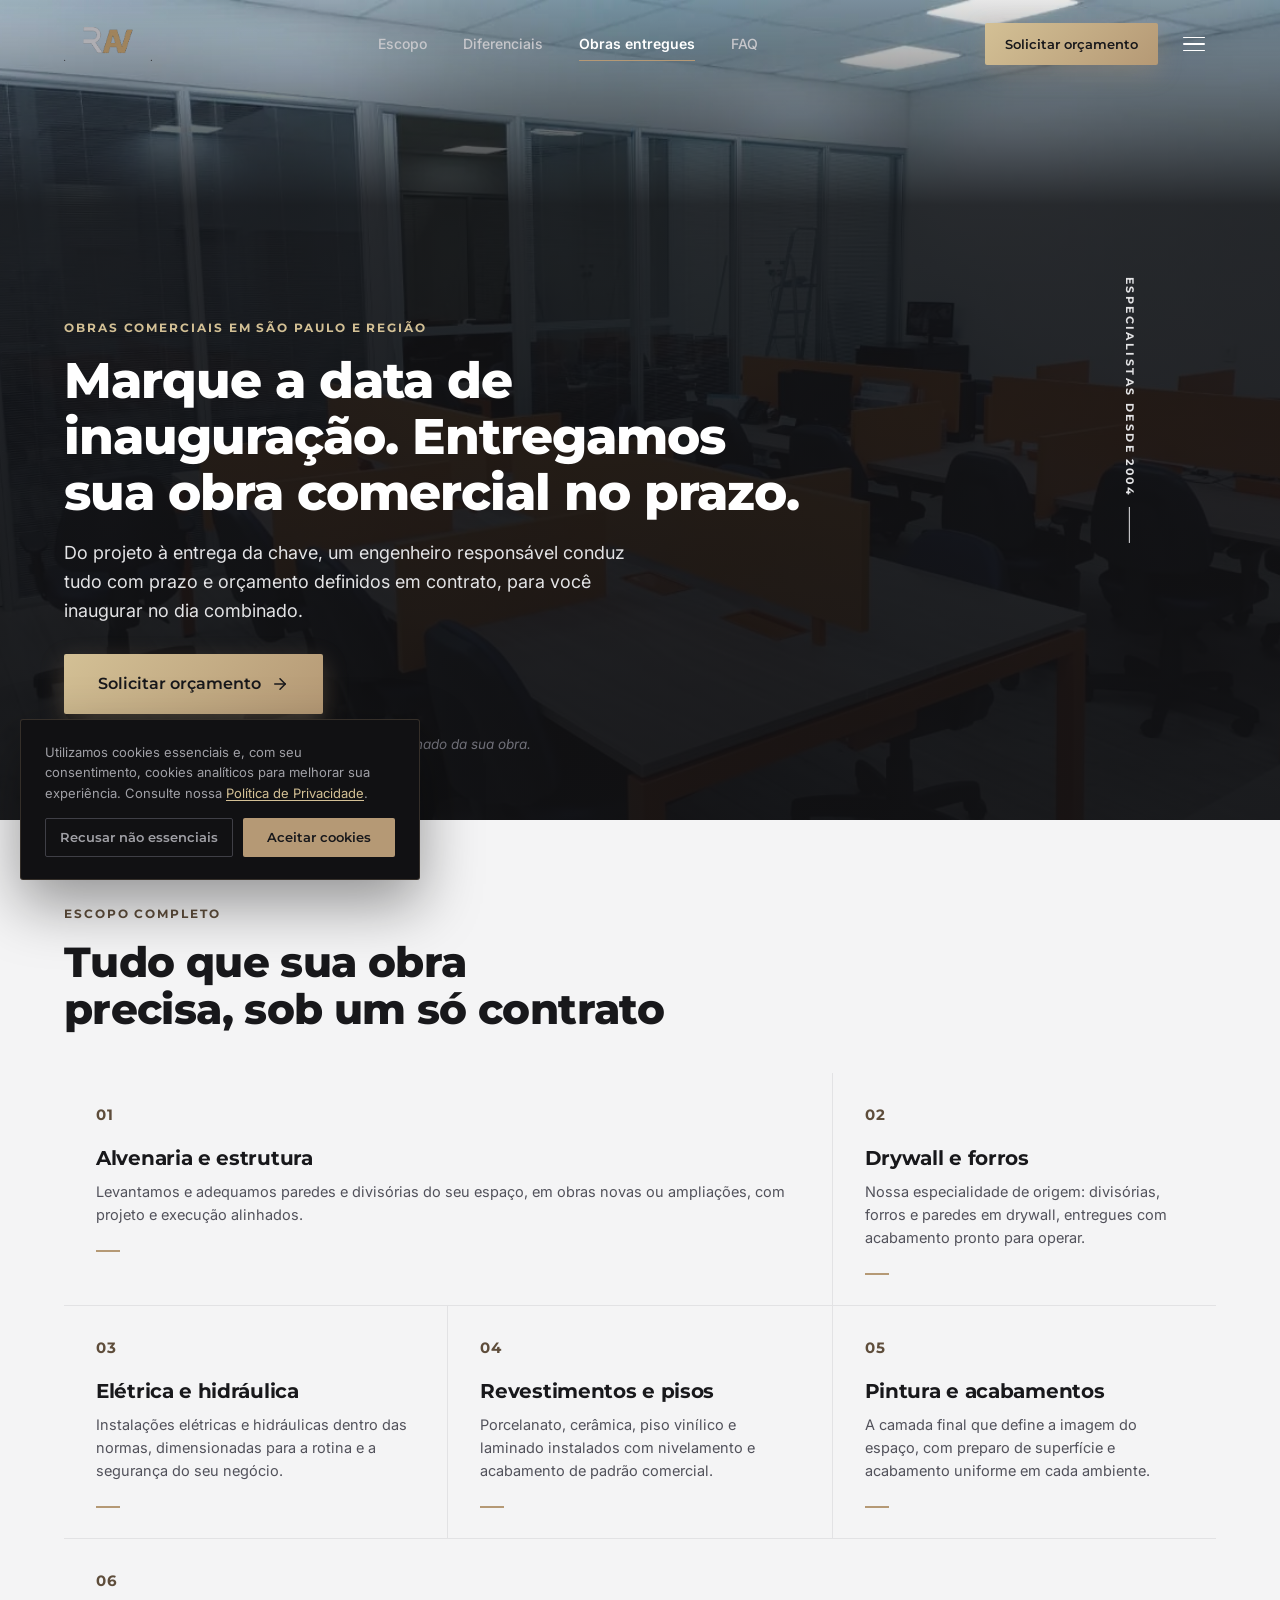
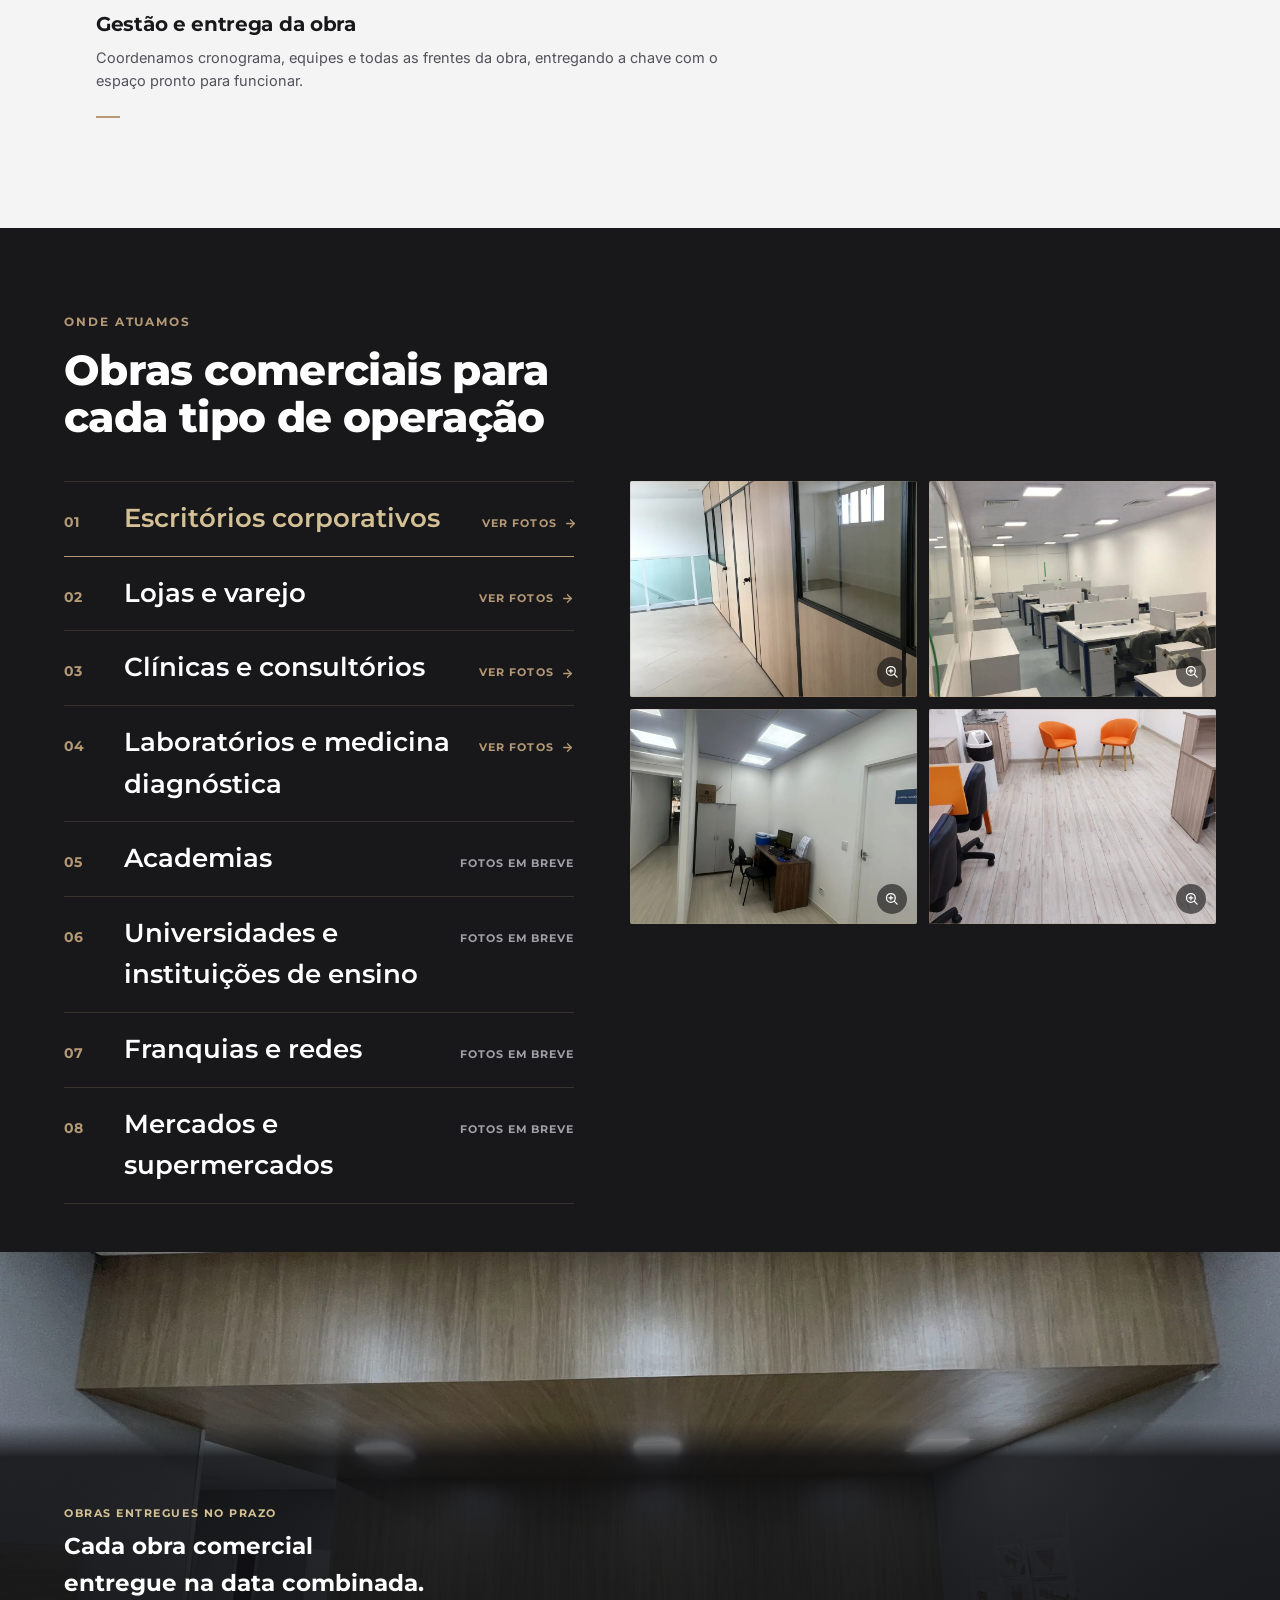
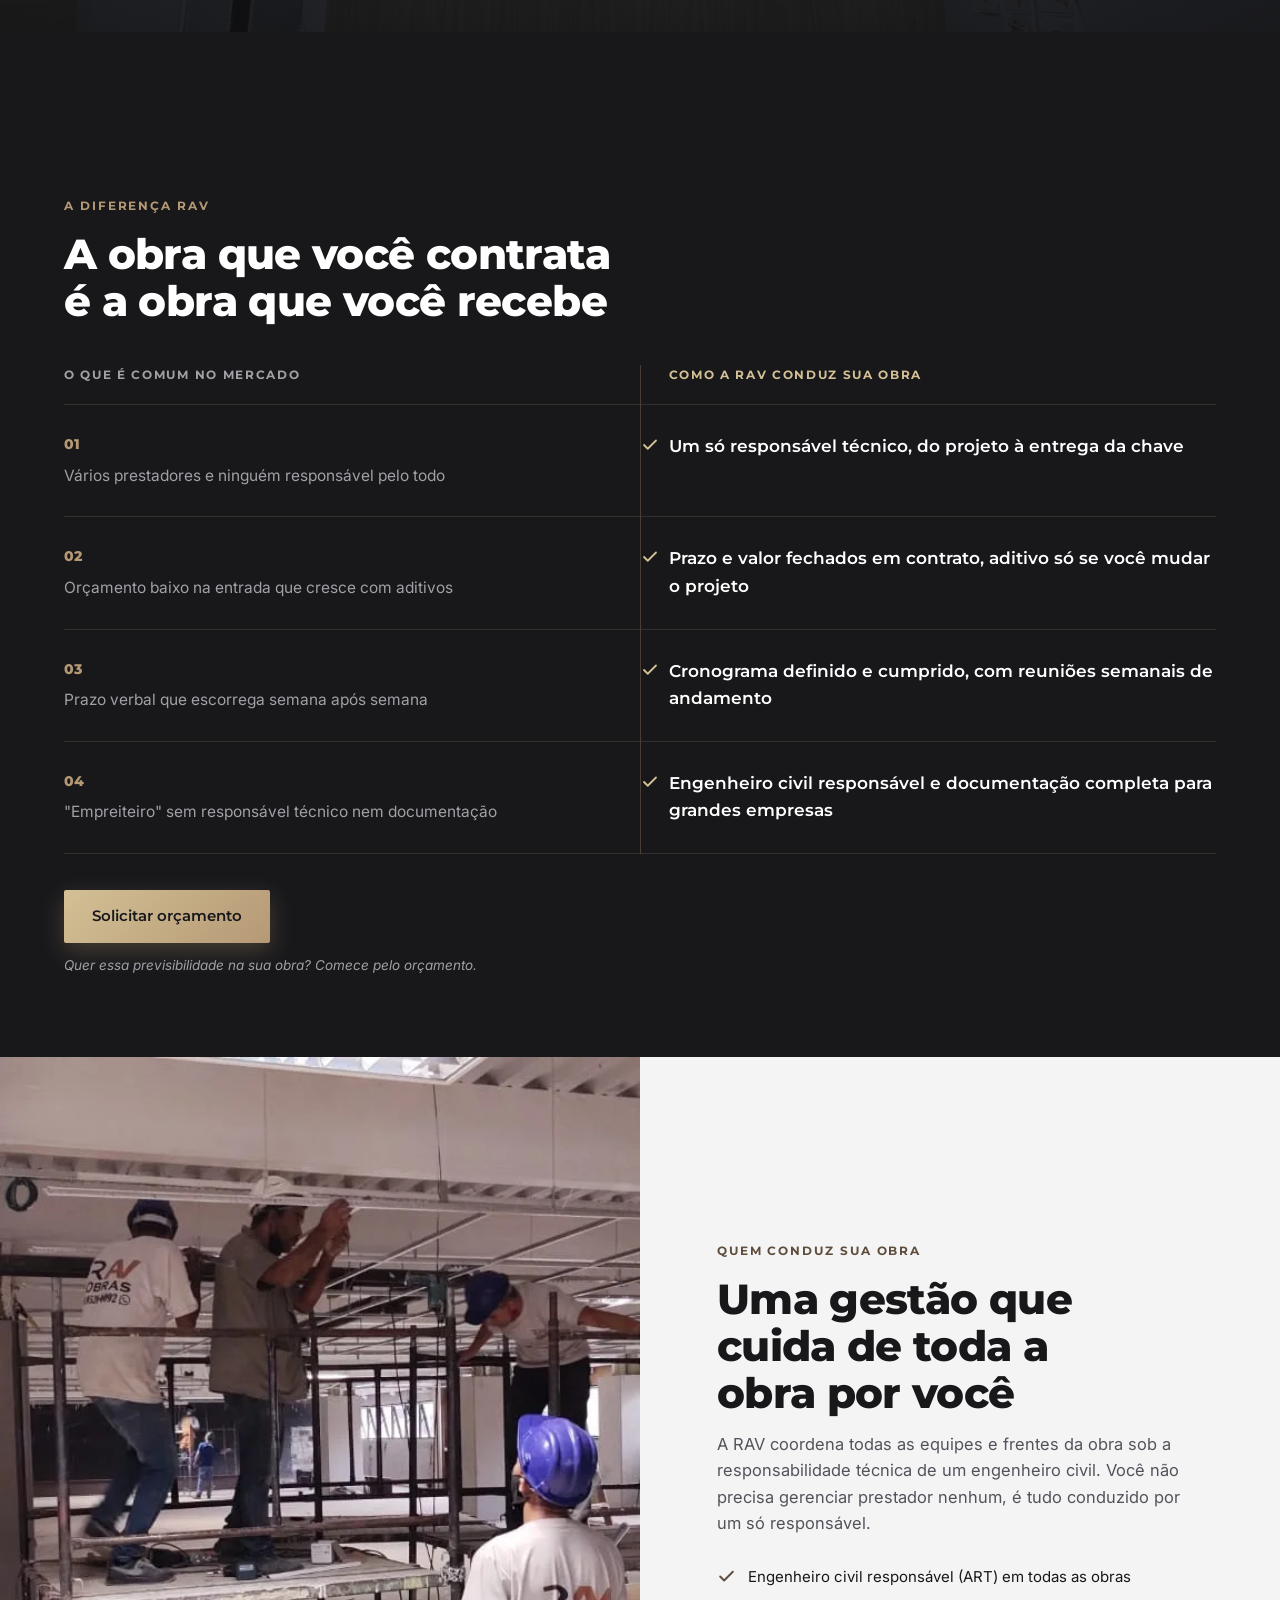
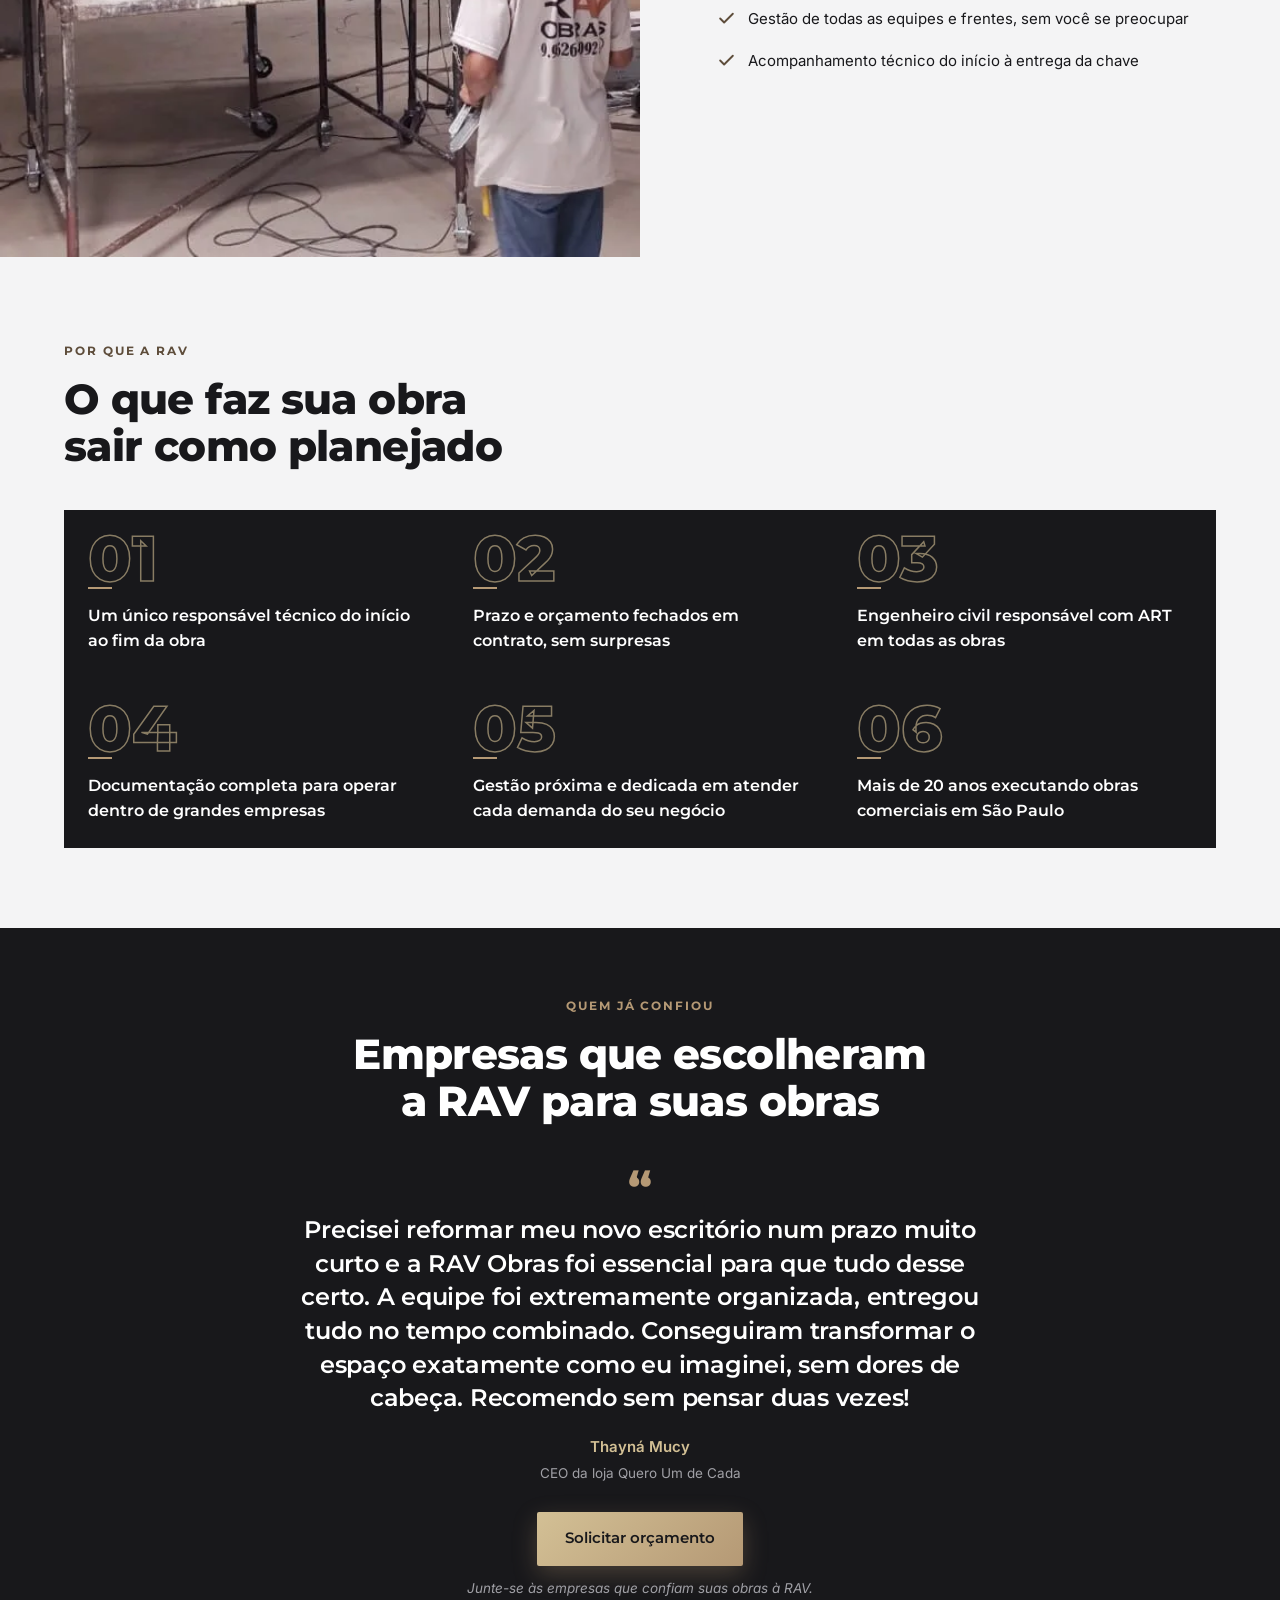
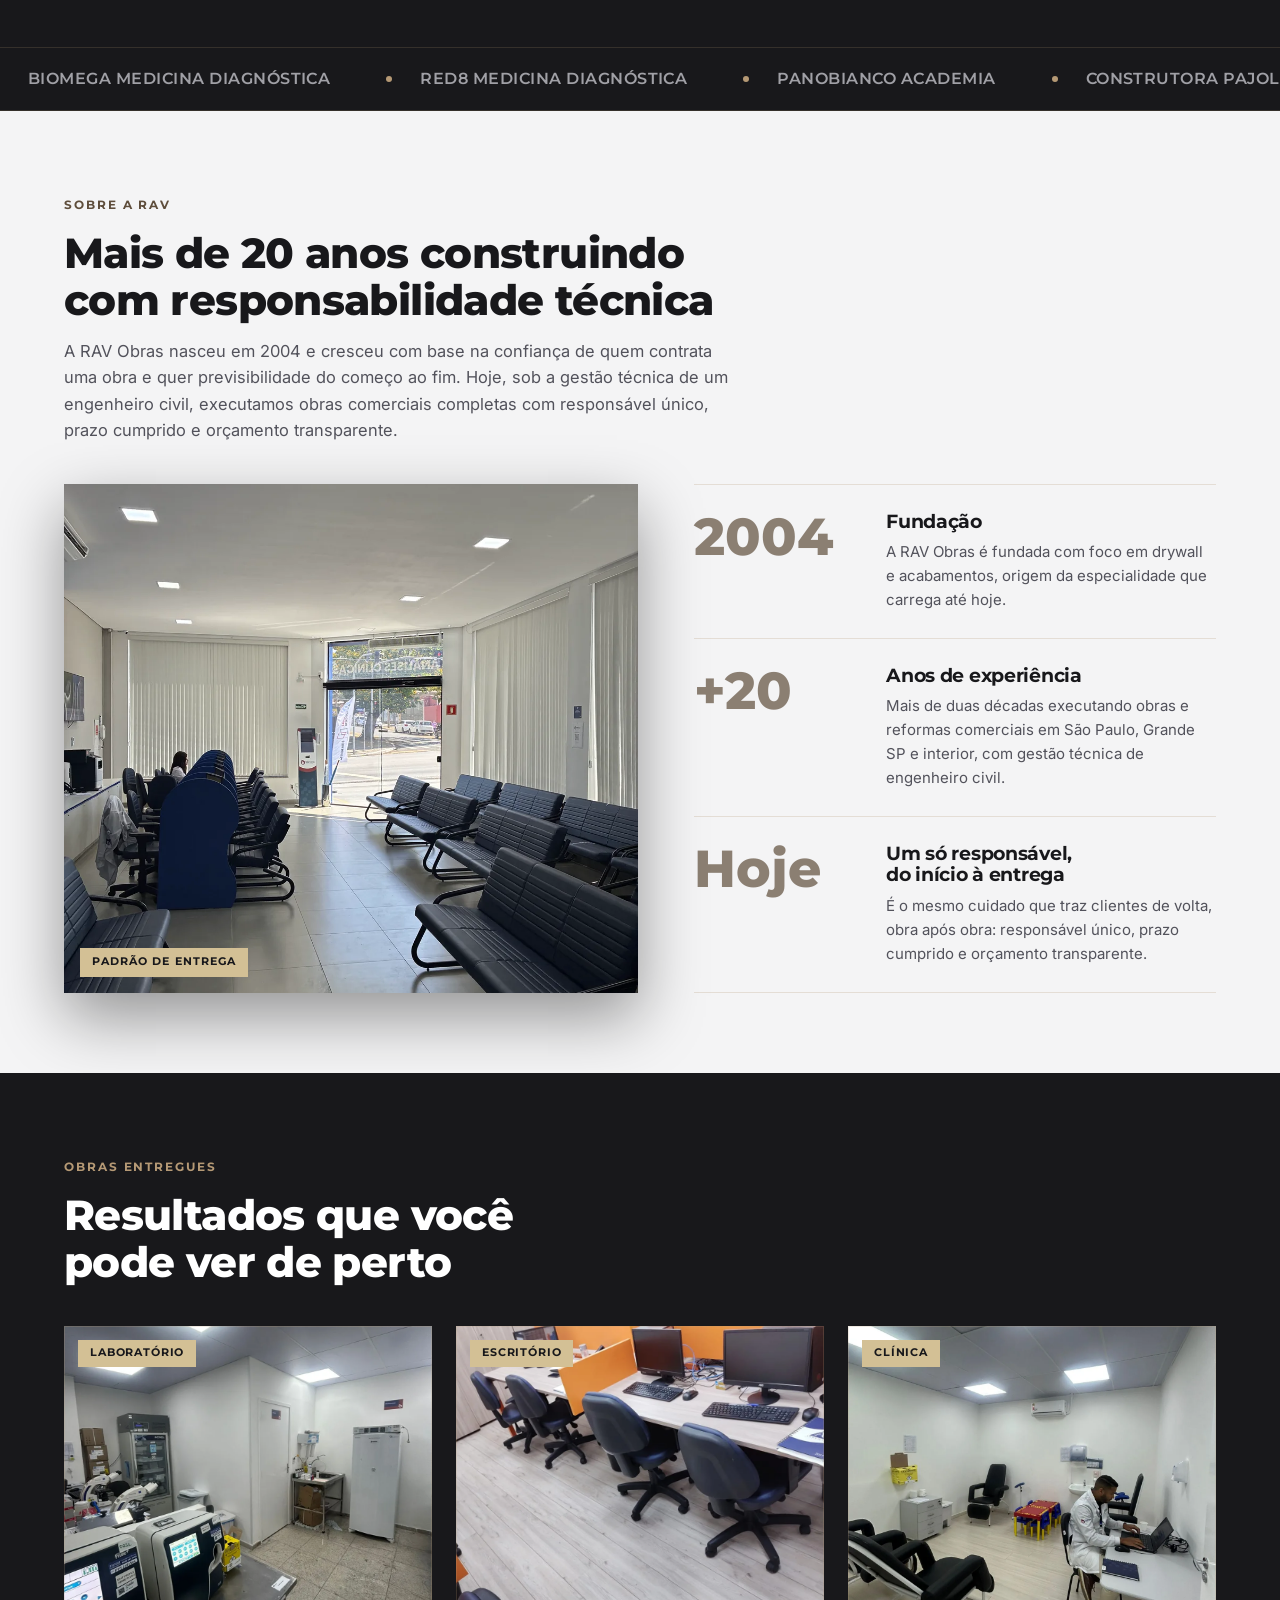
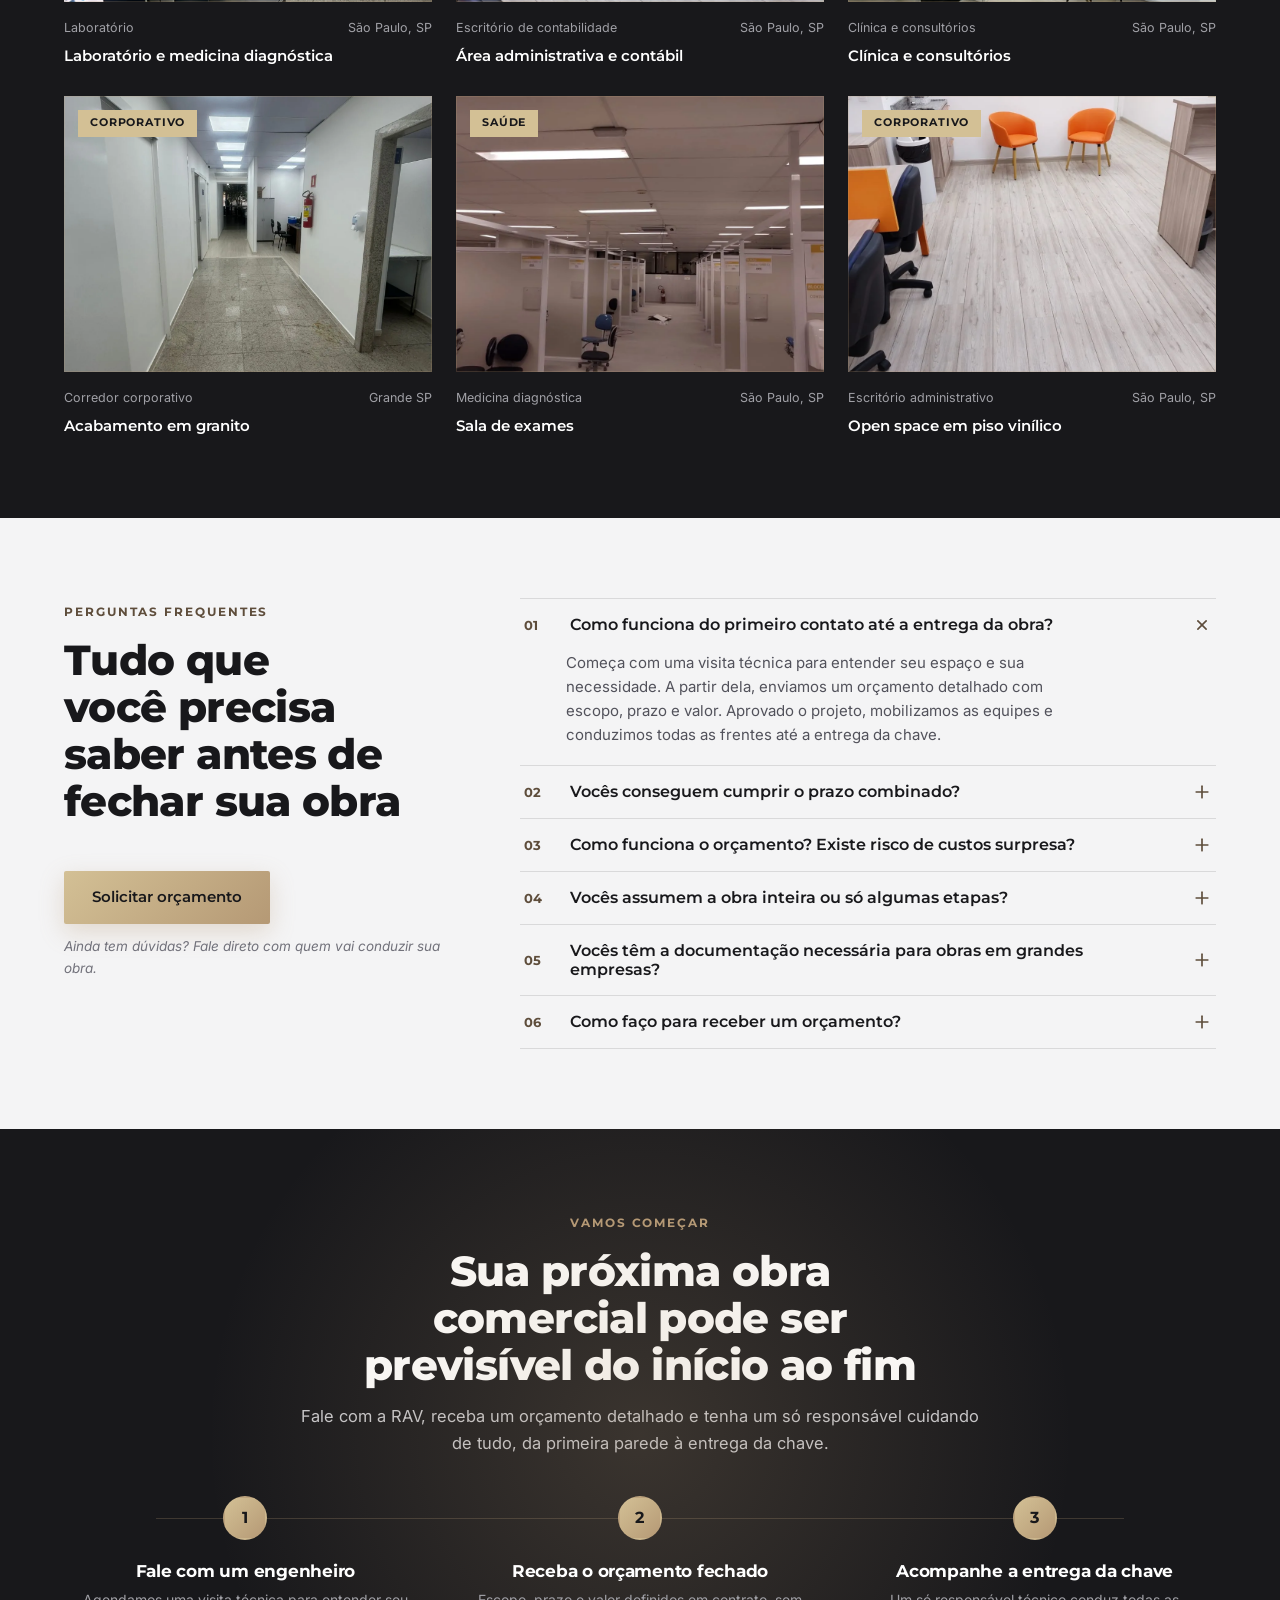
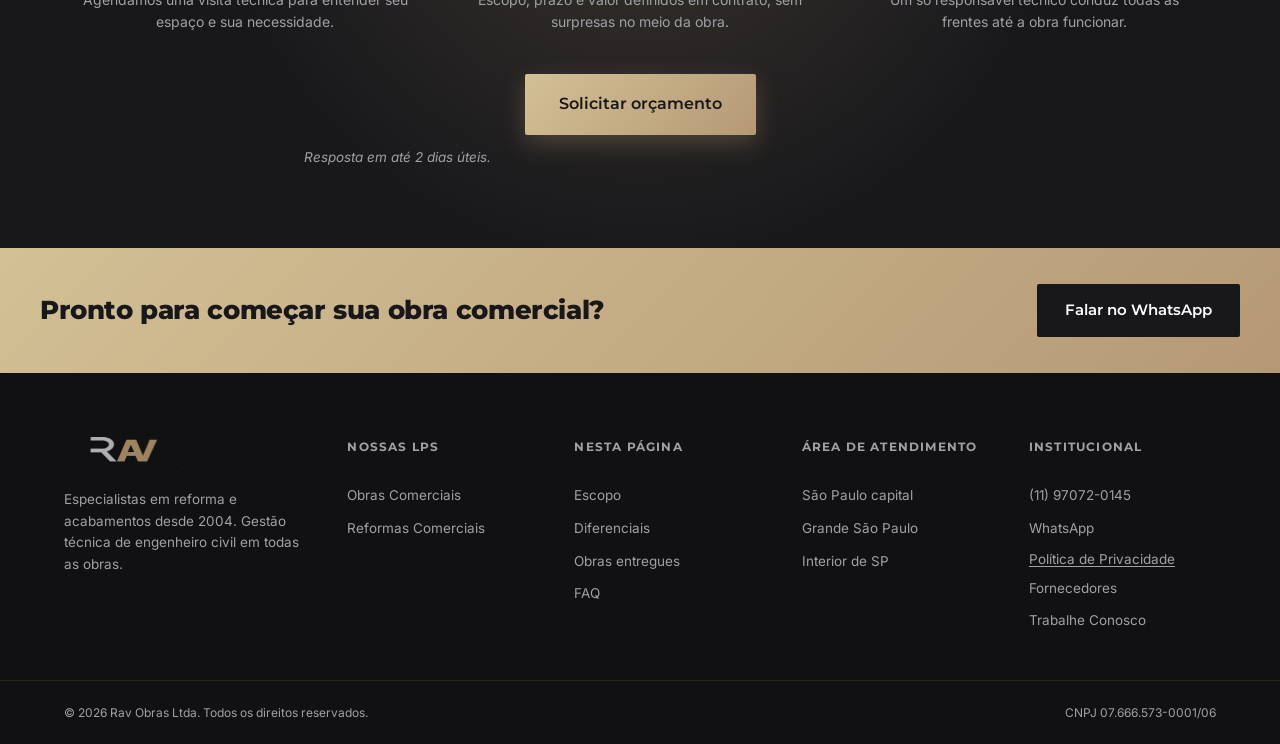
==== commit 07ee6a2c: "ajuste(rav): foto única de "Sobre a RAV" trocada por uma nivelada (sem inclinação) Pedido: escolher " ====
--- a/deploy-obras/index.html
+++ b/deploy-obras/index.html
@@ -377,7 +377,7 @@
       <div class="rv-about-grid">
         <div class="rv-diptych rv-diptych--single" data-reveal>
           <div class="rv-diptych-a">
-            <img src="assets/img/sobre-obras-padrao.webp" alt="Ambiente comercial entregue pela RAV: sanca de gesso com iluminação embutida, perfis de LED, marcenaria planejada e piso porcelanato polido" loading="lazy" width="890" height="1180">
+            <img src="assets/img/sobre-obras-recepcao.webp" alt="Recepção de clínica entregue pela RAV: forro com iluminação embutida, piso porcelanato, persianas, balcão de atendimento e fachada de vidro" loading="lazy" width="1080" height="1350">
             <span class="rv-diptych-tag">Padrão de entrega</span>
           </div>
         </div>
